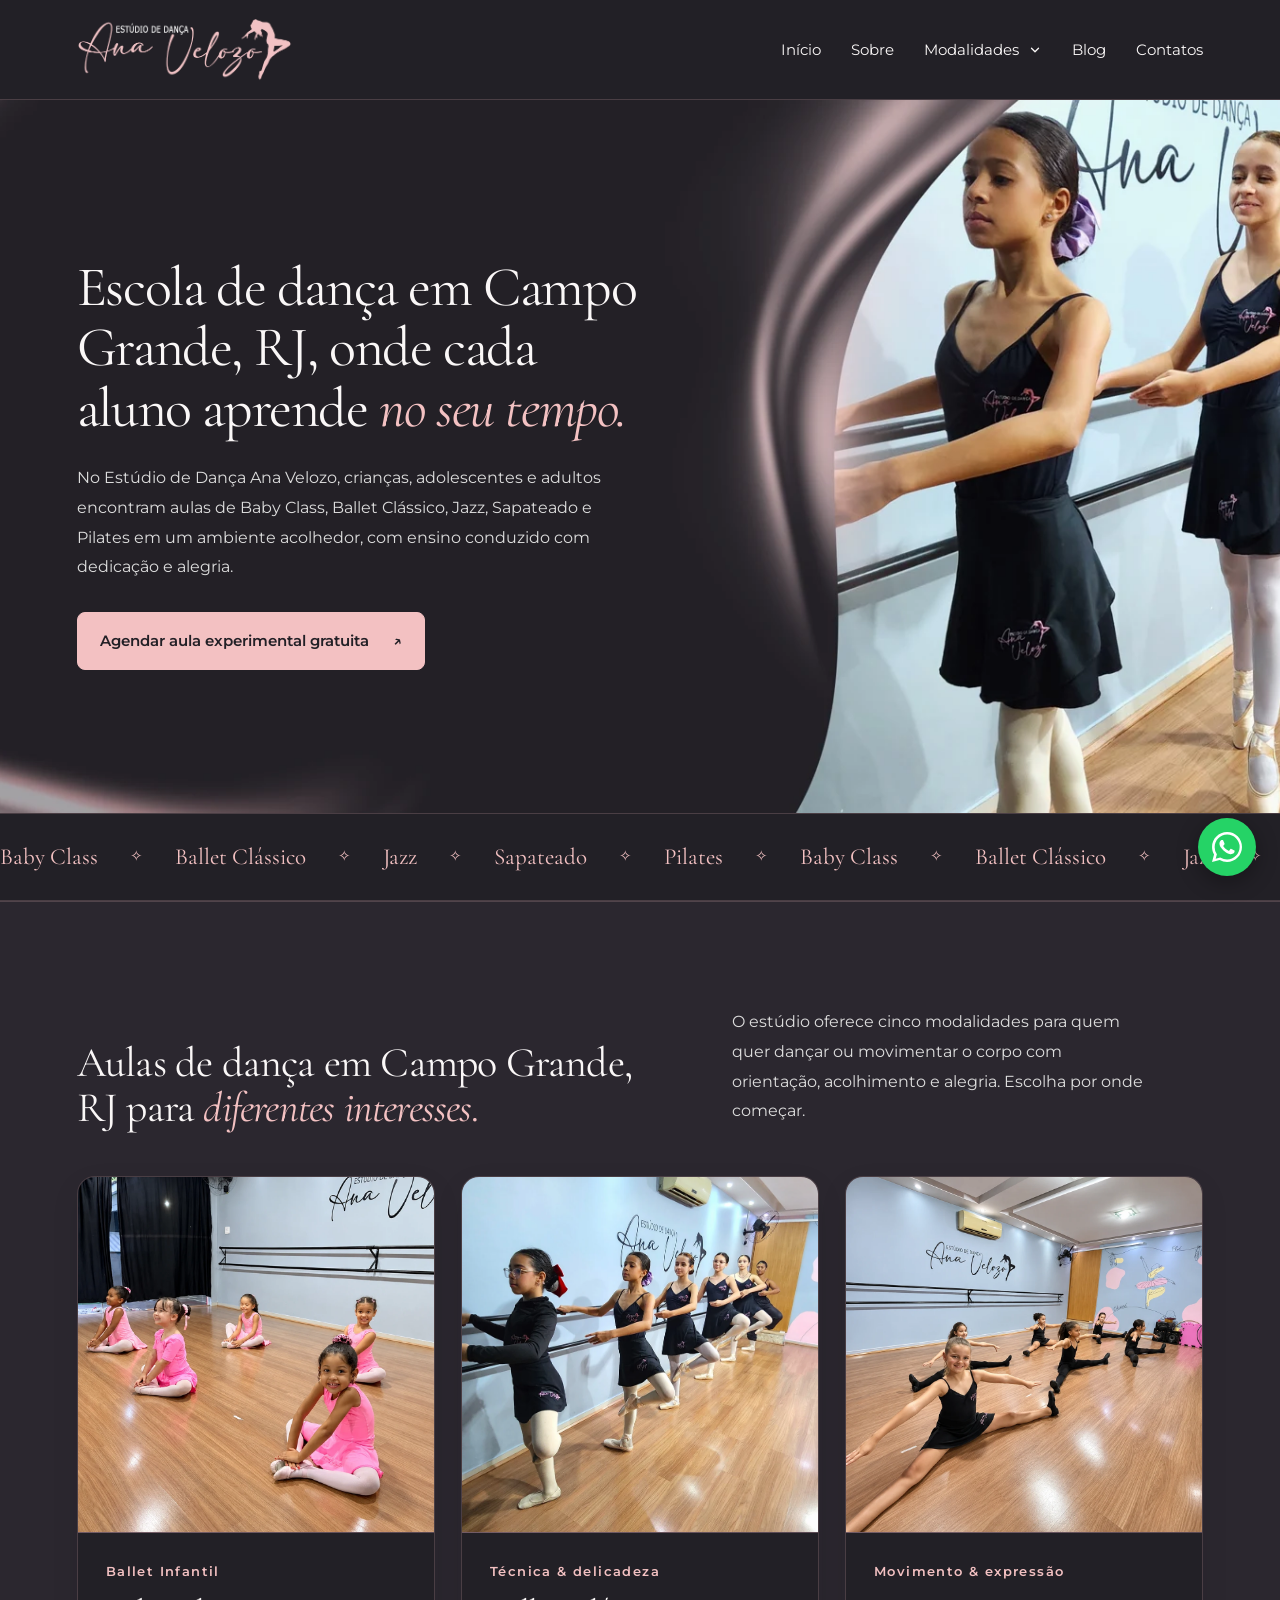
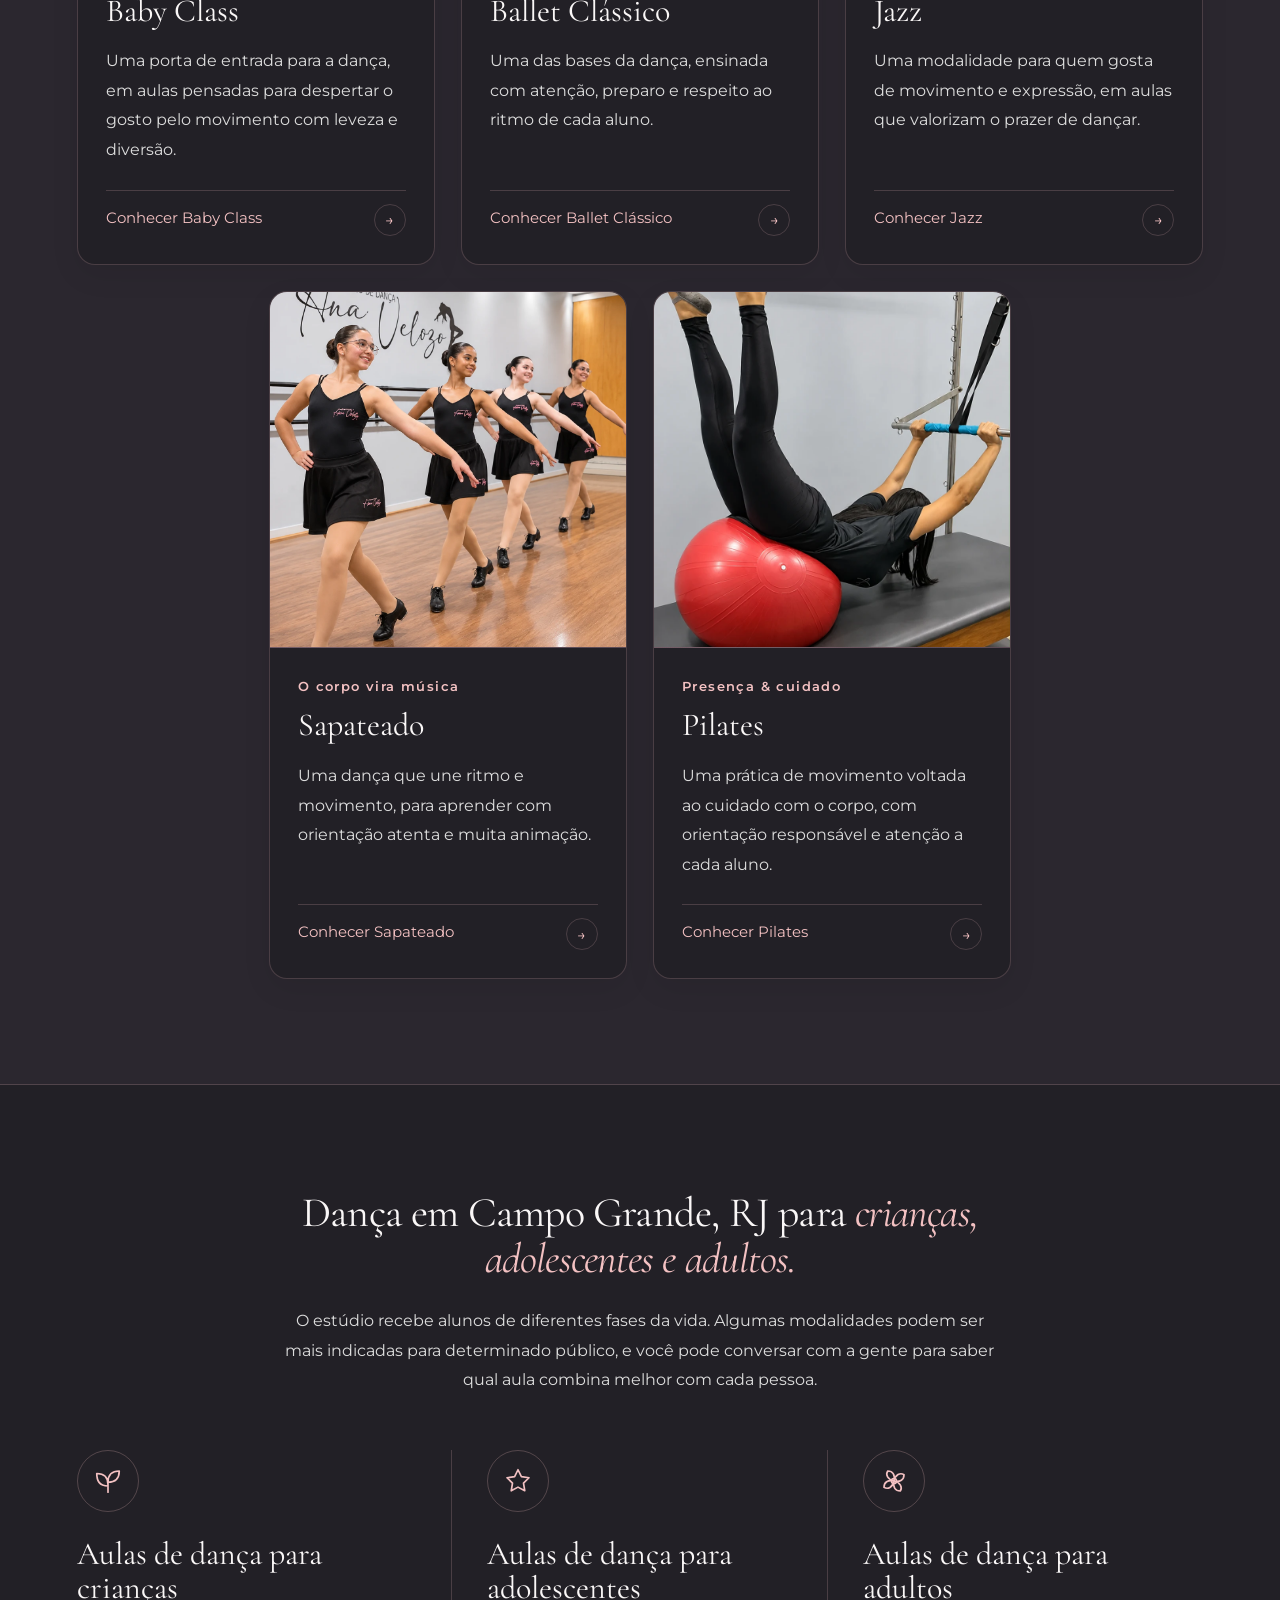
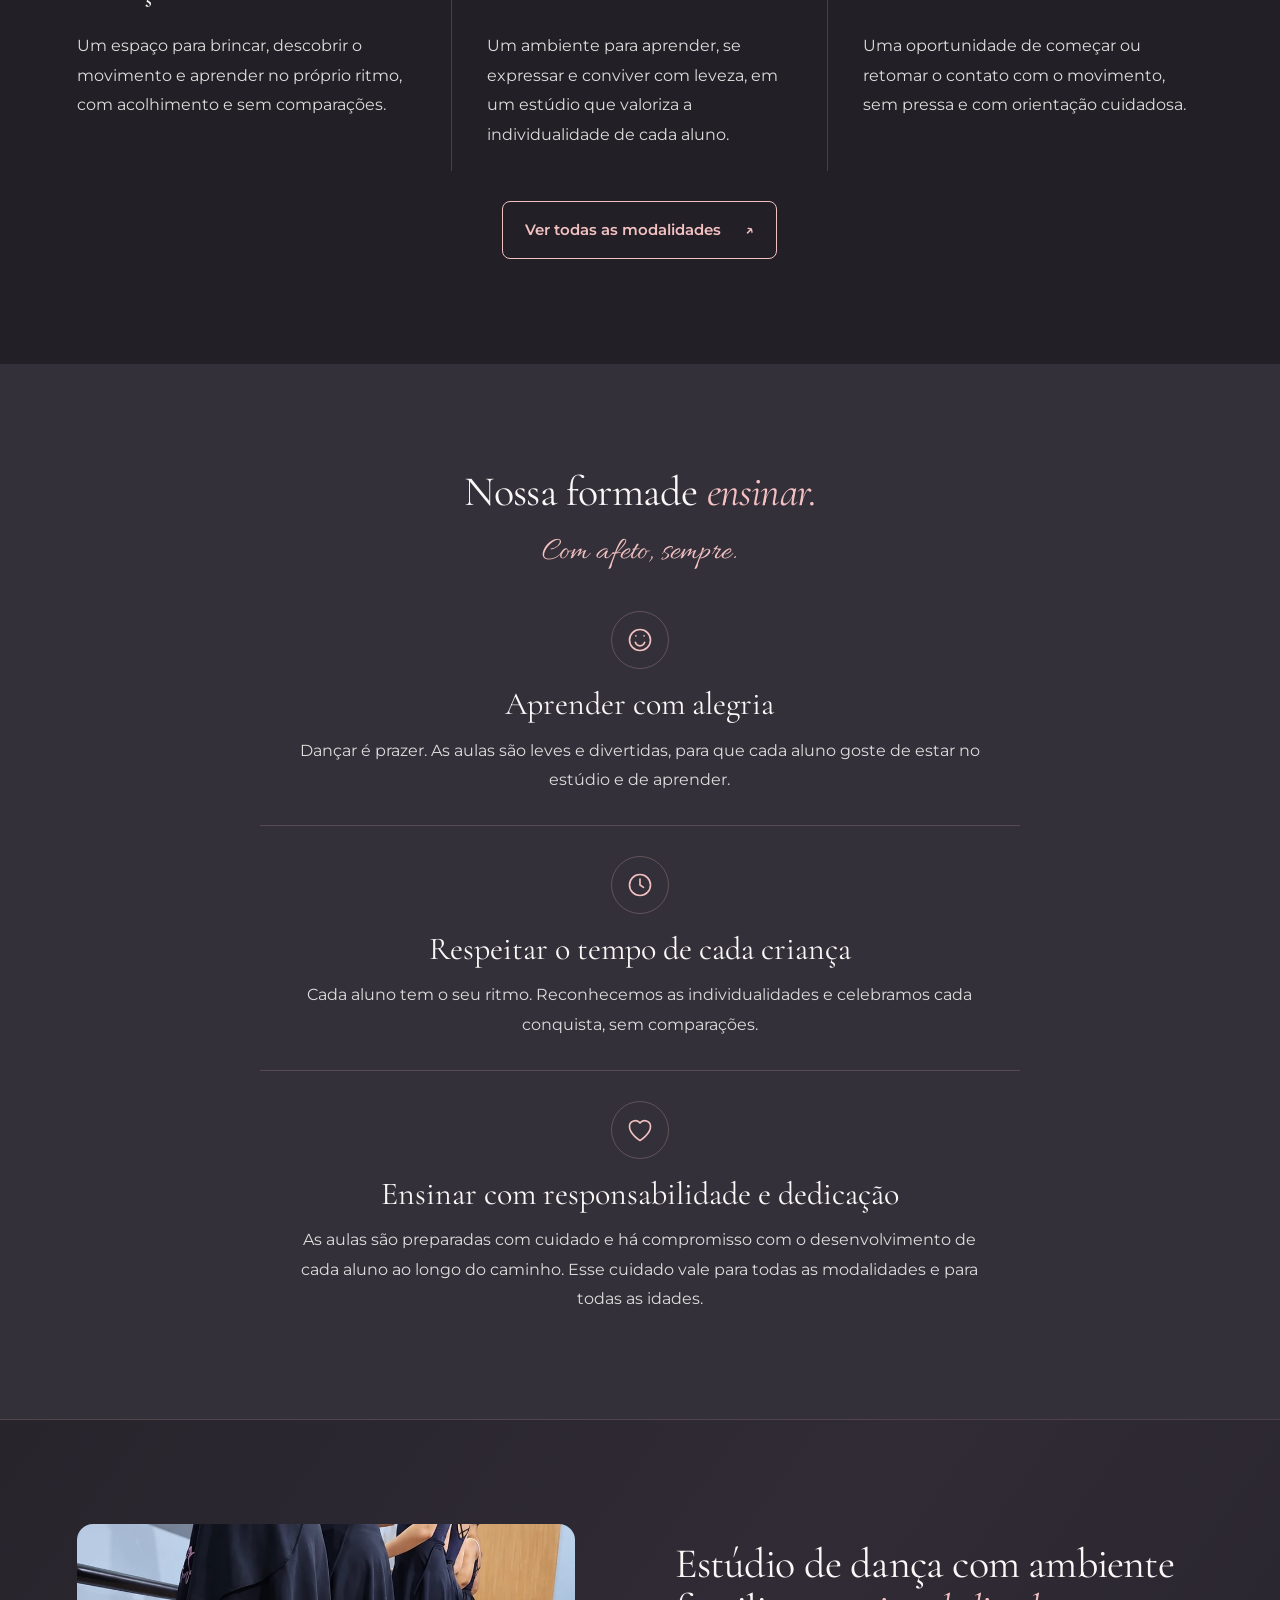
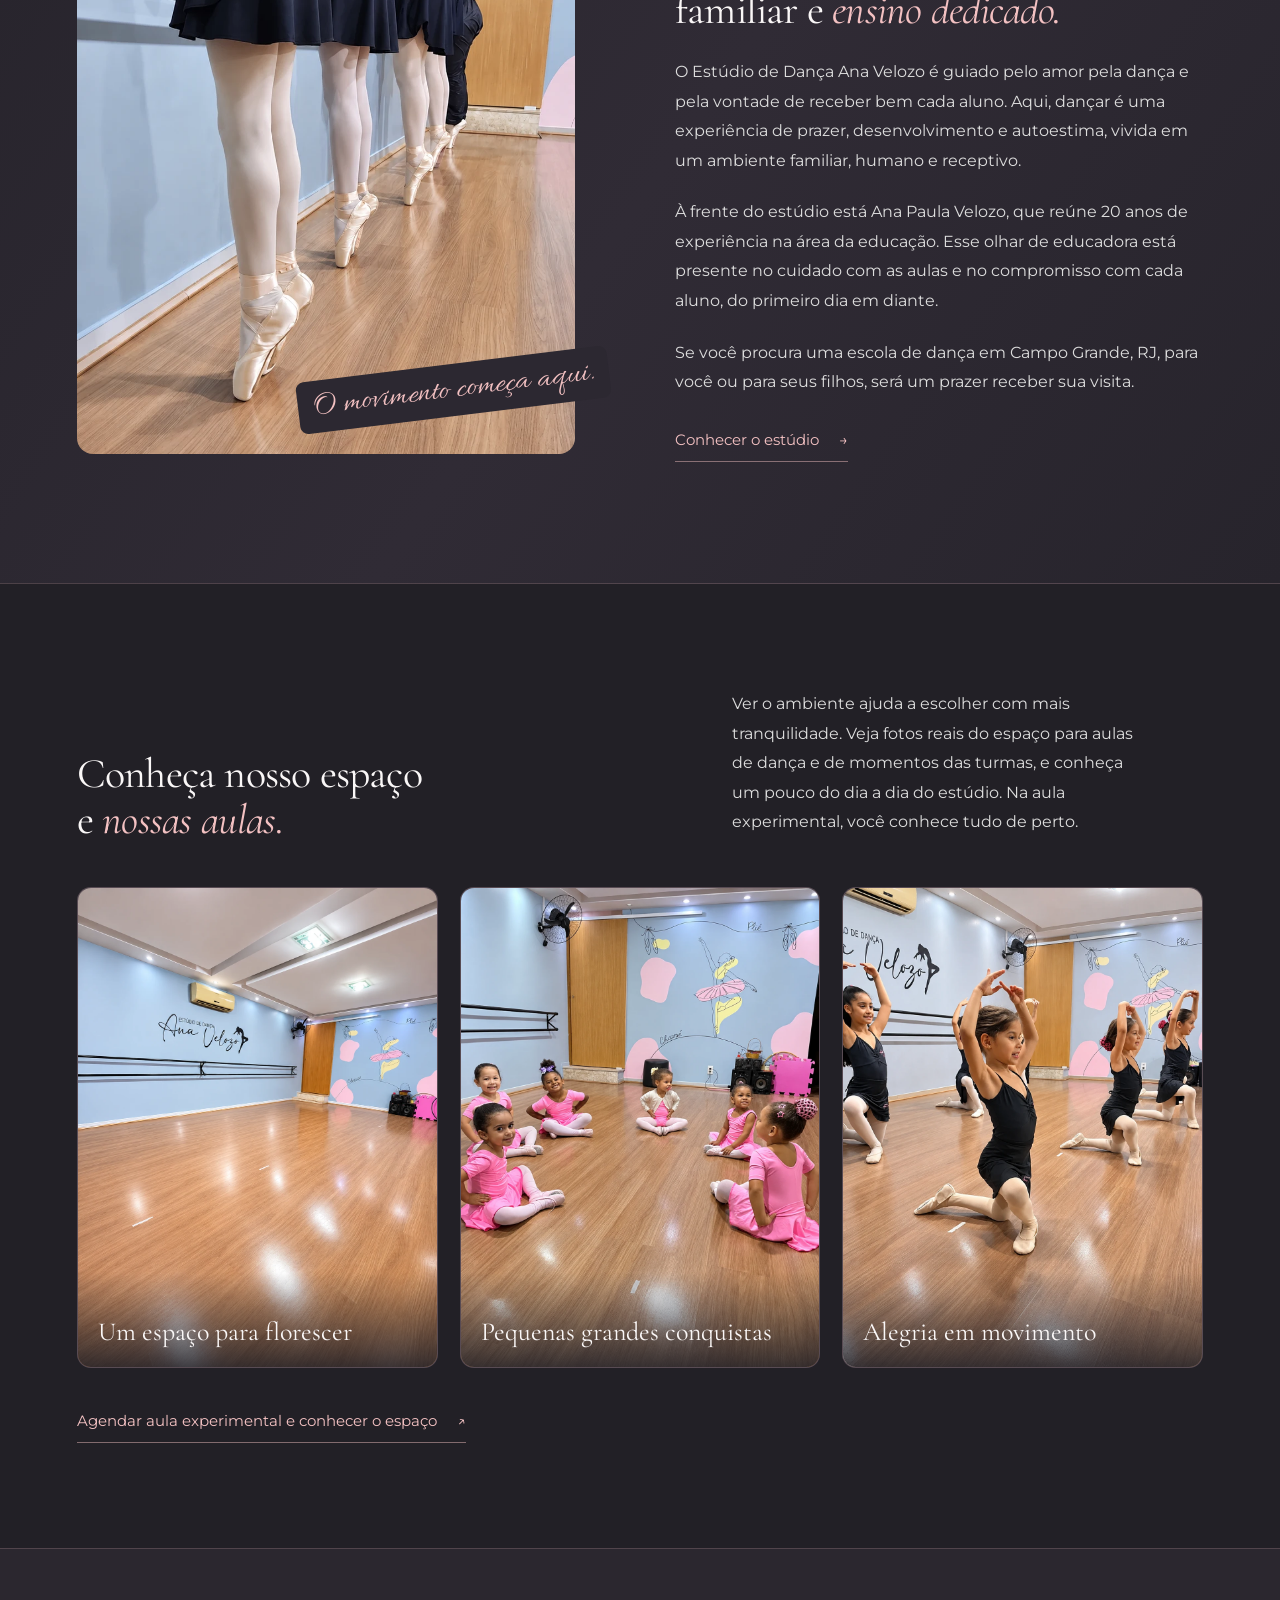
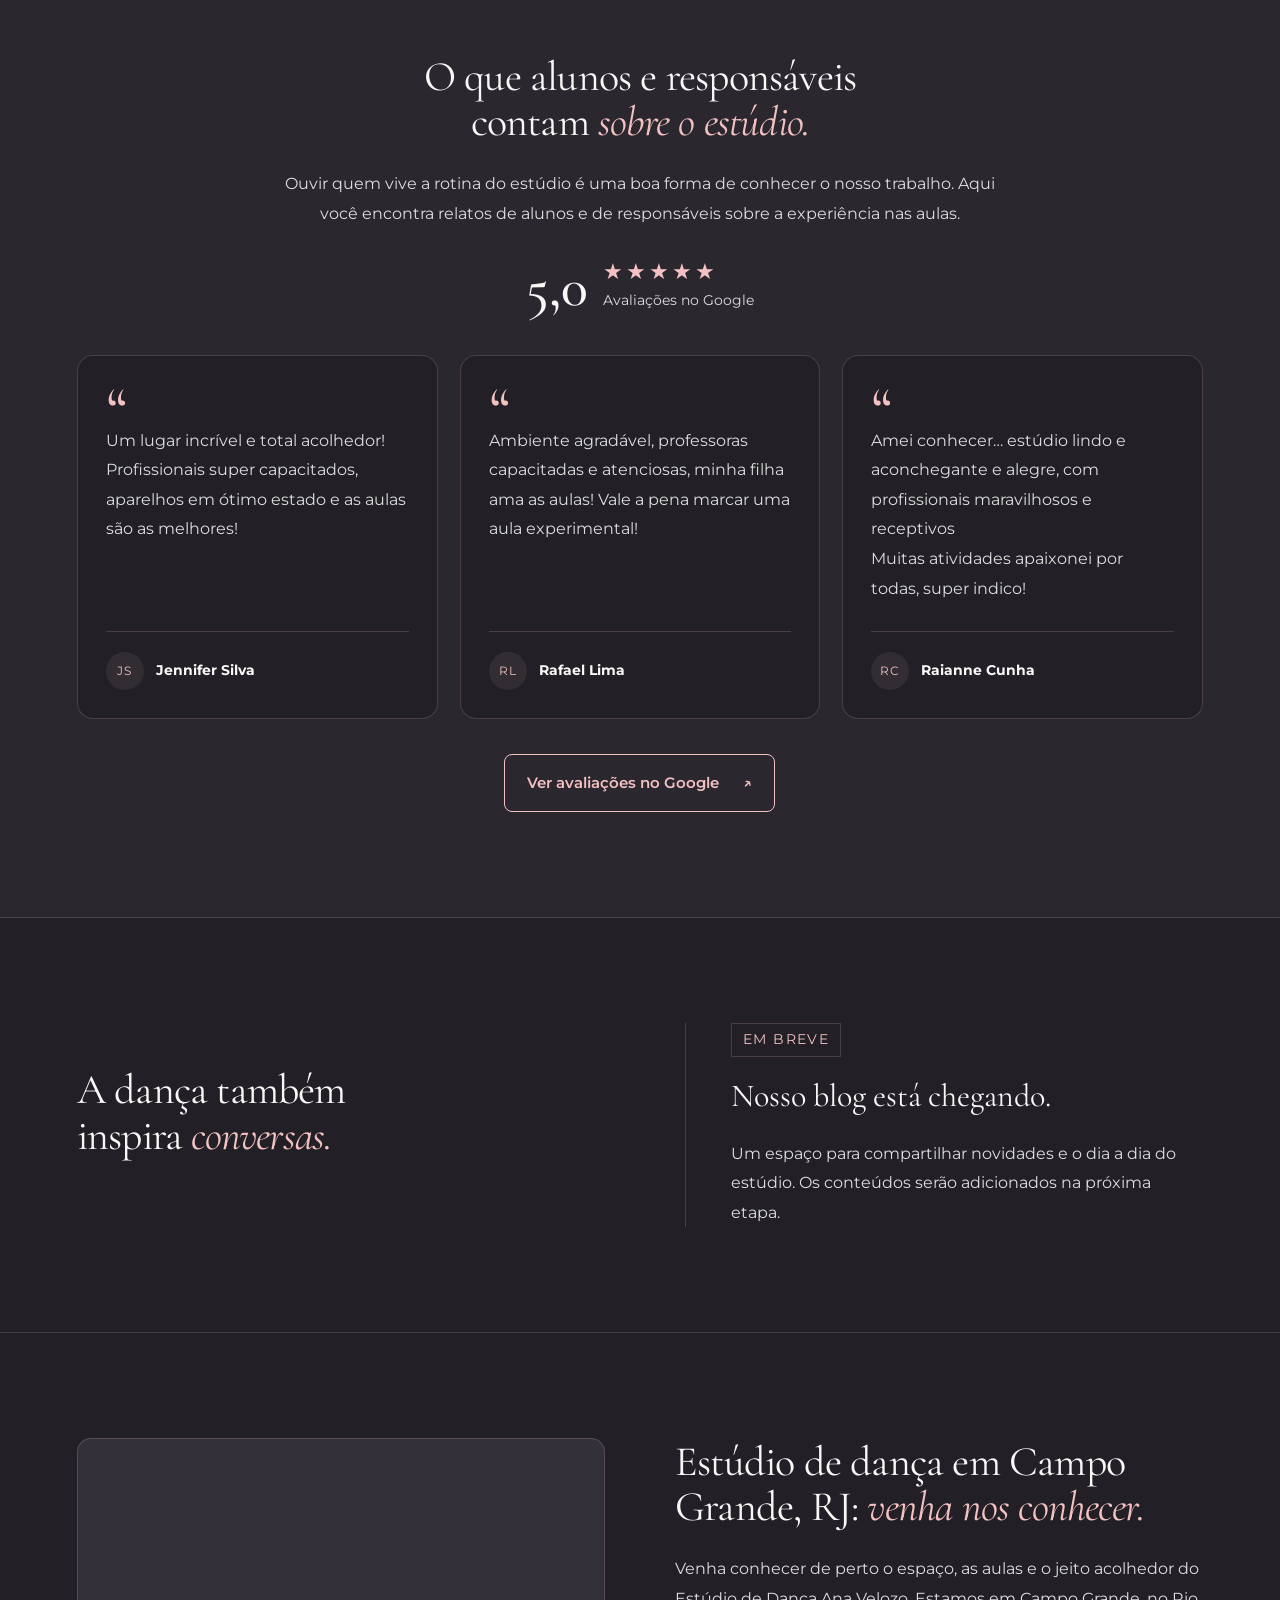
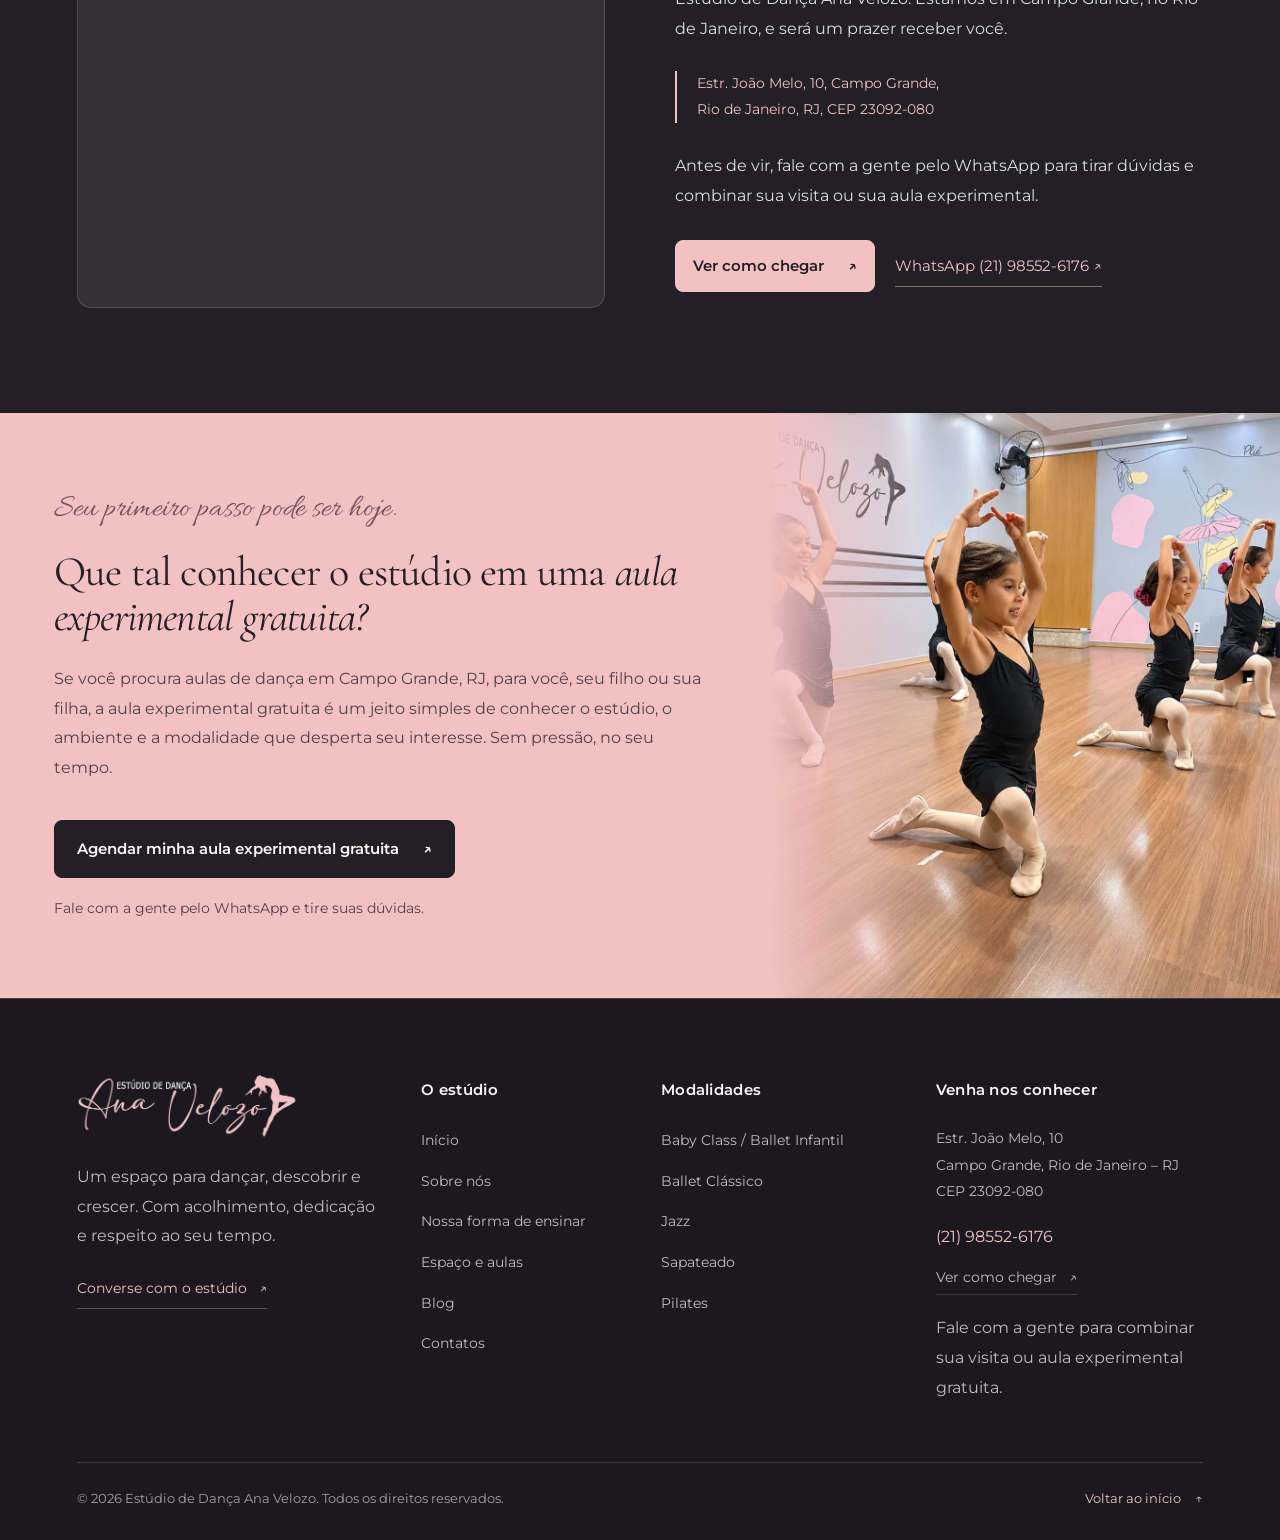
==== index.html @ 4629cf90 "Adiciona site institucional do estúdio" ====
<!doctype html>
<html lang="pt-BR"><head><meta charset="UTF-8"><meta name="viewport" content="width=device-width,initial-scale=1"><meta name="description" content="Estúdio de Dança Ana Velozo em Campo Grande, RJ. Baby Class, Ballet Clássico, Jazz, Sapateado e Pilates. Agende uma aula experimental gratuita."><meta name="theme-color" content="#222026"><title>Estúdio de Dança Ana Velozo | Campo Grande, RJ</title><link rel="preconnect" href="https://fonts.googleapis.com"><link rel="preconnect" href="https://fonts.gstatic.com" crossorigin><link href="https://fonts.googleapis.com/css2?family=Allura&family=Cormorant+Garamond:ital,wght@0,400;0,500;0,600;1,400;1,500&family=Montserrat:wght@400;500;600;700&display=swap" rel="stylesheet"><link rel="stylesheet" href="style.css?v=7f496ccede22"><script src="script.js?v=2ba8a708bf9e" defer></script></head>
<body><a class="skip" href="#conteudo">Pular para o conteúdo</a><header><div class="container header-inner"><a class="brand" href="#inicio" aria-label="Ana Velozo — início"><img src="assets/logo.webp" alt="Estúdio de Dança Ana Velozo" width="920" height="270"></a><button class="menu-toggle" aria-label="Abrir menu" aria-expanded="false" aria-controls="menu">☰</button><nav id="menu" aria-label="Menu principal"><a href="#inicio">Início</a><a href="#sobre">Sobre</a><div class="dropdown"><button class="dropdown-toggle" aria-expanded="false" aria-controls="submenu">Modalidades <span class="menu-chevron" aria-hidden="true"><svg viewBox="0 0 16 16" fill="none" stroke="currentColor" stroke-width="1.5" stroke-linecap="round" stroke-linejoin="round" focusable="false"><path d="m4 6 4 4 4-4"/></svg></span></button><div class="submenu" id="submenu"><a href="#ballet-classico">Ballet</a><a href="#baby-class">Ballet Infantil</a><a href="#jazz">Jazz</a><a href="#sapateado">Sapateado</a><a href="#pilates">Pilates</a></div></div><a href="#blog">Blog</a><a href="#contatos">Contatos</a></nav></div></header>
<main id="conteudo"><section class="hero" id="inicio"><div class="hero-visual"><picture><source media="(max-width: 820px)" srcset="assets/banner-mobile.webp?v=1383b6affd1f"><img src="assets/banner-desktop.webp?v=2" alt="Alunas do Estúdio de Dança Ana Velozo em aula de ballet" width="3200" height="1340" fetchpriority="high"></picture></div><div class="container hero-inner"><div class="hero-copy"><h1>Escola de dança em Campo Grande, RJ, onde cada aluno aprende <em>no seu tempo.</em></h1><p>No Estúdio de Dança Ana Velozo, crianças, adolescentes e adultos encontram aulas de Baby Class, Ballet Clássico, Jazz, Sapateado e Pilates em um ambiente acolhedor, com ensino conduzido com dedicação e alegria.</p><div class="actions"><a class="button" href="https://wa.me/5521985526176?text=Ol%C3%A1%21%20Quero%20agendar%20uma%20aula%20experimental%20gratuita." target="_blank" rel="noopener">Agendar aula experimental gratuita <span aria-hidden="true">↗</span></a></div></div></div></section>
<div class="ribbon" role="region" aria-label="Modalidades: Baby Class, Ballet Clássico, Jazz, Sapateado e Pilates"><div class="ribbon-track" aria-hidden="true"><div class="ribbon-group"><span>Baby Class</span><i aria-hidden="true">✧</i><span>Ballet Clássico</span><i aria-hidden="true">✧</i><span>Jazz</span><i aria-hidden="true">✧</i><span>Sapateado</span><i aria-hidden="true">✧</i><span>Pilates</span><i aria-hidden="true">✧</i></div><div class="ribbon-group"><span>Baby Class</span><i aria-hidden="true">✧</i><span>Ballet Clássico</span><i aria-hidden="true">✧</i><span>Jazz</span><i aria-hidden="true">✧</i><span>Sapateado</span><i aria-hidden="true">✧</i><span>Pilates</span><i aria-hidden="true">✧</i></div><div class="ribbon-group"><span>Baby Class</span><i aria-hidden="true">✧</i><span>Ballet Clássico</span><i aria-hidden="true">✧</i><span>Jazz</span><i aria-hidden="true">✧</i><span>Sapateado</span><i aria-hidden="true">✧</i><span>Pilates</span><i aria-hidden="true">✧</i></div><div class="ribbon-group"><span>Baby Class</span><i aria-hidden="true">✧</i><span>Ballet Clássico</span><i aria-hidden="true">✧</i><span>Jazz</span><i aria-hidden="true">✧</i><span>Sapateado</span><i aria-hidden="true">✧</i><span>Pilates</span><i aria-hidden="true">✧</i></div></div></div>

<section class="section courses-section" id="modalidades"><div class="container"><div class="section-heading"><div><h2>Aulas de dança em Campo Grande, RJ para <em>diferentes interesses.</em></h2></div><p>O estúdio oferece cinco modalidades para quem quer dançar ou movimentar o corpo com orientação, acolhimento e alegria. Escolha por onde começar.</p></div><div class="courses"><article class="course" id="baby-class"><div class="course-media has-photo"><img src="assets/modalidade-baby-class.webp" alt="Crianças em aula de Baby Class no Estúdio Ana Velozo" loading="lazy" width="1086" height="1448"></div><div class="course-body"><p class="eyebrow">Ballet Infantil</p><h3>Baby Class</h3><p>Uma porta de entrada para a dança, em aulas pensadas para despertar o gosto pelo movimento com leveza e diversão.</p><button class="text-link modality-link" data-modality="Baby Class" aria-label="Conhecer a Baby Class">Conhecer Baby Class <span aria-hidden="true">→</span></button></div></article><article class="course" id="ballet-classico"><div class="course-media has-photo"><img src="assets/modalidade-ballet-classico.webp" alt="Alunas em aula de Ballet Clássico no Estúdio Ana Velozo" loading="lazy" width="2252" height="4000"></div><div class="course-body"><p class="eyebrow">Técnica & delicadeza</p><h3>Ballet Clássico</h3><p>Uma das bases da dança, ensinada com atenção, preparo e respeito ao ritmo de cada aluno.</p><button class="text-link modality-link" data-modality="Ballet Clássico" aria-label="Conhecer o Ballet Clássico">Conhecer Ballet Clássico <span aria-hidden="true">→</span></button></div></article><article class="course" id="jazz"><div class="course-media has-photo"><img src="assets/modalidade-jazz.webp" alt="Turma de Jazz em aula no Estúdio Ana Velozo" loading="lazy" width="1086" height="1448"></div><div class="course-body"><p class="eyebrow">Movimento & expressão</p><h3>Jazz</h3><p>Uma modalidade para quem gosta de movimento e expressão, em aulas que valorizam o prazer de dançar.</p><button class="text-link modality-link" data-modality="Jazz" aria-label="Conhecer o Jazz">Conhecer Jazz <span aria-hidden="true">→</span></button></div></article><article class="course" id="sapateado"><div class="course-media has-photo"><img src="assets/modalidade-sapateado.webp" alt="Alunas praticando Sapateado no Estúdio Ana Velozo" loading="lazy" width="1086" height="1448"></div><div class="course-body"><p class="eyebrow">O corpo vira música</p><h3>Sapateado</h3><p>Uma dança que une ritmo e movimento, para aprender com orientação atenta e muita animação.</p><button class="text-link modality-link" data-modality="Sapateado" aria-label="Conhecer o Sapateado">Conhecer Sapateado <span aria-hidden="true">→</span></button></div></article><article class="course" id="pilates"><div class="course-media has-photo"><img src="assets/modalidade-pilates.webp" alt="Exercício de Pilates com aparelhos no Estúdio Ana Velozo" loading="lazy" width="941" height="1672"></div><div class="course-body"><p class="eyebrow">Presença & cuidado</p><h3>Pilates</h3><p>Uma prática de movimento voltada ao cuidado com o corpo, com orientação responsável e atenção a cada aluno.</p><button class="text-link modality-link" data-modality="Pilates" aria-label="Conhecer o Pilates">Conhecer Pilates <span aria-hidden="true">→</span></button></div></article></div></div></section>
<section class="section container ages"><div class="center-heading"><h2>Dança em Campo Grande, RJ para <em>crianças, adolescentes e adultos.</em></h2><p>O estúdio recebe alunos de diferentes fases da vida. Algumas modalidades podem ser mais indicadas para determinado público, e você pode conversar com a gente para saber qual aula combina melhor com cada pessoa.</p></div><div class="age-grid"><article><span class="age-icon" aria-hidden="true"><svg viewBox="0 0 24 24" fill="none" stroke="currentColor" stroke-width="1.35" stroke-linecap="round" stroke-linejoin="round" focusable="false"><path d="M12 21v-8M12 16C5 16 3 12 3 6c6 0 9 3 9 9M12 13c0-6 3-9 9-9 0 6-3 9-9 9"/></svg></span><h3>Aulas de dança para crianças</h3><p>Um espaço para brincar, descobrir o movimento e aprender no próprio ritmo, com acolhimento e sem comparações.</p></article><article><span class="age-icon" aria-hidden="true"><svg viewBox="0 0 24 24" fill="none" stroke="currentColor" stroke-width="1.35" stroke-linecap="round" stroke-linejoin="round" focusable="false"><path d="m12 3 2.7 5.5 6.1.9-4.4 4.3 1 6.1-5.4-2.9-5.4 2.9 1-6.1-4.4-4.3 6.1-.9L12 3Z"/></svg></span><h3>Aulas de dança para adolescentes</h3><p>Um ambiente para aprender, se expressar e conviver com leveza, em um estúdio que valoriza a individualidade de cada aluno.</p></article><article><span class="age-icon" aria-hidden="true"><svg viewBox="0 0 24 24" fill="none" stroke="currentColor" stroke-width="1.35" stroke-linecap="round" stroke-linejoin="round" focusable="false"><path d="M12 12C7 11 5 7 7 4c4 0 6 3 5 8ZM12 12c1-5 5-7 8-5 0 4-3 6-8 5ZM12 12c5 1 7 5 5 8-4 0-6-3-5-8ZM12 12c-1 5-5 7-8 5 0-4 3-6 8-5Z"/><circle cx="12" cy="12" r="2"/></svg></span><h3>Aulas de dança para adultos</h3><p>Uma oportunidade de começar ou retomar o contato com o movimento, sem pressa e com orientação cuidadosa.</p></article></div><a class="button outline" href="#modalidades">Ver todas as modalidades <span aria-hidden="true">↗</span></a></section>

<section class="section teaching" id="ensino"><div class="container teaching-grid"><div><h2>Nossa forma<br>de <em>ensinar.</em></h2><span class="handwritten">Com afeto, sempre.</span></div><div class="principles"><article><span class="principle-icon" aria-hidden="true"><svg viewBox="0 0 24 24" fill="none" stroke="currentColor" stroke-width="1.4" stroke-linecap="round" stroke-linejoin="round" focusable="false"><circle cx="12" cy="12" r="9"/><path d="M8 14s1 3 4 3 4-3 4-3M8.5 8.5h.01M15.5 8.5h.01"/></svg></span><div><h3>Aprender com alegria</h3><p>Dançar é prazer. As aulas são leves e divertidas, para que cada aluno goste de estar no estúdio e de aprender.</p></div></article><article><span class="principle-icon" aria-hidden="true"><svg viewBox="0 0 24 24" fill="none" stroke="currentColor" stroke-width="1.4" stroke-linecap="round" stroke-linejoin="round" focusable="false"><circle cx="12" cy="12" r="9"/><path d="M12 7v5l3 2"/></svg></span><div><h3>Respeitar o tempo de cada criança</h3><p>Cada aluno tem o seu ritmo. Reconhecemos as individualidades e celebramos cada conquista, sem comparações.</p></div></article><article><span class="principle-icon" aria-hidden="true"><svg viewBox="0 0 24 24" fill="none" stroke="currentColor" stroke-width="1.4" stroke-linecap="round" stroke-linejoin="round" focusable="false"><path d="M12 21s-9-5.5-9-12a5 5 0 0 1 9-3 5 5 0 0 1 9 3c0 6.5-9 12-9 12Z"/></svg></span><div><h3>Ensinar com responsabilidade e dedicação</h3><p>As aulas são preparadas com cuidado e há compromisso com o desenvolvimento de cada aluno ao longo do caminho. Esse cuidado vale para todas as modalidades e para todas as idades.</p></div></article></div></div></section>
<section class="section container about" id="sobre"><figure class="about-photo"><img src="assets/sobre-estudio.webp" alt="Estúdio de Dança Ana Velozo" width="941" height="1672" loading="lazy"><span class="handwritten">O movimento começa aqui.</span></figure><div><h2>Estúdio de dança com ambiente familiar e <em>ensino dedicado.</em></h2><p>O Estúdio de Dança Ana Velozo é guiado pelo amor pela dança e pela vontade de receber bem cada aluno. Aqui, dançar é uma experiência de prazer, desenvolvimento e autoestima, vivida em um ambiente familiar, humano e receptivo.</p><p>À frente do estúdio está Ana Paula Velozo, que reúne 20 anos de experiência na área da educação. Esse olhar de educadora está presente no cuidado com as aulas e no compromisso com cada aluno, do primeiro dia em diante.</p><p>Se você procura uma escola de dança em Campo Grande, RJ, para você ou para seus filhos, será um prazer receber sua visita.</p><a class="text-link" href="#ensino">Conhecer o estúdio <span aria-hidden="true">→</span></a></div></section>
<section class="section container space" id="espaco"><div class="section-heading"><div><h2>Conheça nosso espaço<br>e <em>nossas aulas.</em></h2></div><p>Ver o ambiente ajuda a escolher com mais tranquilidade. Veja fotos reais do espaço para aulas de dança e de momentos das turmas, e conheça um pouco do dia a dia do estúdio. Na aula experimental, você conhece tudo de perto.</p></div><div class="gallery" aria-label="Fotos do espaço e das aulas do Estúdio Ana Velozo"><figure class="gallery-photo"><img src="assets/galeria-espaco.webp" alt="Sala do Estúdio de Dança Ana Velozo" width="1087" height="1447" loading="lazy"><figcaption>Um espaço para florescer</figcaption></figure><figure class="gallery-photo"><img src="assets/galeria-aula-1.webp" alt="Crianças em aula de Baby Class no Estúdio Ana Velozo" width="1086" height="1448" loading="lazy"><figcaption>Pequenas grandes conquistas</figcaption></figure><figure class="gallery-photo"><img src="assets/galeria-aula-2.webp" alt="Alunas em aula de ballet no Estúdio Ana Velozo" width="1086" height="1448" loading="lazy"><figcaption>Alegria em movimento</figcaption></figure></div><a class="text-link" href="https://wa.me/5521985526176?text=Ol%C3%A1%21%20Quero%20agendar%20uma%20aula%20experimental%20gratuita." target="_blank" rel="noopener">Agendar aula experimental e conhecer o espaço <span aria-hidden="true">↗</span></a></section>
<section class="section testimonials"><div class="container center-heading"><h2>O que alunos e responsáveis<br>contam <em>sobre o estúdio.</em></h2><p>Ouvir quem vive a rotina do estúdio é uma boa forma de conhecer o nosso trabalho. Aqui você encontra relatos de alunos e de responsáveis sobre a experiência nas aulas.</p><div class="review-rating" aria-label="Nota 5 de 5 nas avaliações do Google"><strong>5,0</strong><span><span class="review-stars" aria-hidden="true">★★★★★</span><small>Avaliações no Google</small></span></div><div class="reviews-grid"><figure class="review-card"><span class="review-quote" aria-hidden="true">“</span><blockquote><p>Um lugar incrível e total acolhedor! Profissionais super capacitados, aparelhos em ótimo estado e as aulas são as melhores!</p></blockquote><figcaption><span class="review-avatar" aria-hidden="true">JS</span><strong>Jennifer Silva</strong></figcaption></figure><figure class="review-card"><span class="review-quote" aria-hidden="true">“</span><blockquote><p>Ambiente agradável, professoras capacitadas e atenciosas, minha filha ama as aulas! Vale a pena marcar uma aula experimental!</p></blockquote><figcaption><span class="review-avatar" aria-hidden="true">RL</span><strong>Rafael Lima</strong></figcaption></figure><figure class="review-card"><span class="review-quote" aria-hidden="true">“</span><blockquote><p>Amei conhecer… estúdio lindo e aconchegante e alegre, com profissionais maravilhosos e receptivos<br>Muitas atividades apaixonei por todas, super indico!</p></blockquote><figcaption><span class="review-avatar" aria-hidden="true">RC</span><strong>Raianne Cunha</strong></figcaption></figure></div><a class="button outline google-reviews-link" href="https://share.google/hdT7XfViESbwsaAQs" target="_blank" rel="noopener">Ver avaliações no Google <span aria-hidden="true">↗</span></a></div></section>
<section class="section container blog" id="blog"><div><h2>A dança também<br>inspira <em>conversas.</em></h2></div><div class="blog-status"><span class="tag">EM BREVE</span><h3>Nosso blog está chegando.</h3><p>Um espaço para compartilhar novidades e o dia a dia do estúdio. Os conteúdos serão adicionados na próxima etapa.</p></div></section>
<section class="section location" id="contatos"><div class="container location-grid"><div class="location-map"><iframe title="Localização do Estúdio de Dança Ana Velozo no Google Maps" src="https://www.google.com/maps/embed?pb=!1m18!1m12!1m3!1d3676.0703983615476!2d-43.5495029!3d-22.8738577!2m3!1f0!2f0!3f0!3m2!1i1024!2i768!4f13.1!3m3!1m2!1s0x9be12bf1a7f3cd%3A0x7181696cbaff1a4d!2sEst%C3%BAdio%20de%20Dan%C3%A7a%20Ana%20Velozo%20-%20Dan%C3%A7a%20e%20Pilates!5e0!3m2!1spt-BR!2sbr!4v1794537131840!5m2!1spt-BR!2sbr" width="400" height="300" style="border:0;" allowfullscreen loading="lazy" referrerpolicy="strict-origin-when-cross-origin"></iframe></div><div><h2>Estúdio de dança em Campo Grande, RJ: <em>venha nos conhecer.</em></h2><p>Venha conhecer de perto o espaço, as aulas e o jeito acolhedor do Estúdio de Dança Ana Velozo. Estamos em Campo Grande, no Rio de Janeiro, e será um prazer receber você.</p><address>Estr. João Melo, 10, Campo Grande,<br>Rio de Janeiro, RJ, CEP 23092-080</address><p>Antes de vir, fale com a gente pelo WhatsApp para tirar dúvidas e combinar sua visita ou sua aula experimental.</p><div class="actions"><a class="button" href="https://www.google.com/maps/search/?api=1&query=Estrada+Joao+Melo+10+Campo+Grande+Rio+de+Janeiro" target="_blank" rel="noopener">Ver como chegar <span aria-hidden="true">↗</span></a><a class="text-link" href="https://wa.me/5521985526176?text=Ol%C3%A1%21%20Quero%20agendar%20uma%20aula%20experimental%20gratuita." target="_blank" rel="noopener">WhatsApp (21) 98552-6176 ↗</a></div></div></div></section>
<section class="final-cta"><div class="container center-heading"><span class="handwritten">Seu primeiro passo pode ser hoje.</span><h2>Que tal conhecer o estúdio em uma <em>aula experimental gratuita?</em></h2><p>Se você procura aulas de dança em Campo Grande, RJ, para você, seu filho ou sua filha, a aula experimental gratuita é um jeito simples de conhecer o estúdio, o ambiente e a modalidade que desperta seu interesse. Sem pressão, no seu tempo.</p><a class="button dark" href="https://wa.me/5521985526176?text=Ol%C3%A1%21%20Quero%20agendar%20uma%20aula%20experimental%20gratuita." target="_blank" rel="noopener">Agendar minha aula experimental gratuita <span aria-hidden="true">↗</span></a><p class="micro">Fale com a gente pelo WhatsApp e tire suas dúvidas.</p></div></section></main>
<footer class="institutional-footer"><div class="container footer-grid"><div class="footer-identity"><a class="brand" href="#inicio" aria-label="Estúdio Ana Velozo — início"><img src="assets/logo.webp" alt="Estúdio de Dança Ana Velozo" width="920" height="270" loading="lazy"></a><p>Um espaço para dançar, descobrir e crescer. Com acolhimento, dedicação e respeito ao seu tempo.</p><a class="footer-contact-link" href="https://wa.me/5521985526176" target="_blank" rel="noopener">Converse com o estúdio <span aria-hidden="true">↗</span></a></div><div class="footer-column"><h3>O estúdio</h3><ul><li><a href="#inicio">Início</a></li><li><a href="#sobre">Sobre nós</a></li><li><a href="#ensino">Nossa forma de ensinar</a></li><li><a href="#espaco">Espaço e aulas</a></li><li><a href="#blog">Blog</a></li><li><a href="#contatos">Contatos</a></li></ul></div><div class="footer-column"><h3>Modalidades</h3><ul><li><a href="#baby-class">Baby Class / Ballet Infantil</a></li><li><a href="#ballet-classico">Ballet Clássico</a></li><li><a href="#jazz">Jazz</a></li><li><a href="#sapateado">Sapateado</a></li><li><a href="#pilates">Pilates</a></li></ul></div><div class="footer-column footer-location"><h3>Venha nos conhecer</h3><address>Estr. João Melo, 10<br>Campo Grande, Rio de Janeiro – RJ<br>CEP 23092-080</address><a href="https://wa.me/5521985526176" target="_blank" rel="noopener" class="footer-phone">(21) 98552-6176</a><a href="https://www.google.com/maps/search/?api=1&amp;query=Estrada+Joao+Melo+10+Campo+Grande+Rio+de+Janeiro" target="_blank" rel="noopener" class="footer-directions">Ver como chegar <span aria-hidden="true">↗</span></a><p>Fale com a gente para combinar sua visita ou aula experimental gratuita.</p></div></div><div class="container footer-bottom"><small>© <span id="year">2026</span> Estúdio de Dança Ana Velozo. Todos os direitos reservados.</small><a href="#inicio" class="footer-back">Voltar ao início <span aria-hidden="true">↑</span></a></div></footer>
<dialog id="modality-dialog" aria-labelledby="dialog-title"><button class="dialog-close" aria-label="Fechar detalhes">×</button><p class="eyebrow">ENCONTRE O SEU MOVIMENTO</p><h2 id="dialog-title"></h2><p id="dialog-description"></p><p>Converse com a gente para conhecer as turmas, os horários e a aula mais indicada para você ou seu filho.</p><a class="button" id="dialog-whatsapp" href="https://wa.me/5521985526176?text=Ol%C3%A1%21%20Quero%20agendar%20uma%20aula%20experimental%20gratuita." target="_blank" rel="noopener">Quero conhecer esta modalidade ↗</a></dialog>
<a class="whatsapp-float" href="https://wa.me/5521985526176?text=Ol%C3%A1%21%20Quero%20saber%20mais%20sobre%20as%20aulas%20do%20est%C3%BAdio." target="_blank" rel="noopener" aria-label="Falar com o Estúdio Ana Velozo pelo WhatsApp (abre em nova aba)"><svg viewBox="0 0 24 24" aria-hidden="true" focusable="false" fill="currentColor"><path d="M20.52 3.48A11.91 11.91 0 0 0 12.04 0C5.43 0 .04 5.38.04 12c0 2.12.55 4.19 1.6 6.02L0 24l6.14-1.61A12.02 12.02 0 0 0 12.04 24H12c6.62 0 12-5.38 12-12 0-3.21-1.24-6.22-3.48-8.52ZM12.04 21.98a9.98 9.98 0 0 1-5.08-1.39l-.37-.22-3.64.96.97-3.55-.24-.38a9.92 9.92 0 0 1-1.53-5.4c0-5.5 4.47-9.98 9.98-9.98 2.66 0 5.17 1.04 7.05 2.93A9.9 9.9 0 0 1 22.1 12c0 5.5-4.48 9.98-10.06 9.98Zm5.48-7.48c-.3-.15-1.77-.87-2.05-.97-.28-.1-.48-.15-.68.15-.2.3-.77.97-.95 1.17-.17.2-.35.22-.65.07-.3-.15-1.26-.46-2.4-1.48-.89-.79-1.49-1.77-1.66-2.07-.18-.3-.02-.46.13-.61.13-.13.3-.35.45-.53.15-.17.2-.3.3-.5.1-.2.05-.37-.03-.52-.07-.15-.67-1.62-.92-2.22-.24-.58-.48-.5-.67-.51h-.58c-.2 0-.52.07-.8.37-.27.3-1.04 1.02-1.04 2.49 0 1.47 1.07 2.89 1.22 3.09.15.2 2.11 3.22 5.11 4.51.71.31 1.27.49 1.7.63.71.23 1.36.2 1.87.12.57-.09 1.77-.72 2.02-1.42.25-.7.25-1.3.17-1.42-.07-.13-.27-.2-.57-.35Z"/></svg></a>
</body></html>
---- style.css ----
:root{--bg:#222026;--surface:#343039;--pink:#F3C1C2;--muted:#DDD;--white:#FAF7F7;--line:rgba(243,193,194,.19)}*{box-sizing:border-box}html{scroll-behavior:smooth;scroll-padding-top:105px}body{margin:0;background:var(--bg);color:var(--white);font:400 14px/1.85 Montserrat,Arial,sans-serif}a{color:inherit;text-decoration:none}button{font:inherit;color:inherit;cursor:pointer}img{max-width:100%;display:block}p{color:var(--muted);margin:0 0 22px}h1,h2,h3{font-family:'Cormorant Garamond',Georgia,serif;font-weight:400;line-height:1.08;margin:0 0 25px}h1{font-size:clamp(42px,4.5vw,69px);letter-spacing:-1.4px}h2{font-size:clamp(37px,3.9vw,56px);letter-spacing:-.8px}h3{font-size:31px}em{font-weight:400;color:var(--pink)}button,a{-webkit-tap-highlight-color:transparent}a:focus-visible,button:focus-visible{outline:2px solid var(--pink);outline-offset:6px}a,button{transition:background .2s,color .2s,transform .2s}.container{width:min(1200px,88%);margin-inline:auto}.section{padding-top:105px;padding-bottom:105px}.eyebrow{font-size:10px;letter-spacing:2.6px;font-weight:600;color:var(--pink);margin-bottom:22px;line-height:1.6}.little-line{display:inline-block;width:30px;height:1px;background:var(--pink);vertical-align:middle;margin-right:12px}.handwritten{font-family:Allura,cursive;color:var(--pink);font-size:40px;line-height:1.2}header{height:100px;position:relative;z-index:20;border-bottom:1px solid var(--line);background:var(--bg)}.header-inner{display:flex;align-items:center;justify-content:space-between;height:100%;gap:35px}.brand{flex-shrink:0;width:200px}.brand img{width:100%;height:auto}nav{display:flex;align-items:center;gap:28px;font-size:11px}nav a:hover,.dropdown-toggle:hover{color:var(--pink)}.nav-cta{border:1px solid var(--pink);padding:10px 16px;color:var(--pink)}.nav-cta span{margin-left:12px}.dropdown{position:relative}.dropdown-toggle{border:0;background:none;padding:14px 0;font-size:11px}.submenu{display:none;position:absolute;left:-20px;top:100%;min-width:190px;background:var(--surface);padding:10px;box-shadow:0 15px 40px #0005;border:1px solid var(--line)}.submenu a{display:block;padding:9px 12px}.dropdown.open .submenu{display:block}.menu-toggle{display:none}.hero{min-height:735px;position:relative;overflow:hidden;isolation:isolate}.hero-inner{position:relative;z-index:2;padding-top:70px;padding-bottom:100px}.hero-copy{width:57%;max-width:690px}.hero-copy>p:not(.eyebrow):not(.micro){max-width:565px;font-size:13px}.hero-visual{position:absolute;inset:0 0 0 47%;z-index:-1}.hero-visual picture,.hero-visual img{width:100%;height:100%;object-fit:cover;object-position:58% center}.hero-visual:after{content:'';position:absolute;inset:0;background:linear-gradient(90deg,var(--bg),#22202666 32%,#22202612 70%),linear-gradient(0deg,var(--bg),transparent 35%)}.image-caption{position:absolute;right:22px;bottom:60px;z-index:1;color:var(--muted);font-size:9px;letter-spacing:1px;background:#222026aa;padding:4px 9px}.hero:after{content:'';position:absolute;right:-160px;bottom:-245px;width:790px;height:450px;border:2px solid #f3c1c250;border-radius:50%;transform:rotate(-20deg);box-shadow:0 -15px 40px #f3c1c224;z-index:-1}.actions{display:flex;align-items:center;gap:25px;flex-wrap:wrap;margin:30px 0 16px}.button{display:inline-flex;justify-content:center;align-items:center;gap:24px;background:var(--pink);color:var(--bg);padding:16px 22px;font-size:11px;font-weight:600;line-height:1.6;border:1px solid var(--pink)}.button:hover{background:#ffddde;transform:translateY(-2px)}.text-link{background:none;border:0;border-bottom:1px solid #f3c1c277;padding:7px 0;color:var(--pink);font-size:11px;display:inline-flex;align-items:center;gap:20px;text-align:left}.text-link:hover{color:var(--white)}.micro{font-size:9px;max-width:420px;line-height:1.8;color:#b8b2ba}.scroll-cue{position:absolute;bottom:26px;left:6%;font-size:9px;letter-spacing:1.5px;text-transform:uppercase;color:#bbb5bf}.scroll-cue span{margin-right:15px;font-size:18px}.ribbon{padding:23px 6%;display:flex;align-items:center;justify-content:space-around;gap:22px;border-block:1px solid var(--line);font-family:'Cormorant Garamond',serif;font-size:23px;color:var(--pink)}.ribbon i{font-size:15px;font-style:normal}.about{display:grid;grid-template-columns:1fr 1.06fr;gap:100px;align-items:center}.about-photo{position:relative;margin:0 0 25px}.about-photo img{width:100%;height:530px;object-fit:cover;border-radius:200px 200px 0 0;filter:saturate(.55)}.about-photo figcaption{font-size:9px;color:#b7b0b9;margin-top:10px}.about-photo .handwritten{position:absolute;right:-35px;bottom:38px;transform:rotate(-7deg);text-shadow:0 2px 12px #000;background:var(--bg);padding:7px 15px}.about p{font-size:12px}.courses-section{background:#2b272f;border-block:1px solid var(--line)}.section-heading{display:grid;grid-template-columns:1.2fr 1fr;gap:90px;align-items:end;margin-bottom:45px}.section-heading h2{margin-bottom:0}.section-heading>p{font-size:12px;max-width:420px;margin-bottom:5px}.courses{display:grid;grid-template-columns:repeat(5,1fr);border-left:1px solid var(--line)}.course{padding:24px 22px 30px;border:1px solid var(--line);border-left:0;scroll-margin-top:125px;display:flex;flex-direction:column;transition:background .2s}.course:hover{background:var(--surface)}.course-top{display:flex;justify-content:space-between;color:var(--pink);font-size:12px;margin-bottom:42px}.course .eyebrow{font-size:8px;letter-spacing:1px;margin-bottom:12px}.course h3{font-size:30px;min-height:64px;margin-bottom:15px}.course>p:not(.eyebrow){font-size:11px;line-height:1.85}.course .text-link{margin-top:auto;font-size:9px;gap:8px;justify-content:space-between}.center-heading{text-align:center;max-width:850px;margin-inline:auto}.center-heading>p:not(.eyebrow):not(.micro){font-size:12px;max-width:720px;margin-inline:auto}.age-grid{display:grid;grid-template-columns:repeat(3,1fr);text-align:left;margin:55px 0 30px}.age-grid article{padding:0 35px;border-right:1px solid var(--line)}.age-grid article:first-child{padding-left:0}.age-grid article:last-child{border:0;padding-right:0}.age-number{font-size:9px;letter-spacing:1.7px;color:var(--pink);display:block;margin-bottom:25px}.age-grid h3{max-width:250px;font-size:32px}.age-grid p{font-size:12px}.ages{text-align:center}.outline{background:transparent;color:var(--pink)}.outline:hover{color:var(--bg)}.teaching{background:var(--surface)}.teaching-grid{display:grid;grid-template-columns:1fr 1.4fr;gap:100px}.teaching h2{font-size:68px}.teaching .handwritten{font-size:37px}.principles article{display:flex;gap:25px;border-bottom:1px solid var(--line);padding:0 0 25px;margin-bottom:25px}.principles article:last-child{border:0;margin-bottom:0;padding-bottom:0}.principles article>span{color:var(--pink);font-size:11px;padding-top:8px}.principles h3{font-size:29px;margin-bottom:12px}.principles p{font-size:12px;margin-bottom:0}.gallery{display:grid;grid-template-columns:1.3fr 1fr 1fr;gap:18px;margin-bottom:32px}.photo-placeholder{height:300px;background:linear-gradient(150deg,#3d3541,#29252e);border:1px solid var(--line);display:flex;flex-direction:column;align-items:center;justify-content:center;text-align:center;padding:22px;position:relative;overflow:hidden}.photo-placeholder:after{content:'';position:absolute;width:280px;height:450px;border:1px solid #f3c1c222;border-radius:50%;transform:rotate(40deg);pointer-events:none}.photo-placeholder>span{font-size:45px;color:var(--pink);margin-bottom:18px}.photo-placeholder h3{font-size:26px;margin-bottom:10px}.photo-placeholder p{font-size:9px;color:#b7afb9}.testimonials{background:#2b272f;border-block:1px solid var(--line)}.testimonial-placeholder{border-top:1px solid var(--line);margin:40px auto 0;padding-top:15px;max-width:650px}.quote{font:85px/1 'Cormorant Garamond',serif;color:var(--pink);display:block;height:60px}.testimonial-placeholder p{font:italic 28px 'Cormorant Garamond',serif;color:var(--white);margin-bottom:15px}.testimonial-placeholder small{font-size:10px;color:#aaa3ae}.blog{display:grid;grid-template-columns:1fr 1fr;gap:90px;align-items:center}.blog-status{border-left:1px solid var(--line);padding-left:45px}.tag{display:inline-block;border:1px solid var(--line);color:var(--pink);font-size:9px;letter-spacing:1.4px;padding:3px 11px;margin-bottom:22px}.blog-status h3{font-size:32px}.blog-status p{font-size:12px;margin:0}.location{border-top:1px solid var(--line)}.location-grid{display:grid;grid-template-columns:1fr 1fr;gap:70px;align-items:center}.location-grid p{font-size:12px}.location-grid h2{font-size:44px}address{font-style:normal;border-left:2px solid var(--pink);padding-left:20px;color:var(--pink);font-size:12px;margin:28px 0}.map-art{position:relative;background:#302c34;height:470px;overflow:hidden;border:1px solid var(--line);background-image:linear-gradient(90deg,#ffffff04 1px,transparent 1px),linear-gradient(#ffffff04 1px,transparent 1px);background-size:45px 45px}.map-road{position:absolute;background:#45404b;width:900px;height:20px;transform:rotate(-35deg);top:200px;left:-200px;border-block:1px solid #5a505e}.road-two{transform:rotate(65deg);top:80px;left:-100px}.road-three{transform:rotate(10deg);top:370px}.map-pin{position:absolute;inset:28% 10%;display:flex;flex-direction:column;align-items:center;justify-content:center;background:#222026e8;border:1px solid var(--pink);box-shadow:0 15px 50px #0005}.map-pin>span{font-size:50px;color:var(--pink);line-height:1.4}.map-pin strong{font:italic 35px 'Cormorant Garamond',serif;color:var(--pink)}.map-pin small{font-size:10px;margin-top:8px}.map-disclaimer{position:absolute;bottom:15px;left:20px;font-size:9px;color:#b8b0be}.location .actions{gap:20px}.location .button{padding:13px 17px}.location .text-link{font-size:10px}.final-cta{padding:90px 0;background:var(--pink);position:relative;overflow:hidden;color:var(--bg)}.final-cta:before,.final-cta:after{content:'';position:absolute;width:400px;height:700px;top:-100px;left:-330px;border:1px solid #22202633;border-radius:50%;transform:rotate(20deg);pointer-events:none}.final-cta:after{left:auto;right:-300px;transform:rotate(-20deg)}.final-cta h2{font-size:58px;margin-top:20px}.final-cta em{color:var(--bg)}.final-cta p{color:#4e4149}.final-cta .handwritten{color:#71515c;font-size:36px}.dark{background:var(--bg);border-color:var(--bg);color:var(--white);margin-top:15px}.dark:hover{color:var(--bg)}.final-cta .micro{margin:18px auto 0}.footer-main{padding:50px 0 35px;display:flex;justify-content:space-between;align-items:center;gap:30px}.footer-main p{font-size:11px;margin:0}.footer-main>a:last-child{font-size:10px;color:var(--pink)}.footer-bottom{display:flex;justify-content:space-between;border-top:1px solid var(--line);padding:18px 0 25px;color:#9e97a3;font-size:10px}.skip{position:fixed;top:-70px;left:10px;background:var(--pink);color:var(--bg);padding:10px;z-index:100}.skip:focus{top:10px}dialog{background:var(--surface);color:var(--white);border:1px solid var(--line);padding:45px;width:min(560px,90vw);max-height:85vh;overflow:auto}dialog::backdrop{background:#151218dd;backdrop-filter:blur(4px)}dialog p{font-size:13px}.dialog-close{position:absolute;top:10px;right:15px;background:none;border:0;font-size:30px}dialog h2{font-size:43px}body.modal-open{overflow:hidden}
@media(min-width:1500px){.hero{min-height:790px}.hero-inner{padding-top:90px}}
@media(max-width:1100px){nav{gap:17px}.brand{width:175px}.about{gap:50px}.courses{grid-template-columns:repeat(3,1fr);gap:15px;border:0}.course{border:1px solid var(--line)}.course h3{min-height:0}.course-top{margin-bottom:25px}.course:last-child{grid-column:span 2}.section-heading{gap:45px}.teaching-grid{gap:60px}.hero-copy{width:65%}.hero-visual{left:40%}.hero h1{font-size:57px}.location-grid{gap:40px}.location-grid h2{font-size:38px}}
@media(max-width:820px){header{height:85px}.menu-toggle{display:block;background:none;border:1px solid var(--line);padding:3px 12px;font-size:24px;color:var(--pink)}nav{display:none;position:absolute;top:85px;left:0;width:100%;background:var(--bg);padding:20px 6%;border-bottom:1px solid var(--line);max-height:calc(100dvh - 85px);overflow:auto}nav.is-open{display:flex;flex-direction:column;align-items:stretch;gap:0}nav>a,.dropdown-toggle{display:block;width:100%;padding:13px 0;text-align:left;font-size:13px}.nav-cta{text-align:center;margin-top:12px!important;padding:12px!important}.submenu{position:static;box-shadow:none;margin-bottom:10px}.hero-copy{width:75%}.hero h1{font-size:52px}.hero-visual{left:30%;opacity:.5}.hero-visual:after{background:linear-gradient(90deg,var(--bg),#22202688),linear-gradient(0deg,var(--bg),transparent)}.hero-inner{padding-top:55px}.hero{min-height:710px}.hero .actions{align-items:flex-start;flex-direction:column;gap:12px}.about,.teaching-grid,.location-grid{grid-template-columns:1fr;gap:45px}.section{padding-block:75px}.about-photo{max-width:480px}.about-photo img{height:440px}.section-heading{grid-template-columns:1fr;gap:22px}.section-heading>p{max-width:650px}.age-grid article{padding-inline:22px}.age-grid h3{font-size:27px}.gallery{grid-template-columns:1fr 1fr}.photo-placeholder:first-child{grid-column:span 2;height:250px}.photo-placeholder{height:250px}.teaching h2{font-size:55px}.blog{gap:40px}.blog-status{padding-left:25px}.map-art{height:350px}.location-grid h2{font-size:46px}.ribbon{font-size:20px;flex-wrap:wrap;gap:12px 20px}.ribbon i{font-size:10px}.footer-main .brand{width:160px}}
@media(max-width:540px){.container{width:88%}body{font-size:13px}.hero{padding-top:225px;min-height:0}.hero-visual{inset:0 0 auto;height:300px;opacity:.8}.hero-visual img{object-position:center 38%}.hero-visual:after{background:linear-gradient(0deg,var(--bg),#22202600 85%)}.hero-inner{padding:0 0 85px}.hero-copy{width:100%}.hero h1{font-size:43px;letter-spacing:-.6px}.hero-copy>p:not(.eyebrow):not(.micro){font-size:12px}.hero .eyebrow{font-size:8px;letter-spacing:1.7px}.hero .button{width:100%;font-size:10px;gap:10px}.image-caption{bottom:auto;top:12px;right:12px;font-size:7px}.scroll-cue{font-size:8px;bottom:25px}.hero:after{display:none}.ribbon{font-size:18px;padding:17px 6%}.ribbon i:nth-of-type(3){display:none}.section{padding-block:60px}h2{font-size:38px}.about-photo img{height:380px}.about-photo .handwritten{right:-8px;font-size:32px}.courses{grid-template-columns:1fr;gap:14px}.course:last-child{grid-column:auto}.course{padding:25px}.course-top{margin-bottom:20px}.course h3{font-size:35px;margin-bottom:13px}.course>p:not(.eyebrow){font-size:12px}.course .text-link{font-size:11px;align-self:flex-start;gap:30px}.age-grid{grid-template-columns:1fr;margin-top:35px}.age-grid article,.age-grid article:first-child,.age-grid article:last-child{border:0;border-bottom:1px solid var(--line);padding:22px 0}.age-grid h3{font-size:31px;max-width:100%;margin-bottom:15px}.age-number{margin-bottom:15px}.gallery{grid-template-columns:1fr}.photo-placeholder:first-child{grid-column:auto}.photo-placeholder{height:235px}.principles article{gap:18px}.principles h3{font-size:27px}.teaching h2{font-size:52px}.blog{grid-template-columns:1fr;gap:20px}.blog-status{border-left:0;border-top:1px solid var(--line);padding:25px 0 0}.map-art{height:320px}.location-grid h2{font-size:38px}.location .actions{align-items:flex-start;flex-direction:column}.final-cta{padding:65px 0}.final-cta h2{font-size:43px}.final-cta .handwritten{font-size:28px}.final-cta .button{font-size:10px;gap:10px}.footer-main{align-items:flex-start;flex-wrap:wrap}.footer-main .brand{width:170px}.footer-main p{font-size:10px}.footer-bottom{flex-direction:column;gap:6px}dialog{padding:35px 25px}dialog .button{font-size:10px;gap:10px}.testimonial-placeholder p{font-size:25px}}
@media(prefers-reduced-motion:reduce){html{scroll-behavior:auto}*,*:before,*:after{transition:none!important;animation:none!important}}

/* Banners e logo originais fornecidos pelo estúdio. */
.brand{width:215px}.brand img{aspect-ratio:920/270;object-fit:contain}
@media(min-width:821px){.hero{min-height:max(598.4px,38.94vw)}}
.hero-visual{inset:0;opacity:1;background:var(--bg)}
.hero-visual picture{display:block;width:100%;height:100%}
.hero-visual img{width:100%;height:100%;object-fit:cover;object-position:right center}
.hero-visual:after,.hero:after{display:none}
.hero-copy{width:54%;max-width:660px}
.hero h1{font-size:clamp(42px,4.15vw,64px)}
.hero-inner{padding-top:65px;padding-bottom:85px}
@media(min-width:1500px){.hero-inner{padding-top:85px}}
@media(max-width:1100px) and (min-width:821px){.hero-copy{width:55%}.hero h1{font-size:46px}.hero-visual img{object-position:70% center}}
@media(max-width:820px){
 .hero{padding-top:0;min-height:0}
 .hero-visual{inset:0;height:100%;opacity:1}
 .hero-visual picture{height:auto}
 .hero-visual img{width:100%;height:auto;object-fit:contain}
 .hero-inner{padding-top:51vw;padding-bottom:85px}
 .hero-copy{width:100%;max-width:none}
 .hero h1{font-size:clamp(43px,6.5vw,56px)}
 .hero-copy>p:not(.eyebrow):not(.micro){max-width:650px}
 .hero .actions{flex-direction:row;align-items:center;gap:22px}
 .brand{width:200px}
}
@media(max-width:540px){
 .hero-inner{padding-top:51vw;padding-bottom:80px}
 .hero h1{font-size:43px}
 .hero .actions{flex-direction:column;align-items:flex-start;gap:12px}
 .hero .button{width:100%}
 .brand{width:185px}
}

/* Ajustes solicitados por marcação: respiro do banner e cantos suaves. */
.button,.nav-cta,.menu-toggle{border-radius:8px}
.course,.photo-placeholder,.map-art,.map-pin,.testimonial-placeholder,dialog,.submenu{border-radius:14px}
.about-photo img{border-radius:16px}
.courses{gap:14px;border:0}
.course{border:1px solid var(--line)}
@media(min-width:821px){
 .hero-visual img{width:100%;height:100%;margin-left:0;object-fit:cover;object-position:45% center}
 .hero-copy{width:50%;max-width:600px}
 .hero-copy>p:not(.eyebrow):not(.micro){max-width:100%}
 .hero-inner{padding-top:80px;padding-bottom:95px}
}
@media(max-width:820px){.hero-visual img{width:100%;margin-left:0}}

/* Échelle typographique demandée et bannière mobile pleine hauteur. */
h1,.hero h1{font-size:56px}
h2,.teaching h2,.location-grid h2,.final-cta h2,dialog h2{font-size:42px}
h3,.course h3,.age-grid h3,.principles h3,.photo-placeholder h3,.blog-status h3{font-size:32px}
h4{font-size:26px}h5{font-size:22px}h6{font-size:18px}
body{font-size:16px}
body p:not(.eyebrow):not(.micro):not(.handwritten){font-size:16px!important}
.highlight,.lead{font-size:20px}
nav,nav a,.dropdown-toggle{font-size:15px}
.button,.text-link,.course .text-link,.location .text-link,.location .button{font-size:15px}
.micro,.eyebrow,.course .eyebrow,.age-number,.scroll-cue,.tag,small,address,.about-photo figcaption,.map-disclaimer,.footer-main>a:last-child{font-size:14px}
.handwritten,.teaching .handwritten,.about-photo .handwritten,.final-cta .handwritten{font-size:32px}
.header-inner{gap:25px}nav{gap:24px}
.course{padding-inline:18px}.course h3{min-height:0}
.course .text-link{gap:8px;align-items:flex-start}
@media(max-width:1100px){
 .courses{grid-template-columns:repeat(2,minmax(0,1fr))}
 .course:last-child{grid-column:span 2}
 .header-inner{gap:20px}nav{gap:17px}
}
@media(max-width:820px){
 h1,.hero h1{font-size:36px}
 h2,.teaching h2,.location-grid h2,.final-cta h2,dialog h2{font-size:30px}
 h3,.course h3,.age-grid h3,.principles h3,.photo-placeholder h3,.blog-status h3{font-size:26px}
 h4{font-size:22px}h5{font-size:20px}h6{font-size:18px}
 .highlight,.lead{font-size:18px}
 nav,nav a,.dropdown-toggle{font-size:15px}
 .button,.text-link,.course .text-link,.location .text-link,.location .button,.hero .button,.final-cta .button,dialog .button{font-size:14px}
 .micro,.eyebrow,.hero .eyebrow,.course .eyebrow,.age-number,.scroll-cue,.tag,small,address,.about-photo figcaption,.map-disclaimer,.footer-main>a:last-child{font-size:13px}
 .handwritten,.teaching .handwritten,.about-photo .handwritten,.final-cta .handwritten{font-size:26px}
 .hero-visual,.hero-visual picture{height:100%}
 .hero-visual picture{position:absolute;inset:0}
 .hero-visual img{width:100%;height:100%;object-fit:cover;object-position:center top}
 .hero-inner{display:block;padding-top:55vw;padding-bottom:105px}
 .hero-inner:before{content:none;display:none}
 .hero-copy{grid-row:2;min-width:0}
 .hero-copy h1{letter-spacing:-.5px}
}
@media(max-width:540px){
 .courses{grid-template-columns:minmax(0,1fr)}.course:last-child{grid-column:auto}
 .hero-inner{padding-top:0;padding-bottom:85px}
 .hero .eyebrow{font-size:13px}
}

/* Mobile: preserva a proporção do banner e mantém o texto abaixo da foto. */
@media(max-width:820px){
 .hero{min-height:0;padding-top:0}
 .hero-visual{inset:0;height:100%;background:var(--bg)}
 .hero-visual picture{position:absolute;inset:0;display:block;width:100%;height:100%}
 .hero-visual img{display:block;width:100%;height:auto;max-width:100%;margin:0;object-fit:contain;object-position:center top}
 .hero-inner{display:block;padding-top:55vw;padding-bottom:105px}
 .hero-inner:before{display:none;content:none}
 .hero-copy{width:100%;max-width:none;min-width:0}
 .hero-copy h1{font-size:36px}
 .hero .actions{margin-top:28px;margin-bottom:0}
 .hero .scroll-cue{bottom:24px}
}

/* Faixa contínua: duas metades idênticas garantem repetição sem salto. */
.ribbon{display:block;position:relative;overflow:hidden;padding:22px 0;isolation:isolate}
.ribbon-track{display:flex;width:max-content;gap:0;animation:ribbon-scroll 40s linear infinite;will-change:transform}
.ribbon-group{display:flex;flex:none;align-items:center;gap:32px;padding-right:32px;white-space:nowrap}
.ribbon .ribbon-group i{display:inline-block;font-size:15px;font-style:normal}

.ribbon:hover .ribbon-track{animation-play-state:paused}
@keyframes ribbon-scroll{to{transform:translateX(-50%)}}
@media(max-width:820px){.ribbon{padding:18px 0}.ribbon-group{gap:24px;padding-right:24px}.ribbon-track{animation-duration:36s}}
@media(prefers-reduced-motion:reduce){.ribbon{overflow-x:auto;padding-right:0}.ribbon-track{animation:none;width:max-content}.ribbon-group:not(:first-child),}

/* Menu: espaçamento e sublinhado animado. */
#menu{gap:30px}
#menu>a,.dropdown-toggle{position:relative;padding:15px 0;color:var(--white);line-height:1.6}
#menu>a:after,.dropdown-toggle:after{content:'';position:absolute;left:0;right:0;bottom:7px;height:1px;background:var(--pink);transform:scaleX(0);transform-origin:left center;transition:transform .28s ease}
#menu>a:hover,#menu>a:focus-visible,.dropdown-toggle:hover,.dropdown-toggle:focus-visible,.dropdown.open .dropdown-toggle{color:var(--pink)}
#menu>a:hover:after,#menu>a:focus-visible:after,.dropdown-toggle:hover:after,.dropdown-toggle:focus-visible:after,.dropdown.open .dropdown-toggle:after{transform:scaleX(1)}
.dropdown-toggle>span{display:inline-block;margin-left:5px;transition:transform .25s ease}
.dropdown.open .dropdown-toggle>span{transform:rotate(180deg)}
.submenu{padding:10px 14px;border-color:var(--line);box-shadow:0 16px 36px #0004}
.submenu a{border-radius:6px;transition:color .2s ease,background .2s ease,padding .2s ease}
.submenu a:hover,.submenu a:focus-visible{background:#f3c1c20c;color:var(--pink);padding-left:17px}
@media(min-width:1100px){.hero-inner{padding-top:125px;padding-bottom:95px}}
@media(max-width:1100px) and (min-width:821px){#menu{gap:22px}}
@media(max-width:820px){#menu{gap:0}#menu>a:after,.dropdown-toggle:after{right:auto;width:32px;bottom:9px}}

/* Cards com espaço para as fotografias originais das modalidades. */
.courses{display:grid;grid-template-columns:repeat(6,minmax(0,1fr));gap:26px;border:0}
.course{grid-column:span 2;padding:0;border:1px solid var(--line);border-radius:18px;overflow:hidden;background:var(--bg);box-shadow:0 10px 30px #00000012;transition:transform .3s ease,border-color .3s ease,box-shadow .3s ease}
.course:nth-last-child(2){grid-column:2/span 2}
.course:last-child{grid-column:4/span 2}
.course:hover,.course:focus-within{transform:translateY(-6px);border-color:#f3c1c277;background:var(--bg);box-shadow:0 18px 40px #0003}
.course-media{aspect-ratio:4/3;position:relative;overflow:hidden;background:radial-gradient(ellipse at 20% 0%,#f3c1c225,transparent 65%),linear-gradient(145deg,#403541,#2c2730);display:grid;place-content:center;text-align:center;border-bottom:1px solid var(--line)}
.course-media:before{content:'✧';font:48px/1 'Cormorant Garamond',serif;color:var(--pink);margin-bottom:18px}
.course-media:after{content:'';position:absolute;inset:-35% 25%;border:1px solid #f3c1c225;border-radius:50%;transform:rotate(35deg);pointer-events:none}
.course-media small{font-size:13px;color:var(--muted);padding:0 20px}
.course-media img{width:100%;height:100%;object-fit:cover;transition:transform .6s ease}
.course:hover .course-media img{transform:scale(1.04)}
.course-body{padding:28px;display:flex;flex:1;flex-direction:column}
.course .eyebrow{font-size:13px;letter-spacing:1.4px;margin-bottom:12px}
.course h3{font-size:32px;margin-bottom:18px;min-height:0}
.course-body>p:not(.eyebrow){margin-bottom:25px}
.course .text-link{align-self:stretch;justify-content:space-between;margin-top:auto;padding:13px 0 0;border-bottom:0;border-top:1px solid var(--line);font-size:15px}
.course .text-link span{display:grid;place-items:center;flex-shrink:0;width:32px;height:32px;border:1px solid var(--line);border-radius:50%;transition:background .2s,color .2s}
.course .text-link:hover span{background:var(--pink);color:var(--bg)}
@media(max-width:1100px){.courses{grid-template-columns:repeat(2,minmax(0,1fr));gap:22px}.course,.course:nth-last-child(2),.course:last-child{grid-column:auto}.course:last-child{grid-column:1/-1;width:calc((100% - 22px)/2);justify-self:center}}
@media(max-width:820px){.course h3{font-size:26px}.course .text-link{font-size:14px}.course-body{padding:24px}}
@media(max-width:540px){.courses{grid-template-columns:minmax(0,1fr);gap:24px}.course,.course:nth-last-child(2),.course:last-child{grid-column:auto;width:100%}.course-media{aspect-ratio:4/3}}

/* Fotografias originais: enquadramento vertical para valorizar as aulas. */
.course-media{aspect-ratio:1/1}
.course-media.has-photo{display:block}
.course-media.has-photo:before,.course-media.has-photo:after{display:none}
.course-media.has-photo img{display:block;width:100%;height:100%;object-fit:cover;object-position:center}


.age-icon{display:flex;align-items:center;justify-content:center;width:60px;height:60px;margin-bottom:25px;border:1px solid var(--line);border-radius:16px;background:#f3c1c208;color:var(--pink)}.age-icon svg{display:block;width:42px;height:42px}@media(max-width:540px){.age-icon{margin-bottom:20px}}

/* Símbolos orgânicos de descoberta, expressão e renovação. */
.age-icon{width:62px;height:62px;border-radius:50%;background:transparent;border-color:#f3c1c23d;margin-bottom:25px}.age-icon svg{width:30px;height:30px}

/* Ensino centralizado, com leitura vertical e símbolos de alegria, tempo e cuidado. */
.teaching-grid{display:flex;flex-direction:column;align-items:center;gap:40px;text-align:center}
.teaching-grid>div:first-child{width:100%;max-width:700px}
.teaching h2{margin-bottom:18px}
.teaching h2 br{display:none}
.teaching .handwritten{display:block}
.principles{width:100%;max-width:760px}
.principles article{display:flex;flex-direction:column;align-items:center;gap:18px;padding:30px 0;margin-bottom:0;border-bottom:1px solid var(--line)}
.principles article:first-child{padding-top:0}
.principles article:last-child{padding-top:30px;padding-bottom:0}
.principles article>span.principle-icon{display:flex;align-items:center;justify-content:center;flex-shrink:0;width:58px;height:58px;padding:0;border:1px solid #f3c1c23d;border-radius:50%;color:var(--pink)}
.principle-icon svg{width:28px;height:28px;display:block}
.principles article>div{max-width:680px}
.principles h3{margin-bottom:14px}
.principles p{margin:0 auto}
@media(max-width:540px){.teaching-grid{gap:32px}.principles article{gap:16px;padding:28px 0}}

.about-photo img{filter:none;object-position:center}


/* Sobre: grafite independente das seções vizinhas. */
#sobre{position:relative;isolation:isolate;color:var(--white);background:#2c2831}
#sobre:before{content:'';position:absolute;inset:0;left:calc((100% - 100vw)/2);right:calc((100% - 100vw)/2);z-index:-1;background:linear-gradient(125deg,#27242c,#302b35 50%,#27242c);border-top:1px solid #f3c1c22e;border-bottom:1px solid #f3c1c22e}
#sobre h2{color:var(--white)}
#sobre h2 em{color:var(--pink)}
#sobre p{color:var(--muted)}
#sobre .text-link{color:var(--pink);border-color:#f3c1c277}
#sobre .text-link:hover{color:var(--white);border-color:var(--pink)}
#sobre .text-link:focus-visible{outline-color:var(--pink)}
#sobre .about-photo .handwritten{background:#2c2831;color:var(--pink);text-shadow:none;border-radius:8px}

/* Galeria com fotografias reais do espaço e das aulas. */
#espaco .gallery{grid-template-columns:repeat(3,minmax(0,1fr));gap:22px}
.gallery-photo{position:relative;margin:0;aspect-ratio:3/4;overflow:hidden;border-radius:14px;border:1px solid var(--line);background:var(--surface)}
.gallery-photo img{display:block;width:100%;height:100%;object-fit:cover;transition:transform .6s ease}
.gallery-photo:hover img{transform:scale(1.035)}
.gallery-photo figcaption{position:absolute;inset:auto 0 0;padding:45px 20px 20px;background:linear-gradient(transparent,#222026dd);color:var(--white);font-family:'Cormorant Garamond',Georgia,serif;font-size:26px;line-height:1.15}
@media(max-width:820px){#espaco .gallery{gap:15px}.gallery-photo figcaption{font-size:22px;padding:35px 14px 16px}}
@media(max-width:540px){#espaco .gallery{grid-template-columns:1fr;gap:22px}.gallery-photo{aspect-ratio:3/4}.gallery-photo figcaption{font-size:26px}}

/* Depoimentos fornecidos pela cliente. */
.testimonials>.container{max-width:1200px;text-align:center}
.testimonials h2{max-width:850px;margin-inline:auto}
.review-rating{display:flex;gap:15px;align-items:center;justify-content:center;margin:30px auto 40px}
.review-rating>strong{font-family:'Cormorant Garamond',Georgia,serif;font-size:56px;font-weight:500;line-height:1;color:var(--white)}
.review-rating>span{display:flex;flex-direction:column;text-align:left;gap:3px}
.review-stars{color:var(--pink);font-size:22px;letter-spacing:3px;line-height:1.2}
.review-rating small{font-size:14px;color:var(--muted)}
.reviews-grid{display:grid;grid-template-columns:repeat(3,minmax(0,1fr));gap:22px;text-align:left}
.review-card{margin:0;border:1px solid var(--line);background:var(--bg);border-radius:16px;padding:28px;display:flex;flex-direction:column}
.review-quote{font:64px/.8 'Cormorant Garamond',Georgia,serif;color:var(--pink);height:42px}
.review-card blockquote{margin:0 0 28px;flex:1}
.review-card blockquote p{margin:0;font-size:16px;line-height:1.85;color:var(--muted)}
.review-card figcaption{display:flex;align-items:center;gap:12px;padding-top:20px;border-top:1px solid var(--line);font-size:14px;color:var(--white)}
.review-avatar{display:grid;place-items:center;flex-shrink:0;width:38px;height:38px;border-radius:50%;background:#f3c1c213;color:var(--pink);font-size:12px;letter-spacing:1px}
.google-reviews-link{margin-top:35px}
@media(max-width:820px){.reviews-grid{grid-template-columns:1fr;max-width:650px;margin-inline:auto}.review-card{padding:26px}.review-rating small,.review-card figcaption{font-size:13px}}

.location-map{width:100%;height:470px;border-radius:14px;overflow:hidden;border:1px solid var(--line);background:var(--surface)}.location-map iframe{display:block;width:100%;height:100%;border:0}@media(max-width:820px){.location-map{height:350px}}@media(max-width:540px){.location-map{height:320px}}

/* Acesso fixo ao WhatsApp do estúdio. */
.whatsapp-float{position:fixed;right:24px;bottom:24px;right:max(24px,env(safe-area-inset-right));bottom:max(24px,env(safe-area-inset-bottom));z-index:50;width:58px;height:58px;display:flex;align-items:center;justify-content:center;border-radius:50%;background:#25d366;color:#fff;box-shadow:0 6px 22px #0005;transition:transform .2s ease,background .2s ease,box-shadow .2s ease}
.whatsapp-float svg{width:30px;height:30px;display:block}
.whatsapp-float:hover{background:#128c48;transform:translateY(-3px);box-shadow:0 9px 26px #0006}
.whatsapp-float:focus-visible{outline:3px solid var(--pink);outline-offset:5px}
@media(max-width:540px){.whatsapp-float{width:54px;height:54px;right:max(16px,env(safe-area-inset-right));bottom:max(16px,env(safe-area-inset-bottom))}.whatsapp-float svg{width:28px;height:28px}}

/* Rodapé institucional. */
.institutional-footer{background:#1b191f;border-top:1px solid var(--line)}
.footer-grid{display:grid;grid-template-columns:1.3fr .85fr 1fr 1.15fr;gap:42px;padding-top:75px;padding-bottom:60px}
.footer-identity .brand{display:block;width:220px;max-width:100%;margin-bottom:24px}
.footer-identity p,.footer-location p{font-size:14px!important;line-height:1.85;color:#c1bac6}
.footer-contact-link{color:var(--pink);font-size:14px;display:inline-flex;gap:12px;border-bottom:1px solid #f3c1c255;padding-bottom:6px}
.footer-column h3{font-family:Montserrat,Arial,sans-serif;font-size:15px;font-weight:600;letter-spacing:.3px;color:var(--white);margin:5px 0 24px;line-height:1.5}
.footer-column ul{margin:0;padding:0;list-style:none;display:flex;flex-direction:column;gap:11px}
.footer-column a{font-size:14px;color:#c1bac6}
.footer-column a:hover,.footer-contact-link:hover,.footer-back:hover{color:var(--pink)}
.footer-location address{font-size:14px;font-style:normal;line-height:1.9;color:#c1bac6;border:0;padding:0;margin:0 0 17px}
.footer-location .footer-phone{display:block;color:var(--pink);font-size:16px;margin-bottom:10px}
.footer-location .footer-directions{display:inline-flex;gap:12px;border-bottom:1px solid var(--line);padding-bottom:4px;margin-bottom:18px}
.footer-location p{margin:0}
.institutional-footer .footer-bottom{align-items:center;gap:24px;padding:23px 0 30px}
.institutional-footer .footer-bottom small{font-size:13px;color:#a59cab}
.footer-back{display:inline-flex;align-items:center;gap:14px;white-space:nowrap;color:var(--pink);font-size:13px}
@media(max-width:1100px){.footer-grid{grid-template-columns:repeat(2,minmax(0,1fr));gap:42px 60px}.footer-identity p{max-width:350px}}
@media(max-width:540px){.footer-grid{grid-template-columns:1fr;gap:34px;padding-top:50px;padding-bottom:40px}.footer-column h3{margin-bottom:16px}.footer-identity .brand{width:215px}.institutional-footer .footer-bottom{align-items:flex-start;padding-bottom:90px;gap:18px}.footer-column a,.footer-identity p,.footer-location p,.footer-location address{font-size:14px}.footer-back{font-size:13px}}

/* Chevron alinhado e entradas discretas ao rolar. */
#menu .dropdown-toggle{display:inline-flex;align-items:center;gap:9px}
.dropdown-toggle .menu-chevron{display:block;width:14px;height:14px;margin-left:0;flex-shrink:0;transition:transform .25s ease}
.dropdown-toggle .menu-chevron svg{display:block;width:100%;height:100%}
.dropdown.open .dropdown-toggle .menu-chevron{transform:rotate(180deg)}
@media(prefers-reduced-motion:no-preference){
 .scroll-reveal{opacity:0;transform:translateY(22px);transition:opacity .65s ease,transform .65s cubic-bezier(.2,.65,.3,1);transition-delay:var(--reveal-delay,0ms)}
 .scroll-reveal.is-visible{opacity:1;transform:none}
}
@media(prefers-reduced-motion:reduce){.scroll-reveal{opacity:1;transform:none;transition:none}}

@media(min-width:821px){.hero-inner{padding-bottom:127px}}
@media(min-width:1100px){.hero-inner{padding-top:157px}}


/* Foto do estúdio na chamada para a aula experimental. */
.final-cta{
 display:grid;
 grid-template-columns:minmax(0, 3fr) minmax(0, 2fr);
 align-items:center;
 padding:0;
}
.final-cta::before,.final-cta::after{display:none}
.final-cta>.container{
 grid-area:1 / 1;
 width:min(86%, 680px);
 text-align:left;
 padding:clamp(48px,6vw,90px) 0;
}
.final-cta::after{
 display:block;
 position:static;
 grid-area:1 / 2;
 align-self:stretch;
 width:auto;
 height:auto;
 border:0;
 border-radius:0;
 transform:none;
 background:linear-gradient(90deg,var(--pink),transparent 34%),url('assets/aula-experimental.webp') center 40% / cover no-repeat;
}
.final-cta>.container p{margin-inline:0}
.final-cta .button{white-space:normal;max-width:100%}
@media(max-width:820px){
 .final-cta{grid-template-columns:minmax(0,1fr)}
 .final-cta::after{grid-area:1 / 1;min-height:clamp(230px,55vw,400px);background:linear-gradient(0deg,var(--pink),transparent 40%),url('assets/aula-experimental.webp') center 40% / cover no-repeat}
 .final-cta>.container{grid-area:2 / 1}
}
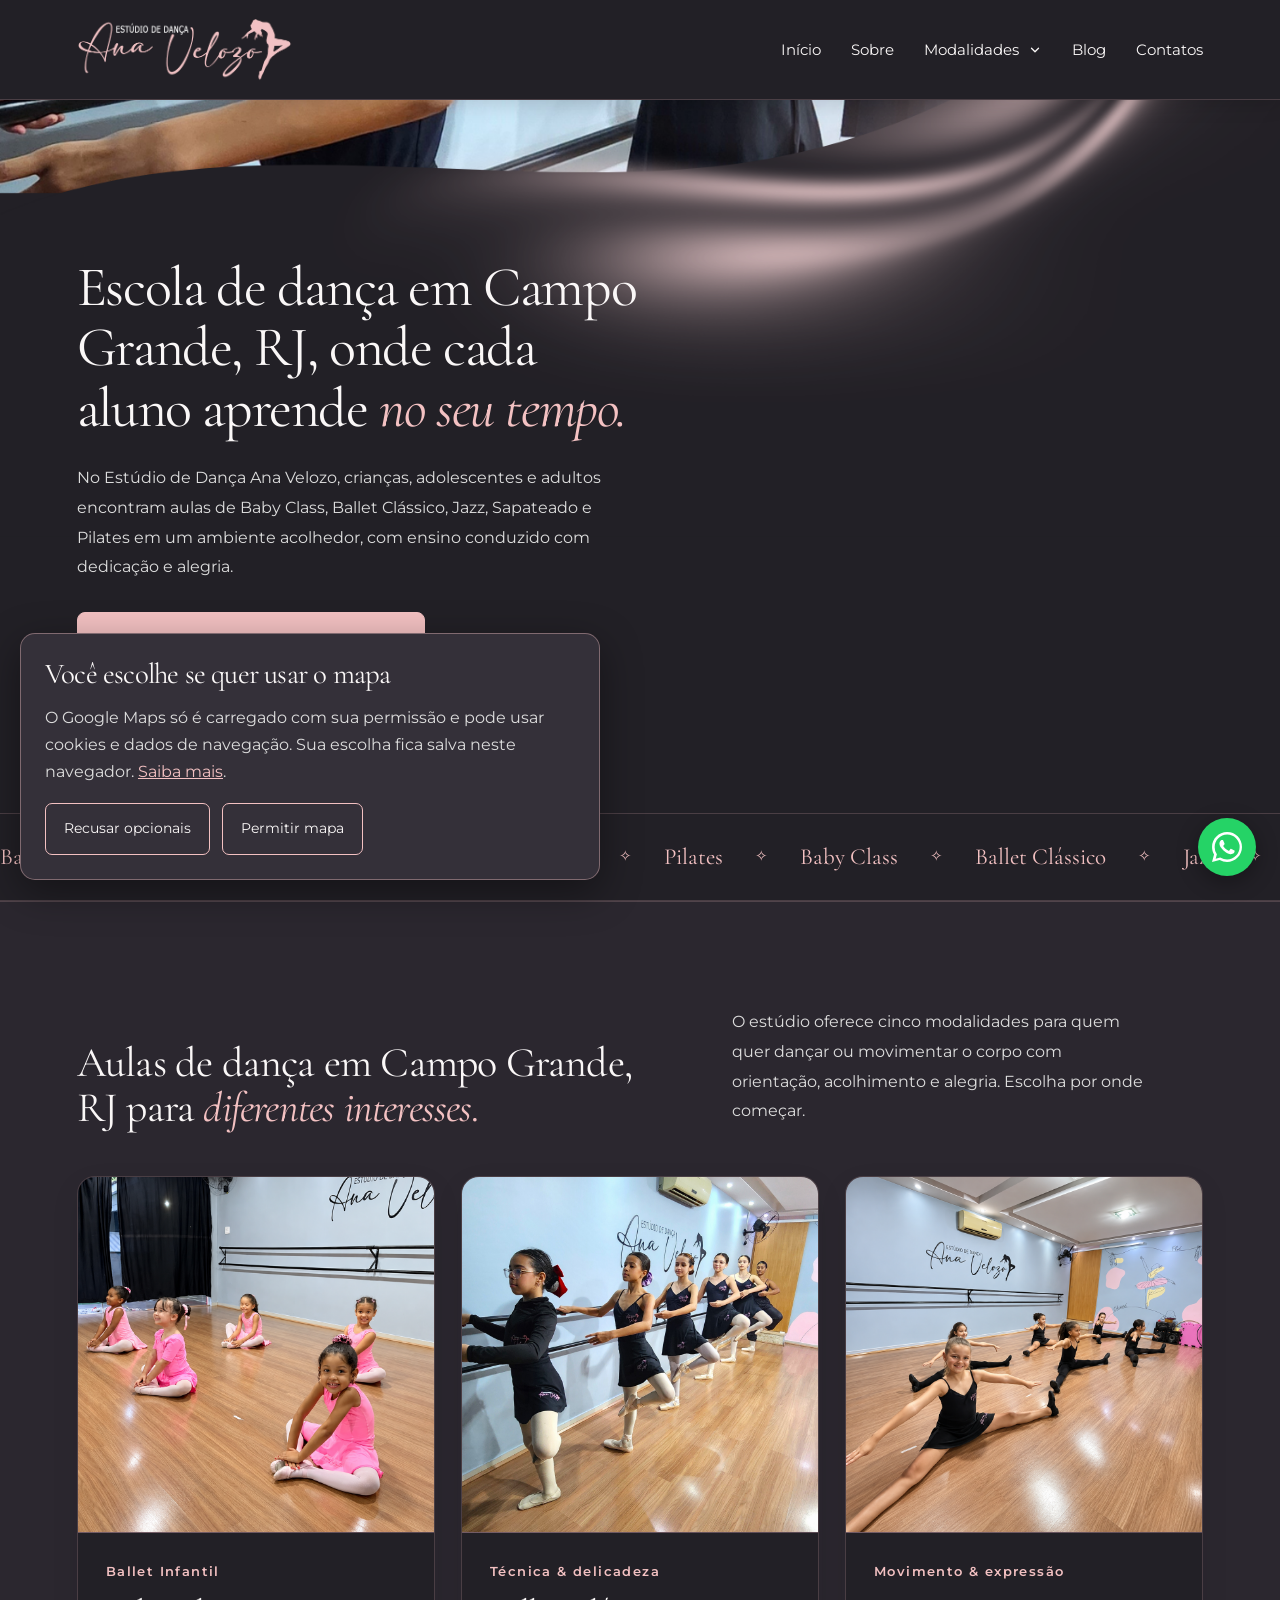
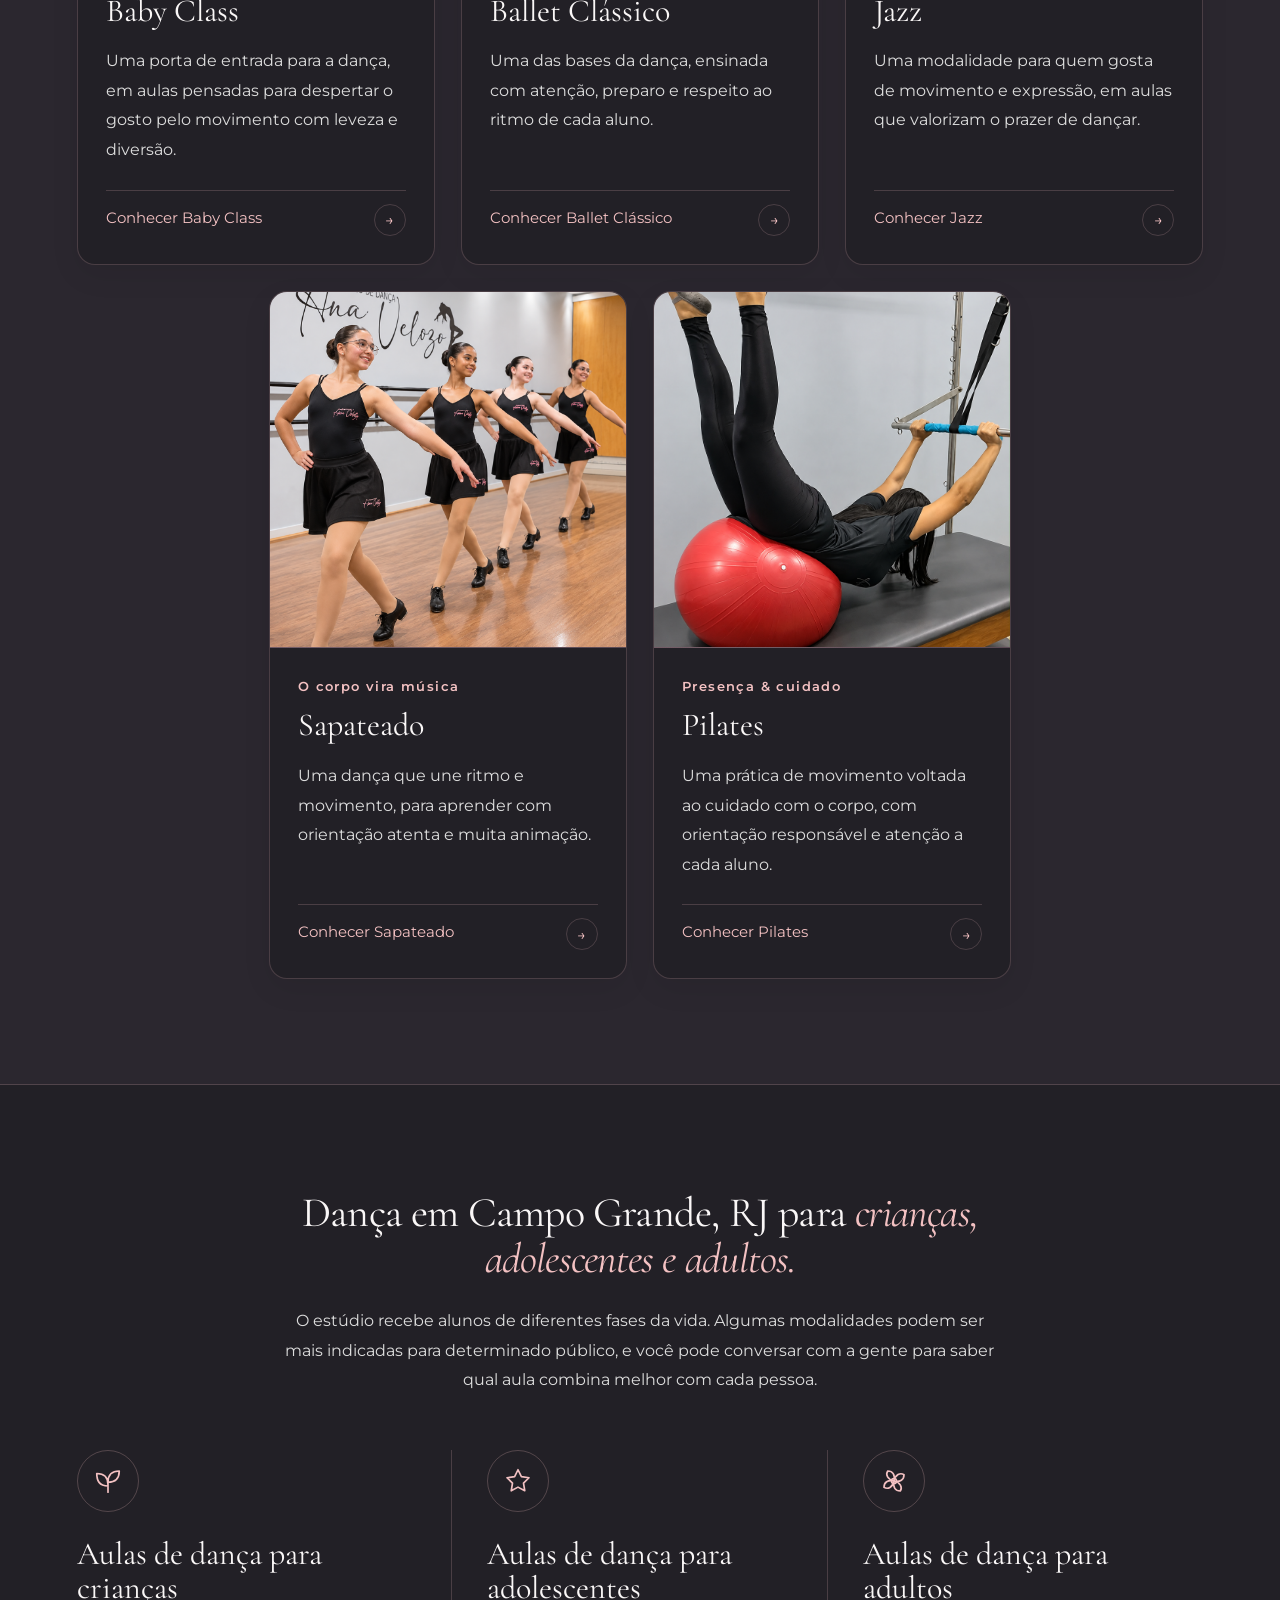
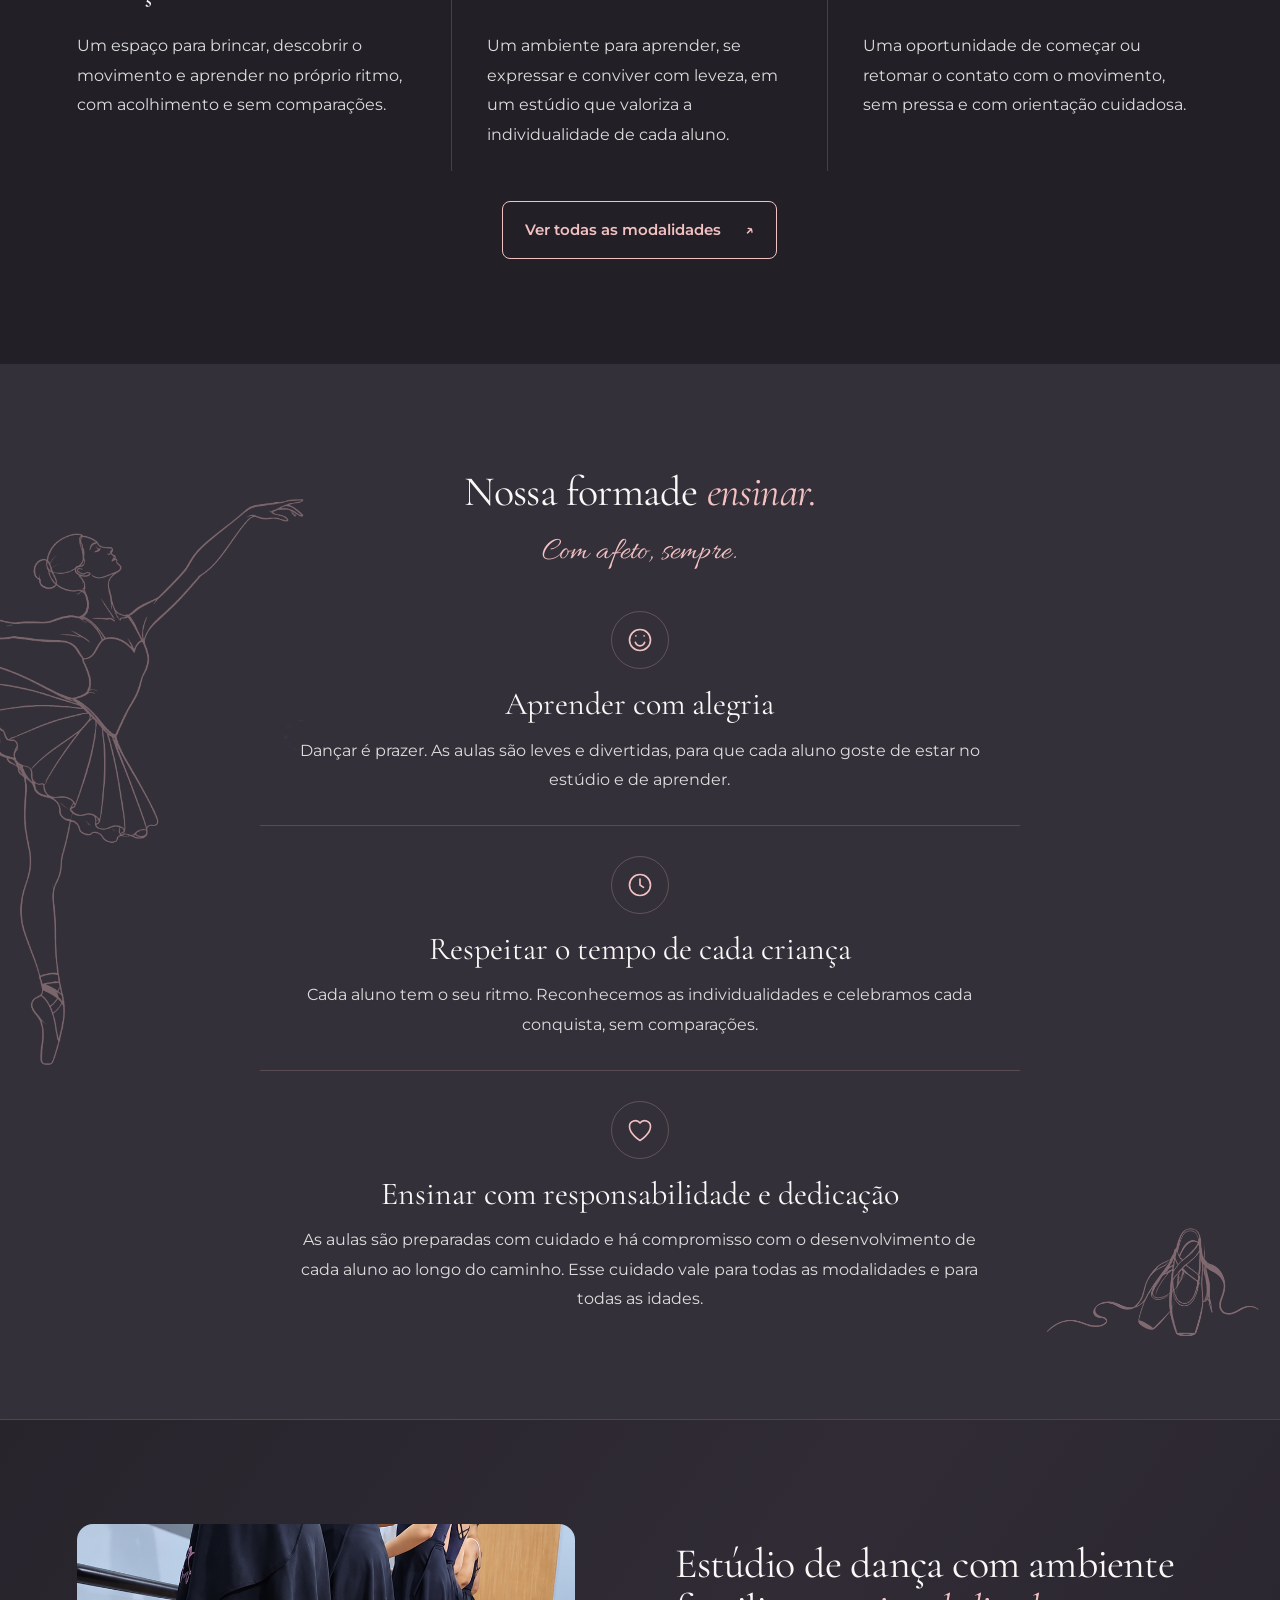
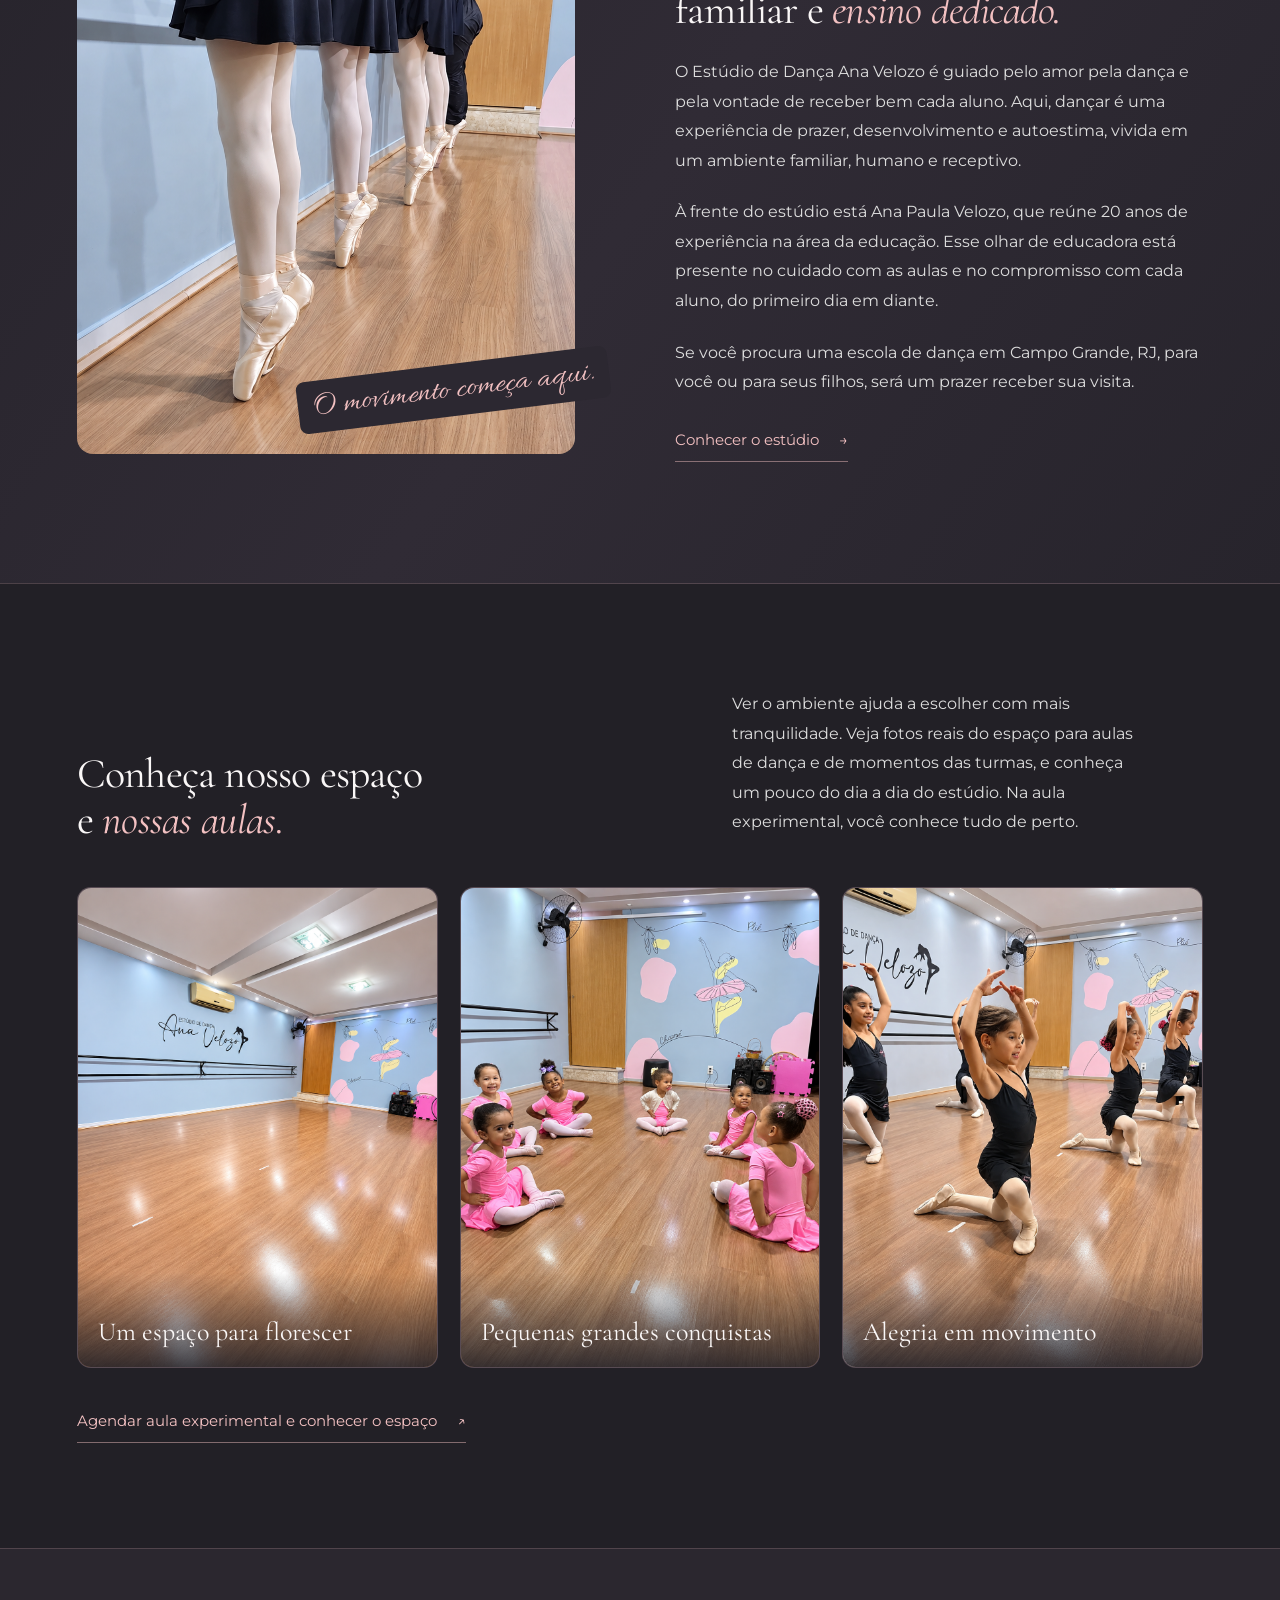
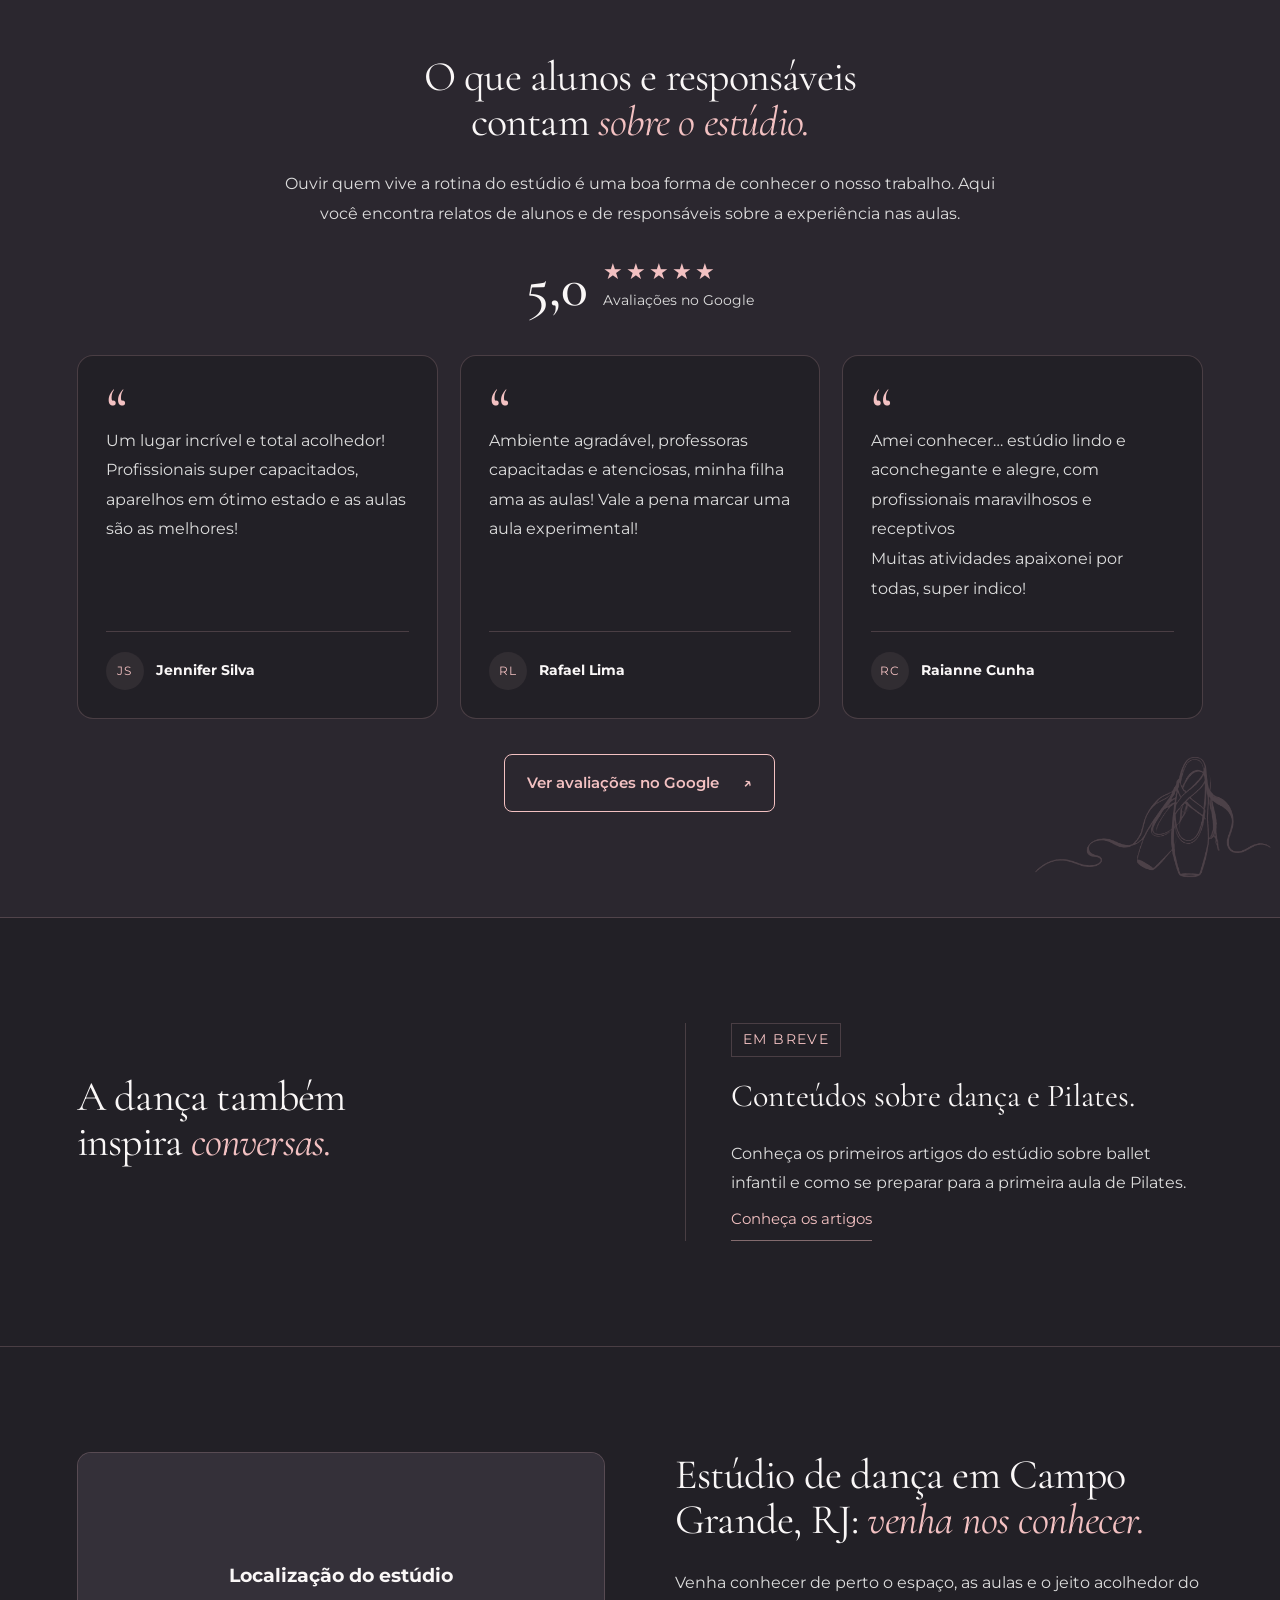
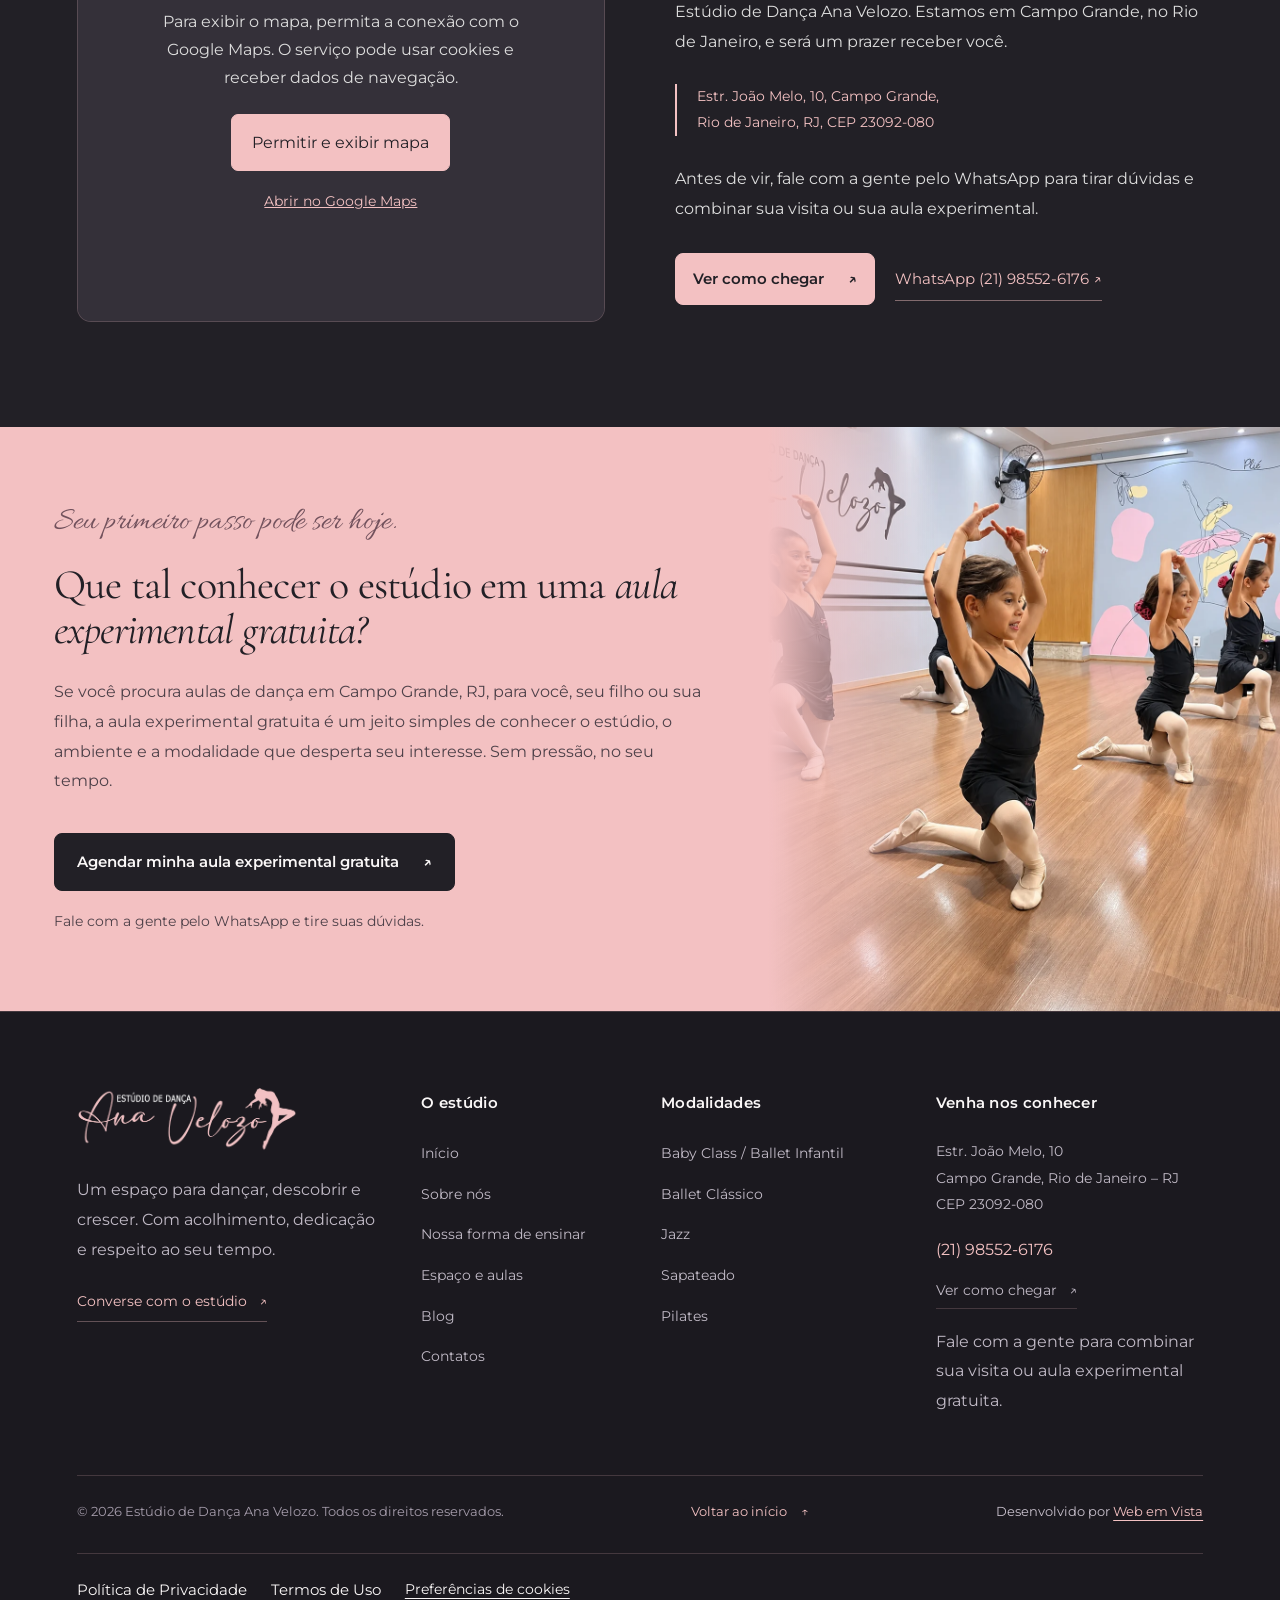
==== commit 1533e0c3: "Atualiza site completo com modalidades, blog, contatos e privacidade" ====
--- a/index.html
+++ b/index.html
@@ -1,20 +1,20 @@
 <!doctype html>
-<html lang="pt-BR"><head><meta charset="UTF-8"><meta name="viewport" content="width=device-width,initial-scale=1"><meta name="description" content="Estúdio de Dança Ana Velozo em Campo Grande, RJ. Baby Class, Ballet Clássico, Jazz, Sapateado e Pilates. Agende uma aula experimental gratuita."><meta name="theme-color" content="#222026"><title>Estúdio de Dança Ana Velozo | Campo Grande, RJ</title><link rel="preconnect" href="https://fonts.googleapis.com"><link rel="preconnect" href="https://fonts.gstatic.com" crossorigin><link href="https://fonts.googleapis.com/css2?family=Allura&family=Cormorant+Garamond:ital,wght@0,400;0,500;0,600;1,400;1,500&family=Montserrat:wght@400;500;600;700&display=swap" rel="stylesheet"><link rel="stylesheet" href="style.css?v=7f496ccede22"><script src="script.js?v=2ba8a708bf9e" defer></script></head>
-<body><a class="skip" href="#conteudo">Pular para o conteúdo</a><header><div class="container header-inner"><a class="brand" href="#inicio" aria-label="Ana Velozo — início"><img src="assets/logo.webp" alt="Estúdio de Dança Ana Velozo" width="920" height="270"></a><button class="menu-toggle" aria-label="Abrir menu" aria-expanded="false" aria-controls="menu">☰</button><nav id="menu" aria-label="Menu principal"><a href="#inicio">Início</a><a href="#sobre">Sobre</a><div class="dropdown"><button class="dropdown-toggle" aria-expanded="false" aria-controls="submenu">Modalidades <span class="menu-chevron" aria-hidden="true"><svg viewBox="0 0 16 16" fill="none" stroke="currentColor" stroke-width="1.5" stroke-linecap="round" stroke-linejoin="round" focusable="false"><path d="m4 6 4 4 4-4"/></svg></span></button><div class="submenu" id="submenu"><a href="#ballet-classico">Ballet</a><a href="#baby-class">Ballet Infantil</a><a href="#jazz">Jazz</a><a href="#sapateado">Sapateado</a><a href="#pilates">Pilates</a></div></div><a href="#blog">Blog</a><a href="#contatos">Contatos</a></nav></div></header>
-<main id="conteudo"><section class="hero" id="inicio"><div class="hero-visual"><picture><source media="(max-width: 820px)" srcset="assets/banner-mobile.webp?v=1383b6affd1f"><img src="assets/banner-desktop.webp?v=2" alt="Alunas do Estúdio de Dança Ana Velozo em aula de ballet" width="3200" height="1340" fetchpriority="high"></picture></div><div class="container hero-inner"><div class="hero-copy"><h1>Escola de dança em Campo Grande, RJ, onde cada aluno aprende <em>no seu tempo.</em></h1><p>No Estúdio de Dança Ana Velozo, crianças, adolescentes e adultos encontram aulas de Baby Class, Ballet Clássico, Jazz, Sapateado e Pilates em um ambiente acolhedor, com ensino conduzido com dedicação e alegria.</p><div class="actions"><a class="button" href="https://wa.me/5521985526176?text=Ol%C3%A1%21%20Quero%20agendar%20uma%20aula%20experimental%20gratuita." target="_blank" rel="noopener">Agendar aula experimental gratuita <span aria-hidden="true">↗</span></a></div></div></div></section>
+<html lang="pt-BR"><head><meta charset="UTF-8"><meta name="viewport" content="width=device-width,initial-scale=1"><meta name="description" content="Estúdio de Dança Ana Velozo em Campo Grande, RJ. Baby Class, Ballet Clássico, Jazz, Sapateado e Pilates. Agende uma aula experimental gratuita."><meta name="theme-color" content="#222026"><title>Estúdio de Dança Ana Velozo | Campo Grande, RJ</title><link rel="preconnect" href="https://fonts.googleapis.com"><link rel="preconnect" href="https://fonts.gstatic.com" crossorigin><link href="https://fonts.googleapis.com/css2?family=Allura&amp;family=Cormorant+Garamond:ital,wght@0,400;0,500;0,600;1,400;1,500&amp;family=Montserrat:wght@400;500;600;700&amp;display=swap" rel="stylesheet"><link rel="stylesheet" href="/style.css?v=780b00d8818f"><script src="script.js?v=2ba8a708bf9e" defer></script><link rel="stylesheet" href="/legal.css?v=40f7b56a0d3e"><script src="/privacy.js?v=a1591efb0e61" defer></script></head>
+<body><a class="skip" href="#conteudo">Pular para o conteúdo</a><header><div class="container header-inner"><a class="brand" href="#inicio" aria-label="Ana Velozo — início"><img src="assets/logo.png" alt="Estúdio de Dança Ana Velozo" width="920" height="270"></a><button class="menu-toggle" aria-label="Abrir menu" aria-expanded="false" aria-controls="menu">☰</button><nav id="menu" aria-label="Menu principal"><a href="#inicio">Início</a><a href="/sobre/">Sobre</a><div class="dropdown"><button class="dropdown-toggle" aria-expanded="false" aria-controls="submenu">Modalidades <span class="menu-chevron" aria-hidden="true"><svg viewBox="0 0 16 16" fill="none" stroke="currentColor" stroke-width="1.5" stroke-linecap="round" stroke-linejoin="round" focusable="false"><path d="m4 6 4 4 4-4"></path></svg></span></button><div class="submenu" id="submenu"><a href="/modalidades/ballet-classico/">Ballet</a><a href="/modalidades/baby-class/">Ballet Infantil</a><a href="/modalidades/jazz/">Jazz</a><a href="/modalidades/sapateado/">Sapateado</a><a href="/modalidades/pilates/">Pilates</a></div></div><a href="/blog/">Blog</a><a href="/contato/">Contatos</a></nav></div></header>
+<main id="conteudo"><section class="hero" id="inicio"><div class="hero-visual"><picture><source media="(max-width: 820px)" srcset="assets/banner-mobile.png?v=1383b6affd1f"><img src="assets/banner-desktop.png?v=2" alt="Alunas do Estúdio de Dança Ana Velozo em aula de ballet" width="3200" height="1340" fetchpriority="high"></source></picture></div><div class="container hero-inner"><div class="hero-copy"><h1>Escola de dança em Campo Grande, RJ, onde cada aluno aprende <em>no seu tempo.</em></h1><p>No Estúdio de Dança Ana Velozo, crianças, adolescentes e adultos encontram aulas de Baby Class, Ballet Clássico, Jazz, Sapateado e Pilates em um ambiente acolhedor, com ensino conduzido com dedicação e alegria.</p><div class="actions"><a class="button" href="https://wa.me/5521985526176?text=Ol%C3%A1%21%20Quero%20agendar%20uma%20aula%20experimental%20gratuita." target="_blank" rel="noopener">Agendar aula experimental gratuita <span aria-hidden="true">↗</span></a></div></div></div></section>
 <div class="ribbon" role="region" aria-label="Modalidades: Baby Class, Ballet Clássico, Jazz, Sapateado e Pilates"><div class="ribbon-track" aria-hidden="true"><div class="ribbon-group"><span>Baby Class</span><i aria-hidden="true">✧</i><span>Ballet Clássico</span><i aria-hidden="true">✧</i><span>Jazz</span><i aria-hidden="true">✧</i><span>Sapateado</span><i aria-hidden="true">✧</i><span>Pilates</span><i aria-hidden="true">✧</i></div><div class="ribbon-group"><span>Baby Class</span><i aria-hidden="true">✧</i><span>Ballet Clássico</span><i aria-hidden="true">✧</i><span>Jazz</span><i aria-hidden="true">✧</i><span>Sapateado</span><i aria-hidden="true">✧</i><span>Pilates</span><i aria-hidden="true">✧</i></div><div class="ribbon-group"><span>Baby Class</span><i aria-hidden="true">✧</i><span>Ballet Clássico</span><i aria-hidden="true">✧</i><span>Jazz</span><i aria-hidden="true">✧</i><span>Sapateado</span><i aria-hidden="true">✧</i><span>Pilates</span><i aria-hidden="true">✧</i></div><div class="ribbon-group"><span>Baby Class</span><i aria-hidden="true">✧</i><span>Ballet Clássico</span><i aria-hidden="true">✧</i><span>Jazz</span><i aria-hidden="true">✧</i><span>Sapateado</span><i aria-hidden="true">✧</i><span>Pilates</span><i aria-hidden="true">✧</i></div></div></div>
 
-<section class="section courses-section" id="modalidades"><div class="container"><div class="section-heading"><div><h2>Aulas de dança em Campo Grande, RJ para <em>diferentes interesses.</em></h2></div><p>O estúdio oferece cinco modalidades para quem quer dançar ou movimentar o corpo com orientação, acolhimento e alegria. Escolha por onde começar.</p></div><div class="courses"><article class="course" id="baby-class"><div class="course-media has-photo"><img src="assets/modalidade-baby-class.webp" alt="Crianças em aula de Baby Class no Estúdio Ana Velozo" loading="lazy" width="1086" height="1448"></div><div class="course-body"><p class="eyebrow">Ballet Infantil</p><h3>Baby Class</h3><p>Uma porta de entrada para a dança, em aulas pensadas para despertar o gosto pelo movimento com leveza e diversão.</p><button class="text-link modality-link" data-modality="Baby Class" aria-label="Conhecer a Baby Class">Conhecer Baby Class <span aria-hidden="true">→</span></button></div></article><article class="course" id="ballet-classico"><div class="course-media has-photo"><img src="assets/modalidade-ballet-classico.webp" alt="Alunas em aula de Ballet Clássico no Estúdio Ana Velozo" loading="lazy" width="2252" height="4000"></div><div class="course-body"><p class="eyebrow">Técnica & delicadeza</p><h3>Ballet Clássico</h3><p>Uma das bases da dança, ensinada com atenção, preparo e respeito ao ritmo de cada aluno.</p><button class="text-link modality-link" data-modality="Ballet Clássico" aria-label="Conhecer o Ballet Clássico">Conhecer Ballet Clássico <span aria-hidden="true">→</span></button></div></article><article class="course" id="jazz"><div class="course-media has-photo"><img src="assets/modalidade-jazz.webp" alt="Turma de Jazz em aula no Estúdio Ana Velozo" loading="lazy" width="1086" height="1448"></div><div class="course-body"><p class="eyebrow">Movimento & expressão</p><h3>Jazz</h3><p>Uma modalidade para quem gosta de movimento e expressão, em aulas que valorizam o prazer de dançar.</p><button class="text-link modality-link" data-modality="Jazz" aria-label="Conhecer o Jazz">Conhecer Jazz <span aria-hidden="true">→</span></button></div></article><article class="course" id="sapateado"><div class="course-media has-photo"><img src="assets/modalidade-sapateado.webp" alt="Alunas praticando Sapateado no Estúdio Ana Velozo" loading="lazy" width="1086" height="1448"></div><div class="course-body"><p class="eyebrow">O corpo vira música</p><h3>Sapateado</h3><p>Uma dança que une ritmo e movimento, para aprender com orientação atenta e muita animação.</p><button class="text-link modality-link" data-modality="Sapateado" aria-label="Conhecer o Sapateado">Conhecer Sapateado <span aria-hidden="true">→</span></button></div></article><article class="course" id="pilates"><div class="course-media has-photo"><img src="assets/modalidade-pilates.webp" alt="Exercício de Pilates com aparelhos no Estúdio Ana Velozo" loading="lazy" width="941" height="1672"></div><div class="course-body"><p class="eyebrow">Presença & cuidado</p><h3>Pilates</h3><p>Uma prática de movimento voltada ao cuidado com o corpo, com orientação responsável e atenção a cada aluno.</p><button class="text-link modality-link" data-modality="Pilates" aria-label="Conhecer o Pilates">Conhecer Pilates <span aria-hidden="true">→</span></button></div></article></div></div></section>
-<section class="section container ages"><div class="center-heading"><h2>Dança em Campo Grande, RJ para <em>crianças, adolescentes e adultos.</em></h2><p>O estúdio recebe alunos de diferentes fases da vida. Algumas modalidades podem ser mais indicadas para determinado público, e você pode conversar com a gente para saber qual aula combina melhor com cada pessoa.</p></div><div class="age-grid"><article><span class="age-icon" aria-hidden="true"><svg viewBox="0 0 24 24" fill="none" stroke="currentColor" stroke-width="1.35" stroke-linecap="round" stroke-linejoin="round" focusable="false"><path d="M12 21v-8M12 16C5 16 3 12 3 6c6 0 9 3 9 9M12 13c0-6 3-9 9-9 0 6-3 9-9 9"/></svg></span><h3>Aulas de dança para crianças</h3><p>Um espaço para brincar, descobrir o movimento e aprender no próprio ritmo, com acolhimento e sem comparações.</p></article><article><span class="age-icon" aria-hidden="true"><svg viewBox="0 0 24 24" fill="none" stroke="currentColor" stroke-width="1.35" stroke-linecap="round" stroke-linejoin="round" focusable="false"><path d="m12 3 2.7 5.5 6.1.9-4.4 4.3 1 6.1-5.4-2.9-5.4 2.9 1-6.1-4.4-4.3 6.1-.9L12 3Z"/></svg></span><h3>Aulas de dança para adolescentes</h3><p>Um ambiente para aprender, se expressar e conviver com leveza, em um estúdio que valoriza a individualidade de cada aluno.</p></article><article><span class="age-icon" aria-hidden="true"><svg viewBox="0 0 24 24" fill="none" stroke="currentColor" stroke-width="1.35" stroke-linecap="round" stroke-linejoin="round" focusable="false"><path d="M12 12C7 11 5 7 7 4c4 0 6 3 5 8ZM12 12c1-5 5-7 8-5 0 4-3 6-8 5ZM12 12c5 1 7 5 5 8-4 0-6-3-5-8ZM12 12c-1 5-5 7-8 5 0-4 3-6 8-5Z"/><circle cx="12" cy="12" r="2"/></svg></span><h3>Aulas de dança para adultos</h3><p>Uma oportunidade de começar ou retomar o contato com o movimento, sem pressa e com orientação cuidadosa.</p></article></div><a class="button outline" href="#modalidades">Ver todas as modalidades <span aria-hidden="true">↗</span></a></section>
+<section class="section courses-section" id="modalidades"><div class="container"><div class="section-heading"><div><h2>Aulas de dança em Campo Grande, RJ para <em>diferentes interesses.</em></h2></div><p>O estúdio oferece cinco modalidades para quem quer dançar ou movimentar o corpo com orientação, acolhimento e alegria. Escolha por onde começar.</p></div><div class="courses"><article class="course" id="baby-class"><div class="course-media has-photo"><img src="assets/modalidade-baby-class.png" alt="Crianças em aula de Baby Class no Estúdio Ana Velozo" loading="lazy" width="1086" height="1448"></div><div class="course-body"><p class="eyebrow">Ballet Infantil</p><h3>Baby Class</h3><p>Uma porta de entrada para a dança, em aulas pensadas para despertar o gosto pelo movimento com leveza e diversão.</p><button class="text-link modality-link" data-modality="Baby Class" aria-label="Conhecer a Baby Class">Conhecer Baby Class <span aria-hidden="true">→</span></button></div></article><article class="course" id="ballet-classico"><div class="course-media has-photo"><img src="assets/modalidade-ballet-classico.jpg" alt="Alunas em aula de Ballet Clássico no Estúdio Ana Velozo" loading="lazy" width="2252" height="4000"></div><div class="course-body"><p class="eyebrow">Técnica &amp; delicadeza</p><h3>Ballet Clássico</h3><p>Uma das bases da dança, ensinada com atenção, preparo e respeito ao ritmo de cada aluno.</p><a class="text-link" href="/modalidades/ballet-classico/">Conhecer Ballet Clássico <span aria-hidden="true">→</span></a></div></article><article class="course" id="jazz"><div class="course-media has-photo"><img src="assets/modalidade-jazz.png" alt="Turma de Jazz em aula no Estúdio Ana Velozo" loading="lazy" width="1086" height="1448"></div><div class="course-body"><p class="eyebrow">Movimento &amp; expressão</p><h3>Jazz</h3><p>Uma modalidade para quem gosta de movimento e expressão, em aulas que valorizam o prazer de dançar.</p><a class="text-link" href="/modalidades/jazz/">Conhecer Jazz <span aria-hidden="true">→</span></a></div></article><article class="course" id="sapateado"><div class="course-media has-photo"><img src="assets/modalidade-sapateado.png" alt="Alunas praticando Sapateado no Estúdio Ana Velozo" loading="lazy" width="1086" height="1448"></div><div class="course-body"><p class="eyebrow">O corpo vira música</p><h3>Sapateado</h3><p>Uma dança que une ritmo e movimento, para aprender com orientação atenta e muita animação.</p><a class="text-link" href="/modalidades/sapateado/">Conhecer Sapateado <span aria-hidden="true">→</span></a></div></article><article class="course" id="pilates"><div class="course-media has-photo"><img src="assets/modalidade-pilates.png" alt="Exercício de Pilates com aparelhos no Estúdio Ana Velozo" loading="lazy" width="941" height="1672"></div><div class="course-body"><p class="eyebrow">Presença &amp; cuidado</p><h3>Pilates</h3><p>Uma prática de movimento voltada ao cuidado com o corpo, com orientação responsável e atenção a cada aluno.</p><a class="text-link" href="/modalidades/pilates/">Conhecer Pilates <span aria-hidden="true">→</span></a></div></article></div></div></section>
+<section class="section container ages"><div class="center-heading"><h2>Dança em Campo Grande, RJ para <em>crianças, adolescentes e adultos.</em></h2><p>O estúdio recebe alunos de diferentes fases da vida. Algumas modalidades podem ser mais indicadas para determinado público, e você pode conversar com a gente para saber qual aula combina melhor com cada pessoa.</p></div><div class="age-grid"><article><span class="age-icon" aria-hidden="true"><svg viewBox="0 0 24 24" fill="none" stroke="currentColor" stroke-width="1.35" stroke-linecap="round" stroke-linejoin="round" focusable="false"><path d="M12 21v-8M12 16C5 16 3 12 3 6c6 0 9 3 9 9M12 13c0-6 3-9 9-9 0 6-3 9-9 9"></path></svg></span><h3>Aulas de dança para crianças</h3><p>Um espaço para brincar, descobrir o movimento e aprender no próprio ritmo, com acolhimento e sem comparações.</p></article><article><span class="age-icon" aria-hidden="true"><svg viewBox="0 0 24 24" fill="none" stroke="currentColor" stroke-width="1.35" stroke-linecap="round" stroke-linejoin="round" focusable="false"><path d="m12 3 2.7 5.5 6.1.9-4.4 4.3 1 6.1-5.4-2.9-5.4 2.9 1-6.1-4.4-4.3 6.1-.9L12 3Z"></path></svg></span><h3>Aulas de dança para adolescentes</h3><p>Um ambiente para aprender, se expressar e conviver com leveza, em um estúdio que valoriza a individualidade de cada aluno.</p></article><article><span class="age-icon" aria-hidden="true"><svg viewBox="0 0 24 24" fill="none" stroke="currentColor" stroke-width="1.35" stroke-linecap="round" stroke-linejoin="round" focusable="false"><path d="M12 12C7 11 5 7 7 4c4 0 6 3 5 8ZM12 12c1-5 5-7 8-5 0 4-3 6-8 5ZM12 12c5 1 7 5 5 8-4 0-6-3-5-8ZM12 12c-1 5-5 7-8 5 0-4 3-6 8-5Z"></path><circle cx="12" cy="12" r="2"></circle></svg></span><h3>Aulas de dança para adultos</h3><p>Uma oportunidade de começar ou retomar o contato com o movimento, sem pressa e com orientação cuidadosa.</p></article></div><a class="button outline" href="#modalidades">Ver todas as modalidades <span aria-hidden="true">↗</span></a></section>
 
-<section class="section teaching" id="ensino"><div class="container teaching-grid"><div><h2>Nossa forma<br>de <em>ensinar.</em></h2><span class="handwritten">Com afeto, sempre.</span></div><div class="principles"><article><span class="principle-icon" aria-hidden="true"><svg viewBox="0 0 24 24" fill="none" stroke="currentColor" stroke-width="1.4" stroke-linecap="round" stroke-linejoin="round" focusable="false"><circle cx="12" cy="12" r="9"/><path d="M8 14s1 3 4 3 4-3 4-3M8.5 8.5h.01M15.5 8.5h.01"/></svg></span><div><h3>Aprender com alegria</h3><p>Dançar é prazer. As aulas são leves e divertidas, para que cada aluno goste de estar no estúdio e de aprender.</p></div></article><article><span class="principle-icon" aria-hidden="true"><svg viewBox="0 0 24 24" fill="none" stroke="currentColor" stroke-width="1.4" stroke-linecap="round" stroke-linejoin="round" focusable="false"><circle cx="12" cy="12" r="9"/><path d="M12 7v5l3 2"/></svg></span><div><h3>Respeitar o tempo de cada criança</h3><p>Cada aluno tem o seu ritmo. Reconhecemos as individualidades e celebramos cada conquista, sem comparações.</p></div></article><article><span class="principle-icon" aria-hidden="true"><svg viewBox="0 0 24 24" fill="none" stroke="currentColor" stroke-width="1.4" stroke-linecap="round" stroke-linejoin="round" focusable="false"><path d="M12 21s-9-5.5-9-12a5 5 0 0 1 9-3 5 5 0 0 1 9 3c0 6.5-9 12-9 12Z"/></svg></span><div><h3>Ensinar com responsabilidade e dedicação</h3><p>As aulas são preparadas com cuidado e há compromisso com o desenvolvimento de cada aluno ao longo do caminho. Esse cuidado vale para todas as modalidades e para todas as idades.</p></div></article></div></div></section>
-<section class="section container about" id="sobre"><figure class="about-photo"><img src="assets/sobre-estudio.webp" alt="Estúdio de Dança Ana Velozo" width="941" height="1672" loading="lazy"><span class="handwritten">O movimento começa aqui.</span></figure><div><h2>Estúdio de dança com ambiente familiar e <em>ensino dedicado.</em></h2><p>O Estúdio de Dança Ana Velozo é guiado pelo amor pela dança e pela vontade de receber bem cada aluno. Aqui, dançar é uma experiência de prazer, desenvolvimento e autoestima, vivida em um ambiente familiar, humano e receptivo.</p><p>À frente do estúdio está Ana Paula Velozo, que reúne 20 anos de experiência na área da educação. Esse olhar de educadora está presente no cuidado com as aulas e no compromisso com cada aluno, do primeiro dia em diante.</p><p>Se você procura uma escola de dança em Campo Grande, RJ, para você ou para seus filhos, será um prazer receber sua visita.</p><a class="text-link" href="#ensino">Conhecer o estúdio <span aria-hidden="true">→</span></a></div></section>
-<section class="section container space" id="espaco"><div class="section-heading"><div><h2>Conheça nosso espaço<br>e <em>nossas aulas.</em></h2></div><p>Ver o ambiente ajuda a escolher com mais tranquilidade. Veja fotos reais do espaço para aulas de dança e de momentos das turmas, e conheça um pouco do dia a dia do estúdio. Na aula experimental, você conhece tudo de perto.</p></div><div class="gallery" aria-label="Fotos do espaço e das aulas do Estúdio Ana Velozo"><figure class="gallery-photo"><img src="assets/galeria-espaco.webp" alt="Sala do Estúdio de Dança Ana Velozo" width="1087" height="1447" loading="lazy"><figcaption>Um espaço para florescer</figcaption></figure><figure class="gallery-photo"><img src="assets/galeria-aula-1.webp" alt="Crianças em aula de Baby Class no Estúdio Ana Velozo" width="1086" height="1448" loading="lazy"><figcaption>Pequenas grandes conquistas</figcaption></figure><figure class="gallery-photo"><img src="assets/galeria-aula-2.webp" alt="Alunas em aula de ballet no Estúdio Ana Velozo" width="1086" height="1448" loading="lazy"><figcaption>Alegria em movimento</figcaption></figure></div><a class="text-link" href="https://wa.me/5521985526176?text=Ol%C3%A1%21%20Quero%20agendar%20uma%20aula%20experimental%20gratuita." target="_blank" rel="noopener">Agendar aula experimental e conhecer o espaço <span aria-hidden="true">↗</span></a></section>
-<section class="section testimonials"><div class="container center-heading"><h2>O que alunos e responsáveis<br>contam <em>sobre o estúdio.</em></h2><p>Ouvir quem vive a rotina do estúdio é uma boa forma de conhecer o nosso trabalho. Aqui você encontra relatos de alunos e de responsáveis sobre a experiência nas aulas.</p><div class="review-rating" aria-label="Nota 5 de 5 nas avaliações do Google"><strong>5,0</strong><span><span class="review-stars" aria-hidden="true">★★★★★</span><small>Avaliações no Google</small></span></div><div class="reviews-grid"><figure class="review-card"><span class="review-quote" aria-hidden="true">“</span><blockquote><p>Um lugar incrível e total acolhedor! Profissionais super capacitados, aparelhos em ótimo estado e as aulas são as melhores!</p></blockquote><figcaption><span class="review-avatar" aria-hidden="true">JS</span><strong>Jennifer Silva</strong></figcaption></figure><figure class="review-card"><span class="review-quote" aria-hidden="true">“</span><blockquote><p>Ambiente agradável, professoras capacitadas e atenciosas, minha filha ama as aulas! Vale a pena marcar uma aula experimental!</p></blockquote><figcaption><span class="review-avatar" aria-hidden="true">RL</span><strong>Rafael Lima</strong></figcaption></figure><figure class="review-card"><span class="review-quote" aria-hidden="true">“</span><blockquote><p>Amei conhecer… estúdio lindo e aconchegante e alegre, com profissionais maravilhosos e receptivos<br>Muitas atividades apaixonei por todas, super indico!</p></blockquote><figcaption><span class="review-avatar" aria-hidden="true">RC</span><strong>Raianne Cunha</strong></figcaption></figure></div><a class="button outline google-reviews-link" href="https://share.google/hdT7XfViESbwsaAQs" target="_blank" rel="noopener">Ver avaliações no Google <span aria-hidden="true">↗</span></a></div></section>
-<section class="section container blog" id="blog"><div><h2>A dança também<br>inspira <em>conversas.</em></h2></div><div class="blog-status"><span class="tag">EM BREVE</span><h3>Nosso blog está chegando.</h3><p>Um espaço para compartilhar novidades e o dia a dia do estúdio. Os conteúdos serão adicionados na próxima etapa.</p></div></section>
-<section class="section location" id="contatos"><div class="container location-grid"><div class="location-map"><iframe title="Localização do Estúdio de Dança Ana Velozo no Google Maps" src="https://www.google.com/maps/embed?pb=!1m18!1m12!1m3!1d3676.0703983615476!2d-43.5495029!3d-22.8738577!2m3!1f0!2f0!3f0!3m2!1i1024!2i768!4f13.1!3m3!1m2!1s0x9be12bf1a7f3cd%3A0x7181696cbaff1a4d!2sEst%C3%BAdio%20de%20Dan%C3%A7a%20Ana%20Velozo%20-%20Dan%C3%A7a%20e%20Pilates!5e0!3m2!1spt-BR!2sbr!4v1794537131840!5m2!1spt-BR!2sbr" width="400" height="300" style="border:0;" allowfullscreen loading="lazy" referrerpolicy="strict-origin-when-cross-origin"></iframe></div><div><h2>Estúdio de dança em Campo Grande, RJ: <em>venha nos conhecer.</em></h2><p>Venha conhecer de perto o espaço, as aulas e o jeito acolhedor do Estúdio de Dança Ana Velozo. Estamos em Campo Grande, no Rio de Janeiro, e será um prazer receber você.</p><address>Estr. João Melo, 10, Campo Grande,<br>Rio de Janeiro, RJ, CEP 23092-080</address><p>Antes de vir, fale com a gente pelo WhatsApp para tirar dúvidas e combinar sua visita ou sua aula experimental.</p><div class="actions"><a class="button" href="https://www.google.com/maps/search/?api=1&query=Estrada+Joao+Melo+10+Campo+Grande+Rio+de+Janeiro" target="_blank" rel="noopener">Ver como chegar <span aria-hidden="true">↗</span></a><a class="text-link" href="https://wa.me/5521985526176?text=Ol%C3%A1%21%20Quero%20agendar%20uma%20aula%20experimental%20gratuita." target="_blank" rel="noopener">WhatsApp (21) 98552-6176 ↗</a></div></div></div></section>
+<section class="section teaching" id="ensino"><div class="container teaching-grid"><div><h2>Nossa forma<br>de <em>ensinar.</em></h2><span class="handwritten">Com afeto, sempre.</span></div><div class="principles"><article><span class="principle-icon" aria-hidden="true"><svg viewBox="0 0 24 24" fill="none" stroke="currentColor" stroke-width="1.4" stroke-linecap="round" stroke-linejoin="round" focusable="false"><circle cx="12" cy="12" r="9"></circle><path d="M8 14s1 3 4 3 4-3 4-3M8.5 8.5h.01M15.5 8.5h.01"></path></svg></span><div><h3>Aprender com alegria</h3><p>Dançar é prazer. As aulas são leves e divertidas, para que cada aluno goste de estar no estúdio e de aprender.</p></div></article><article><span class="principle-icon" aria-hidden="true"><svg viewBox="0 0 24 24" fill="none" stroke="currentColor" stroke-width="1.4" stroke-linecap="round" stroke-linejoin="round" focusable="false"><circle cx="12" cy="12" r="9"></circle><path d="M12 7v5l3 2"></path></svg></span><div><h3>Respeitar o tempo de cada criança</h3><p>Cada aluno tem o seu ritmo. Reconhecemos as individualidades e celebramos cada conquista, sem comparações.</p></div></article><article><span class="principle-icon" aria-hidden="true"><svg viewBox="0 0 24 24" fill="none" stroke="currentColor" stroke-width="1.4" stroke-linecap="round" stroke-linejoin="round" focusable="false"><path d="M12 21s-9-5.5-9-12a5 5 0 0 1 9-3 5 5 0 0 1 9 3c0 6.5-9 12-9 12Z"></path></svg></span><div><h3>Ensinar com responsabilidade e dedicação</h3><p>As aulas são preparadas com cuidado e há compromisso com o desenvolvimento de cada aluno ao longo do caminho. Esse cuidado vale para todas as modalidades e para todas as idades.</p></div></article></div></div></section>
+<section class="section container about" id="sobre"><figure class="about-photo"><img src="assets/sobre-estudio.png" alt="Estúdio de Dança Ana Velozo" width="941" height="1672" loading="lazy"><span class="handwritten">O movimento começa aqui.</span></figure><div><h2>Estúdio de dança com ambiente familiar e <em>ensino dedicado.</em></h2><p>O Estúdio de Dança Ana Velozo é guiado pelo amor pela dança e pela vontade de receber bem cada aluno. Aqui, dançar é uma experiência de prazer, desenvolvimento e autoestima, vivida em um ambiente familiar, humano e receptivo.</p><p>À frente do estúdio está Ana Paula Velozo, que reúne 20 anos de experiência na área da educação. Esse olhar de educadora está presente no cuidado com as aulas e no compromisso com cada aluno, do primeiro dia em diante.</p><p>Se você procura uma escola de dança em Campo Grande, RJ, para você ou para seus filhos, será um prazer receber sua visita.</p><a class="text-link" href="#ensino">Conhecer o estúdio <span aria-hidden="true">→</span></a></div></section>
+<section class="section container space" id="espaco"><div class="section-heading"><div><h2>Conheça nosso espaço<br>e <em>nossas aulas.</em></h2></div><p>Ver o ambiente ajuda a escolher com mais tranquilidade. Veja fotos reais do espaço para aulas de dança e de momentos das turmas, e conheça um pouco do dia a dia do estúdio. Na aula experimental, você conhece tudo de perto.</p></div><div class="gallery" aria-label="Fotos do espaço e das aulas do Estúdio Ana Velozo"><figure class="gallery-photo"><img src="assets/galeria-espaco.png" alt="Sala do Estúdio de Dança Ana Velozo" width="1087" height="1447" loading="lazy"><figcaption>Um espaço para florescer</figcaption></figure><figure class="gallery-photo"><img src="assets/galeria-aula-1.png" alt="Crianças em aula de Baby Class no Estúdio Ana Velozo" width="1086" height="1448" loading="lazy"><figcaption>Pequenas grandes conquistas</figcaption></figure><figure class="gallery-photo"><img src="assets/galeria-aula-2.png" alt="Alunas em aula de ballet no Estúdio Ana Velozo" width="1086" height="1448" loading="lazy"><figcaption>Alegria em movimento</figcaption></figure></div><a class="text-link" href="https://wa.me/5521985526176?text=Ol%C3%A1%21%20Quero%20agendar%20uma%20aula%20experimental%20gratuita." target="_blank" rel="noopener">Agendar aula experimental e conhecer o espaço <span aria-hidden="true">↗</span></a></section>
+<section class="ballet-watermark-section section testimonials"><span class="ballet-watermark ballet-watermark-shoes ballet-watermark-right" aria-hidden="true"></span><div class="container center-heading"><h2>O que alunos e responsáveis<br>contam <em>sobre o estúdio.</em></h2><p>Ouvir quem vive a rotina do estúdio é uma boa forma de conhecer o nosso trabalho. Aqui você encontra relatos de alunos e de responsáveis sobre a experiência nas aulas.</p><div class="review-rating" aria-label="Nota 5 de 5 nas avaliações do Google"><strong>5,0</strong><span><span class="review-stars" aria-hidden="true">★★★★★</span><small>Avaliações no Google</small></span></div><div class="reviews-grid"><figure class="review-card"><span class="review-quote" aria-hidden="true">“</span><blockquote><p>Um lugar incrível e total acolhedor! Profissionais super capacitados, aparelhos em ótimo estado e as aulas são as melhores!</p></blockquote><figcaption><span class="review-avatar" aria-hidden="true">JS</span><strong>Jennifer Silva</strong></figcaption></figure><figure class="review-card"><span class="review-quote" aria-hidden="true">“</span><blockquote><p>Ambiente agradável, professoras capacitadas e atenciosas, minha filha ama as aulas! Vale a pena marcar uma aula experimental!</p></blockquote><figcaption><span class="review-avatar" aria-hidden="true">RL</span><strong>Rafael Lima</strong></figcaption></figure><figure class="review-card"><span class="review-quote" aria-hidden="true">“</span><blockquote><p>Amei conhecer… estúdio lindo e aconchegante e alegre, com profissionais maravilhosos e receptivos<br>Muitas atividades apaixonei por todas, super indico!</p></blockquote><figcaption><span class="review-avatar" aria-hidden="true">RC</span><strong>Raianne Cunha</strong></figcaption></figure></div><a class="button outline google-reviews-link" href="https://share.google/hdT7XfViESbwsaAQs" target="_blank" rel="noopener">Ver avaliações no Google <span aria-hidden="true">↗</span></a></div></section>
+<section class="section container blog" id="blog"><div><h2>A dança também<br>inspira <em>conversas.</em></h2></div><div class="blog-status"><span class="tag">EM BREVE</span><h3>Conteúdos sobre dança e Pilates.</h3><p>Conheça os primeiros artigos do estúdio sobre ballet infantil e como se preparar para a primeira aula de Pilates.</p><a class="text-link" href="/blog/">Conheça os artigos</a></div></section>
+<section class="section location" id="contatos"><div class="container location-grid"><div class="location-map"><iframe title="Localização do Estúdio de Dança Ana Velozo no Google Maps" width="400" height="300" style="border:0;" allowfullscreen loading="lazy" referrerpolicy="strict-origin-when-cross-origin" data-map-src="https://www.google.com/maps/embed?pb=!1m18!1m12!1m3!1d3676.0703983615476!2d-43.5495029!3d-22.8738577!2m3!1f0!2f0!3f0!3m2!1i1024!2i768!4f13.1!3m3!1m2!1s0x9be12bf1a7f3cd%3A0x7181696cbaff1a4d!2sEst%C3%BAdio%20de%20Dan%C3%A7a%20Ana%20Velozo%20-%20Dan%C3%A7a%20e%20Pilates!5e0!3m2!1spt-BR!2sbr!4v1794537131840!5m2!1spt-BR!2sbr" hidden="hidden"></iframe><div class="map-consent-placeholder" data-map-placeholder><strong>Localização do estúdio</strong><p>Para exibir o mapa, permita a conexão com o Google Maps. O serviço pode usar cookies e receber dados de navegação.</p><button type="button" data-map-allow>Permitir e exibir mapa</button><a href="https://www.google.com/maps/search/?api=1&amp;query=Estrada+Joao+Melo+10+Campo+Grande+Rio+de+Janeiro" target="_blank" rel="noopener">Abrir no Google Maps</a></div></div><div><h2>Estúdio de dança em Campo Grande, RJ: <em>venha nos conhecer.</em></h2><p>Venha conhecer de perto o espaço, as aulas e o jeito acolhedor do Estúdio de Dança Ana Velozo. Estamos em Campo Grande, no Rio de Janeiro, e será um prazer receber você.</p><address>Estr. João Melo, 10, Campo Grande,<br>Rio de Janeiro, RJ, CEP 23092-080</address><p>Antes de vir, fale com a gente pelo WhatsApp para tirar dúvidas e combinar sua visita ou sua aula experimental.</p><div class="actions"><a class="button" href="https://www.google.com/maps/search/?api=1&amp;query=Estrada+Joao+Melo+10+Campo+Grande+Rio+de+Janeiro" target="_blank" rel="noopener">Ver como chegar <span aria-hidden="true">↗</span></a><a class="text-link" href="https://wa.me/5521985526176?text=Ol%C3%A1%21%20Quero%20agendar%20uma%20aula%20experimental%20gratuita." target="_blank" rel="noopener">WhatsApp (21) 98552-6176 ↗</a></div></div></div></section>
 <section class="final-cta"><div class="container center-heading"><span class="handwritten">Seu primeiro passo pode ser hoje.</span><h2>Que tal conhecer o estúdio em uma <em>aula experimental gratuita?</em></h2><p>Se você procura aulas de dança em Campo Grande, RJ, para você, seu filho ou sua filha, a aula experimental gratuita é um jeito simples de conhecer o estúdio, o ambiente e a modalidade que desperta seu interesse. Sem pressão, no seu tempo.</p><a class="button dark" href="https://wa.me/5521985526176?text=Ol%C3%A1%21%20Quero%20agendar%20uma%20aula%20experimental%20gratuita." target="_blank" rel="noopener">Agendar minha aula experimental gratuita <span aria-hidden="true">↗</span></a><p class="micro">Fale com a gente pelo WhatsApp e tire suas dúvidas.</p></div></section></main>
-<footer class="institutional-footer"><div class="container footer-grid"><div class="footer-identity"><a class="brand" href="#inicio" aria-label="Estúdio Ana Velozo — início"><img src="assets/logo.webp" alt="Estúdio de Dança Ana Velozo" width="920" height="270" loading="lazy"></a><p>Um espaço para dançar, descobrir e crescer. Com acolhimento, dedicação e respeito ao seu tempo.</p><a class="footer-contact-link" href="https://wa.me/5521985526176" target="_blank" rel="noopener">Converse com o estúdio <span aria-hidden="true">↗</span></a></div><div class="footer-column"><h3>O estúdio</h3><ul><li><a href="#inicio">Início</a></li><li><a href="#sobre">Sobre nós</a></li><li><a href="#ensino">Nossa forma de ensinar</a></li><li><a href="#espaco">Espaço e aulas</a></li><li><a href="#blog">Blog</a></li><li><a href="#contatos">Contatos</a></li></ul></div><div class="footer-column"><h3>Modalidades</h3><ul><li><a href="#baby-class">Baby Class / Ballet Infantil</a></li><li><a href="#ballet-classico">Ballet Clássico</a></li><li><a href="#jazz">Jazz</a></li><li><a href="#sapateado">Sapateado</a></li><li><a href="#pilates">Pilates</a></li></ul></div><div class="footer-column footer-location"><h3>Venha nos conhecer</h3><address>Estr. João Melo, 10<br>Campo Grande, Rio de Janeiro – RJ<br>CEP 23092-080</address><a href="https://wa.me/5521985526176" target="_blank" rel="noopener" class="footer-phone">(21) 98552-6176</a><a href="https://www.google.com/maps/search/?api=1&amp;query=Estrada+Joao+Melo+10+Campo+Grande+Rio+de+Janeiro" target="_blank" rel="noopener" class="footer-directions">Ver como chegar <span aria-hidden="true">↗</span></a><p>Fale com a gente para combinar sua visita ou aula experimental gratuita.</p></div></div><div class="container footer-bottom"><small>© <span id="year">2026</span> Estúdio de Dança Ana Velozo. Todos os direitos reservados.</small><a href="#inicio" class="footer-back">Voltar ao início <span aria-hidden="true">↑</span></a></div></footer>
+<footer class="institutional-footer"><div class="container footer-grid"><div class="footer-identity"><a class="brand" href="#inicio" aria-label="Estúdio Ana Velozo — início"><img src="assets/logo.png" alt="Estúdio de Dança Ana Velozo" width="920" height="270" loading="lazy"></a><p>Um espaço para dançar, descobrir e crescer. Com acolhimento, dedicação e respeito ao seu tempo.</p><a class="footer-contact-link" href="https://wa.me/5521985526176" target="_blank" rel="noopener">Converse com o estúdio <span aria-hidden="true">↗</span></a></div><div class="footer-column"><h3>O estúdio</h3><ul><li><a href="#inicio">Início</a></li><li><a href="/sobre/">Sobre nós</a></li><li><a href="#ensino">Nossa forma de ensinar</a></li><li><a href="#espaco">Espaço e aulas</a></li><li><a href="/blog/">Blog</a></li><li><a href="/contato/">Contatos</a></li></ul></div><div class="footer-column"><h3>Modalidades</h3><ul><li><a href="/modalidades/baby-class/">Baby Class / Ballet Infantil</a></li><li><a href="/modalidades/ballet-classico/">Ballet Clássico</a></li><li><a href="/modalidades/jazz/">Jazz</a></li><li><a href="/modalidades/sapateado/">Sapateado</a></li><li><a href="/modalidades/pilates/">Pilates</a></li></ul></div><div class="footer-column footer-location"><h3>Venha nos conhecer</h3><address>Estr. João Melo, 10<br>Campo Grande, Rio de Janeiro – RJ<br>CEP 23092-080</address><a href="https://wa.me/5521985526176" target="_blank" rel="noopener" class="footer-phone">(21) 98552-6176</a><a href="https://www.google.com/maps/search/?api=1&amp;query=Estrada+Joao+Melo+10+Campo+Grande+Rio+de+Janeiro" target="_blank" rel="noopener" class="footer-directions">Ver como chegar <span aria-hidden="true">↗</span></a><p>Fale com a gente para combinar sua visita ou aula experimental gratuita.</p></div></div><div class="container footer-bottom"><small>© <span id="year">2026</span> Estúdio de Dança Ana Velozo. Todos os direitos reservados.</small><a href="#inicio" class="footer-back">Voltar ao início <span aria-hidden="true">↑</span></a><span class="footer-developer">Desenvolvido por <a href="https://www.webemvista.com.br/" target="_blank" rel="noopener">Web em Vista</a></span></div><nav class="container footer-legal-links" aria-label="Informações legais"><a href="/privacidade/">Política de Privacidade</a><a href="/termos-de-uso/">Termos de Uso</a><button type="button" data-privacy-open>Preferências de cookies</button></nav></footer>
 <dialog id="modality-dialog" aria-labelledby="dialog-title"><button class="dialog-close" aria-label="Fechar detalhes">×</button><p class="eyebrow">ENCONTRE O SEU MOVIMENTO</p><h2 id="dialog-title"></h2><p id="dialog-description"></p><p>Converse com a gente para conhecer as turmas, os horários e a aula mais indicada para você ou seu filho.</p><a class="button" id="dialog-whatsapp" href="https://wa.me/5521985526176?text=Ol%C3%A1%21%20Quero%20agendar%20uma%20aula%20experimental%20gratuita." target="_blank" rel="noopener">Quero conhecer esta modalidade ↗</a></dialog>
-<a class="whatsapp-float" href="https://wa.me/5521985526176?text=Ol%C3%A1%21%20Quero%20saber%20mais%20sobre%20as%20aulas%20do%20est%C3%BAdio." target="_blank" rel="noopener" aria-label="Falar com o Estúdio Ana Velozo pelo WhatsApp (abre em nova aba)"><svg viewBox="0 0 24 24" aria-hidden="true" focusable="false" fill="currentColor"><path d="M20.52 3.48A11.91 11.91 0 0 0 12.04 0C5.43 0 .04 5.38.04 12c0 2.12.55 4.19 1.6 6.02L0 24l6.14-1.61A12.02 12.02 0 0 0 12.04 24H12c6.62 0 12-5.38 12-12 0-3.21-1.24-6.22-3.48-8.52ZM12.04 21.98a9.98 9.98 0 0 1-5.08-1.39l-.37-.22-3.64.96.97-3.55-.24-.38a9.92 9.92 0 0 1-1.53-5.4c0-5.5 4.47-9.98 9.98-9.98 2.66 0 5.17 1.04 7.05 2.93A9.9 9.9 0 0 1 22.1 12c0 5.5-4.48 9.98-10.06 9.98Zm5.48-7.48c-.3-.15-1.77-.87-2.05-.97-.28-.1-.48-.15-.68.15-.2.3-.77.97-.95 1.17-.17.2-.35.22-.65.07-.3-.15-1.26-.46-2.4-1.48-.89-.79-1.49-1.77-1.66-2.07-.18-.3-.02-.46.13-.61.13-.13.3-.35.45-.53.15-.17.2-.3.3-.5.1-.2.05-.37-.03-.52-.07-.15-.67-1.62-.92-2.22-.24-.58-.48-.5-.67-.51h-.58c-.2 0-.52.07-.8.37-.27.3-1.04 1.02-1.04 2.49 0 1.47 1.07 2.89 1.22 3.09.15.2 2.11 3.22 5.11 4.51.71.31 1.27.49 1.7.63.71.23 1.36.2 1.87.12.57-.09 1.77-.72 2.02-1.42.25-.7.25-1.3.17-1.42-.07-.13-.27-.2-.57-.35Z"/></svg></a>
-</body></html>+<a class="whatsapp-float" href="https://wa.me/5521985526176?text=Ol%C3%A1%21%20Quero%20saber%20mais%20sobre%20as%20aulas%20do%20est%C3%BAdio." target="_blank" rel="noopener" aria-label="Falar com o Estúdio Ana Velozo pelo WhatsApp (abre em nova aba)"><svg viewBox="0 0 24 24" aria-hidden="true" focusable="false" fill="currentColor"><path d="M20.52 3.48A11.91 11.91 0 0 0 12.04 0C5.43 0 .04 5.38.04 12c0 2.12.55 4.19 1.6 6.02L0 24l6.14-1.61A12.02 12.02 0 0 0 12.04 24H12c6.62 0 12-5.38 12-12 0-3.21-1.24-6.22-3.48-8.52ZM12.04 21.98a9.98 9.98 0 0 1-5.08-1.39l-.37-.22-3.64.96.97-3.55-.24-.38a9.92 9.92 0 0 1-1.53-5.4c0-5.5 4.47-9.98 9.98-9.98 2.66 0 5.17 1.04 7.05 2.93A9.9 9.9 0 0 1 22.1 12c0 5.5-4.48 9.98-10.06 9.98Zm5.48-7.48c-.3-.15-1.77-.87-2.05-.97-.28-.1-.48-.15-.68.15-.2.3-.77.97-.95 1.17-.17.2-.35.22-.65.07-.3-.15-1.26-.46-2.4-1.48-.89-.79-1.49-1.77-1.66-2.07-.18-.3-.02-.46.13-.61.13-.13.3-.35.45-.53.15-.17.2-.3.3-.5.1-.2.05-.37-.03-.52-.07-.15-.67-1.62-.92-2.22-.24-.58-.48-.5-.67-.51h-.58c-.2 0-.52.07-.8.37-.27.3-1.04 1.02-1.04 2.49 0 1.47 1.07 2.89 1.22 3.09.15.2 2.11 3.22 5.11 4.51.71.31 1.27.49 1.7.63.71.23 1.36.2 1.87.12.57-.09 1.77-.72 2.02-1.42.25-.7.25-1.3.17-1.42-.07-.13-.27-.2-.57-.35Z"></path></svg></a>
+<section id="privacy-banner" class="privacy-banner" aria-label="Sua privacidade" hidden><h2>Você escolhe se quer usar o mapa</h2><p>O Google Maps só é carregado com sua permissão e pode usar cookies e dados de navegação. Sua escolha fica salva neste navegador. <a href="/privacidade/">Saiba mais</a>.</p><div class="privacy-actions"><button type="button" data-privacy-reject>Recusar opcionais</button><button type="button" data-privacy-accept>Permitir mapa</button></div></section><dialog id="privacy-settings" class="privacy-settings" aria-labelledby="privacy-title"><button type="button" class="dialog-close" id="privacy-close" aria-label="Fechar preferências">×</button><h2 id="privacy-title">Preferências de cookies</h2><p>O mapa do Google é opcional. A navegação e o contato com o estúdio continuam disponíveis sem ele.</p><label><input type="checkbox" id="privacy-maps">Permitir Google Maps</label><p>A escolha é salva localmente por até 180 dias. Ao desativar, os mapas incorporados deixam de carregar. Para apagar cookies já criados pelo Google, use as configurações do navegador.</p><div class="privacy-actions"><button type="button" data-privacy-reject>Recusar opcionais</button><button type="button" id="privacy-save">Salvar preferências</button></div></dialog></body></html>
--- a/style.css
+++ b/style.css
@@ -1,7 +1,7 @@
-:root{--bg:#222026;--surface:#343039;--pink:#F3C1C2;--muted:#DDD;--white:#FAF7F7;--line:rgba(243,193,194,.19)}*{box-sizing:border-box}html{scroll-behavior:smooth;scroll-padding-top:105px}body{margin:0;background:var(--bg);color:var(--white);font:400 14px/1.85 Montserrat,Arial,sans-serif}a{color:inherit;text-decoration:none}button{font:inherit;color:inherit;cursor:pointer}img{max-width:100%;display:block}p{color:var(--muted);margin:0 0 22px}h1,h2,h3{font-family:'Cormorant Garamond',Georgia,serif;font-weight:400;line-height:1.08;margin:0 0 25px}h1{font-size:clamp(42px,4.5vw,69px);letter-spacing:-1.4px}h2{font-size:clamp(37px,3.9vw,56px);letter-spacing:-.8px}h3{font-size:31px}em{font-weight:400;color:var(--pink)}button,a{-webkit-tap-highlight-color:transparent}a:focus-visible,button:focus-visible{outline:2px solid var(--pink);outline-offset:6px}a,button{transition:background .2s,color .2s,transform .2s}.container{width:min(1200px,88%);margin-inline:auto}.section{padding-top:105px;padding-bottom:105px}.eyebrow{font-size:10px;letter-spacing:2.6px;font-weight:600;color:var(--pink);margin-bottom:22px;line-height:1.6}.little-line{display:inline-block;width:30px;height:1px;background:var(--pink);vertical-align:middle;margin-right:12px}.handwritten{font-family:Allura,cursive;color:var(--pink);font-size:40px;line-height:1.2}header{height:100px;position:relative;z-index:20;border-bottom:1px solid var(--line);background:var(--bg)}.header-inner{display:flex;align-items:center;justify-content:space-between;height:100%;gap:35px}.brand{flex-shrink:0;width:200px}.brand img{width:100%;height:auto}nav{display:flex;align-items:center;gap:28px;font-size:11px}nav a:hover,.dropdown-toggle:hover{color:var(--pink)}.nav-cta{border:1px solid var(--pink);padding:10px 16px;color:var(--pink)}.nav-cta span{margin-left:12px}.dropdown{position:relative}.dropdown-toggle{border:0;background:none;padding:14px 0;font-size:11px}.submenu{display:none;position:absolute;left:-20px;top:100%;min-width:190px;background:var(--surface);padding:10px;box-shadow:0 15px 40px #0005;border:1px solid var(--line)}.submenu a{display:block;padding:9px 12px}.dropdown.open .submenu{display:block}.menu-toggle{display:none}.hero{min-height:735px;position:relative;overflow:hidden;isolation:isolate}.hero-inner{position:relative;z-index:2;padding-top:70px;padding-bottom:100px}.hero-copy{width:57%;max-width:690px}.hero-copy>p:not(.eyebrow):not(.micro){max-width:565px;font-size:13px}.hero-visual{position:absolute;inset:0 0 0 47%;z-index:-1}.hero-visual picture,.hero-visual img{width:100%;height:100%;object-fit:cover;object-position:58% center}.hero-visual:after{content:'';position:absolute;inset:0;background:linear-gradient(90deg,var(--bg),#22202666 32%,#22202612 70%),linear-gradient(0deg,var(--bg),transparent 35%)}.image-caption{position:absolute;right:22px;bottom:60px;z-index:1;color:var(--muted);font-size:9px;letter-spacing:1px;background:#222026aa;padding:4px 9px}.hero:after{content:'';position:absolute;right:-160px;bottom:-245px;width:790px;height:450px;border:2px solid #f3c1c250;border-radius:50%;transform:rotate(-20deg);box-shadow:0 -15px 40px #f3c1c224;z-index:-1}.actions{display:flex;align-items:center;gap:25px;flex-wrap:wrap;margin:30px 0 16px}.button{display:inline-flex;justify-content:center;align-items:center;gap:24px;background:var(--pink);color:var(--bg);padding:16px 22px;font-size:11px;font-weight:600;line-height:1.6;border:1px solid var(--pink)}.button:hover{background:#ffddde;transform:translateY(-2px)}.text-link{background:none;border:0;border-bottom:1px solid #f3c1c277;padding:7px 0;color:var(--pink);font-size:11px;display:inline-flex;align-items:center;gap:20px;text-align:left}.text-link:hover{color:var(--white)}.micro{font-size:9px;max-width:420px;line-height:1.8;color:#b8b2ba}.scroll-cue{position:absolute;bottom:26px;left:6%;font-size:9px;letter-spacing:1.5px;text-transform:uppercase;color:#bbb5bf}.scroll-cue span{margin-right:15px;font-size:18px}.ribbon{padding:23px 6%;display:flex;align-items:center;justify-content:space-around;gap:22px;border-block:1px solid var(--line);font-family:'Cormorant Garamond',serif;font-size:23px;color:var(--pink)}.ribbon i{font-size:15px;font-style:normal}.about{display:grid;grid-template-columns:1fr 1.06fr;gap:100px;align-items:center}.about-photo{position:relative;margin:0 0 25px}.about-photo img{width:100%;height:530px;object-fit:cover;border-radius:200px 200px 0 0;filter:saturate(.55)}.about-photo figcaption{font-size:9px;color:#b7b0b9;margin-top:10px}.about-photo .handwritten{position:absolute;right:-35px;bottom:38px;transform:rotate(-7deg);text-shadow:0 2px 12px #000;background:var(--bg);padding:7px 15px}.about p{font-size:12px}.courses-section{background:#2b272f;border-block:1px solid var(--line)}.section-heading{display:grid;grid-template-columns:1.2fr 1fr;gap:90px;align-items:end;margin-bottom:45px}.section-heading h2{margin-bottom:0}.section-heading>p{font-size:12px;max-width:420px;margin-bottom:5px}.courses{display:grid;grid-template-columns:repeat(5,1fr);border-left:1px solid var(--line)}.course{padding:24px 22px 30px;border:1px solid var(--line);border-left:0;scroll-margin-top:125px;display:flex;flex-direction:column;transition:background .2s}.course:hover{background:var(--surface)}.course-top{display:flex;justify-content:space-between;color:var(--pink);font-size:12px;margin-bottom:42px}.course .eyebrow{font-size:8px;letter-spacing:1px;margin-bottom:12px}.course h3{font-size:30px;min-height:64px;margin-bottom:15px}.course>p:not(.eyebrow){font-size:11px;line-height:1.85}.course .text-link{margin-top:auto;font-size:9px;gap:8px;justify-content:space-between}.center-heading{text-align:center;max-width:850px;margin-inline:auto}.center-heading>p:not(.eyebrow):not(.micro){font-size:12px;max-width:720px;margin-inline:auto}.age-grid{display:grid;grid-template-columns:repeat(3,1fr);text-align:left;margin:55px 0 30px}.age-grid article{padding:0 35px;border-right:1px solid var(--line)}.age-grid article:first-child{padding-left:0}.age-grid article:last-child{border:0;padding-right:0}.age-number{font-size:9px;letter-spacing:1.7px;color:var(--pink);display:block;margin-bottom:25px}.age-grid h3{max-width:250px;font-size:32px}.age-grid p{font-size:12px}.ages{text-align:center}.outline{background:transparent;color:var(--pink)}.outline:hover{color:var(--bg)}.teaching{background:var(--surface)}.teaching-grid{display:grid;grid-template-columns:1fr 1.4fr;gap:100px}.teaching h2{font-size:68px}.teaching .handwritten{font-size:37px}.principles article{display:flex;gap:25px;border-bottom:1px solid var(--line);padding:0 0 25px;margin-bottom:25px}.principles article:last-child{border:0;margin-bottom:0;padding-bottom:0}.principles article>span{color:var(--pink);font-size:11px;padding-top:8px}.principles h3{font-size:29px;margin-bottom:12px}.principles p{font-size:12px;margin-bottom:0}.gallery{display:grid;grid-template-columns:1.3fr 1fr 1fr;gap:18px;margin-bottom:32px}.photo-placeholder{height:300px;background:linear-gradient(150deg,#3d3541,#29252e);border:1px solid var(--line);display:flex;flex-direction:column;align-items:center;justify-content:center;text-align:center;padding:22px;position:relative;overflow:hidden}.photo-placeholder:after{content:'';position:absolute;width:280px;height:450px;border:1px solid #f3c1c222;border-radius:50%;transform:rotate(40deg);pointer-events:none}.photo-placeholder>span{font-size:45px;color:var(--pink);margin-bottom:18px}.photo-placeholder h3{font-size:26px;margin-bottom:10px}.photo-placeholder p{font-size:9px;color:#b7afb9}.testimonials{background:#2b272f;border-block:1px solid var(--line)}.testimonial-placeholder{border-top:1px solid var(--line);margin:40px auto 0;padding-top:15px;max-width:650px}.quote{font:85px/1 'Cormorant Garamond',serif;color:var(--pink);display:block;height:60px}.testimonial-placeholder p{font:italic 28px 'Cormorant Garamond',serif;color:var(--white);margin-bottom:15px}.testimonial-placeholder small{font-size:10px;color:#aaa3ae}.blog{display:grid;grid-template-columns:1fr 1fr;gap:90px;align-items:center}.blog-status{border-left:1px solid var(--line);padding-left:45px}.tag{display:inline-block;border:1px solid var(--line);color:var(--pink);font-size:9px;letter-spacing:1.4px;padding:3px 11px;margin-bottom:22px}.blog-status h3{font-size:32px}.blog-status p{font-size:12px;margin:0}.location{border-top:1px solid var(--line)}.location-grid{display:grid;grid-template-columns:1fr 1fr;gap:70px;align-items:center}.location-grid p{font-size:12px}.location-grid h2{font-size:44px}address{font-style:normal;border-left:2px solid var(--pink);padding-left:20px;color:var(--pink);font-size:12px;margin:28px 0}.map-art{position:relative;background:#302c34;height:470px;overflow:hidden;border:1px solid var(--line);background-image:linear-gradient(90deg,#ffffff04 1px,transparent 1px),linear-gradient(#ffffff04 1px,transparent 1px);background-size:45px 45px}.map-road{position:absolute;background:#45404b;width:900px;height:20px;transform:rotate(-35deg);top:200px;left:-200px;border-block:1px solid #5a505e}.road-two{transform:rotate(65deg);top:80px;left:-100px}.road-three{transform:rotate(10deg);top:370px}.map-pin{position:absolute;inset:28% 10%;display:flex;flex-direction:column;align-items:center;justify-content:center;background:#222026e8;border:1px solid var(--pink);box-shadow:0 15px 50px #0005}.map-pin>span{font-size:50px;color:var(--pink);line-height:1.4}.map-pin strong{font:italic 35px 'Cormorant Garamond',serif;color:var(--pink)}.map-pin small{font-size:10px;margin-top:8px}.map-disclaimer{position:absolute;bottom:15px;left:20px;font-size:9px;color:#b8b0be}.location .actions{gap:20px}.location .button{padding:13px 17px}.location .text-link{font-size:10px}.final-cta{padding:90px 0;background:var(--pink);position:relative;overflow:hidden;color:var(--bg)}.final-cta:before,.final-cta:after{content:'';position:absolute;width:400px;height:700px;top:-100px;left:-330px;border:1px solid #22202633;border-radius:50%;transform:rotate(20deg);pointer-events:none}.final-cta:after{left:auto;right:-300px;transform:rotate(-20deg)}.final-cta h2{font-size:58px;margin-top:20px}.final-cta em{color:var(--bg)}.final-cta p{color:#4e4149}.final-cta .handwritten{color:#71515c;font-size:36px}.dark{background:var(--bg);border-color:var(--bg);color:var(--white);margin-top:15px}.dark:hover{color:var(--bg)}.final-cta .micro{margin:18px auto 0}.footer-main{padding:50px 0 35px;display:flex;justify-content:space-between;align-items:center;gap:30px}.footer-main p{font-size:11px;margin:0}.footer-main>a:last-child{font-size:10px;color:var(--pink)}.footer-bottom{display:flex;justify-content:space-between;border-top:1px solid var(--line);padding:18px 0 25px;color:#9e97a3;font-size:10px}.skip{position:fixed;top:-70px;left:10px;background:var(--pink);color:var(--bg);padding:10px;z-index:100}.skip:focus{top:10px}dialog{background:var(--surface);color:var(--white);border:1px solid var(--line);padding:45px;width:min(560px,90vw);max-height:85vh;overflow:auto}dialog::backdrop{background:#151218dd;backdrop-filter:blur(4px)}dialog p{font-size:13px}.dialog-close{position:absolute;top:10px;right:15px;background:none;border:0;font-size:30px}dialog h2{font-size:43px}body.modal-open{overflow:hidden}
+:root{--bg:#222026;--surface:#343039;--pink:#F3C1C2;--muted:#DDD;--white:#FAF7F7;--line:rgba(243,193,194,.19)}*{box-sizing:border-box}html{scroll-behavior:smooth;scroll-padding-top:105px}body{margin:0;background:var(--bg);color:var(--white);font:400 14px/1.85 Montserrat,Arial,sans-serif}a{color:inherit;text-decoration:none}button{font:inherit;color:inherit;cursor:pointer}img{max-width:100%;display:block}p{color:var(--muted);margin:0 0 22px}h1,h2,h3{font-family:'Cormorant Garamond',Georgia,serif;font-weight:400;line-height:1.08;margin:0 0 25px}h1{font-size:clamp(42px,4.5vw,69px);letter-spacing:-1.4px}h2{font-size:clamp(37px,3.9vw,56px);letter-spacing:-.8px}h3{font-size:31px}em{font-weight:400;color:var(--pink)}button,a{-webkit-tap-highlight-color:transparent}a:focus-visible,button:focus-visible{outline:2px solid var(--pink);outline-offset:6px}a,button{transition:background .2s,color .2s,transform .2s}.container{width:min(1200px,88%);margin-inline:auto}.section{padding-top:105px;padding-bottom:105px}.eyebrow{font-size:10px;letter-spacing:2.6px;font-weight:600;color:var(--pink);margin-bottom:22px;line-height:1.6}.little-line{display:inline-block;width:30px;height:1px;background:var(--pink);vertical-align:middle;margin-right:12px}.handwritten{font-family:Allura,cursive;color:var(--pink);font-size:40px;line-height:1.2}header{height:100px;position:relative;z-index:20;border-bottom:1px solid var(--line);background:var(--bg)}.header-inner{display:flex;align-items:center;justify-content:space-between;height:100%;gap:35px}.brand{flex-shrink:0;width:200px}.brand img{width:100%;height:auto}body>header nav{display:flex;align-items:center;gap:28px;font-size:11px}nav a:hover,.dropdown-toggle:hover{color:var(--pink)}.nav-cta{border:1px solid var(--pink);padding:10px 16px;color:var(--pink)}.nav-cta span{margin-left:12px}.dropdown{position:relative}.dropdown-toggle{border:0;background:none;padding:14px 0;font-size:11px}.submenu{display:none;position:absolute;left:-20px;top:100%;min-width:190px;background:var(--surface);padding:10px;box-shadow:0 15px 40px #0005;border:1px solid var(--line)}.submenu a{display:block;padding:9px 12px}.dropdown.open .submenu{display:block}.menu-toggle{display:none}.hero{min-height:735px;position:relative;overflow:hidden;isolation:isolate}.hero-inner{position:relative;z-index:2;padding-top:70px;padding-bottom:100px}.hero-copy{width:57%;max-width:690px}.hero-copy>p:not(.eyebrow):not(.micro){max-width:565px;font-size:13px}.hero-visual{position:absolute;inset:0 0 0 47%;z-index:-1}.hero-visual picture,.hero-visual img{width:100%;height:100%;object-fit:cover;object-position:58% center}.hero-visual:after{content:'';position:absolute;inset:0;background:linear-gradient(90deg,var(--bg),#22202666 32%,#22202612 70%),linear-gradient(0deg,var(--bg),transparent 35%)}.image-caption{position:absolute;right:22px;bottom:60px;z-index:1;color:var(--muted);font-size:9px;letter-spacing:1px;background:#222026aa;padding:4px 9px}.hero:after{content:'';position:absolute;right:-160px;bottom:-245px;width:790px;height:450px;border:2px solid #f3c1c250;border-radius:50%;transform:rotate(-20deg);box-shadow:0 -15px 40px #f3c1c224;z-index:-1}.actions{display:flex;align-items:center;gap:25px;flex-wrap:wrap;margin:30px 0 16px}.button{display:inline-flex;justify-content:center;align-items:center;gap:24px;background:var(--pink);color:var(--bg);padding:16px 22px;font-size:11px;font-weight:600;line-height:1.6;border:1px solid var(--pink)}.button:hover{background:#ffddde;transform:translateY(-2px)}.text-link{background:none;border:0;border-bottom:1px solid #f3c1c277;padding:7px 0;color:var(--pink);font-size:11px;display:inline-flex;align-items:center;gap:20px;text-align:left}.text-link:hover{color:var(--white)}.micro{font-size:9px;max-width:420px;line-height:1.8;color:#b8b2ba}.scroll-cue{position:absolute;bottom:26px;left:6%;font-size:9px;letter-spacing:1.5px;text-transform:uppercase;color:#bbb5bf}.scroll-cue span{margin-right:15px;font-size:18px}.ribbon{padding:23px 6%;display:flex;align-items:center;justify-content:space-around;gap:22px;border-block:1px solid var(--line);font-family:'Cormorant Garamond',serif;font-size:23px;color:var(--pink)}.ribbon i{font-size:15px;font-style:normal}.about{display:grid;grid-template-columns:1fr 1.06fr;gap:100px;align-items:center}.about-photo{position:relative;margin:0 0 25px}.about-photo img{width:100%;height:530px;object-fit:cover;border-radius:200px 200px 0 0;filter:saturate(.55)}.about-photo figcaption{font-size:9px;color:#b7b0b9;margin-top:10px}.about-photo .handwritten{position:absolute;right:-35px;bottom:38px;transform:rotate(-7deg);text-shadow:0 2px 12px #000;background:var(--bg);padding:7px 15px}.about p{font-size:12px}.courses-section{background:#2b272f;border-block:1px solid var(--line)}.section-heading{display:grid;grid-template-columns:1.2fr 1fr;gap:90px;align-items:end;margin-bottom:45px}.section-heading h2{margin-bottom:0}.section-heading>p{font-size:12px;max-width:420px;margin-bottom:5px}.courses{display:grid;grid-template-columns:repeat(5,1fr);border-left:1px solid var(--line)}.course{padding:24px 22px 30px;border:1px solid var(--line);border-left:0;scroll-margin-top:125px;display:flex;flex-direction:column;transition:background .2s}.course:hover{background:var(--surface)}.course-top{display:flex;justify-content:space-between;color:var(--pink);font-size:12px;margin-bottom:42px}.course .eyebrow{font-size:8px;letter-spacing:1px;margin-bottom:12px}.course h3{font-size:30px;min-height:64px;margin-bottom:15px}.course>p:not(.eyebrow){font-size:11px;line-height:1.85}.course .text-link{margin-top:auto;font-size:9px;gap:8px;justify-content:space-between}.center-heading{text-align:center;max-width:850px;margin-inline:auto}.center-heading>p:not(.eyebrow):not(.micro){font-size:12px;max-width:720px;margin-inline:auto}.age-grid{display:grid;grid-template-columns:repeat(3,1fr);text-align:left;margin:55px 0 30px}.age-grid article{padding:0 35px;border-right:1px solid var(--line)}.age-grid article:first-child{padding-left:0}.age-grid article:last-child{border:0;padding-right:0}.age-number{font-size:9px;letter-spacing:1.7px;color:var(--pink);display:block;margin-bottom:25px}.age-grid h3{max-width:250px;font-size:32px}.age-grid p{font-size:12px}.ages{text-align:center}.outline{background:transparent;color:var(--pink)}.outline:hover{color:var(--bg)}.teaching{background:var(--surface)}.teaching-grid{display:grid;grid-template-columns:1fr 1.4fr;gap:100px}.teaching h2{font-size:68px}.teaching .handwritten{font-size:37px}.principles article{display:flex;gap:25px;border-bottom:1px solid var(--line);padding:0 0 25px;margin-bottom:25px}.principles article:last-child{border:0;margin-bottom:0;padding-bottom:0}.principles article>span{color:var(--pink);font-size:11px;padding-top:8px}.principles h3{font-size:29px;margin-bottom:12px}.principles p{font-size:12px;margin-bottom:0}.gallery{display:grid;grid-template-columns:1.3fr 1fr 1fr;gap:18px;margin-bottom:32px}.photo-placeholder{height:300px;background:linear-gradient(150deg,#3d3541,#29252e);border:1px solid var(--line);display:flex;flex-direction:column;align-items:center;justify-content:center;text-align:center;padding:22px;position:relative;overflow:hidden}.photo-placeholder:after{content:'';position:absolute;width:280px;height:450px;border:1px solid #f3c1c222;border-radius:50%;transform:rotate(40deg);pointer-events:none}.photo-placeholder>span{font-size:45px;color:var(--pink);margin-bottom:18px}.photo-placeholder h3{font-size:26px;margin-bottom:10px}.photo-placeholder p{font-size:9px;color:#b7afb9}.testimonials{background:#2b272f;border-block:1px solid var(--line)}.testimonial-placeholder{border-top:1px solid var(--line);margin:40px auto 0;padding-top:15px;max-width:650px}.quote{font:85px/1 'Cormorant Garamond',serif;color:var(--pink);display:block;height:60px}.testimonial-placeholder p{font:italic 28px 'Cormorant Garamond',serif;color:var(--white);margin-bottom:15px}.testimonial-placeholder small{font-size:10px;color:#aaa3ae}.blog{display:grid;grid-template-columns:1fr 1fr;gap:90px;align-items:center}.blog-status{border-left:1px solid var(--line);padding-left:45px}.tag{display:inline-block;border:1px solid var(--line);color:var(--pink);font-size:9px;letter-spacing:1.4px;padding:3px 11px;margin-bottom:22px}.blog-status h3{font-size:32px}.blog-status p{font-size:12px;margin:0}.location{border-top:1px solid var(--line)}.location-grid{display:grid;grid-template-columns:1fr 1fr;gap:70px;align-items:center}.location-grid p{font-size:12px}.location-grid h2{font-size:44px}address{font-style:normal;border-left:2px solid var(--pink);padding-left:20px;color:var(--pink);font-size:12px;margin:28px 0}.map-art{position:relative;background:#302c34;height:470px;overflow:hidden;border:1px solid var(--line);background-image:linear-gradient(90deg,#ffffff04 1px,transparent 1px),linear-gradient(#ffffff04 1px,transparent 1px);background-size:45px 45px}.map-road{position:absolute;background:#45404b;width:900px;height:20px;transform:rotate(-35deg);top:200px;left:-200px;border-block:1px solid #5a505e}.road-two{transform:rotate(65deg);top:80px;left:-100px}.road-three{transform:rotate(10deg);top:370px}.map-pin{position:absolute;inset:28% 10%;display:flex;flex-direction:column;align-items:center;justify-content:center;background:#222026e8;border:1px solid var(--pink);box-shadow:0 15px 50px #0005}.map-pin>span{font-size:50px;color:var(--pink);line-height:1.4}.map-pin strong{font:italic 35px 'Cormorant Garamond',serif;color:var(--pink)}.map-pin small{font-size:10px;margin-top:8px}.map-disclaimer{position:absolute;bottom:15px;left:20px;font-size:9px;color:#b8b0be}.location .actions{gap:20px}.location .button{padding:13px 17px}.location .text-link{font-size:10px}.final-cta{padding:90px 0;background:var(--pink);position:relative;overflow:hidden;color:var(--bg)}.final-cta:before,.final-cta:after{content:'';position:absolute;width:400px;height:700px;top:-100px;left:-330px;border:1px solid #22202633;border-radius:50%;transform:rotate(20deg);pointer-events:none}.final-cta:after{left:auto;right:-300px;transform:rotate(-20deg)}.final-cta h2{font-size:58px;margin-top:20px}.final-cta em{color:var(--bg)}.final-cta p{color:#4e4149}.final-cta .handwritten{color:#71515c;font-size:36px}.dark{background:var(--bg);border-color:var(--bg);color:var(--white);margin-top:15px}.dark:hover{color:var(--bg)}.final-cta .micro{margin:18px auto 0}.footer-main{padding:50px 0 35px;display:flex;justify-content:space-between;align-items:center;gap:30px}.footer-main p{font-size:11px;margin:0}.footer-main>a:last-child{font-size:10px;color:var(--pink)}.footer-bottom{display:flex;justify-content:space-between;border-top:1px solid var(--line);padding:18px 0 25px;color:#9e97a3;font-size:10px}.skip{position:fixed;top:-70px;left:10px;background:var(--pink);color:var(--bg);padding:10px;z-index:100}.skip:focus{top:10px}dialog{background:var(--surface);color:var(--white);border:1px solid var(--line);padding:45px;width:min(560px,90vw);max-height:85vh;overflow:auto}dialog::backdrop{background:#151218dd;backdrop-filter:blur(4px)}dialog p{font-size:13px}.dialog-close{position:absolute;top:10px;right:15px;background:none;border:0;font-size:30px}dialog h2{font-size:43px}body.modal-open{overflow:hidden}
 @media(min-width:1500px){.hero{min-height:790px}.hero-inner{padding-top:90px}}
 @media(max-width:1100px){nav{gap:17px}.brand{width:175px}.about{gap:50px}.courses{grid-template-columns:repeat(3,1fr);gap:15px;border:0}.course{border:1px solid var(--line)}.course h3{min-height:0}.course-top{margin-bottom:25px}.course:last-child{grid-column:span 2}.section-heading{gap:45px}.teaching-grid{gap:60px}.hero-copy{width:65%}.hero-visual{left:40%}.hero h1{font-size:57px}.location-grid{gap:40px}.location-grid h2{font-size:38px}}
-@media(max-width:820px){header{height:85px}.menu-toggle{display:block;background:none;border:1px solid var(--line);padding:3px 12px;font-size:24px;color:var(--pink)}nav{display:none;position:absolute;top:85px;left:0;width:100%;background:var(--bg);padding:20px 6%;border-bottom:1px solid var(--line);max-height:calc(100dvh - 85px);overflow:auto}nav.is-open{display:flex;flex-direction:column;align-items:stretch;gap:0}nav>a,.dropdown-toggle{display:block;width:100%;padding:13px 0;text-align:left;font-size:13px}.nav-cta{text-align:center;margin-top:12px!important;padding:12px!important}.submenu{position:static;box-shadow:none;margin-bottom:10px}.hero-copy{width:75%}.hero h1{font-size:52px}.hero-visual{left:30%;opacity:.5}.hero-visual:after{background:linear-gradient(90deg,var(--bg),#22202688),linear-gradient(0deg,var(--bg),transparent)}.hero-inner{padding-top:55px}.hero{min-height:710px}.hero .actions{align-items:flex-start;flex-direction:column;gap:12px}.about,.teaching-grid,.location-grid{grid-template-columns:1fr;gap:45px}.section{padding-block:75px}.about-photo{max-width:480px}.about-photo img{height:440px}.section-heading{grid-template-columns:1fr;gap:22px}.section-heading>p{max-width:650px}.age-grid article{padding-inline:22px}.age-grid h3{font-size:27px}.gallery{grid-template-columns:1fr 1fr}.photo-placeholder:first-child{grid-column:span 2;height:250px}.photo-placeholder{height:250px}.teaching h2{font-size:55px}.blog{gap:40px}.blog-status{padding-left:25px}.map-art{height:350px}.location-grid h2{font-size:46px}.ribbon{font-size:20px;flex-wrap:wrap;gap:12px 20px}.ribbon i{font-size:10px}.footer-main .brand{width:160px}}
+@media(max-width:820px){header{height:85px}.menu-toggle{display:block;background:none;border:1px solid var(--line);padding:3px 12px;font-size:24px;color:var(--pink)}body>header nav{display:none;position:absolute;top:85px;left:0;width:100%;background:var(--bg);padding:20px 6%;border-bottom:1px solid var(--line);max-height:calc(100dvh - 85px);overflow:auto}body>header nav.is-open{display:flex;flex-direction:column;align-items:stretch;gap:0}body>header nav>a,.dropdown-toggle{display:block;width:100%;padding:13px 0;text-align:left;font-size:13px}.nav-cta{text-align:center;margin-top:12px!important;padding:12px!important}.submenu{position:static;box-shadow:none;margin-bottom:10px}.hero-copy{width:75%}.hero h1{font-size:52px}.hero-visual{left:30%;opacity:.5}.hero-visual:after{background:linear-gradient(90deg,var(--bg),#22202688),linear-gradient(0deg,var(--bg),transparent)}.hero-inner{padding-top:55px}.hero{min-height:710px}.hero .actions{align-items:flex-start;flex-direction:column;gap:12px}.about,.teaching-grid,.location-grid{grid-template-columns:1fr;gap:45px}.section{padding-block:75px}.about-photo{max-width:480px}.about-photo img{height:440px}.section-heading{grid-template-columns:1fr;gap:22px}.section-heading>p{max-width:650px}.age-grid article{padding-inline:22px}.age-grid h3{font-size:27px}.gallery{grid-template-columns:1fr 1fr}.photo-placeholder:first-child{grid-column:span 2;height:250px}.photo-placeholder{height:250px}.teaching h2{font-size:55px}.blog{gap:40px}.blog-status{padding-left:25px}.map-art{height:350px}.location-grid h2{font-size:46px}.ribbon{font-size:20px;flex-wrap:wrap;gap:12px 20px}.ribbon i{font-size:10px}.footer-main .brand{width:160px}}
 @media(max-width:540px){.container{width:88%}body{font-size:13px}.hero{padding-top:225px;min-height:0}.hero-visual{inset:0 0 auto;height:300px;opacity:.8}.hero-visual img{object-position:center 38%}.hero-visual:after{background:linear-gradient(0deg,var(--bg),#22202600 85%)}.hero-inner{padding:0 0 85px}.hero-copy{width:100%}.hero h1{font-size:43px;letter-spacing:-.6px}.hero-copy>p:not(.eyebrow):not(.micro){font-size:12px}.hero .eyebrow{font-size:8px;letter-spacing:1.7px}.hero .button{width:100%;font-size:10px;gap:10px}.image-caption{bottom:auto;top:12px;right:12px;font-size:7px}.scroll-cue{font-size:8px;bottom:25px}.hero:after{display:none}.ribbon{font-size:18px;padding:17px 6%}.ribbon i:nth-of-type(3){display:none}.section{padding-block:60px}h2{font-size:38px}.about-photo img{height:380px}.about-photo .handwritten{right:-8px;font-size:32px}.courses{grid-template-columns:1fr;gap:14px}.course:last-child{grid-column:auto}.course{padding:25px}.course-top{margin-bottom:20px}.course h3{font-size:35px;margin-bottom:13px}.course>p:not(.eyebrow){font-size:12px}.course .text-link{font-size:11px;align-self:flex-start;gap:30px}.age-grid{grid-template-columns:1fr;margin-top:35px}.age-grid article,.age-grid article:first-child,.age-grid article:last-child{border:0;border-bottom:1px solid var(--line);padding:22px 0}.age-grid h3{font-size:31px;max-width:100%;margin-bottom:15px}.age-number{margin-bottom:15px}.gallery{grid-template-columns:1fr}.photo-placeholder:first-child{grid-column:auto}.photo-placeholder{height:235px}.principles article{gap:18px}.principles h3{font-size:27px}.teaching h2{font-size:52px}.blog{grid-template-columns:1fr;gap:20px}.blog-status{border-left:0;border-top:1px solid var(--line);padding:25px 0 0}.map-art{height:320px}.location-grid h2{font-size:38px}.location .actions{align-items:flex-start;flex-direction:column}.final-cta{padding:65px 0}.final-cta h2{font-size:43px}.final-cta .handwritten{font-size:28px}.final-cta .button{font-size:10px;gap:10px}.footer-main{align-items:flex-start;flex-wrap:wrap}.footer-main .brand{width:170px}.footer-main p{font-size:10px}.footer-bottom{flex-direction:column;gap:6px}dialog{padding:35px 25px}dialog .button{font-size:10px;gap:10px}.testimonial-placeholder p{font-size:25px}}
 @media(prefers-reduced-motion:reduce){html{scroll-behavior:auto}*,*:before,*:after{transition:none!important;animation:none!important}}
 
@@ -63,13 +63,13 @@
 .button,.text-link,.course .text-link,.location .text-link,.location .button{font-size:15px}
 .micro,.eyebrow,.course .eyebrow,.age-number,.scroll-cue,.tag,small,address,.about-photo figcaption,.map-disclaimer,.footer-main>a:last-child{font-size:14px}
 .handwritten,.teaching .handwritten,.about-photo .handwritten,.final-cta .handwritten{font-size:32px}
-.header-inner{gap:25px}nav{gap:24px}
+.header-inner{gap:25px}body>header nav{gap:24px}
 .course{padding-inline:18px}.course h3{min-height:0}
 .course .text-link{gap:8px;align-items:flex-start}
 @media(max-width:1100px){
  .courses{grid-template-columns:repeat(2,minmax(0,1fr))}
  .course:last-child{grid-column:span 2}
- .header-inner{gap:20px}nav{gap:17px}
+ .header-inner{gap:20px}body>header nav{gap:17px}
 }
 @media(max-width:820px){
  h1,.hero h1{font-size:36px}
@@ -305,3 +305,65 @@
  .final-cta::after{grid-area:1 / 1;min-height:clamp(230px,55vw,400px);background:linear-gradient(0deg,var(--pink),transparent 40%),url('assets/aula-experimental.webp') center 40% / cover no-repeat}
  .final-cta>.container{grid-area:2 / 1}
 }
+
+/* Marcas-d'água da seção Como ensinamos. */
+.teaching{position:relative;isolation:isolate;overflow:hidden}
+.teaching::before,.teaching::after{
+ content:'';
+ position:absolute;
+ z-index:-1;
+ pointer-events:none;
+ background:center / contain no-repeat;
+}
+.teaching::before{
+ top:12%;
+ left:-5%;
+ width:clamp(230px,29vw,515px);
+ aspect-ratio:600/935;
+ background-image:url('assets/bailarina-traco-continuo.webp');
+ opacity:.37;
+}
+.teaching::after{
+ right:1%;
+ bottom:7%;
+ width:clamp(115px,18vw,305px);
+ aspect-ratio:445/250;
+ background-image:url('assets/sapatilhas-traco-continuo.webp');
+ opacity:.40;
+}
+@media(max-width:820px){
+ .teaching::before{left:-95px;top:16%;opacity:.19}
+ .teaching::after{right:-28px;bottom:4%;opacity:.22}
+}
+
+/* Motifs de ballet en arrière-plan. */
+.ballet-watermark-section{position:relative;isolation:isolate}
+.ballet-watermark{
+ position:absolute;z-index:-1;pointer-events:none;user-select:none;
+ display:block;width:clamp(115px,17vw,280px);
+ background:center / contain no-repeat;opacity:.17;
+}
+.ballet-watermark-dancer{
+ aspect-ratio:600/935;
+ background-image:url('/assets/bailarina-traco-continuo.webp');
+}
+.ballet-watermark-shoes{
+ aspect-ratio:445/250;
+ background-image:url('/assets/sapatilhas-traco-continuo.webp');
+ width:clamp(130px,20vw,310px);
+}
+.ballet-watermark-left{left:0;top:28px}
+.ballet-watermark-right{right:0;bottom:30px}
+.baby-experience .ballet-watermark,.classic-skills .ballet-watermark{opacity:.28;filter:brightness(.42) saturate(.6)}
+@media(max-width:820px){
+ .ballet-watermark{width:105px;opacity:.09}
+ .ballet-watermark-shoes{width:130px}
+ .ballet-watermark-left{top:14px}
+ .ballet-watermark-right{bottom:14px}
+ .baby-experience .ballet-watermark,.classic-skills .ballet-watermark{opacity:.16}
+}
+
+/* Keep the navigation visible while preserving the header space in the page. */
+body>header{position:sticky;top:0;z-index:100;background:var(--bg);box-shadow:0 5px 18px #0002}
+
+.footer-developer{font-size:13px;color:#c8c0cc;line-height:1.7}.footer-developer a{color:var(--pink);text-decoration:underline;text-underline-offset:4px}.footer-developer a:hover{color:var(--white)}.institutional-footer .footer-bottom{flex-wrap:wrap;gap:18px 28px}@media(max-width:540px){.footer-developer{display:block;width:100%;font-size:13px}}
--- a/legal.css
+++ b/legal.css
@@ -0,0 +1,4 @@
+
+.legal-page{padding:55px 0 80px;background:#222026}.legal-page article{max-width:840px;margin:28px auto 0}.legal-page h1{font-size:clamp(2.5rem,5vw,4rem)}.legal-page h2{font-size:2rem;margin:38px 0 20px}.legal-page p{font-size:1rem;line-height:1.9}.legal-updated{font-size:.875rem!important;color:#b9adb8}.legal-page a,.legal-back{color:#f3c1c2;text-decoration:underline;text-underline-offset:4px}.legal-page code{overflow-wrap:anywhere;font-size:.9rem}.legal-inline-button{border:0;background:none;padding:0;color:#f3c1c2;text-decoration:underline;font:inherit;cursor:pointer}.footer-legal-links{display:flex;flex-wrap:wrap;gap:16px 24px;padding:22px 0;border-top:1px solid #f3c1c230;font-size:.875rem}.footer-legal-links button{background:none;border:0;padding:0;color:inherit;font:inherit;text-decoration:underline;text-underline-offset:4px}.privacy-banner{position:fixed;bottom:20px;left:20px;z-index:150;width:min(580px,calc(100% - 40px));padding:24px;background:#343039;border:1px solid #f3c1c266;border-radius:15px;box-shadow:0 12px 40px #0006}.privacy-banner[hidden]{display:none}.privacy-banner h2{font-size:1.8rem;margin:0 0 14px}.privacy-banner p{font-size:.875rem;line-height:1.7;margin-bottom:18px}.privacy-banner a{color:#f3c1c2;text-decoration:underline}.privacy-actions{display:flex;flex-wrap:wrap;gap:12px}.privacy-actions button{padding:12px 18px;border-radius:7px;border:1px solid #f3c1c2;background:#343039;color:#faf7f7;font-size:.875rem;cursor:pointer}.privacy-actions button:hover{background:#51424e}.privacy-settings{width:min(540px,calc(100% - 32px));padding:32px;border-radius:16px}.privacy-settings h2{font-size:2rem}.privacy-settings p{font-size:.95rem}.privacy-settings label{display:flex;gap:12px;align-items:center;font-size:1rem;margin:20px 0}.privacy-settings input{width:20px;height:20px;accent-color:#f3c1c2}.map-consent-placeholder{min-height:100%;height:100%;display:flex;flex-direction:column;justify-content:center;align-items:center;text-align:center;padding:30px;background:#343039;color:#faf7f7}.map-consent-placeholder p{max-width:400px;font-size:.95rem;line-height:1.75}.map-consent-placeholder strong{font-size:1.2rem;margin-bottom:14px}.map-consent-placeholder button{border:1px solid #f3c1c2;background:#f3c1c2;color:#222026;padding:13px 20px;border-radius:7px;font:inherit;cursor:pointer}.map-consent-placeholder a{font-size:.875rem;color:#f3c1c2;text-decoration:underline;margin-top:18px}.contact-map>.map-consent-placeholder{min-height:440px}@media(max-width:600px){.privacy-banner{bottom:12px;left:12px;width:calc(100% - 24px);padding:20px}.privacy-actions{gap:10px}.privacy-actions button{flex:1}.legal-page{padding-top:36px}.legal-page h2{font-size:1.8rem}.contact-map>.map-consent-placeholder{min-height:330px}}
+
+.map-consent-placeholder[hidden],iframe[data-map-src][hidden]{display:none!important}
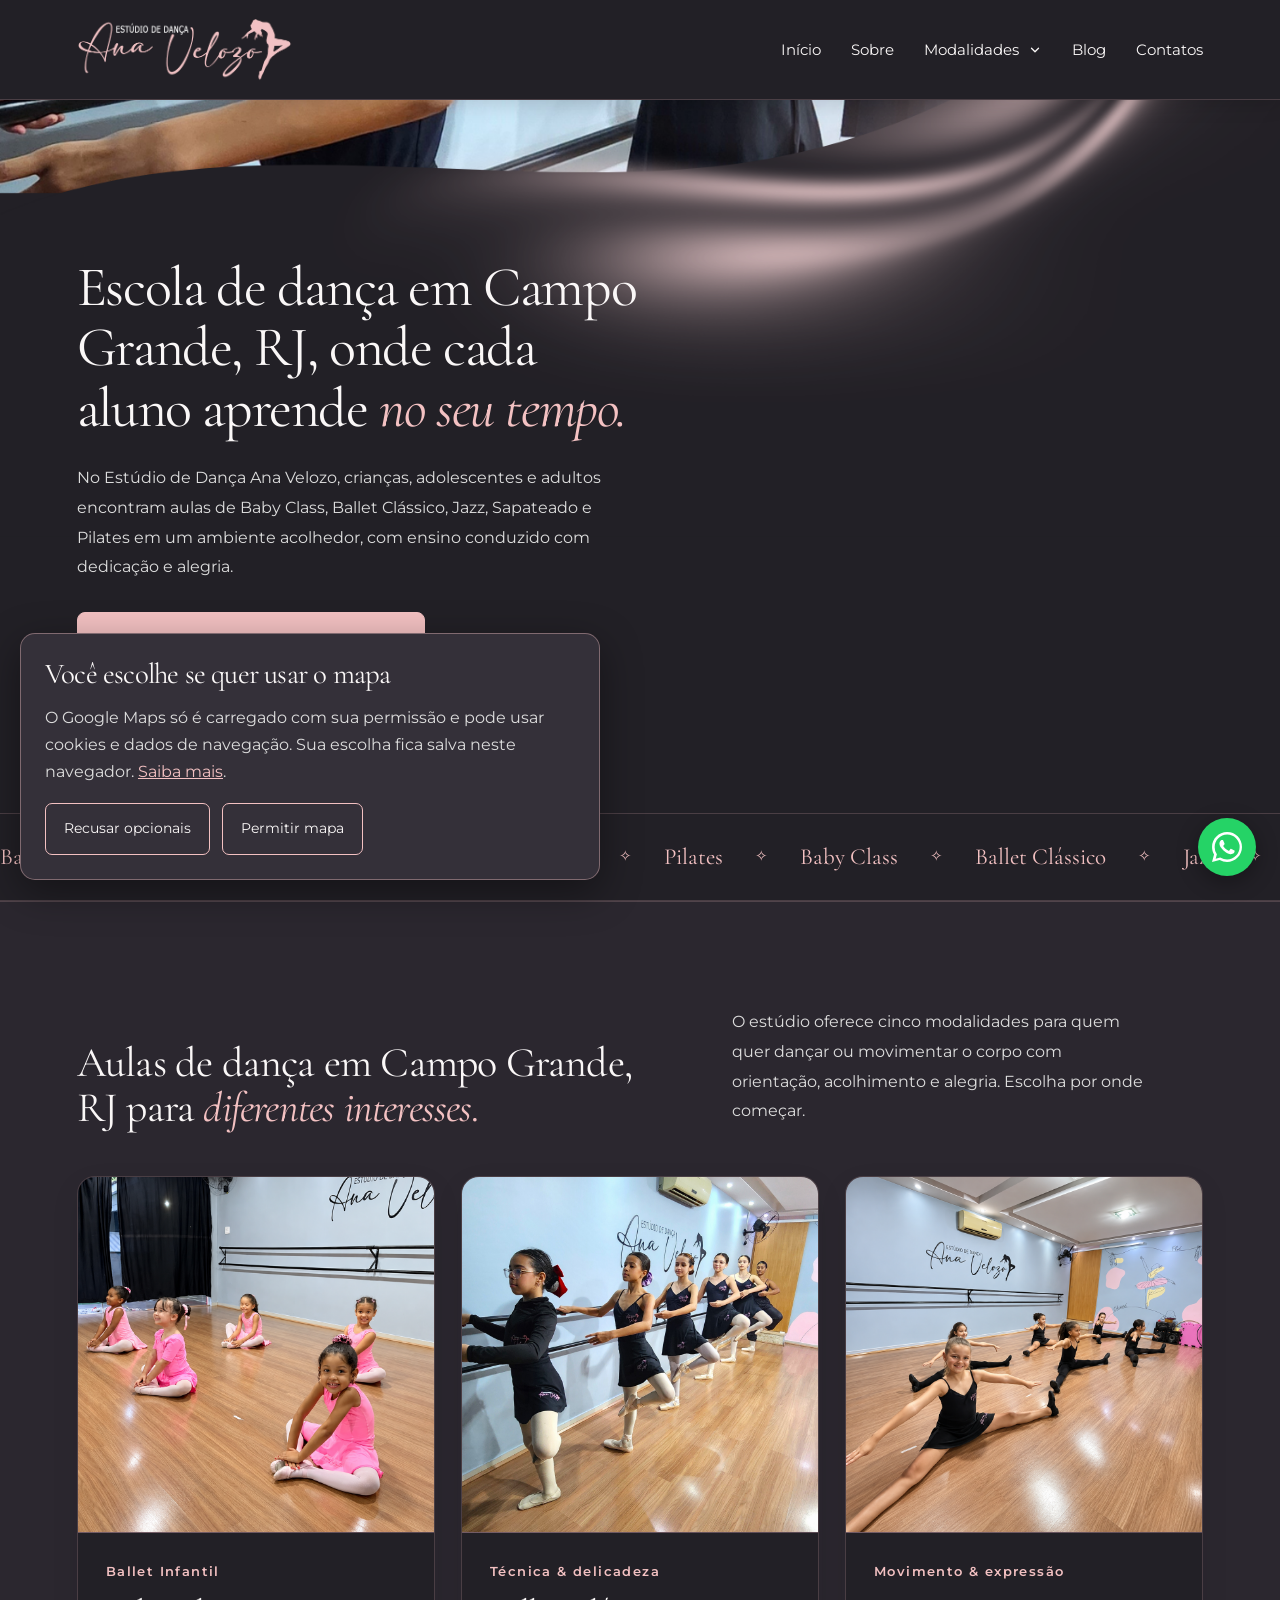
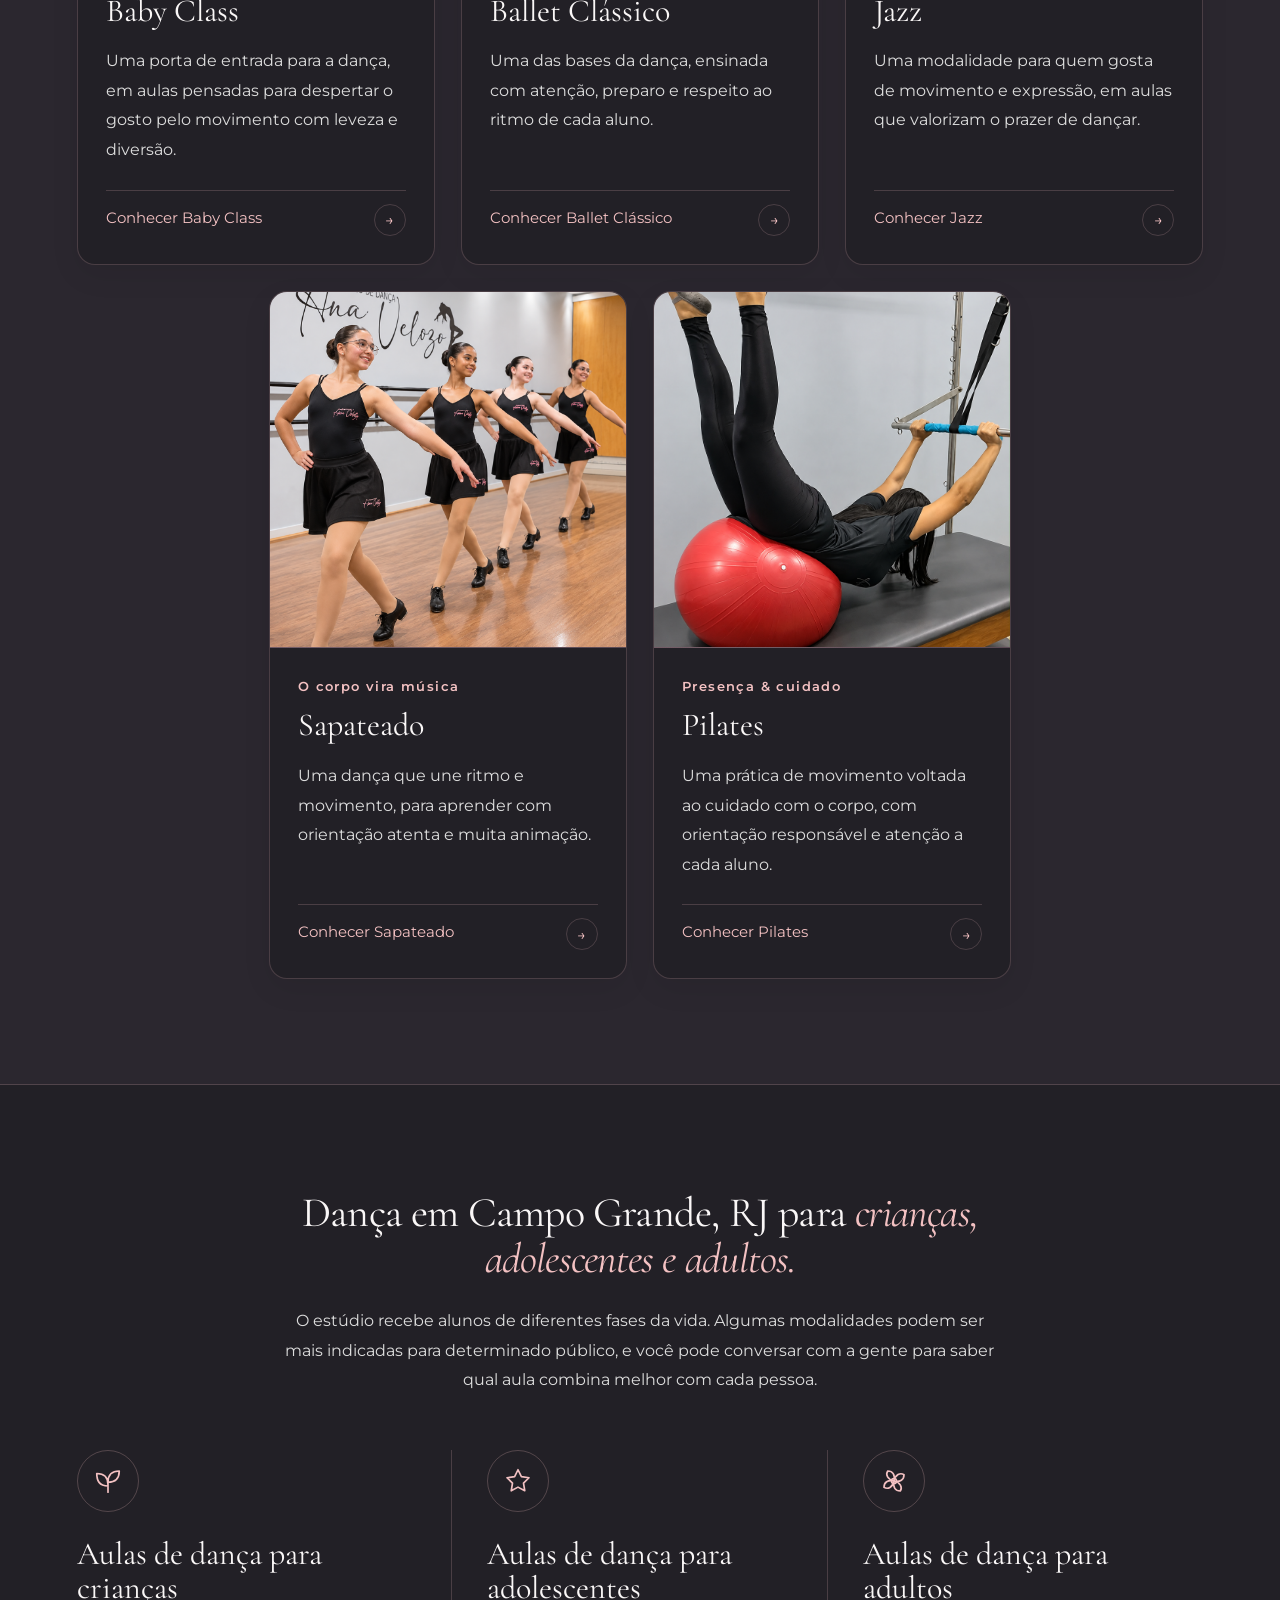
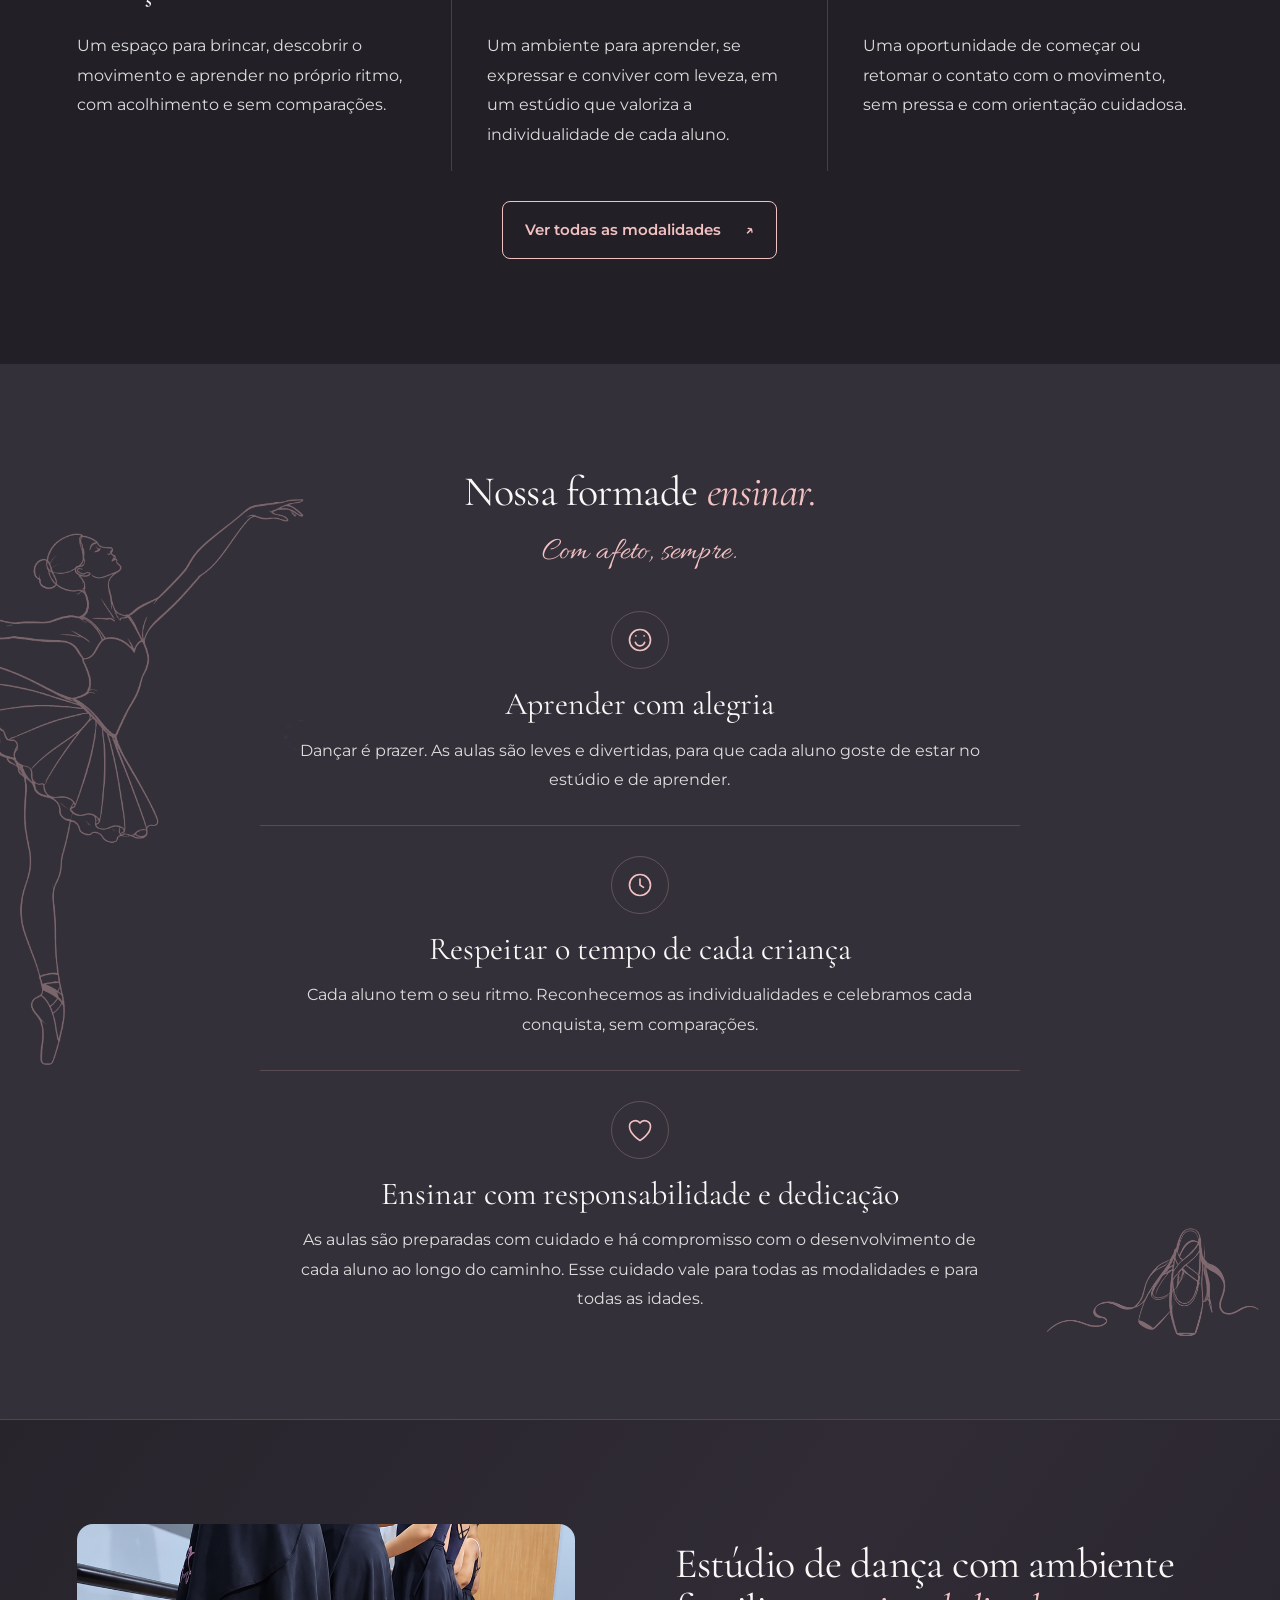
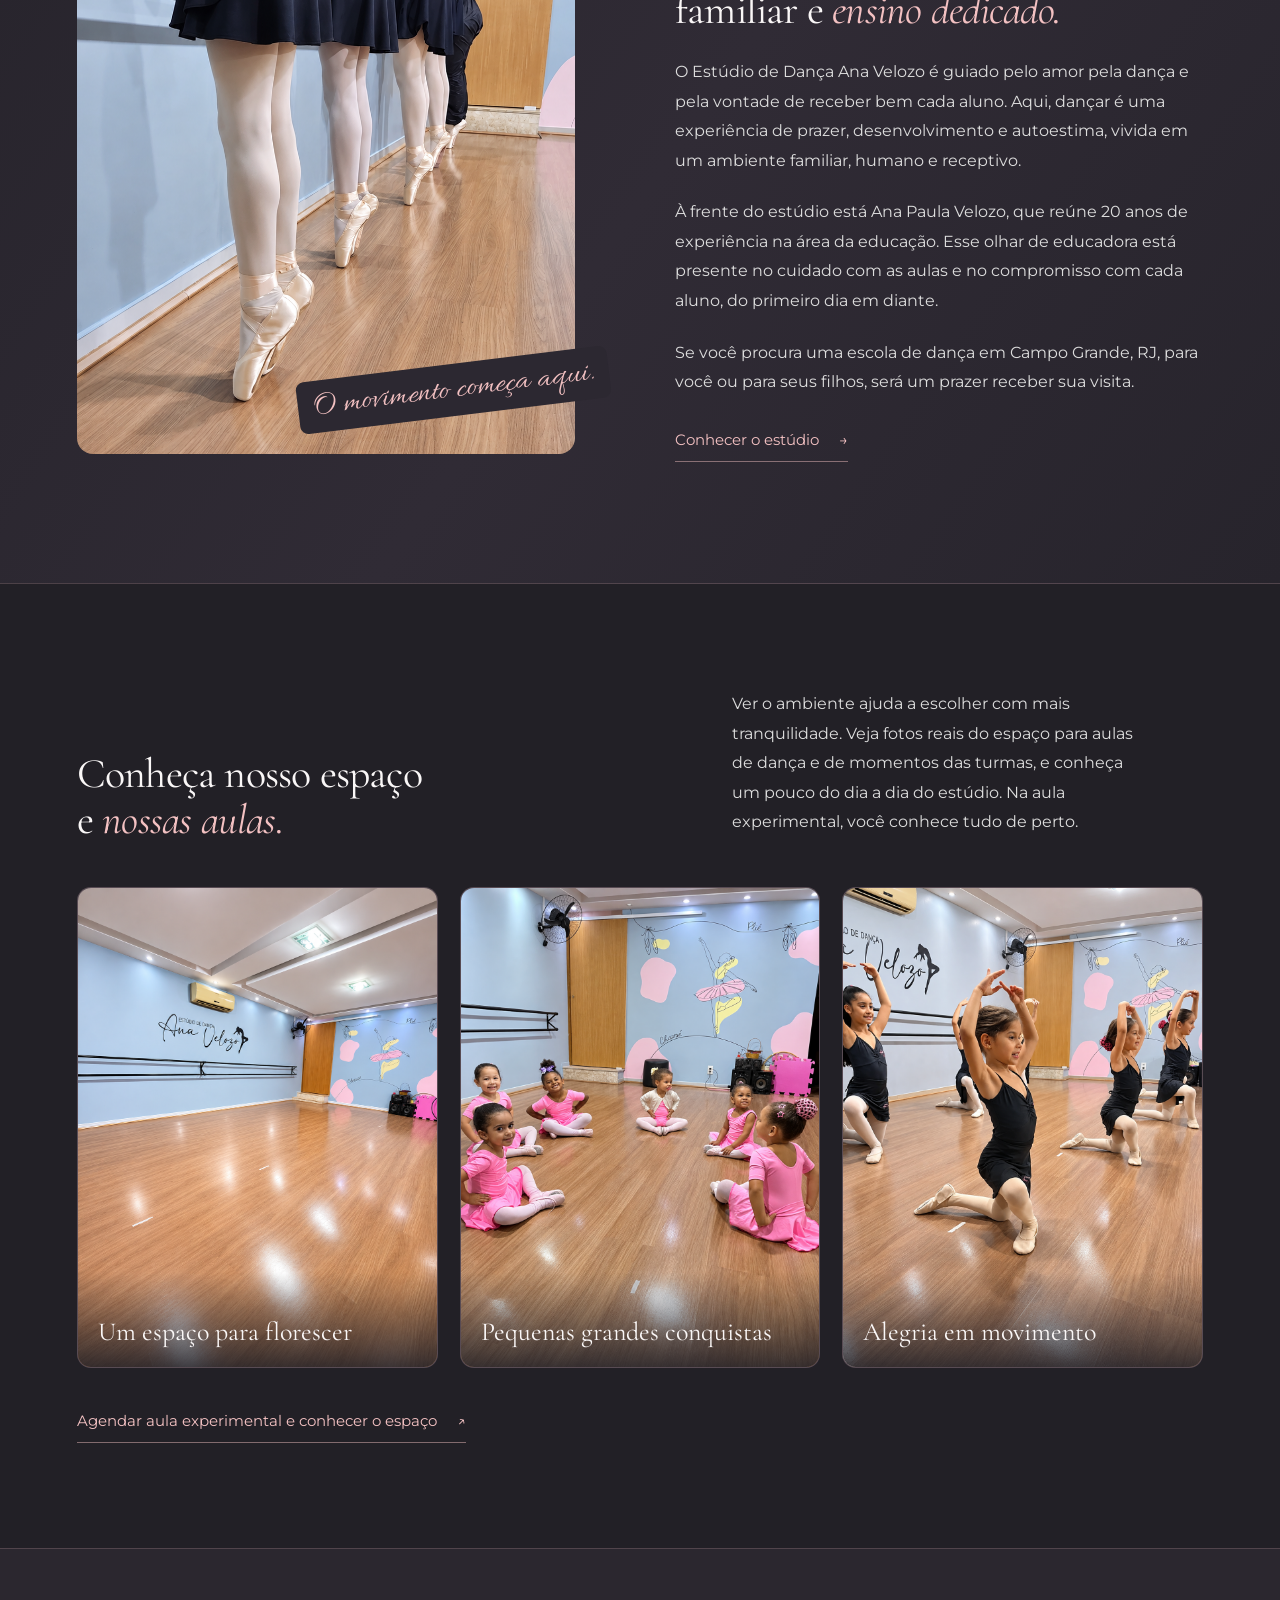
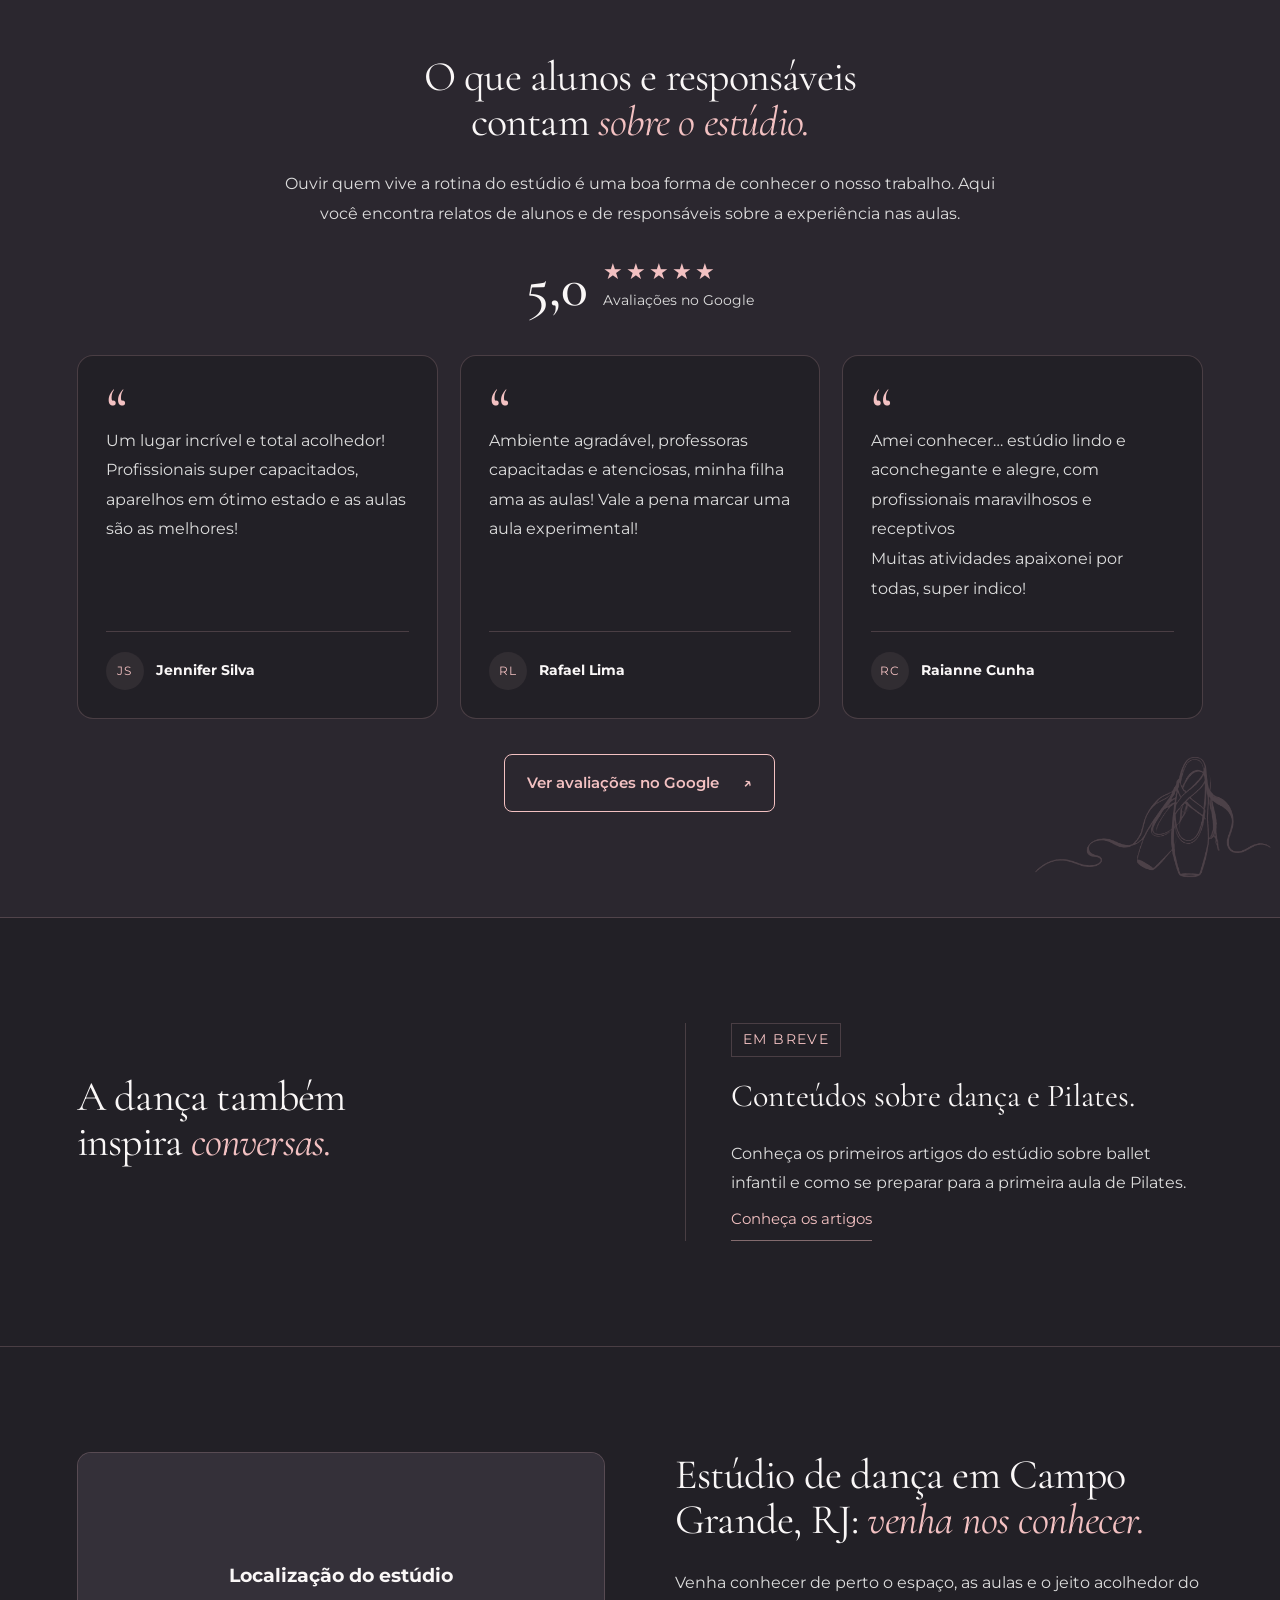
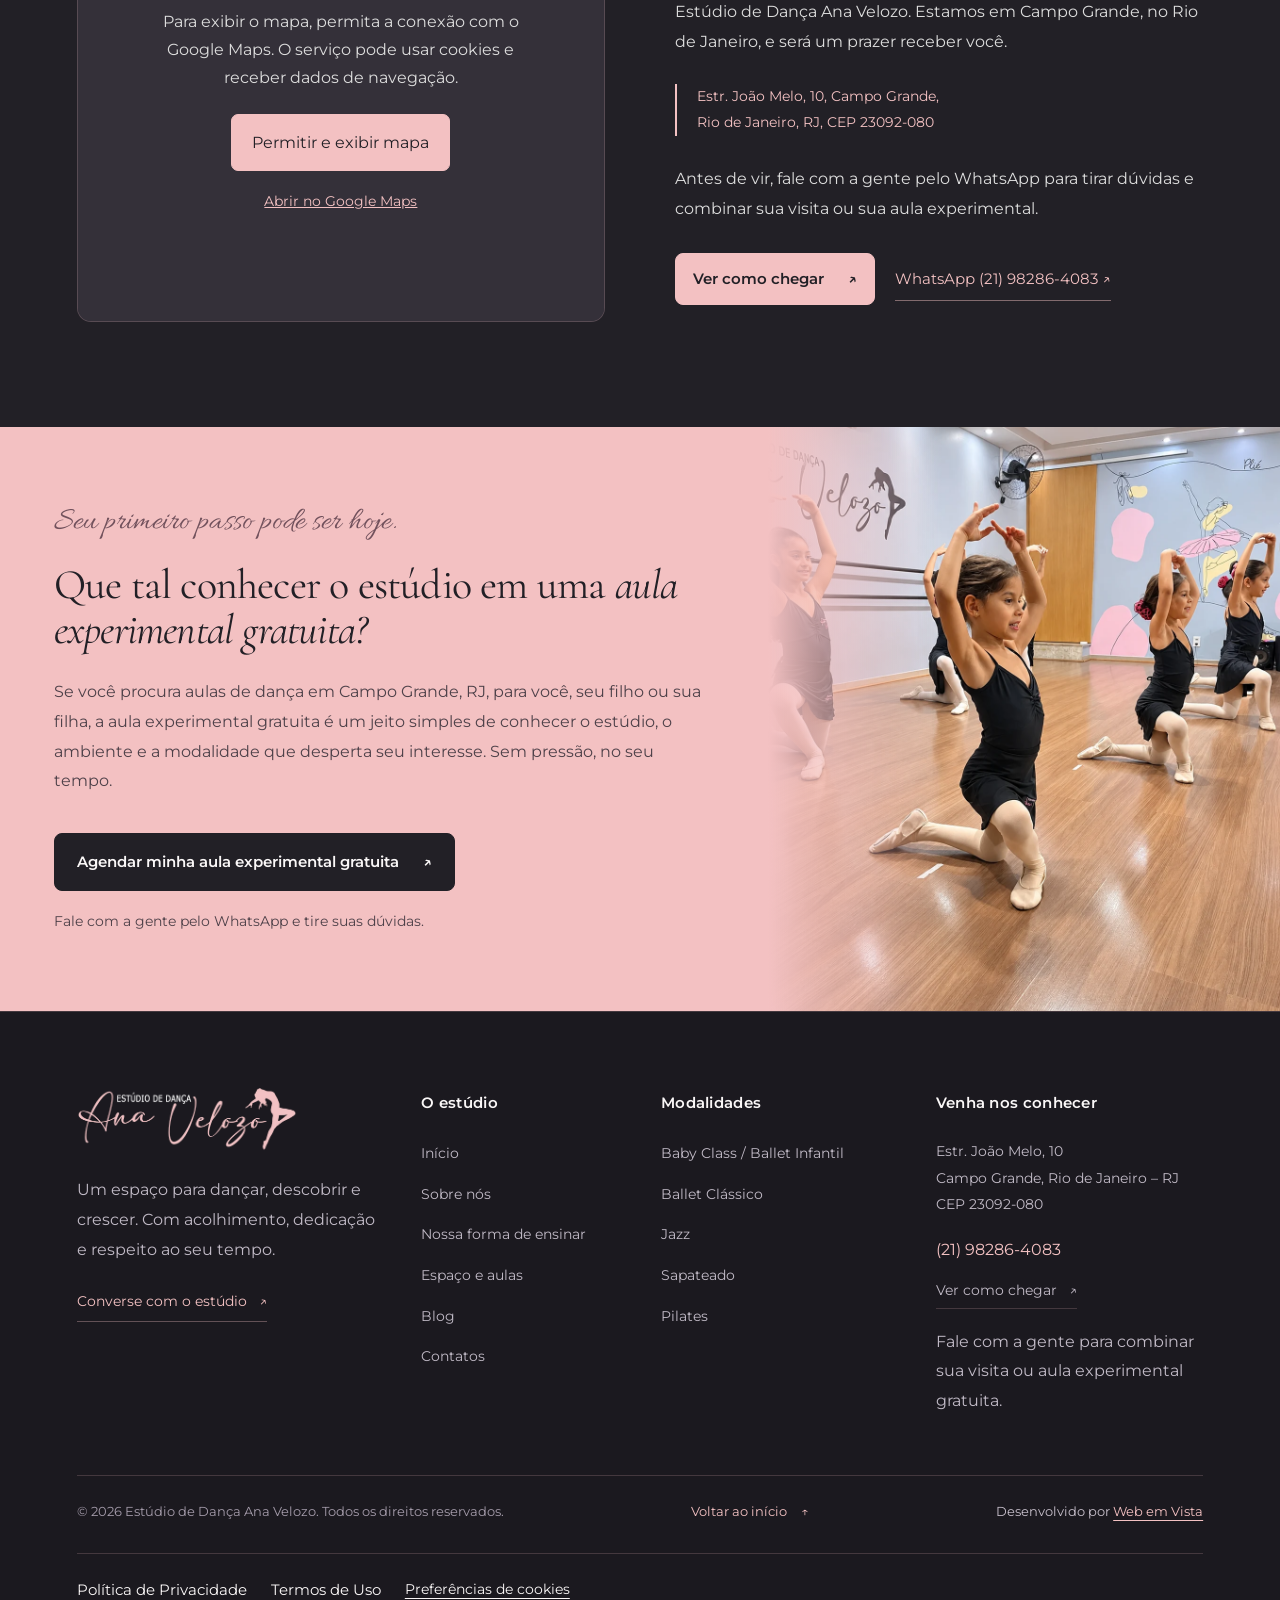
==== commit ff93b324: "Atualiza telefone e links do WhatsApp para (21) 98286-4083" ====
--- a/index.html
+++ b/index.html
@@ -1,20 +1,642 @@
 <!doctype html>
-<html lang="pt-BR"><head><meta charset="UTF-8"><meta name="viewport" content="width=device-width,initial-scale=1"><meta name="description" content="Estúdio de Dança Ana Velozo em Campo Grande, RJ. Baby Class, Ballet Clássico, Jazz, Sapateado e Pilates. Agende uma aula experimental gratuita."><meta name="theme-color" content="#222026"><title>Estúdio de Dança Ana Velozo | Campo Grande, RJ</title><link rel="preconnect" href="https://fonts.googleapis.com"><link rel="preconnect" href="https://fonts.gstatic.com" crossorigin><link href="https://fonts.googleapis.com/css2?family=Allura&amp;family=Cormorant+Garamond:ital,wght@0,400;0,500;0,600;1,400;1,500&amp;family=Montserrat:wght@400;500;600;700&amp;display=swap" rel="stylesheet"><link rel="stylesheet" href="/style.css?v=780b00d8818f"><script src="script.js?v=2ba8a708bf9e" defer></script><link rel="stylesheet" href="/legal.css?v=40f7b56a0d3e"><script src="/privacy.js?v=a1591efb0e61" defer></script></head>
-<body><a class="skip" href="#conteudo">Pular para o conteúdo</a><header><div class="container header-inner"><a class="brand" href="#inicio" aria-label="Ana Velozo — início"><img src="assets/logo.png" alt="Estúdio de Dança Ana Velozo" width="920" height="270"></a><button class="menu-toggle" aria-label="Abrir menu" aria-expanded="false" aria-controls="menu">☰</button><nav id="menu" aria-label="Menu principal"><a href="#inicio">Início</a><a href="/sobre/">Sobre</a><div class="dropdown"><button class="dropdown-toggle" aria-expanded="false" aria-controls="submenu">Modalidades <span class="menu-chevron" aria-hidden="true"><svg viewBox="0 0 16 16" fill="none" stroke="currentColor" stroke-width="1.5" stroke-linecap="round" stroke-linejoin="round" focusable="false"><path d="m4 6 4 4 4-4"></path></svg></span></button><div class="submenu" id="submenu"><a href="/modalidades/ballet-classico/">Ballet</a><a href="/modalidades/baby-class/">Ballet Infantil</a><a href="/modalidades/jazz/">Jazz</a><a href="/modalidades/sapateado/">Sapateado</a><a href="/modalidades/pilates/">Pilates</a></div></div><a href="/blog/">Blog</a><a href="/contato/">Contatos</a></nav></div></header>
-<main id="conteudo"><section class="hero" id="inicio"><div class="hero-visual"><picture><source media="(max-width: 820px)" srcset="assets/banner-mobile.png?v=1383b6affd1f"><img src="assets/banner-desktop.png?v=2" alt="Alunas do Estúdio de Dança Ana Velozo em aula de ballet" width="3200" height="1340" fetchpriority="high"></source></picture></div><div class="container hero-inner"><div class="hero-copy"><h1>Escola de dança em Campo Grande, RJ, onde cada aluno aprende <em>no seu tempo.</em></h1><p>No Estúdio de Dança Ana Velozo, crianças, adolescentes e adultos encontram aulas de Baby Class, Ballet Clássico, Jazz, Sapateado e Pilates em um ambiente acolhedor, com ensino conduzido com dedicação e alegria.</p><div class="actions"><a class="button" href="https://wa.me/5521985526176?text=Ol%C3%A1%21%20Quero%20agendar%20uma%20aula%20experimental%20gratuita." target="_blank" rel="noopener">Agendar aula experimental gratuita <span aria-hidden="true">↗</span></a></div></div></div></section>
-<div class="ribbon" role="region" aria-label="Modalidades: Baby Class, Ballet Clássico, Jazz, Sapateado e Pilates"><div class="ribbon-track" aria-hidden="true"><div class="ribbon-group"><span>Baby Class</span><i aria-hidden="true">✧</i><span>Ballet Clássico</span><i aria-hidden="true">✧</i><span>Jazz</span><i aria-hidden="true">✧</i><span>Sapateado</span><i aria-hidden="true">✧</i><span>Pilates</span><i aria-hidden="true">✧</i></div><div class="ribbon-group"><span>Baby Class</span><i aria-hidden="true">✧</i><span>Ballet Clássico</span><i aria-hidden="true">✧</i><span>Jazz</span><i aria-hidden="true">✧</i><span>Sapateado</span><i aria-hidden="true">✧</i><span>Pilates</span><i aria-hidden="true">✧</i></div><div class="ribbon-group"><span>Baby Class</span><i aria-hidden="true">✧</i><span>Ballet Clássico</span><i aria-hidden="true">✧</i><span>Jazz</span><i aria-hidden="true">✧</i><span>Sapateado</span><i aria-hidden="true">✧</i><span>Pilates</span><i aria-hidden="true">✧</i></div><div class="ribbon-group"><span>Baby Class</span><i aria-hidden="true">✧</i><span>Ballet Clássico</span><i aria-hidden="true">✧</i><span>Jazz</span><i aria-hidden="true">✧</i><span>Sapateado</span><i aria-hidden="true">✧</i><span>Pilates</span><i aria-hidden="true">✧</i></div></div></div>
+<html lang="pt-BR">
 
-<section class="section courses-section" id="modalidades"><div class="container"><div class="section-heading"><div><h2>Aulas de dança em Campo Grande, RJ para <em>diferentes interesses.</em></h2></div><p>O estúdio oferece cinco modalidades para quem quer dançar ou movimentar o corpo com orientação, acolhimento e alegria. Escolha por onde começar.</p></div><div class="courses"><article class="course" id="baby-class"><div class="course-media has-photo"><img src="assets/modalidade-baby-class.png" alt="Crianças em aula de Baby Class no Estúdio Ana Velozo" loading="lazy" width="1086" height="1448"></div><div class="course-body"><p class="eyebrow">Ballet Infantil</p><h3>Baby Class</h3><p>Uma porta de entrada para a dança, em aulas pensadas para despertar o gosto pelo movimento com leveza e diversão.</p><button class="text-link modality-link" data-modality="Baby Class" aria-label="Conhecer a Baby Class">Conhecer Baby Class <span aria-hidden="true">→</span></button></div></article><article class="course" id="ballet-classico"><div class="course-media has-photo"><img src="assets/modalidade-ballet-classico.jpg" alt="Alunas em aula de Ballet Clássico no Estúdio Ana Velozo" loading="lazy" width="2252" height="4000"></div><div class="course-body"><p class="eyebrow">Técnica &amp; delicadeza</p><h3>Ballet Clássico</h3><p>Uma das bases da dança, ensinada com atenção, preparo e respeito ao ritmo de cada aluno.</p><a class="text-link" href="/modalidades/ballet-classico/">Conhecer Ballet Clássico <span aria-hidden="true">→</span></a></div></article><article class="course" id="jazz"><div class="course-media has-photo"><img src="assets/modalidade-jazz.png" alt="Turma de Jazz em aula no Estúdio Ana Velozo" loading="lazy" width="1086" height="1448"></div><div class="course-body"><p class="eyebrow">Movimento &amp; expressão</p><h3>Jazz</h3><p>Uma modalidade para quem gosta de movimento e expressão, em aulas que valorizam o prazer de dançar.</p><a class="text-link" href="/modalidades/jazz/">Conhecer Jazz <span aria-hidden="true">→</span></a></div></article><article class="course" id="sapateado"><div class="course-media has-photo"><img src="assets/modalidade-sapateado.png" alt="Alunas praticando Sapateado no Estúdio Ana Velozo" loading="lazy" width="1086" height="1448"></div><div class="course-body"><p class="eyebrow">O corpo vira música</p><h3>Sapateado</h3><p>Uma dança que une ritmo e movimento, para aprender com orientação atenta e muita animação.</p><a class="text-link" href="/modalidades/sapateado/">Conhecer Sapateado <span aria-hidden="true">→</span></a></div></article><article class="course" id="pilates"><div class="course-media has-photo"><img src="assets/modalidade-pilates.png" alt="Exercício de Pilates com aparelhos no Estúdio Ana Velozo" loading="lazy" width="941" height="1672"></div><div class="course-body"><p class="eyebrow">Presença &amp; cuidado</p><h3>Pilates</h3><p>Uma prática de movimento voltada ao cuidado com o corpo, com orientação responsável e atenção a cada aluno.</p><a class="text-link" href="/modalidades/pilates/">Conhecer Pilates <span aria-hidden="true">→</span></a></div></article></div></div></section>
-<section class="section container ages"><div class="center-heading"><h2>Dança em Campo Grande, RJ para <em>crianças, adolescentes e adultos.</em></h2><p>O estúdio recebe alunos de diferentes fases da vida. Algumas modalidades podem ser mais indicadas para determinado público, e você pode conversar com a gente para saber qual aula combina melhor com cada pessoa.</p></div><div class="age-grid"><article><span class="age-icon" aria-hidden="true"><svg viewBox="0 0 24 24" fill="none" stroke="currentColor" stroke-width="1.35" stroke-linecap="round" stroke-linejoin="round" focusable="false"><path d="M12 21v-8M12 16C5 16 3 12 3 6c6 0 9 3 9 9M12 13c0-6 3-9 9-9 0 6-3 9-9 9"></path></svg></span><h3>Aulas de dança para crianças</h3><p>Um espaço para brincar, descobrir o movimento e aprender no próprio ritmo, com acolhimento e sem comparações.</p></article><article><span class="age-icon" aria-hidden="true"><svg viewBox="0 0 24 24" fill="none" stroke="currentColor" stroke-width="1.35" stroke-linecap="round" stroke-linejoin="round" focusable="false"><path d="m12 3 2.7 5.5 6.1.9-4.4 4.3 1 6.1-5.4-2.9-5.4 2.9 1-6.1-4.4-4.3 6.1-.9L12 3Z"></path></svg></span><h3>Aulas de dança para adolescentes</h3><p>Um ambiente para aprender, se expressar e conviver com leveza, em um estúdio que valoriza a individualidade de cada aluno.</p></article><article><span class="age-icon" aria-hidden="true"><svg viewBox="0 0 24 24" fill="none" stroke="currentColor" stroke-width="1.35" stroke-linecap="round" stroke-linejoin="round" focusable="false"><path d="M12 12C7 11 5 7 7 4c4 0 6 3 5 8ZM12 12c1-5 5-7 8-5 0 4-3 6-8 5ZM12 12c5 1 7 5 5 8-4 0-6-3-5-8ZM12 12c-1 5-5 7-8 5 0-4 3-6 8-5Z"></path><circle cx="12" cy="12" r="2"></circle></svg></span><h3>Aulas de dança para adultos</h3><p>Uma oportunidade de começar ou retomar o contato com o movimento, sem pressa e com orientação cuidadosa.</p></article></div><a class="button outline" href="#modalidades">Ver todas as modalidades <span aria-hidden="true">↗</span></a></section>
+<head>
+  <meta charset="UTF-8" />
+  <meta name="viewport" content="width=device-width,initial-scale=1" />
+  <meta name="description" content="Conheça o Estúdio de Dança Ana Velozo, em Campo Grande, RJ. Aulas de Baby Class, Ballet Clássico, Jazz, Sapateado e Pilates para diferentes idades." />
+  <link rel="canonical" href="https://www.studioanavelozo.com.br/" />
+  <meta property="og:locale" content="pt_BR" />
+  <meta property="og:type" content="website" />
+  <meta property="og:title" content="Escola de Dança em Campo Grande, RJ | Ana Velozo" />
+  <meta property="og:description" content="Conheça o Estúdio de Dança Ana Velozo, em Campo Grande, RJ. Aulas de Baby Class, Ballet Clássico, Jazz, Sapateado e Pilates para diferentes idades." />
+  <meta property="og:url" content="https://www.studioanavelozo.com.br/" />
+  <meta property="og:site_name" content="Estúdio de Dança Ana Velozo" />
+  <meta property="og:image" content="https://www.studioanavelozo.com.br/assets/banner-desktop.png" />
+  <meta name="twitter:card" content="summary_large_image" />
+  <meta name="twitter:title" content="Escola de Dança em Campo Grande, RJ | Ana Velozo" />
+  <meta name="twitter:description" content="Conheça o Estúdio de Dança Ana Velozo, em Campo Grande, RJ. Aulas de Baby Class, Ballet Clássico, Jazz, Sapateado e Pilates para diferentes idades." />
+  <meta name="twitter:image" content="https://www.studioanavelozo.com.br/assets/banner-desktop.png" />
+  <meta name="theme-color" content="#222026" />
+  <title>Escola de Dança em Campo Grande, RJ | Ana Velozo</title>
+  <link rel="preconnect" href="https://fonts.googleapis.com" />
+  <link rel="preconnect" href="https://fonts.gstatic.com" crossorigin />
+  <link href="https://fonts.googleapis.com/css2?family=Allura&amp;family=Cormorant+Garamond:ital,wght@0,400;0,500;0,600;1,400;1,500&amp;family=Montserrat:wght@400;500;600;700&amp;display=swap" rel="stylesheet" />
+  <link rel="stylesheet" href="/style.css?v=780b00d8818f" />
+  <script src="script.js?v=2ba8a708bf9e" defer></script>
+  <link rel="stylesheet" href="/legal.css?v=40f7b56a0d3e" />
+  <script src="/privacy.js?v=a1591efb0e61" defer></script>
 
-<section class="section teaching" id="ensino"><div class="container teaching-grid"><div><h2>Nossa forma<br>de <em>ensinar.</em></h2><span class="handwritten">Com afeto, sempre.</span></div><div class="principles"><article><span class="principle-icon" aria-hidden="true"><svg viewBox="0 0 24 24" fill="none" stroke="currentColor" stroke-width="1.4" stroke-linecap="round" stroke-linejoin="round" focusable="false"><circle cx="12" cy="12" r="9"></circle><path d="M8 14s1 3 4 3 4-3 4-3M8.5 8.5h.01M15.5 8.5h.01"></path></svg></span><div><h3>Aprender com alegria</h3><p>Dançar é prazer. As aulas são leves e divertidas, para que cada aluno goste de estar no estúdio e de aprender.</p></div></article><article><span class="principle-icon" aria-hidden="true"><svg viewBox="0 0 24 24" fill="none" stroke="currentColor" stroke-width="1.4" stroke-linecap="round" stroke-linejoin="round" focusable="false"><circle cx="12" cy="12" r="9"></circle><path d="M12 7v5l3 2"></path></svg></span><div><h3>Respeitar o tempo de cada criança</h3><p>Cada aluno tem o seu ritmo. Reconhecemos as individualidades e celebramos cada conquista, sem comparações.</p></div></article><article><span class="principle-icon" aria-hidden="true"><svg viewBox="0 0 24 24" fill="none" stroke="currentColor" stroke-width="1.4" stroke-linecap="round" stroke-linejoin="round" focusable="false"><path d="M12 21s-9-5.5-9-12a5 5 0 0 1 9-3 5 5 0 0 1 9 3c0 6.5-9 12-9 12Z"></path></svg></span><div><h3>Ensinar com responsabilidade e dedicação</h3><p>As aulas são preparadas com cuidado e há compromisso com o desenvolvimento de cada aluno ao longo do caminho. Esse cuidado vale para todas as modalidades e para todas as idades.</p></div></article></div></div></section>
-<section class="section container about" id="sobre"><figure class="about-photo"><img src="assets/sobre-estudio.png" alt="Estúdio de Dança Ana Velozo" width="941" height="1672" loading="lazy"><span class="handwritten">O movimento começa aqui.</span></figure><div><h2>Estúdio de dança com ambiente familiar e <em>ensino dedicado.</em></h2><p>O Estúdio de Dança Ana Velozo é guiado pelo amor pela dança e pela vontade de receber bem cada aluno. Aqui, dançar é uma experiência de prazer, desenvolvimento e autoestima, vivida em um ambiente familiar, humano e receptivo.</p><p>À frente do estúdio está Ana Paula Velozo, que reúne 20 anos de experiência na área da educação. Esse olhar de educadora está presente no cuidado com as aulas e no compromisso com cada aluno, do primeiro dia em diante.</p><p>Se você procura uma escola de dança em Campo Grande, RJ, para você ou para seus filhos, será um prazer receber sua visita.</p><a class="text-link" href="#ensino">Conhecer o estúdio <span aria-hidden="true">→</span></a></div></section>
-<section class="section container space" id="espaco"><div class="section-heading"><div><h2>Conheça nosso espaço<br>e <em>nossas aulas.</em></h2></div><p>Ver o ambiente ajuda a escolher com mais tranquilidade. Veja fotos reais do espaço para aulas de dança e de momentos das turmas, e conheça um pouco do dia a dia do estúdio. Na aula experimental, você conhece tudo de perto.</p></div><div class="gallery" aria-label="Fotos do espaço e das aulas do Estúdio Ana Velozo"><figure class="gallery-photo"><img src="assets/galeria-espaco.png" alt="Sala do Estúdio de Dança Ana Velozo" width="1087" height="1447" loading="lazy"><figcaption>Um espaço para florescer</figcaption></figure><figure class="gallery-photo"><img src="assets/galeria-aula-1.png" alt="Crianças em aula de Baby Class no Estúdio Ana Velozo" width="1086" height="1448" loading="lazy"><figcaption>Pequenas grandes conquistas</figcaption></figure><figure class="gallery-photo"><img src="assets/galeria-aula-2.png" alt="Alunas em aula de ballet no Estúdio Ana Velozo" width="1086" height="1448" loading="lazy"><figcaption>Alegria em movimento</figcaption></figure></div><a class="text-link" href="https://wa.me/5521985526176?text=Ol%C3%A1%21%20Quero%20agendar%20uma%20aula%20experimental%20gratuita." target="_blank" rel="noopener">Agendar aula experimental e conhecer o espaço <span aria-hidden="true">↗</span></a></section>
-<section class="ballet-watermark-section section testimonials"><span class="ballet-watermark ballet-watermark-shoes ballet-watermark-right" aria-hidden="true"></span><div class="container center-heading"><h2>O que alunos e responsáveis<br>contam <em>sobre o estúdio.</em></h2><p>Ouvir quem vive a rotina do estúdio é uma boa forma de conhecer o nosso trabalho. Aqui você encontra relatos de alunos e de responsáveis sobre a experiência nas aulas.</p><div class="review-rating" aria-label="Nota 5 de 5 nas avaliações do Google"><strong>5,0</strong><span><span class="review-stars" aria-hidden="true">★★★★★</span><small>Avaliações no Google</small></span></div><div class="reviews-grid"><figure class="review-card"><span class="review-quote" aria-hidden="true">“</span><blockquote><p>Um lugar incrível e total acolhedor! Profissionais super capacitados, aparelhos em ótimo estado e as aulas são as melhores!</p></blockquote><figcaption><span class="review-avatar" aria-hidden="true">JS</span><strong>Jennifer Silva</strong></figcaption></figure><figure class="review-card"><span class="review-quote" aria-hidden="true">“</span><blockquote><p>Ambiente agradável, professoras capacitadas e atenciosas, minha filha ama as aulas! Vale a pena marcar uma aula experimental!</p></blockquote><figcaption><span class="review-avatar" aria-hidden="true">RL</span><strong>Rafael Lima</strong></figcaption></figure><figure class="review-card"><span class="review-quote" aria-hidden="true">“</span><blockquote><p>Amei conhecer… estúdio lindo e aconchegante e alegre, com profissionais maravilhosos e receptivos<br>Muitas atividades apaixonei por todas, super indico!</p></blockquote><figcaption><span class="review-avatar" aria-hidden="true">RC</span><strong>Raianne Cunha</strong></figcaption></figure></div><a class="button outline google-reviews-link" href="https://share.google/hdT7XfViESbwsaAQs" target="_blank" rel="noopener">Ver avaliações no Google <span aria-hidden="true">↗</span></a></div></section>
-<section class="section container blog" id="blog"><div><h2>A dança também<br>inspira <em>conversas.</em></h2></div><div class="blog-status"><span class="tag">EM BREVE</span><h3>Conteúdos sobre dança e Pilates.</h3><p>Conheça os primeiros artigos do estúdio sobre ballet infantil e como se preparar para a primeira aula de Pilates.</p><a class="text-link" href="/blog/">Conheça os artigos</a></div></section>
-<section class="section location" id="contatos"><div class="container location-grid"><div class="location-map"><iframe title="Localização do Estúdio de Dança Ana Velozo no Google Maps" width="400" height="300" style="border:0;" allowfullscreen loading="lazy" referrerpolicy="strict-origin-when-cross-origin" data-map-src="https://www.google.com/maps/embed?pb=!1m18!1m12!1m3!1d3676.0703983615476!2d-43.5495029!3d-22.8738577!2m3!1f0!2f0!3f0!3m2!1i1024!2i768!4f13.1!3m3!1m2!1s0x9be12bf1a7f3cd%3A0x7181696cbaff1a4d!2sEst%C3%BAdio%20de%20Dan%C3%A7a%20Ana%20Velozo%20-%20Dan%C3%A7a%20e%20Pilates!5e0!3m2!1spt-BR!2sbr!4v1794537131840!5m2!1spt-BR!2sbr" hidden="hidden"></iframe><div class="map-consent-placeholder" data-map-placeholder><strong>Localização do estúdio</strong><p>Para exibir o mapa, permita a conexão com o Google Maps. O serviço pode usar cookies e receber dados de navegação.</p><button type="button" data-map-allow>Permitir e exibir mapa</button><a href="https://www.google.com/maps/search/?api=1&amp;query=Estrada+Joao+Melo+10+Campo+Grande+Rio+de+Janeiro" target="_blank" rel="noopener">Abrir no Google Maps</a></div></div><div><h2>Estúdio de dança em Campo Grande, RJ: <em>venha nos conhecer.</em></h2><p>Venha conhecer de perto o espaço, as aulas e o jeito acolhedor do Estúdio de Dança Ana Velozo. Estamos em Campo Grande, no Rio de Janeiro, e será um prazer receber você.</p><address>Estr. João Melo, 10, Campo Grande,<br>Rio de Janeiro, RJ, CEP 23092-080</address><p>Antes de vir, fale com a gente pelo WhatsApp para tirar dúvidas e combinar sua visita ou sua aula experimental.</p><div class="actions"><a class="button" href="https://www.google.com/maps/search/?api=1&amp;query=Estrada+Joao+Melo+10+Campo+Grande+Rio+de+Janeiro" target="_blank" rel="noopener">Ver como chegar <span aria-hidden="true">↗</span></a><a class="text-link" href="https://wa.me/5521985526176?text=Ol%C3%A1%21%20Quero%20agendar%20uma%20aula%20experimental%20gratuita." target="_blank" rel="noopener">WhatsApp (21) 98552-6176 ↗</a></div></div></div></section>
-<section class="final-cta"><div class="container center-heading"><span class="handwritten">Seu primeiro passo pode ser hoje.</span><h2>Que tal conhecer o estúdio em uma <em>aula experimental gratuita?</em></h2><p>Se você procura aulas de dança em Campo Grande, RJ, para você, seu filho ou sua filha, a aula experimental gratuita é um jeito simples de conhecer o estúdio, o ambiente e a modalidade que desperta seu interesse. Sem pressão, no seu tempo.</p><a class="button dark" href="https://wa.me/5521985526176?text=Ol%C3%A1%21%20Quero%20agendar%20uma%20aula%20experimental%20gratuita." target="_blank" rel="noopener">Agendar minha aula experimental gratuita <span aria-hidden="true">↗</span></a><p class="micro">Fale com a gente pelo WhatsApp e tire suas dúvidas.</p></div></section></main>
-<footer class="institutional-footer"><div class="container footer-grid"><div class="footer-identity"><a class="brand" href="#inicio" aria-label="Estúdio Ana Velozo — início"><img src="assets/logo.png" alt="Estúdio de Dança Ana Velozo" width="920" height="270" loading="lazy"></a><p>Um espaço para dançar, descobrir e crescer. Com acolhimento, dedicação e respeito ao seu tempo.</p><a class="footer-contact-link" href="https://wa.me/5521985526176" target="_blank" rel="noopener">Converse com o estúdio <span aria-hidden="true">↗</span></a></div><div class="footer-column"><h3>O estúdio</h3><ul><li><a href="#inicio">Início</a></li><li><a href="/sobre/">Sobre nós</a></li><li><a href="#ensino">Nossa forma de ensinar</a></li><li><a href="#espaco">Espaço e aulas</a></li><li><a href="/blog/">Blog</a></li><li><a href="/contato/">Contatos</a></li></ul></div><div class="footer-column"><h3>Modalidades</h3><ul><li><a href="/modalidades/baby-class/">Baby Class / Ballet Infantil</a></li><li><a href="/modalidades/ballet-classico/">Ballet Clássico</a></li><li><a href="/modalidades/jazz/">Jazz</a></li><li><a href="/modalidades/sapateado/">Sapateado</a></li><li><a href="/modalidades/pilates/">Pilates</a></li></ul></div><div class="footer-column footer-location"><h3>Venha nos conhecer</h3><address>Estr. João Melo, 10<br>Campo Grande, Rio de Janeiro – RJ<br>CEP 23092-080</address><a href="https://wa.me/5521985526176" target="_blank" rel="noopener" class="footer-phone">(21) 98552-6176</a><a href="https://www.google.com/maps/search/?api=1&amp;query=Estrada+Joao+Melo+10+Campo+Grande+Rio+de+Janeiro" target="_blank" rel="noopener" class="footer-directions">Ver como chegar <span aria-hidden="true">↗</span></a><p>Fale com a gente para combinar sua visita ou aula experimental gratuita.</p></div></div><div class="container footer-bottom"><small>© <span id="year">2026</span> Estúdio de Dança Ana Velozo. Todos os direitos reservados.</small><a href="#inicio" class="footer-back">Voltar ao início <span aria-hidden="true">↑</span></a><span class="footer-developer">Desenvolvido por <a href="https://www.webemvista.com.br/" target="_blank" rel="noopener">Web em Vista</a></span></div><nav class="container footer-legal-links" aria-label="Informações legais"><a href="/privacidade/">Política de Privacidade</a><a href="/termos-de-uso/">Termos de Uso</a><button type="button" data-privacy-open>Preferências de cookies</button></nav></footer>
-<dialog id="modality-dialog" aria-labelledby="dialog-title"><button class="dialog-close" aria-label="Fechar detalhes">×</button><p class="eyebrow">ENCONTRE O SEU MOVIMENTO</p><h2 id="dialog-title"></h2><p id="dialog-description"></p><p>Converse com a gente para conhecer as turmas, os horários e a aula mais indicada para você ou seu filho.</p><a class="button" id="dialog-whatsapp" href="https://wa.me/5521985526176?text=Ol%C3%A1%21%20Quero%20agendar%20uma%20aula%20experimental%20gratuita." target="_blank" rel="noopener">Quero conhecer esta modalidade ↗</a></dialog>
-<a class="whatsapp-float" href="https://wa.me/5521985526176?text=Ol%C3%A1%21%20Quero%20saber%20mais%20sobre%20as%20aulas%20do%20est%C3%BAdio." target="_blank" rel="noopener" aria-label="Falar com o Estúdio Ana Velozo pelo WhatsApp (abre em nova aba)"><svg viewBox="0 0 24 24" aria-hidden="true" focusable="false" fill="currentColor"><path d="M20.52 3.48A11.91 11.91 0 0 0 12.04 0C5.43 0 .04 5.38.04 12c0 2.12.55 4.19 1.6 6.02L0 24l6.14-1.61A12.02 12.02 0 0 0 12.04 24H12c6.62 0 12-5.38 12-12 0-3.21-1.24-6.22-3.48-8.52ZM12.04 21.98a9.98 9.98 0 0 1-5.08-1.39l-.37-.22-3.64.96.97-3.55-.24-.38a9.92 9.92 0 0 1-1.53-5.4c0-5.5 4.47-9.98 9.98-9.98 2.66 0 5.17 1.04 7.05 2.93A9.9 9.9 0 0 1 22.1 12c0 5.5-4.48 9.98-10.06 9.98Zm5.48-7.48c-.3-.15-1.77-.87-2.05-.97-.28-.1-.48-.15-.68.15-.2.3-.77.97-.95 1.17-.17.2-.35.22-.65.07-.3-.15-1.26-.46-2.4-1.48-.89-.79-1.49-1.77-1.66-2.07-.18-.3-.02-.46.13-.61.13-.13.3-.35.45-.53.15-.17.2-.3.3-.5.1-.2.05-.37-.03-.52-.07-.15-.67-1.62-.92-2.22-.24-.58-.48-.5-.67-.51h-.58c-.2 0-.52.07-.8.37-.27.3-1.04 1.02-1.04 2.49 0 1.47 1.07 2.89 1.22 3.09.15.2 2.11 3.22 5.11 4.51.71.31 1.27.49 1.7.63.71.23 1.36.2 1.87.12.57-.09 1.77-.72 2.02-1.42.25-.7.25-1.3.17-1.42-.07-.13-.27-.2-.57-.35Z"></path></svg></a>
-<section id="privacy-banner" class="privacy-banner" aria-label="Sua privacidade" hidden><h2>Você escolhe se quer usar o mapa</h2><p>O Google Maps só é carregado com sua permissão e pode usar cookies e dados de navegação. Sua escolha fica salva neste navegador. <a href="/privacidade/">Saiba mais</a>.</p><div class="privacy-actions"><button type="button" data-privacy-reject>Recusar opcionais</button><button type="button" data-privacy-accept>Permitir mapa</button></div></section><dialog id="privacy-settings" class="privacy-settings" aria-labelledby="privacy-title"><button type="button" class="dialog-close" id="privacy-close" aria-label="Fechar preferências">×</button><h2 id="privacy-title">Preferências de cookies</h2><p>O mapa do Google é opcional. A navegação e o contato com o estúdio continuam disponíveis sem ele.</p><label><input type="checkbox" id="privacy-maps">Permitir Google Maps</label><p>A escolha é salva localmente por até 180 dias. Ao desativar, os mapas incorporados deixam de carregar. Para apagar cookies já criados pelo Google, use as configurações do navegador.</p><div class="privacy-actions"><button type="button" data-privacy-reject>Recusar opcionais</button><button type="button" id="privacy-save">Salvar preferências</button></div></dialog></body></html>+  <script type="application/ld+json">
+    {
+      "@context": "https://schema.org",
+      "@type": [
+        "DanceStudio",
+        "SportsActivityLocation"
+      ],
+      "name": "Estúdio de Dança Ana Velozo",
+      "image": "https://www.studioanavelozo.com.br/assets/logo.png",
+      "url": "https://www.studioanavelozo.com.br/",
+      "telephone": "+55-21-98286-4083",
+      "priceRange": "$$",
+      "address": {
+        "@type": "PostalAddress",
+        "streetAddress": "Estr. João Melo, 10",
+        "addressLocality": "Campo Grande",
+        "addressRegion": "RJ",
+        "postalCode": "23092-080",
+        "addressCountry": "BR"
+      },
+      "geo": {
+        "@type": "GeoCoordinates",
+        "latitude": -22.8738577,
+        "longitude": -43.5495029
+      },
+      "openingHoursSpecification": [{
+        "@type": "OpeningHoursSpecification",
+        "dayOfWeek": [
+          "Monday",
+          "Tuesday",
+          "Wednesday",
+          "Thursday",
+          "Friday",
+          "Saturday"
+        ],
+        "opens": "08:00",
+        "closes": "21:00"
+      }],
+      "sameAs": [
+        "https://wa.me/5521982864083"
+      ]
+    }
+
+  </script>
+</head>
+
+<body>
+  <a class="skip" href="#conteudo">Pular para o conteúdo</a>
+  <header>
+    <div class="container header-inner">
+      <a class="brand" href="#inicio" aria-label="Ana Velozo — início">
+        <img src="assets/logo.png" alt="Estúdio de Dança Ana Velozo" width="920" height="270" />
+      </a>
+      <button class="menu-toggle" aria-label="Abrir menu" aria-expanded="false" aria-controls="menu">☰</button>
+      <nav id="menu" aria-label="Menu principal">
+        <a href="#inicio">Início</a>
+        <a href="/sobre/">Sobre</a>
+        <div class="dropdown">
+          <button class="dropdown-toggle" aria-expanded="false" aria-controls="submenu">
+            Modalidades
+            <span class="menu-chevron" aria-hidden="true">
+              <svg viewBox="0 0 16 16" fill="none" stroke="currentColor" stroke-width="1.5" stroke-linecap="round" stroke-linejoin="round" focusable="false">
+                <path d="m4 6 4 4 4-4"></path>
+              </svg>
+            </span>
+          </button>
+          <div class="submenu" id="submenu">
+            <a href="/modalidades/ballet-classico/">Ballet</a>
+            <a href="/modalidades/baby-class/">Ballet Infantil</a>
+            <a href="/modalidades/jazz/">Jazz</a>
+            <a href="/modalidades/sapateado/">Sapateado</a>
+            <a href="/modalidades/pilates/">Pilates</a>
+          </div>
+        </div>
+        <a href="/blog/">Blog</a>
+        <a href="/contato/">Contatos</a>
+      </nav>
+    </div>
+  </header>
+  <main id="conteudo">
+    <section class="hero" id="inicio">
+      <div class="hero-visual">
+        <picture>
+          <source media="(max-width: 820px)" srcset="assets/banner-mobile.png?v=1383b6affd1f" />
+          <img src="assets/banner-desktop.png?v=2" alt="Alunas do Estúdio de Dança Ana Velozo em aula de ballet" width="3200" height="1340" fetchpriority="high" />
+        </picture>
+      </div>
+      <div class="container hero-inner">
+        <div class="hero-copy">
+          <h1>Escola de dança em Campo Grande, RJ, onde cada aluno aprende <em>no seu tempo.</em></h1>
+          <p>
+            No Estúdio de Dança Ana Velozo, crianças, adolescentes e adultos encontram aulas de Baby Class, Ballet
+            Clássico, Jazz, Sapateado e Pilates em um ambiente acolhedor, com ensino conduzido com dedicação e
+            alegria.
+          </p>
+          <div class="actions">
+            <a class="button" href="https://wa.me/5521982864083?text=Ol%C3%A1%21%20Quero%20agendar%20uma%20aula%20experimental%20gratuita." target="_blank" rel="noopener">Agendar aula experimental gratuita <span aria-hidden="true">↗</span>
+            </a>
+          </div>
+        </div>
+      </div>
+    </section>
+    <div class="ribbon" role="region" aria-label="Modalidades: Baby Class, Ballet Clássico, Jazz, Sapateado e Pilates">
+      <div class="ribbon-track" aria-hidden="true">
+        <div class="ribbon-group">
+          <span>Baby Class</span><i aria-hidden="true">✧</i>
+          <span>Ballet Clássico</span><i aria-hidden="true">✧</i>
+          <span>Jazz</span><i aria-hidden="true">✧</i>
+          <span>Sapateado</span><i aria-hidden="true">✧</i>
+          <span>Pilates</span><i aria-hidden="true">✧</i>
+        </div>
+        <div class="ribbon-group">
+          <span>Baby Class</span><i aria-hidden="true">✧</i>
+          <span>Ballet Clássico</span><i aria-hidden="true">✧</i>
+          <span>Jazz</span><i aria-hidden="true">✧</i>
+          <span>Sapateado</span><i aria-hidden="true">✧</i>
+          <span>Pilates</span><i aria-hidden="true">✧</i>
+        </div>
+        <div class="ribbon-group">
+          <span>Baby Class</span><i aria-hidden="true">✧</i>
+          <span>Ballet Clássico</span><i aria-hidden="true">✧</i>
+          <span>Jazz</span><i aria-hidden="true">✧</i>
+          <span>Sapateado</span><i aria-hidden="true">✧</i>
+          <span>Pilates</span><i aria-hidden="true">✧</i>
+        </div>
+        <div class="ribbon-group">
+          <span>Baby Class</span><i aria-hidden="true">✧</i>
+          <span>Ballet Clássico</span><i aria-hidden="true">✧</i>
+          <span>Jazz</span><i aria-hidden="true">✧</i>
+          <span>Sapateado</span><i aria-hidden="true">✧</i>
+          <span>Pilates</span><i aria-hidden="true">✧</i>
+        </div>
+      </div>
+    </div>
+
+    <section class="section courses-section" id="modalidades">
+      <div class="container">
+        <div class="section-heading">
+          <div>
+            <h2>Aulas de dança em Campo Grande, RJ para <em>diferentes interesses.</em></h2>
+          </div>
+          <p>
+            O estúdio oferece cinco modalidades para quem quer dançar ou movimentar o corpo com orientação,
+            acolhimento e alegria. Escolha por onde começar.
+          </p>
+        </div>
+        <div class="courses">
+          <article class="course" id="baby-class">
+            <div class="course-media has-photo">
+              <img src="assets/modalidade-baby-class.png" alt="Crianças em aula de Baby Class no Estúdio Ana Velozo" loading="lazy" width="1086" height="1448" />
+            </div>
+            <div class="course-body">
+              <p class="eyebrow">Ballet Infantil</p>
+              <h3>Baby Class</h3>
+              <p>
+                Uma porta de entrada para a dança, em aulas pensadas para despertar o gosto pelo movimento com leveza
+                e diversão.
+              </p>
+              <button class="text-link modality-link" data-modality="Baby Class" aria-label="Conhecer a Baby Class">
+                Conhecer Baby Class <span aria-hidden="true">→</span>
+              </button>
+            </div>
+          </article>
+          <article class="course" id="ballet-classico">
+            <div class="course-media has-photo">
+              <img src="assets/modalidade-ballet-classico.jpg" alt="Alunas em aula de Ballet Clássico no Estúdio Ana Velozo" loading="lazy" width="2252" height="4000" />
+            </div>
+            <div class="course-body">
+              <p class="eyebrow">Técnica &amp; delicadeza</p>
+              <h3>Ballet Clássico</h3>
+              <p>Uma das bases da dança, ensinada com atenção, preparo e respeito ao ritmo de cada aluno.</p>
+              <a class="text-link" href="/modalidades/ballet-classico/">Conhecer Ballet Clássico <span aria-hidden="true">→</span>
+              </a>
+            </div>
+          </article>
+          <article class="course" id="jazz">
+            <div class="course-media has-photo">
+              <img src="assets/modalidade-jazz.png" alt="Turma de Jazz em aula no Estúdio Ana Velozo" loading="lazy" width="1086" height="1448" />
+            </div>
+            <div class="course-body">
+              <p class="eyebrow">Movimento &amp; expressão</p>
+              <h3>Jazz</h3>
+              <p>
+                Uma modalidade para quem gosta de movimento e expressão, em aulas que valorizam o prazer de dançar.
+              </p>
+              <a class="text-link" href="/modalidades/jazz/">Conhecer Jazz <span aria-hidden="true">→</span>
+              </a>
+            </div>
+          </article>
+          <article class="course" id="sapateado">
+            <div class="course-media has-photo">
+              <img src="assets/modalidade-sapateado.png" alt="Alunas praticando Sapateado no Estúdio Ana Velozo" loading="lazy" width="1086" height="1448" />
+            </div>
+            <div class="course-body">
+              <p class="eyebrow">O corpo vira música</p>
+              <h3>Sapateado</h3>
+              <p>Uma dança que une ritmo e movimento, para aprender com orientação atenta e muita animação.</p>
+              <a class="text-link" href="/modalidades/sapateado/">Conhecer Sapateado <span aria-hidden="true">→</span>
+              </a>
+            </div>
+          </article>
+          <article class="course" id="pilates">
+            <div class="course-media has-photo">
+              <img src="assets/modalidade-pilates.png" alt="Exercício de Pilates com aparelhos no Estúdio Ana Velozo" loading="lazy" width="941" height="1672" />
+            </div>
+            <div class="course-body">
+              <p class="eyebrow">Presença &amp; cuidado</p>
+              <h3>Pilates</h3>
+              <p>
+                Uma prática de movimento voltada ao cuidado com o corpo, com orientação responsável e atenção a cada
+                aluno.
+              </p>
+              <a class="text-link" href="/modalidades/pilates/">Conhecer Pilates <span aria-hidden="true">→</span>
+              </a>
+            </div>
+          </article>
+        </div>
+      </div>
+    </section>
+    <section class="section container ages">
+      <div class="center-heading">
+        <h2>Dança em Campo Grande, RJ para <em>crianças, adolescentes e adultos.</em></h2>
+        <p>
+          O estúdio recebe alunos de diferentes fases da vida. Algumas modalidades podem ser mais indicadas para
+          determinado público, e você pode conversar com a gente para saber qual aula combina melhor com cada pessoa.
+        </p>
+      </div>
+      <div class="age-grid">
+        <article>
+          <span class="age-icon" aria-hidden="true">
+            <svg viewBox="0 0 24 24" fill="none" stroke="currentColor" stroke-width="1.35" stroke-linecap="round" stroke-linejoin="round" focusable="false">
+              <path d="M12 21v-8M12 16C5 16 3 12 3 6c6 0 9 3 9 9M12 13c0-6 3-9 9-9 0 6-3 9-9 9"></path>
+            </svg>
+          </span>
+          <h3>Aulas de dança para crianças</h3>
+          <p>
+            Um espaço para brincar, descobrir o movimento e aprender no próprio ritmo, com acolhimento e sem
+            comparações.
+          </p>
+        </article>
+        <article>
+          <span class="age-icon" aria-hidden="true">
+            <svg viewBox="0 0 24 24" fill="none" stroke="currentColor" stroke-width="1.35" stroke-linecap="round" stroke-linejoin="round" focusable="false">
+              <path d="m12 3 2.7 5.5 6.1.9-4.4 4.3 1 6.1-5.4-2.9-5.4 2.9 1-6.1-4.4-4.3 6.1-.9L12 3Z"></path>
+            </svg>
+          </span>
+          <h3>Aulas de dança para adolescentes</h3>
+          <p>
+            Um ambiente para aprender, se expressar e conviver com leveza, em um estúdio que valoriza a
+            individualidade de cada aluno.
+          </p>
+        </article>
+        <article>
+          <span class="age-icon" aria-hidden="true">
+            <svg viewBox="0 0 24 24" fill="none" stroke="currentColor" stroke-width="1.35" stroke-linecap="round" stroke-linejoin="round" focusable="false">
+              <path d="M12 12C7 11 5 7 7 4c4 0 6 3 5 8ZM12 12c1-5 5-7 8-5 0 4-3 6-8 5ZM12 12c5 1 7 5 5 8-4 0-6-3-5-8ZM12 12c-1 5-5 7-8 5 0-4 3-6 8-5Z"></path>
+              <circle cx="12" cy="12" r="2"></circle>
+            </svg>
+          </span>
+          <h3>Aulas de dança para adultos</h3>
+          <p>
+            Uma oportunidade de começar ou retomar o contato com o movimento, sem pressa e com orientação cuidadosa.
+          </p>
+        </article>
+      </div>
+      <a class="button outline" href="#modalidades">Ver todas as modalidades <span aria-hidden="true">↗</span>
+      </a>
+    </section>
+
+    <section class="section teaching" id="ensino">
+      <div class="container teaching-grid">
+        <div>
+          <h2>Nossa forma<br />de <em>ensinar.</em></h2>
+          <span class="handwritten">Com afeto, sempre.</span>
+        </div>
+        <div class="principles">
+          <article>
+            <span class="principle-icon" aria-hidden="true">
+              <svg viewBox="0 0 24 24" fill="none" stroke="currentColor" stroke-width="1.4" stroke-linecap="round" stroke-linejoin="round" focusable="false">
+                <circle cx="12" cy="12" r="9"></circle>
+                <path d="M8 14s1 3 4 3 4-3 4-3M8.5 8.5h.01M15.5 8.5h.01"></path>
+              </svg>
+            </span>
+            <div>
+              <h3>Aprender com alegria</h3>
+              <p>
+                Dançar é prazer. As aulas são leves e divertidas, para que cada aluno goste de estar no estúdio e de
+                aprender.
+              </p>
+            </div>
+          </article>
+          <article>
+            <span class="principle-icon" aria-hidden="true">
+              <svg viewBox="0 0 24 24" fill="none" stroke="currentColor" stroke-width="1.4" stroke-linecap="round" stroke-linejoin="round" focusable="false">
+                <circle cx="12" cy="12" r="9"></circle>
+                <path d="M12 7v5l3 2"></path>
+              </svg>
+            </span>
+            <div>
+              <h3>Respeitar o tempo de cada criança</h3>
+              <p>
+                Cada aluno tem o seu ritmo. Reconhecemos as individualidades e celebramos cada conquista, sem
+                comparações.
+              </p>
+            </div>
+          </article>
+          <article>
+            <span class="principle-icon" aria-hidden="true">
+              <svg viewBox="0 0 24 24" fill="none" stroke="currentColor" stroke-width="1.4" stroke-linecap="round" stroke-linejoin="round" focusable="false">
+                <path d="M12 21s-9-5.5-9-12a5 5 0 0 1 9-3 5 5 0 0 1 9 3c0 6.5-9 12-9 12Z"></path>
+              </svg>
+            </span>
+            <div>
+              <h3>Ensinar com responsabilidade e dedicação</h3>
+              <p>
+                As aulas são preparadas com cuidado e há compromisso com o desenvolvimento de cada aluno ao longo do
+                caminho. Esse cuidado vale para todas as modalidades e para todas as idades.
+              </p>
+            </div>
+          </article>
+        </div>
+      </div>
+    </section>
+    <section class="section container about" id="sobre">
+      <figure class="about-photo">
+        <img src="assets/sobre-estudio.png" alt="Estúdio de Dança Ana Velozo" width="941" height="1672" loading="lazy" />
+        <span class="handwritten">O movimento começa aqui.</span>
+      </figure>
+      <div>
+        <h2>Estúdio de dança com ambiente familiar e <em>ensino dedicado.</em></h2>
+        <p>
+          O Estúdio de Dança Ana Velozo é guiado pelo amor pela dança e pela vontade de receber bem cada aluno. Aqui,
+          dançar é uma experiência de prazer, desenvolvimento e autoestima, vivida em um ambiente familiar, humano e
+          receptivo.
+        </p>
+        <p>
+          À frente do estúdio está Ana Paula Velozo, que reúne 20 anos de experiência na área da educação. Esse olhar
+          de educadora está presente no cuidado com as aulas e no compromisso com cada aluno, do primeiro dia em
+          diante.
+        </p>
+        <p>
+          Se você procura uma escola de dança em Campo Grande, RJ, para você ou para seus filhos, será um prazer
+          receber sua visita.
+        </p>
+        <a class="text-link" href="#ensino">Conhecer o estúdio <span aria-hidden="true">→</span>
+        </a>
+      </div>
+    </section>
+    <section class="section container space" id="espaco">
+      <div class="section-heading">
+        <div>
+          <h2>Conheça nosso espaço<br />e <em>nossas aulas.</em></h2>
+        </div>
+        <p>
+          Ver o ambiente ajuda a escolher com mais tranquilidade. Veja fotos reais do espaço para aulas de dança e de
+          momentos das turmas, e conheça um pouco do dia a dia do estúdio. Na aula experimental, você conhece tudo de
+          perto.
+        </p>
+      </div>
+      <div class="gallery" aria-label="Fotos do espaço e das aulas do Estúdio Ana Velozo">
+        <figure class="gallery-photo">
+          <img src="assets/galeria-espaco.png" alt="Sala do Estúdio de Dança Ana Velozo" width="1087" height="1447" loading="lazy" />
+          <figcaption>Um espaço para florescer</figcaption>
+        </figure>
+        <figure class="gallery-photo">
+          <img src="assets/galeria-aula-1.png" alt="Crianças em aula de Baby Class no Estúdio Ana Velozo" width="1086" height="1448" loading="lazy" />
+          <figcaption>Pequenas grandes conquistas</figcaption>
+        </figure>
+        <figure class="gallery-photo">
+          <img src="assets/galeria-aula-2.png" alt="Alunas em aula de ballet no Estúdio Ana Velozo" width="1086" height="1448" loading="lazy" />
+          <figcaption>Alegria em movimento</figcaption>
+        </figure>
+      </div>
+      <a class="text-link" href="https://wa.me/5521982864083?text=Ol%C3%A1%21%20Quero%20agendar%20uma%20aula%20experimental%20gratuita." target="_blank" rel="noopener">Agendar aula experimental e conhecer o espaço <span aria-hidden="true">↗</span>
+      </a>
+    </section>
+    <section class="ballet-watermark-section section testimonials">
+      <span class="ballet-watermark ballet-watermark-shoes ballet-watermark-right" aria-hidden="true"></span>
+      <div class="container center-heading">
+        <h2>O que alunos e responsáveis<br />contam <em>sobre o estúdio.</em></h2>
+        <p>
+          Ouvir quem vive a rotina do estúdio é uma boa forma de conhecer o nosso trabalho. Aqui você encontra relatos
+          de alunos e de responsáveis sobre a experiência nas aulas.
+        </p>
+        <div class="review-rating" aria-label="Nota 5 de 5 nas avaliações do Google">
+          <strong>5,0</strong>
+          <span>
+            <span class="review-stars" aria-hidden="true">★★★★★</span><small>Avaliações no Google</small>
+          </span>
+        </div>
+        <div class="reviews-grid">
+          <figure class="review-card">
+            <span class="review-quote" aria-hidden="true">“</span>
+            <blockquote>
+              <p>
+                Um lugar incrível e total acolhedor! Profissionais super capacitados, aparelhos em ótimo estado e as
+                aulas são as melhores!
+              </p>
+            </blockquote>
+            <figcaption>
+              <span class="review-avatar" aria-hidden="true">JS</span><strong>Jennifer Silva</strong>
+            </figcaption>
+          </figure>
+          <figure class="review-card">
+            <span class="review-quote" aria-hidden="true">“</span>
+            <blockquote>
+              <p>
+                Ambiente agradável, professoras capacitadas e atenciosas, minha filha ama as aulas! Vale a pena marcar
+                uma aula experimental!
+              </p>
+            </blockquote>
+            <figcaption>
+              <span class="review-avatar" aria-hidden="true">RL</span><strong>Rafael Lima</strong>
+            </figcaption>
+          </figure>
+          <figure class="review-card">
+            <span class="review-quote" aria-hidden="true">“</span>
+            <blockquote>
+              <p>
+                Amei conhecer… estúdio lindo e aconchegante e alegre, com profissionais maravilhosos e receptivos<br />Muitas
+                atividades apaixonei por todas, super indico!
+              </p>
+            </blockquote>
+            <figcaption>
+              <span class="review-avatar" aria-hidden="true">RC</span><strong>Raianne Cunha</strong>
+            </figcaption>
+          </figure>
+        </div>
+        <a class="button outline google-reviews-link" href="https://share.google/hdT7XfViESbwsaAQs" target="_blank" rel="noopener">Ver avaliações no Google <span aria-hidden="true">↗</span>
+        </a>
+      </div>
+    </section>
+    <section class="section container blog" id="blog">
+      <div>
+        <h2>A dança também<br />inspira <em>conversas.</em></h2>
+      </div>
+      <div class="blog-status">
+        <span class="tag">EM BREVE</span>
+        <h3>Conteúdos sobre dança e Pilates.</h3>
+        <p>
+          Conheça os primeiros artigos do estúdio sobre ballet infantil e como se preparar para a primeira aula de
+          Pilates.
+        </p>
+        <a class="text-link" href="/blog/">Conheça os artigos</a>
+      </div>
+    </section>
+    <section class="section location" id="contatos">
+      <div class="container location-grid">
+        <div class="location-map">
+          <iframe title="Localização do Estúdio de Dança Ana Velozo no Google Maps" width="400" height="300" style="border: 0" allowfullscreen loading="lazy" referrerpolicy="strict-origin-when-cross-origin" data-map-src="https://www.google.com/maps/embed?pb=!1m18!1m12!1m3!1d3676.0703983615476!2d-43.5495029!3d-22.8738577!2m3!1f0!2f0!3f0!3m2!1i1024!2i768!4f13.1!3m3!1m2!1s0x9be12bf1a7f3cd%3A0x7181696cbaff1a4d!2sEst%C3%BAdio%20de%20Dan%C3%A7a%20Ana%20Velozo%20-%20Dan%C3%A7a%20e%20Pilates!5e0!3m2!1spt-BR!2sbr!4v1794537131840!5m2!1spt-BR!2sbr" hidden="hidden"></iframe>
+          <div class="map-consent-placeholder" data-map-placeholder>
+            <strong>Localização do estúdio</strong>
+            <p>
+              Para exibir o mapa, permita a conexão com o Google Maps. O serviço pode usar cookies e receber dados de
+              navegação.
+            </p>
+            <button type="button" data-map-allow>Permitir e exibir mapa</button>
+            <a href="https://www.google.com/maps/search/?api=1&amp;query=Estrada+Joao+Melo+10+Campo+Grande+Rio+de+Janeiro" target="_blank" rel="noopener">Abrir no Google Maps</a>
+          </div>
+        </div>
+        <div>
+          <h2>Estúdio de dança em Campo Grande, RJ: <em>venha nos conhecer.</em></h2>
+          <p>
+            Venha conhecer de perto o espaço, as aulas e o jeito acolhedor do Estúdio de Dança Ana Velozo. Estamos em
+            Campo Grande, no Rio de Janeiro, e será um prazer receber você.
+          </p>
+          <address>Estr. João Melo, 10, Campo Grande,<br />Rio de Janeiro, RJ, CEP 23092-080</address>
+          <p>
+            Antes de vir, fale com a gente pelo WhatsApp para tirar dúvidas e combinar sua visita ou sua aula
+            experimental.
+          </p>
+          <div class="actions">
+            <a class="button" href="https://www.google.com/maps/search/?api=1&amp;query=Estrada+Joao+Melo+10+Campo+Grande+Rio+de+Janeiro" target="_blank" rel="noopener">Ver como chegar <span aria-hidden="true">↗</span>
+            </a>
+            <a class="text-link" href="https://wa.me/5521982864083?text=Ol%C3%A1%21%20Quero%20agendar%20uma%20aula%20experimental%20gratuita." target="_blank" rel="noopener">WhatsApp (21) 98286-4083 ↗</a>
+          </div>
+        </div>
+      </div>
+    </section>
+    <section class="final-cta">
+      <div class="container center-heading">
+        <span class="handwritten">Seu primeiro passo pode ser hoje.</span>
+        <h2>Que tal conhecer o estúdio em uma <em>aula experimental gratuita?</em></h2>
+        <p>
+          Se você procura aulas de dança em Campo Grande, RJ, para você, seu filho ou sua filha, a aula experimental
+          gratuita é um jeito simples de conhecer o estúdio, o ambiente e a modalidade que desperta seu interesse. Sem
+          pressão, no seu tempo.
+        </p>
+        <a class="button dark" href="https://wa.me/5521982864083?text=Ol%C3%A1%21%20Quero%20agendar%20uma%20aula%20experimental%20gratuita." target="_blank" rel="noopener">Agendar minha aula experimental gratuita <span aria-hidden="true">↗</span>
+        </a>
+        <p class="micro">Fale com a gente pelo WhatsApp e tire suas dúvidas.</p>
+      </div>
+    </section>
+  </main>
+  <footer class="institutional-footer">
+    <div class="container footer-grid">
+      <div class="footer-identity">
+        <a class="brand" href="#inicio" aria-label="Estúdio Ana Velozo — início">
+          <img src="assets/logo.png" alt="Estúdio de Dança Ana Velozo" width="920" height="270" loading="lazy" />
+        </a>
+        <p>Um espaço para dançar, descobrir e crescer. Com acolhimento, dedicação e respeito ao seu tempo.</p>
+        <a class="footer-contact-link" href="https://wa.me/5521982864083" target="_blank" rel="noopener">Converse com o estúdio <span aria-hidden="true">↗</span>
+        </a>
+      </div>
+      <div class="footer-column">
+        <h3>O estúdio</h3>
+        <ul>
+          <li>
+            <a href="#inicio">Início</a>
+          </li>
+          <li>
+            <a href="/sobre/">Sobre nós</a>
+          </li>
+          <li>
+            <a href="#ensino">Nossa forma de ensinar</a>
+          </li>
+          <li>
+            <a href="#espaco">Espaço e aulas</a>
+          </li>
+          <li>
+            <a href="/blog/">Blog</a>
+          </li>
+          <li>
+            <a href="/contato/">Contatos</a>
+          </li>
+        </ul>
+      </div>
+      <div class="footer-column">
+        <h3>Modalidades</h3>
+        <ul>
+          <li>
+            <a href="/modalidades/baby-class/">Baby Class / Ballet Infantil</a>
+          </li>
+          <li>
+            <a href="/modalidades/ballet-classico/">Ballet Clássico</a>
+          </li>
+          <li>
+            <a href="/modalidades/jazz/">Jazz</a>
+          </li>
+          <li>
+            <a href="/modalidades/sapateado/">Sapateado</a>
+          </li>
+          <li>
+            <a href="/modalidades/pilates/">Pilates</a>
+          </li>
+        </ul>
+      </div>
+      <div class="footer-column footer-location">
+        <h3>Venha nos conhecer</h3>
+        <address>Estr. João Melo, 10<br />Campo Grande, Rio de Janeiro – RJ<br />CEP 23092-080</address>
+        <a href="https://wa.me/5521982864083" target="_blank" rel="noopener" class="footer-phone">(21) 98286-4083</a>
+        <a href="https://www.google.com/maps/search/?api=1&amp;query=Estrada+Joao+Melo+10+Campo+Grande+Rio+de+Janeiro" target="_blank" rel="noopener" class="footer-directions">Ver como chegar <span aria-hidden="true">↗</span>
+        </a>
+        <p>Fale com a gente para combinar sua visita ou aula experimental gratuita.</p>
+      </div>
+    </div>
+    <div class="container footer-bottom">
+      <small>© <span id="year">2026</span> Estúdio de Dança Ana Velozo. Todos os direitos reservados.</small>
+      <a href="#inicio" class="footer-back">Voltar ao início <span aria-hidden="true">↑</span>
+      </a>
+      <span class="footer-developer">Desenvolvido por
+        <a href="https://www.webemvista.com.br/" target="_blank" rel="noopener">Web em Vista</a>
+      </span>
+    </div>
+    <nav class="container footer-legal-links" aria-label="Informações legais">
+      <a href="/privacidade/">Política de Privacidade</a>
+      <a href="/termos-de-uso/">Termos de Uso</a>
+      <button type="button" data-privacy-open>Preferências de cookies</button>
+    </nav>
+  </footer>
+  <dialog id="modality-dialog" aria-labelledby="dialog-title">
+    <button class="dialog-close" aria-label="Fechar detalhes">×</button>
+    <p class="eyebrow">ENCONTRE O SEU MOVIMENTO</p>
+    <h2 id="dialog-title"></h2>
+    <p id="dialog-description"></p>
+    <p>Converse com a gente para conhecer as turmas, os horários e a aula mais indicada para você ou seu filho.</p>
+    <a class="button" id="dialog-whatsapp" href="https://wa.me/5521982864083?text=Ol%C3%A1%21%20Quero%20agendar%20uma%20aula%20experimental%20gratuita." target="_blank" rel="noopener">Quero conhecer esta modalidade ↗</a>
+  </dialog>
+  <a class="whatsapp-float" href="https://wa.me/5521982864083?text=Ol%C3%A1%21%20Quero%20saber%20mais%20sobre%20as%20aulas%20do%20est%C3%BAdio." target="_blank" rel="noopener" aria-label="Falar com o Estúdio Ana Velozo pelo WhatsApp (abre em nova aba)">
+    <svg viewBox="0 0 24 24" aria-hidden="true" focusable="false" fill="currentColor">
+      <path d="M20.52 3.48A11.91 11.91 0 0 0 12.04 0C5.43 0 .04 5.38.04 12c0 2.12.55 4.19 1.6 6.02L0 24l6.14-1.61A12.02 12.02 0 0 0 12.04 24H12c6.62 0 12-5.38 12-12 0-3.21-1.24-6.22-3.48-8.52ZM12.04 21.98a9.98 9.98 0 0 1-5.08-1.39l-.37-.22-3.64.96.97-3.55-.24-.38a9.92 9.92 0 0 1-1.53-5.4c0-5.5 4.47-9.98 9.98-9.98 2.66 0 5.17 1.04 7.05 2.93A9.9 9.9 0 0 1 22.1 12c0 5.5-4.48 9.98-10.06 9.98Zm5.48-7.48c-.3-.15-1.77-.87-2.05-.97-.28-.1-.48-.15-.68.15-.2.3-.77.97-.95 1.17-.17.2-.35.22-.65.07-.3-.15-1.26-.46-2.4-1.48-.89-.79-1.49-1.77-1.66-2.07-.18-.3-.02-.46.13-.61.13-.13.3-.35.45-.53.15-.17.2-.3.3-.5.1-.2.05-.37-.03-.52-.07-.15-.67-1.62-.92-2.22-.24-.58-.48-.5-.67-.51h-.58c-.2 0-.52.07-.8.37-.27.3-1.04 1.02-1.04 2.49 0 1.47 1.07 2.89 1.22 3.09.15.2 2.11 3.22 5.11 4.51.71.31 1.27.49 1.7.63.71.23 1.36.2 1.87.12.57-.09 1.77-.72 2.02-1.42.25-.7.25-1.3.17-1.42-.07-.13-.27-.2-.57-.35Z"></path>
+    </svg>
+  </a>
+  <section id="privacy-banner" class="privacy-banner" aria-label="Sua privacidade" hidden>
+    <h2>Você escolhe se quer usar o mapa</h2>
+    <p>
+      O Google Maps só é carregado com sua permissão e pode usar cookies e dados de navegação. Sua escolha fica salva
+      neste navegador. <a href="/privacidade/">Saiba mais</a>.
+    </p>
+    <div class="privacy-actions">
+      <button type="button" data-privacy-reject>Recusar opcionais</button>
+      <button type="button" data-privacy-accept>Permitir mapa</button>
+    </div>
+  </section>
+  <dialog id="privacy-settings" class="privacy-settings" aria-labelledby="privacy-title">
+    <button type="button" class="dialog-close" id="privacy-close" aria-label="Fechar preferências">×</button>
+    <h2 id="privacy-title">Preferências de cookies</h2>
+    <p>O mapa do Google é opcional. A navegação e o contato com o estúdio continuam disponíveis sem ele.</p>
+    <label>
+      <input type="checkbox" id="privacy-maps" />Permitir Google Maps
+    </label>
+    <p>
+      A escolha é salva localmente por até 180 dias. Ao desativar, os mapas incorporados deixam de carregar. Para
+      apagar cookies já criados pelo Google, use as configurações do navegador.
+    </p>
+    <div class="privacy-actions">
+      <button type="button" data-privacy-reject>Recusar opcionais</button>
+      <button type="button" id="privacy-save">Salvar preferências</button>
+    </div>
+  </dialog>
+</body>
+
+</html>
--- a/style.css
+++ b/style.css
@@ -1,369 +1,2767 @@
-:root{--bg:#222026;--surface:#343039;--pink:#F3C1C2;--muted:#DDD;--white:#FAF7F7;--line:rgba(243,193,194,.19)}*{box-sizing:border-box}html{scroll-behavior:smooth;scroll-padding-top:105px}body{margin:0;background:var(--bg);color:var(--white);font:400 14px/1.85 Montserrat,Arial,sans-serif}a{color:inherit;text-decoration:none}button{font:inherit;color:inherit;cursor:pointer}img{max-width:100%;display:block}p{color:var(--muted);margin:0 0 22px}h1,h2,h3{font-family:'Cormorant Garamond',Georgia,serif;font-weight:400;line-height:1.08;margin:0 0 25px}h1{font-size:clamp(42px,4.5vw,69px);letter-spacing:-1.4px}h2{font-size:clamp(37px,3.9vw,56px);letter-spacing:-.8px}h3{font-size:31px}em{font-weight:400;color:var(--pink)}button,a{-webkit-tap-highlight-color:transparent}a:focus-visible,button:focus-visible{outline:2px solid var(--pink);outline-offset:6px}a,button{transition:background .2s,color .2s,transform .2s}.container{width:min(1200px,88%);margin-inline:auto}.section{padding-top:105px;padding-bottom:105px}.eyebrow{font-size:10px;letter-spacing:2.6px;font-weight:600;color:var(--pink);margin-bottom:22px;line-height:1.6}.little-line{display:inline-block;width:30px;height:1px;background:var(--pink);vertical-align:middle;margin-right:12px}.handwritten{font-family:Allura,cursive;color:var(--pink);font-size:40px;line-height:1.2}header{height:100px;position:relative;z-index:20;border-bottom:1px solid var(--line);background:var(--bg)}.header-inner{display:flex;align-items:center;justify-content:space-between;height:100%;gap:35px}.brand{flex-shrink:0;width:200px}.brand img{width:100%;height:auto}body>header nav{display:flex;align-items:center;gap:28px;font-size:11px}nav a:hover,.dropdown-toggle:hover{color:var(--pink)}.nav-cta{border:1px solid var(--pink);padding:10px 16px;color:var(--pink)}.nav-cta span{margin-left:12px}.dropdown{position:relative}.dropdown-toggle{border:0;background:none;padding:14px 0;font-size:11px}.submenu{display:none;position:absolute;left:-20px;top:100%;min-width:190px;background:var(--surface);padding:10px;box-shadow:0 15px 40px #0005;border:1px solid var(--line)}.submenu a{display:block;padding:9px 12px}.dropdown.open .submenu{display:block}.menu-toggle{display:none}.hero{min-height:735px;position:relative;overflow:hidden;isolation:isolate}.hero-inner{position:relative;z-index:2;padding-top:70px;padding-bottom:100px}.hero-copy{width:57%;max-width:690px}.hero-copy>p:not(.eyebrow):not(.micro){max-width:565px;font-size:13px}.hero-visual{position:absolute;inset:0 0 0 47%;z-index:-1}.hero-visual picture,.hero-visual img{width:100%;height:100%;object-fit:cover;object-position:58% center}.hero-visual:after{content:'';position:absolute;inset:0;background:linear-gradient(90deg,var(--bg),#22202666 32%,#22202612 70%),linear-gradient(0deg,var(--bg),transparent 35%)}.image-caption{position:absolute;right:22px;bottom:60px;z-index:1;color:var(--muted);font-size:9px;letter-spacing:1px;background:#222026aa;padding:4px 9px}.hero:after{content:'';position:absolute;right:-160px;bottom:-245px;width:790px;height:450px;border:2px solid #f3c1c250;border-radius:50%;transform:rotate(-20deg);box-shadow:0 -15px 40px #f3c1c224;z-index:-1}.actions{display:flex;align-items:center;gap:25px;flex-wrap:wrap;margin:30px 0 16px}.button{display:inline-flex;justify-content:center;align-items:center;gap:24px;background:var(--pink);color:var(--bg);padding:16px 22px;font-size:11px;font-weight:600;line-height:1.6;border:1px solid var(--pink)}.button:hover{background:#ffddde;transform:translateY(-2px)}.text-link{background:none;border:0;border-bottom:1px solid #f3c1c277;padding:7px 0;color:var(--pink);font-size:11px;display:inline-flex;align-items:center;gap:20px;text-align:left}.text-link:hover{color:var(--white)}.micro{font-size:9px;max-width:420px;line-height:1.8;color:#b8b2ba}.scroll-cue{position:absolute;bottom:26px;left:6%;font-size:9px;letter-spacing:1.5px;text-transform:uppercase;color:#bbb5bf}.scroll-cue span{margin-right:15px;font-size:18px}.ribbon{padding:23px 6%;display:flex;align-items:center;justify-content:space-around;gap:22px;border-block:1px solid var(--line);font-family:'Cormorant Garamond',serif;font-size:23px;color:var(--pink)}.ribbon i{font-size:15px;font-style:normal}.about{display:grid;grid-template-columns:1fr 1.06fr;gap:100px;align-items:center}.about-photo{position:relative;margin:0 0 25px}.about-photo img{width:100%;height:530px;object-fit:cover;border-radius:200px 200px 0 0;filter:saturate(.55)}.about-photo figcaption{font-size:9px;color:#b7b0b9;margin-top:10px}.about-photo .handwritten{position:absolute;right:-35px;bottom:38px;transform:rotate(-7deg);text-shadow:0 2px 12px #000;background:var(--bg);padding:7px 15px}.about p{font-size:12px}.courses-section{background:#2b272f;border-block:1px solid var(--line)}.section-heading{display:grid;grid-template-columns:1.2fr 1fr;gap:90px;align-items:end;margin-bottom:45px}.section-heading h2{margin-bottom:0}.section-heading>p{font-size:12px;max-width:420px;margin-bottom:5px}.courses{display:grid;grid-template-columns:repeat(5,1fr);border-left:1px solid var(--line)}.course{padding:24px 22px 30px;border:1px solid var(--line);border-left:0;scroll-margin-top:125px;display:flex;flex-direction:column;transition:background .2s}.course:hover{background:var(--surface)}.course-top{display:flex;justify-content:space-between;color:var(--pink);font-size:12px;margin-bottom:42px}.course .eyebrow{font-size:8px;letter-spacing:1px;margin-bottom:12px}.course h3{font-size:30px;min-height:64px;margin-bottom:15px}.course>p:not(.eyebrow){font-size:11px;line-height:1.85}.course .text-link{margin-top:auto;font-size:9px;gap:8px;justify-content:space-between}.center-heading{text-align:center;max-width:850px;margin-inline:auto}.center-heading>p:not(.eyebrow):not(.micro){font-size:12px;max-width:720px;margin-inline:auto}.age-grid{display:grid;grid-template-columns:repeat(3,1fr);text-align:left;margin:55px 0 30px}.age-grid article{padding:0 35px;border-right:1px solid var(--line)}.age-grid article:first-child{padding-left:0}.age-grid article:last-child{border:0;padding-right:0}.age-number{font-size:9px;letter-spacing:1.7px;color:var(--pink);display:block;margin-bottom:25px}.age-grid h3{max-width:250px;font-size:32px}.age-grid p{font-size:12px}.ages{text-align:center}.outline{background:transparent;color:var(--pink)}.outline:hover{color:var(--bg)}.teaching{background:var(--surface)}.teaching-grid{display:grid;grid-template-columns:1fr 1.4fr;gap:100px}.teaching h2{font-size:68px}.teaching .handwritten{font-size:37px}.principles article{display:flex;gap:25px;border-bottom:1px solid var(--line);padding:0 0 25px;margin-bottom:25px}.principles article:last-child{border:0;margin-bottom:0;padding-bottom:0}.principles article>span{color:var(--pink);font-size:11px;padding-top:8px}.principles h3{font-size:29px;margin-bottom:12px}.principles p{font-size:12px;margin-bottom:0}.gallery{display:grid;grid-template-columns:1.3fr 1fr 1fr;gap:18px;margin-bottom:32px}.photo-placeholder{height:300px;background:linear-gradient(150deg,#3d3541,#29252e);border:1px solid var(--line);display:flex;flex-direction:column;align-items:center;justify-content:center;text-align:center;padding:22px;position:relative;overflow:hidden}.photo-placeholder:after{content:'';position:absolute;width:280px;height:450px;border:1px solid #f3c1c222;border-radius:50%;transform:rotate(40deg);pointer-events:none}.photo-placeholder>span{font-size:45px;color:var(--pink);margin-bottom:18px}.photo-placeholder h3{font-size:26px;margin-bottom:10px}.photo-placeholder p{font-size:9px;color:#b7afb9}.testimonials{background:#2b272f;border-block:1px solid var(--line)}.testimonial-placeholder{border-top:1px solid var(--line);margin:40px auto 0;padding-top:15px;max-width:650px}.quote{font:85px/1 'Cormorant Garamond',serif;color:var(--pink);display:block;height:60px}.testimonial-placeholder p{font:italic 28px 'Cormorant Garamond',serif;color:var(--white);margin-bottom:15px}.testimonial-placeholder small{font-size:10px;color:#aaa3ae}.blog{display:grid;grid-template-columns:1fr 1fr;gap:90px;align-items:center}.blog-status{border-left:1px solid var(--line);padding-left:45px}.tag{display:inline-block;border:1px solid var(--line);color:var(--pink);font-size:9px;letter-spacing:1.4px;padding:3px 11px;margin-bottom:22px}.blog-status h3{font-size:32px}.blog-status p{font-size:12px;margin:0}.location{border-top:1px solid var(--line)}.location-grid{display:grid;grid-template-columns:1fr 1fr;gap:70px;align-items:center}.location-grid p{font-size:12px}.location-grid h2{font-size:44px}address{font-style:normal;border-left:2px solid var(--pink);padding-left:20px;color:var(--pink);font-size:12px;margin:28px 0}.map-art{position:relative;background:#302c34;height:470px;overflow:hidden;border:1px solid var(--line);background-image:linear-gradient(90deg,#ffffff04 1px,transparent 1px),linear-gradient(#ffffff04 1px,transparent 1px);background-size:45px 45px}.map-road{position:absolute;background:#45404b;width:900px;height:20px;transform:rotate(-35deg);top:200px;left:-200px;border-block:1px solid #5a505e}.road-two{transform:rotate(65deg);top:80px;left:-100px}.road-three{transform:rotate(10deg);top:370px}.map-pin{position:absolute;inset:28% 10%;display:flex;flex-direction:column;align-items:center;justify-content:center;background:#222026e8;border:1px solid var(--pink);box-shadow:0 15px 50px #0005}.map-pin>span{font-size:50px;color:var(--pink);line-height:1.4}.map-pin strong{font:italic 35px 'Cormorant Garamond',serif;color:var(--pink)}.map-pin small{font-size:10px;margin-top:8px}.map-disclaimer{position:absolute;bottom:15px;left:20px;font-size:9px;color:#b8b0be}.location .actions{gap:20px}.location .button{padding:13px 17px}.location .text-link{font-size:10px}.final-cta{padding:90px 0;background:var(--pink);position:relative;overflow:hidden;color:var(--bg)}.final-cta:before,.final-cta:after{content:'';position:absolute;width:400px;height:700px;top:-100px;left:-330px;border:1px solid #22202633;border-radius:50%;transform:rotate(20deg);pointer-events:none}.final-cta:after{left:auto;right:-300px;transform:rotate(-20deg)}.final-cta h2{font-size:58px;margin-top:20px}.final-cta em{color:var(--bg)}.final-cta p{color:#4e4149}.final-cta .handwritten{color:#71515c;font-size:36px}.dark{background:var(--bg);border-color:var(--bg);color:var(--white);margin-top:15px}.dark:hover{color:var(--bg)}.final-cta .micro{margin:18px auto 0}.footer-main{padding:50px 0 35px;display:flex;justify-content:space-between;align-items:center;gap:30px}.footer-main p{font-size:11px;margin:0}.footer-main>a:last-child{font-size:10px;color:var(--pink)}.footer-bottom{display:flex;justify-content:space-between;border-top:1px solid var(--line);padding:18px 0 25px;color:#9e97a3;font-size:10px}.skip{position:fixed;top:-70px;left:10px;background:var(--pink);color:var(--bg);padding:10px;z-index:100}.skip:focus{top:10px}dialog{background:var(--surface);color:var(--white);border:1px solid var(--line);padding:45px;width:min(560px,90vw);max-height:85vh;overflow:auto}dialog::backdrop{background:#151218dd;backdrop-filter:blur(4px)}dialog p{font-size:13px}.dialog-close{position:absolute;top:10px;right:15px;background:none;border:0;font-size:30px}dialog h2{font-size:43px}body.modal-open{overflow:hidden}
-@media(min-width:1500px){.hero{min-height:790px}.hero-inner{padding-top:90px}}
-@media(max-width:1100px){nav{gap:17px}.brand{width:175px}.about{gap:50px}.courses{grid-template-columns:repeat(3,1fr);gap:15px;border:0}.course{border:1px solid var(--line)}.course h3{min-height:0}.course-top{margin-bottom:25px}.course:last-child{grid-column:span 2}.section-heading{gap:45px}.teaching-grid{gap:60px}.hero-copy{width:65%}.hero-visual{left:40%}.hero h1{font-size:57px}.location-grid{gap:40px}.location-grid h2{font-size:38px}}
-@media(max-width:820px){header{height:85px}.menu-toggle{display:block;background:none;border:1px solid var(--line);padding:3px 12px;font-size:24px;color:var(--pink)}body>header nav{display:none;position:absolute;top:85px;left:0;width:100%;background:var(--bg);padding:20px 6%;border-bottom:1px solid var(--line);max-height:calc(100dvh - 85px);overflow:auto}body>header nav.is-open{display:flex;flex-direction:column;align-items:stretch;gap:0}body>header nav>a,.dropdown-toggle{display:block;width:100%;padding:13px 0;text-align:left;font-size:13px}.nav-cta{text-align:center;margin-top:12px!important;padding:12px!important}.submenu{position:static;box-shadow:none;margin-bottom:10px}.hero-copy{width:75%}.hero h1{font-size:52px}.hero-visual{left:30%;opacity:.5}.hero-visual:after{background:linear-gradient(90deg,var(--bg),#22202688),linear-gradient(0deg,var(--bg),transparent)}.hero-inner{padding-top:55px}.hero{min-height:710px}.hero .actions{align-items:flex-start;flex-direction:column;gap:12px}.about,.teaching-grid,.location-grid{grid-template-columns:1fr;gap:45px}.section{padding-block:75px}.about-photo{max-width:480px}.about-photo img{height:440px}.section-heading{grid-template-columns:1fr;gap:22px}.section-heading>p{max-width:650px}.age-grid article{padding-inline:22px}.age-grid h3{font-size:27px}.gallery{grid-template-columns:1fr 1fr}.photo-placeholder:first-child{grid-column:span 2;height:250px}.photo-placeholder{height:250px}.teaching h2{font-size:55px}.blog{gap:40px}.blog-status{padding-left:25px}.map-art{height:350px}.location-grid h2{font-size:46px}.ribbon{font-size:20px;flex-wrap:wrap;gap:12px 20px}.ribbon i{font-size:10px}.footer-main .brand{width:160px}}
-@media(max-width:540px){.container{width:88%}body{font-size:13px}.hero{padding-top:225px;min-height:0}.hero-visual{inset:0 0 auto;height:300px;opacity:.8}.hero-visual img{object-position:center 38%}.hero-visual:after{background:linear-gradient(0deg,var(--bg),#22202600 85%)}.hero-inner{padding:0 0 85px}.hero-copy{width:100%}.hero h1{font-size:43px;letter-spacing:-.6px}.hero-copy>p:not(.eyebrow):not(.micro){font-size:12px}.hero .eyebrow{font-size:8px;letter-spacing:1.7px}.hero .button{width:100%;font-size:10px;gap:10px}.image-caption{bottom:auto;top:12px;right:12px;font-size:7px}.scroll-cue{font-size:8px;bottom:25px}.hero:after{display:none}.ribbon{font-size:18px;padding:17px 6%}.ribbon i:nth-of-type(3){display:none}.section{padding-block:60px}h2{font-size:38px}.about-photo img{height:380px}.about-photo .handwritten{right:-8px;font-size:32px}.courses{grid-template-columns:1fr;gap:14px}.course:last-child{grid-column:auto}.course{padding:25px}.course-top{margin-bottom:20px}.course h3{font-size:35px;margin-bottom:13px}.course>p:not(.eyebrow){font-size:12px}.course .text-link{font-size:11px;align-self:flex-start;gap:30px}.age-grid{grid-template-columns:1fr;margin-top:35px}.age-grid article,.age-grid article:first-child,.age-grid article:last-child{border:0;border-bottom:1px solid var(--line);padding:22px 0}.age-grid h3{font-size:31px;max-width:100%;margin-bottom:15px}.age-number{margin-bottom:15px}.gallery{grid-template-columns:1fr}.photo-placeholder:first-child{grid-column:auto}.photo-placeholder{height:235px}.principles article{gap:18px}.principles h3{font-size:27px}.teaching h2{font-size:52px}.blog{grid-template-columns:1fr;gap:20px}.blog-status{border-left:0;border-top:1px solid var(--line);padding:25px 0 0}.map-art{height:320px}.location-grid h2{font-size:38px}.location .actions{align-items:flex-start;flex-direction:column}.final-cta{padding:65px 0}.final-cta h2{font-size:43px}.final-cta .handwritten{font-size:28px}.final-cta .button{font-size:10px;gap:10px}.footer-main{align-items:flex-start;flex-wrap:wrap}.footer-main .brand{width:170px}.footer-main p{font-size:10px}.footer-bottom{flex-direction:column;gap:6px}dialog{padding:35px 25px}dialog .button{font-size:10px;gap:10px}.testimonial-placeholder p{font-size:25px}}
-@media(prefers-reduced-motion:reduce){html{scroll-behavior:auto}*,*:before,*:after{transition:none!important;animation:none!important}}
+:root {
+  --bg: #222026;
+  --surface: #343039;
+  --pink: #f3c1c2;
+  --muted: #ddd;
+  --white: #faf7f7;
+  --line: rgba(243, 193, 194, 0.19);
+}
+* {
+  box-sizing: border-box;
+}
+html {
+  scroll-behavior: smooth;
+  scroll-padding-top: 105px;
+}
+body {
+  margin: 0;
+  background: var(--bg);
+  color: var(--white);
+  font:
+    400 14px/1.85 Montserrat,
+    Arial,
+    sans-serif;
+}
+a {
+  color: inherit;
+  text-decoration: none;
+}
+button {
+  font: inherit;
+  color: inherit;
+  cursor: pointer;
+}
+img {
+  max-width: 100%;
+  display: block;
+}
+p {
+  color: var(--muted);
+  margin: 0 0 22px;
+}
+h1,
+h2,
+h3 {
+  font-family: "Cormorant Garamond", Georgia, serif;
+  font-weight: 400;
+  line-height: 1.08;
+  margin: 0 0 25px;
+}
+h1 {
+  font-size: clamp(42px, 4.5vw, 69px);
+  letter-spacing: -1.4px;
+}
+h2 {
+  font-size: clamp(37px, 3.9vw, 56px);
+  letter-spacing: -0.8px;
+}
+h3 {
+  font-size: 31px;
+}
+em {
+  font-weight: 400;
+  color: var(--pink);
+}
+button,
+a {
+  -webkit-tap-highlight-color: transparent;
+}
+a:focus-visible,
+button:focus-visible {
+  outline: 2px solid var(--pink);
+  outline-offset: 6px;
+}
+a,
+button {
+  transition:
+    background 0.2s,
+    color 0.2s,
+    transform 0.2s;
+}
+.container {
+  width: min(1200px, 88%);
+  margin-inline: auto;
+}
+.section {
+  padding-top: 105px;
+  padding-bottom: 105px;
+}
+.eyebrow {
+  font-size: 10px;
+  letter-spacing: 2.6px;
+  font-weight: 600;
+  color: var(--pink);
+  margin-bottom: 22px;
+  line-height: 1.6;
+}
+.little-line {
+  display: inline-block;
+  width: 30px;
+  height: 1px;
+  background: var(--pink);
+  vertical-align: middle;
+  margin-right: 12px;
+}
+.handwritten {
+  font-family: Allura, cursive;
+  color: var(--pink);
+  font-size: 40px;
+  line-height: 1.2;
+}
+header {
+  height: 100px;
+  position: relative;
+  z-index: 20;
+  border-bottom: 1px solid var(--line);
+  background: var(--bg);
+}
+.header-inner {
+  display: flex;
+  align-items: center;
+  justify-content: space-between;
+  height: 100%;
+  gap: 35px;
+}
+.brand {
+  flex-shrink: 0;
+  width: 200px;
+}
+.brand img {
+  width: 100%;
+  height: auto;
+}
+body > header nav {
+  display: flex;
+  align-items: center;
+  gap: 28px;
+  font-size: 11px;
+}
+nav a:hover,
+.dropdown-toggle:hover {
+  color: var(--pink);
+}
+.nav-cta {
+  border: 1px solid var(--pink);
+  padding: 10px 16px;
+  color: var(--pink);
+}
+.nav-cta span {
+  margin-left: 12px;
+}
+.dropdown {
+  position: relative;
+}
+.dropdown-toggle {
+  border: 0;
+  background: none;
+  padding: 14px 0;
+  font-size: 11px;
+}
+.submenu {
+  display: none;
+  position: absolute;
+  left: -20px;
+  top: 100%;
+  min-width: 190px;
+  background: var(--surface);
+  padding: 10px;
+  box-shadow: 0 15px 40px #0005;
+  border: 1px solid var(--line);
+}
+.submenu a {
+  display: block;
+  padding: 9px 12px;
+}
+.dropdown.open .submenu {
+  display: block;
+}
+.menu-toggle {
+  display: none;
+}
+.hero {
+  min-height: 735px;
+  position: relative;
+  overflow: hidden;
+  isolation: isolate;
+}
+.hero-inner {
+  position: relative;
+  z-index: 2;
+  padding-top: 70px;
+  padding-bottom: 100px;
+}
+.hero-copy {
+  width: 57%;
+  max-width: 690px;
+}
+.hero-copy > p:not(.eyebrow):not(.micro) {
+  max-width: 565px;
+  font-size: 13px;
+}
+.hero-visual {
+  position: absolute;
+  inset: 0 0 0 47%;
+  z-index: -1;
+}
+.hero-visual picture,
+.hero-visual img {
+  width: 100%;
+  height: 100%;
+  object-fit: cover;
+  object-position: 58% center;
+}
+.hero-visual:after {
+  content: "";
+  position: absolute;
+  inset: 0;
+  background:
+    linear-gradient(90deg, var(--bg), #22202666 32%, #22202612 70%), linear-gradient(0deg, var(--bg), transparent 35%);
+}
+.image-caption {
+  position: absolute;
+  right: 22px;
+  bottom: 60px;
+  z-index: 1;
+  color: var(--muted);
+  font-size: 9px;
+  letter-spacing: 1px;
+  background: #222026aa;
+  padding: 4px 9px;
+}
+.hero:after {
+  content: "";
+  position: absolute;
+  right: -160px;
+  bottom: -245px;
+  width: 790px;
+  height: 450px;
+  border: 2px solid #f3c1c250;
+  border-radius: 50%;
+  transform: rotate(-20deg);
+  box-shadow: 0 -15px 40px #f3c1c224;
+  z-index: -1;
+}
+.actions {
+  display: flex;
+  align-items: center;
+  gap: 25px;
+  flex-wrap: wrap;
+  margin: 30px 0 16px;
+}
+.button {
+  display: inline-flex;
+  justify-content: center;
+  align-items: center;
+  gap: 24px;
+  background: var(--pink);
+  color: var(--bg);
+  padding: 16px 22px;
+  font-size: 11px;
+  font-weight: 600;
+  line-height: 1.6;
+  border: 1px solid var(--pink);
+}
+.button:hover {
+  background: #ffddde;
+  transform: translateY(-2px);
+}
+.text-link {
+  background: none;
+  border: 0;
+  border-bottom: 1px solid #f3c1c277;
+  padding: 7px 0;
+  color: var(--pink);
+  font-size: 11px;
+  display: inline-flex;
+  align-items: center;
+  gap: 20px;
+  text-align: left;
+}
+.text-link:hover {
+  color: var(--white);
+}
+.micro {
+  font-size: 9px;
+  max-width: 420px;
+  line-height: 1.8;
+  color: #b8b2ba;
+}
+.scroll-cue {
+  position: absolute;
+  bottom: 26px;
+  left: 6%;
+  font-size: 9px;
+  letter-spacing: 1.5px;
+  text-transform: uppercase;
+  color: #bbb5bf;
+}
+.scroll-cue span {
+  margin-right: 15px;
+  font-size: 18px;
+}
+.ribbon {
+  padding: 23px 6%;
+  display: flex;
+  align-items: center;
+  justify-content: space-around;
+  gap: 22px;
+  border-block: 1px solid var(--line);
+  font-family: "Cormorant Garamond", serif;
+  font-size: 23px;
+  color: var(--pink);
+}
+.ribbon i {
+  font-size: 15px;
+  font-style: normal;
+}
+.about {
+  display: grid;
+  grid-template-columns: 1fr 1.06fr;
+  gap: 100px;
+  align-items: center;
+}
+.about-photo {
+  position: relative;
+  margin: 0 0 25px;
+}
+.about-photo img {
+  width: 100%;
+  height: 530px;
+  object-fit: cover;
+  border-radius: 200px 200px 0 0;
+  filter: saturate(0.55);
+}
+.about-photo figcaption {
+  font-size: 9px;
+  color: #b7b0b9;
+  margin-top: 10px;
+}
+.about-photo .handwritten {
+  position: absolute;
+  right: -35px;
+  bottom: 38px;
+  transform: rotate(-7deg);
+  text-shadow: 0 2px 12px #000;
+  background: var(--bg);
+  padding: 7px 15px;
+}
+.about p {
+  font-size: 12px;
+}
+.courses-section {
+  background: #2b272f;
+  border-block: 1px solid var(--line);
+}
+.section-heading {
+  display: grid;
+  grid-template-columns: 1.2fr 1fr;
+  gap: 90px;
+  align-items: end;
+  margin-bottom: 45px;
+}
+.section-heading h2 {
+  margin-bottom: 0;
+}
+.section-heading > p {
+  font-size: 12px;
+  max-width: 420px;
+  margin-bottom: 5px;
+}
+.courses {
+  display: grid;
+  grid-template-columns: repeat(5, 1fr);
+  border-left: 1px solid var(--line);
+}
+.course {
+  padding: 24px 22px 30px;
+  border: 1px solid var(--line);
+  border-left: 0;
+  scroll-margin-top: 125px;
+  display: flex;
+  flex-direction: column;
+  transition: background 0.2s;
+}
+.course:hover {
+  background: var(--surface);
+}
+.course-top {
+  display: flex;
+  justify-content: space-between;
+  color: var(--pink);
+  font-size: 12px;
+  margin-bottom: 42px;
+}
+.course .eyebrow {
+  font-size: 8px;
+  letter-spacing: 1px;
+  margin-bottom: 12px;
+}
+.course h3 {
+  font-size: 30px;
+  min-height: 64px;
+  margin-bottom: 15px;
+}
+.course > p:not(.eyebrow) {
+  font-size: 11px;
+  line-height: 1.85;
+}
+.course .text-link {
+  margin-top: auto;
+  font-size: 9px;
+  gap: 8px;
+  justify-content: space-between;
+}
+.center-heading {
+  text-align: center;
+  max-width: 850px;
+  margin-inline: auto;
+}
+.center-heading > p:not(.eyebrow):not(.micro) {
+  font-size: 12px;
+  max-width: 720px;
+  margin-inline: auto;
+}
+.age-grid {
+  display: grid;
+  grid-template-columns: repeat(3, 1fr);
+  text-align: left;
+  margin: 55px 0 30px;
+}
+.age-grid article {
+  padding: 0 35px;
+  border-right: 1px solid var(--line);
+}
+.age-grid article:first-child {
+  padding-left: 0;
+}
+.age-grid article:last-child {
+  border: 0;
+  padding-right: 0;
+}
+.age-number {
+  font-size: 9px;
+  letter-spacing: 1.7px;
+  color: var(--pink);
+  display: block;
+  margin-bottom: 25px;
+}
+.age-grid h3 {
+  max-width: 250px;
+  font-size: 32px;
+}
+.age-grid p {
+  font-size: 12px;
+}
+.ages {
+  text-align: center;
+}
+.outline {
+  background: transparent;
+  color: var(--pink);
+}
+.outline:hover {
+  color: var(--bg);
+}
+.teaching {
+  background: var(--surface);
+}
+.teaching-grid {
+  display: grid;
+  grid-template-columns: 1fr 1.4fr;
+  gap: 100px;
+}
+.teaching h2 {
+  font-size: 68px;
+}
+.teaching .handwritten {
+  font-size: 37px;
+}
+.principles article {
+  display: flex;
+  gap: 25px;
+  border-bottom: 1px solid var(--line);
+  padding: 0 0 25px;
+  margin-bottom: 25px;
+}
+.principles article:last-child {
+  border: 0;
+  margin-bottom: 0;
+  padding-bottom: 0;
+}
+.principles article > span {
+  color: var(--pink);
+  font-size: 11px;
+  padding-top: 8px;
+}
+.principles h3 {
+  font-size: 29px;
+  margin-bottom: 12px;
+}
+.principles p {
+  font-size: 12px;
+  margin-bottom: 0;
+}
+.gallery {
+  display: grid;
+  grid-template-columns: 1.3fr 1fr 1fr;
+  gap: 18px;
+  margin-bottom: 32px;
+}
+.photo-placeholder {
+  height: 300px;
+  background: linear-gradient(150deg, #3d3541, #29252e);
+  border: 1px solid var(--line);
+  display: flex;
+  flex-direction: column;
+  align-items: center;
+  justify-content: center;
+  text-align: center;
+  padding: 22px;
+  position: relative;
+  overflow: hidden;
+}
+.photo-placeholder:after {
+  content: "";
+  position: absolute;
+  width: 280px;
+  height: 450px;
+  border: 1px solid #f3c1c222;
+  border-radius: 50%;
+  transform: rotate(40deg);
+  pointer-events: none;
+}
+.photo-placeholder > span {
+  font-size: 45px;
+  color: var(--pink);
+  margin-bottom: 18px;
+}
+.photo-placeholder h3 {
+  font-size: 26px;
+  margin-bottom: 10px;
+}
+.photo-placeholder p {
+  font-size: 9px;
+  color: #b7afb9;
+}
+.testimonials {
+  background: #2b272f;
+  border-block: 1px solid var(--line);
+}
+.testimonial-placeholder {
+  border-top: 1px solid var(--line);
+  margin: 40px auto 0;
+  padding-top: 15px;
+  max-width: 650px;
+}
+.quote {
+  font:
+    85px/1 "Cormorant Garamond",
+    serif;
+  color: var(--pink);
+  display: block;
+  height: 60px;
+}
+.testimonial-placeholder p {
+  font:
+    italic 28px "Cormorant Garamond",
+    serif;
+  color: var(--white);
+  margin-bottom: 15px;
+}
+.testimonial-placeholder small {
+  font-size: 10px;
+  color: #aaa3ae;
+}
+.blog {
+  display: grid;
+  grid-template-columns: 1fr 1fr;
+  gap: 90px;
+  align-items: center;
+}
+.blog-status {
+  border-left: 1px solid var(--line);
+  padding-left: 45px;
+}
+.tag {
+  display: inline-block;
+  border: 1px solid var(--line);
+  color: var(--pink);
+  font-size: 9px;
+  letter-spacing: 1.4px;
+  padding: 3px 11px;
+  margin-bottom: 22px;
+}
+.blog-status h3 {
+  font-size: 32px;
+}
+.blog-status p {
+  font-size: 12px;
+  margin: 0;
+}
+.location {
+  border-top: 1px solid var(--line);
+}
+.location-grid {
+  display: grid;
+  grid-template-columns: 1fr 1fr;
+  gap: 70px;
+  align-items: center;
+}
+.location-grid p {
+  font-size: 12px;
+}
+.location-grid h2 {
+  font-size: 44px;
+}
+address {
+  font-style: normal;
+  border-left: 2px solid var(--pink);
+  padding-left: 20px;
+  color: var(--pink);
+  font-size: 12px;
+  margin: 28px 0;
+}
+.map-art {
+  position: relative;
+  background: #302c34;
+  height: 470px;
+  overflow: hidden;
+  border: 1px solid var(--line);
+  background-image:
+    linear-gradient(90deg, #ffffff04 1px, transparent 1px), linear-gradient(#ffffff04 1px, transparent 1px);
+  background-size: 45px 45px;
+}
+.map-road {
+  position: absolute;
+  background: #45404b;
+  width: 900px;
+  height: 20px;
+  transform: rotate(-35deg);
+  top: 200px;
+  left: -200px;
+  border-block: 1px solid #5a505e;
+}
+.road-two {
+  transform: rotate(65deg);
+  top: 80px;
+  left: -100px;
+}
+.road-three {
+  transform: rotate(10deg);
+  top: 370px;
+}
+.map-pin {
+  position: absolute;
+  inset: 28% 10%;
+  display: flex;
+  flex-direction: column;
+  align-items: center;
+  justify-content: center;
+  background: #222026e8;
+  border: 1px solid var(--pink);
+  box-shadow: 0 15px 50px #0005;
+}
+.map-pin > span {
+  font-size: 50px;
+  color: var(--pink);
+  line-height: 1.4;
+}
+.map-pin strong {
+  font:
+    italic 35px "Cormorant Garamond",
+    serif;
+  color: var(--pink);
+}
+.map-pin small {
+  font-size: 10px;
+  margin-top: 8px;
+}
+.map-disclaimer {
+  position: absolute;
+  bottom: 15px;
+  left: 20px;
+  font-size: 9px;
+  color: #b8b0be;
+}
+.location .actions {
+  gap: 20px;
+}
+.location .button {
+  padding: 13px 17px;
+}
+.location .text-link {
+  font-size: 10px;
+}
+.final-cta {
+  padding: 90px 0;
+  background: var(--pink);
+  position: relative;
+  overflow: hidden;
+  color: var(--bg);
+}
+.final-cta:before,
+.final-cta:after {
+  content: "";
+  position: absolute;
+  width: 400px;
+  height: 700px;
+  top: -100px;
+  left: -330px;
+  border: 1px solid #22202633;
+  border-radius: 50%;
+  transform: rotate(20deg);
+  pointer-events: none;
+}
+.final-cta:after {
+  left: auto;
+  right: -300px;
+  transform: rotate(-20deg);
+}
+.final-cta h2 {
+  font-size: 58px;
+  margin-top: 20px;
+}
+.final-cta em {
+  color: var(--bg);
+}
+.final-cta p {
+  color: #4e4149;
+}
+.final-cta .handwritten {
+  color: #71515c;
+  font-size: 36px;
+}
+.dark {
+  background: var(--bg);
+  border-color: var(--bg);
+  color: var(--white);
+  margin-top: 15px;
+}
+.dark:hover {
+  color: var(--bg);
+}
+.final-cta .micro {
+  margin: 18px auto 0;
+}
+.footer-main {
+  padding: 50px 0 35px;
+  display: flex;
+  justify-content: space-between;
+  align-items: center;
+  gap: 30px;
+}
+.footer-main p {
+  font-size: 11px;
+  margin: 0;
+}
+.footer-main > a:last-child {
+  font-size: 10px;
+  color: var(--pink);
+}
+.footer-bottom {
+  display: flex;
+  justify-content: space-between;
+  border-top: 1px solid var(--line);
+  padding: 18px 0 25px;
+  color: #9e97a3;
+  font-size: 10px;
+}
+.skip {
+  position: fixed;
+  top: -70px;
+  left: 10px;
+  background: var(--pink);
+  color: var(--bg);
+  padding: 10px;
+  z-index: 100;
+}
+.skip:focus {
+  top: 10px;
+}
+dialog {
+  background: var(--surface);
+  color: var(--white);
+  border: 1px solid var(--line);
+  padding: 45px;
+  width: min(560px, 90vw);
+  max-height: 85vh;
+  overflow: auto;
+}
+dialog::backdrop {
+  background: #151218dd;
+  backdrop-filter: blur(4px);
+}
+dialog p {
+  font-size: 13px;
+}
+.dialog-close {
+  position: absolute;
+  top: 10px;
+  right: 15px;
+  background: none;
+  border: 0;
+  font-size: 30px;
+}
+dialog h2 {
+  font-size: 43px;
+}
+body.modal-open {
+  overflow: hidden;
+}
+@media (min-width: 1500px) {
+  .hero {
+    min-height: 790px;
+  }
+  .hero-inner {
+    padding-top: 90px;
+  }
+}
+@media (max-width: 1100px) {
+  nav {
+    gap: 17px;
+  }
+  .brand {
+    width: 175px;
+  }
+  .about {
+    gap: 50px;
+  }
+  .courses {
+    grid-template-columns: repeat(3, 1fr);
+    gap: 15px;
+    border: 0;
+  }
+  .course {
+    border: 1px solid var(--line);
+  }
+  .course h3 {
+    min-height: 0;
+  }
+  .course-top {
+    margin-bottom: 25px;
+  }
+  .course:last-child {
+    grid-column: span 2;
+  }
+  .section-heading {
+    gap: 45px;
+  }
+  .teaching-grid {
+    gap: 60px;
+  }
+  .hero-copy {
+    width: 65%;
+  }
+  .hero-visual {
+    left: 40%;
+  }
+  .hero h1 {
+    font-size: 57px;
+  }
+  .location-grid {
+    gap: 40px;
+  }
+  .location-grid h2 {
+    font-size: 38px;
+  }
+}
+@media (max-width: 820px) {
+  header {
+    height: 85px;
+  }
+  .menu-toggle {
+    display: block;
+    background: none;
+    border: 1px solid var(--line);
+    padding: 3px 12px;
+    font-size: 24px;
+    color: var(--pink);
+  }
+  body > header nav {
+    display: none;
+    position: absolute;
+    top: 85px;
+    left: 0;
+    width: 100%;
+    background: var(--bg);
+    padding: 20px 6%;
+    border-bottom: 1px solid var(--line);
+    max-height: calc(100dvh - 85px);
+    overflow: auto;
+  }
+  body > header nav.is-open {
+    display: flex;
+    flex-direction: column;
+    align-items: stretch;
+    gap: 0;
+  }
+  body > header nav > a,
+  .dropdown-toggle {
+    display: block;
+    width: 100%;
+    padding: 13px 0;
+    text-align: left;
+    font-size: 13px;
+  }
+  .nav-cta {
+    text-align: center;
+    margin-top: 12px !important;
+    padding: 12px !important;
+  }
+  .submenu {
+    position: static;
+    box-shadow: none;
+    margin-bottom: 10px;
+  }
+  .hero-copy {
+    width: 75%;
+  }
+  .hero h1 {
+    font-size: 52px;
+  }
+  .hero-visual {
+    left: 30%;
+    opacity: 0.5;
+  }
+  .hero-visual:after {
+    background: linear-gradient(90deg, var(--bg), #22202688), linear-gradient(0deg, var(--bg), transparent);
+  }
+  .hero-inner {
+    padding-top: 55px;
+  }
+  .hero {
+    min-height: 710px;
+  }
+  .hero .actions {
+    align-items: flex-start;
+    flex-direction: column;
+    gap: 12px;
+  }
+  .about,
+  .teaching-grid,
+  .location-grid {
+    grid-template-columns: 1fr;
+    gap: 45px;
+  }
+  .section {
+    padding-block: 75px;
+  }
+  .about-photo {
+    max-width: 480px;
+  }
+  .about-photo img {
+    height: 440px;
+  }
+  .section-heading {
+    grid-template-columns: 1fr;
+    gap: 22px;
+  }
+  .section-heading > p {
+    max-width: 650px;
+  }
+  .age-grid article {
+    padding-inline: 22px;
+  }
+  .age-grid h3 {
+    font-size: 27px;
+  }
+  .gallery {
+    grid-template-columns: 1fr 1fr;
+  }
+  .photo-placeholder:first-child {
+    grid-column: span 2;
+    height: 250px;
+  }
+  .photo-placeholder {
+    height: 250px;
+  }
+  .teaching h2 {
+    font-size: 55px;
+  }
+  .blog {
+    gap: 40px;
+  }
+  .blog-status {
+    padding-left: 25px;
+  }
+  .map-art {
+    height: 350px;
+  }
+  .location-grid h2 {
+    font-size: 46px;
+  }
+  .ribbon {
+    font-size: 20px;
+    flex-wrap: wrap;
+    gap: 12px 20px;
+  }
+  .ribbon i {
+    font-size: 10px;
+  }
+  .footer-main .brand {
+    width: 160px;
+  }
+}
+@media (max-width: 540px) {
+  .container {
+    width: 88%;
+  }
+  body {
+    font-size: 13px;
+  }
+  .hero {
+    padding-top: 225px;
+    min-height: 0;
+  }
+  .hero-visual {
+    inset: 0 0 auto;
+    height: 300px;
+    opacity: 0.8;
+  }
+  .hero-visual img {
+    object-position: center 38%;
+  }
+  .hero-visual:after {
+    background: linear-gradient(0deg, var(--bg), #22202600 85%);
+  }
+  .hero-inner {
+    padding: 0 0 85px;
+  }
+  .hero-copy {
+    width: 100%;
+  }
+  .hero h1 {
+    font-size: 43px;
+    letter-spacing: -0.6px;
+  }
+  .hero-copy > p:not(.eyebrow):not(.micro) {
+    font-size: 12px;
+  }
+  .hero .eyebrow {
+    font-size: 8px;
+    letter-spacing: 1.7px;
+  }
+  .hero .button {
+    width: 100%;
+    font-size: 10px;
+    gap: 10px;
+  }
+  .image-caption {
+    bottom: auto;
+    top: 12px;
+    right: 12px;
+    font-size: 7px;
+  }
+  .scroll-cue {
+    font-size: 8px;
+    bottom: 25px;
+  }
+  .hero:after {
+    display: none;
+  }
+  .ribbon {
+    font-size: 18px;
+    padding: 17px 6%;
+  }
+  .ribbon i:nth-of-type(3) {
+    display: none;
+  }
+  .section {
+    padding-block: 60px;
+  }
+  h2 {
+    font-size: 38px;
+  }
+  .about-photo img {
+    height: 380px;
+  }
+  .about-photo .handwritten {
+    right: -8px;
+    font-size: 32px;
+  }
+  .courses {
+    grid-template-columns: 1fr;
+    gap: 14px;
+  }
+  .course:last-child {
+    grid-column: auto;
+  }
+  .course {
+    padding: 25px;
+  }
+  .course-top {
+    margin-bottom: 20px;
+  }
+  .course h3 {
+    font-size: 35px;
+    margin-bottom: 13px;
+  }
+  .course > p:not(.eyebrow) {
+    font-size: 12px;
+  }
+  .course .text-link {
+    font-size: 11px;
+    align-self: flex-start;
+    gap: 30px;
+  }
+  .age-grid {
+    grid-template-columns: 1fr;
+    margin-top: 35px;
+  }
+  .age-grid article,
+  .age-grid article:first-child,
+  .age-grid article:last-child {
+    border: 0;
+    border-bottom: 1px solid var(--line);
+    padding: 22px 0;
+  }
+  .age-grid h3 {
+    font-size: 31px;
+    max-width: 100%;
+    margin-bottom: 15px;
+  }
+  .age-number {
+    margin-bottom: 15px;
+  }
+  .gallery {
+    grid-template-columns: 1fr;
+  }
+  .photo-placeholder:first-child {
+    grid-column: auto;
+  }
+  .photo-placeholder {
+    height: 235px;
+  }
+  .principles article {
+    gap: 18px;
+  }
+  .principles h3 {
+    font-size: 27px;
+  }
+  .teaching h2 {
+    font-size: 52px;
+  }
+  .blog {
+    grid-template-columns: 1fr;
+    gap: 20px;
+  }
+  .blog-status {
+    border-left: 0;
+    border-top: 1px solid var(--line);
+    padding: 25px 0 0;
+  }
+  .map-art {
+    height: 320px;
+  }
+  .location-grid h2 {
+    font-size: 38px;
+  }
+  .location .actions {
+    align-items: flex-start;
+    flex-direction: column;
+  }
+  .final-cta {
+    padding: 65px 0;
+  }
+  .final-cta h2 {
+    font-size: 43px;
+  }
+  .final-cta .handwritten {
+    font-size: 28px;
+  }
+  .final-cta .button {
+    font-size: 10px;
+    gap: 10px;
+  }
+  .footer-main {
+    align-items: flex-start;
+    flex-wrap: wrap;
+  }
+  .footer-main .brand {
+    width: 170px;
+  }
+  .footer-main p {
+    font-size: 10px;
+  }
+  .footer-bottom {
+    flex-direction: column;
+    gap: 6px;
+  }
+  dialog {
+    padding: 35px 25px;
+  }
+  dialog .button {
+    font-size: 10px;
+    gap: 10px;
+  }
+  .testimonial-placeholder p {
+    font-size: 25px;
+  }
+}
+@media (prefers-reduced-motion: reduce) {
+  html {
+    scroll-behavior: auto;
+  }
+  *,
+  *:before,
+  *:after {
+    transition: none !important;
+    animation: none !important;
+  }
+}
 
 /* Banners e logo originais fornecidos pelo estúdio. */
-.brand{width:215px}.brand img{aspect-ratio:920/270;object-fit:contain}
-@media(min-width:821px){.hero{min-height:max(598.4px,38.94vw)}}
-.hero-visual{inset:0;opacity:1;background:var(--bg)}
-.hero-visual picture{display:block;width:100%;height:100%}
-.hero-visual img{width:100%;height:100%;object-fit:cover;object-position:right center}
-.hero-visual:after,.hero:after{display:none}
-.hero-copy{width:54%;max-width:660px}
-.hero h1{font-size:clamp(42px,4.15vw,64px)}
-.hero-inner{padding-top:65px;padding-bottom:85px}
-@media(min-width:1500px){.hero-inner{padding-top:85px}}
-@media(max-width:1100px) and (min-width:821px){.hero-copy{width:55%}.hero h1{font-size:46px}.hero-visual img{object-position:70% center}}
-@media(max-width:820px){
- .hero{padding-top:0;min-height:0}
- .hero-visual{inset:0;height:100%;opacity:1}
- .hero-visual picture{height:auto}
- .hero-visual img{width:100%;height:auto;object-fit:contain}
- .hero-inner{padding-top:51vw;padding-bottom:85px}
- .hero-copy{width:100%;max-width:none}
- .hero h1{font-size:clamp(43px,6.5vw,56px)}
- .hero-copy>p:not(.eyebrow):not(.micro){max-width:650px}
- .hero .actions{flex-direction:row;align-items:center;gap:22px}
- .brand{width:200px}
-}
-@media(max-width:540px){
- .hero-inner{padding-top:51vw;padding-bottom:80px}
- .hero h1{font-size:43px}
- .hero .actions{flex-direction:column;align-items:flex-start;gap:12px}
- .hero .button{width:100%}
- .brand{width:185px}
+.brand {
+  width: 215px;
+}
+.brand img {
+  aspect-ratio: 920/270;
+  object-fit: contain;
+}
+@media (min-width: 821px) {
+  .hero {
+    min-height: max(598.4px, 38.94vw);
+  }
+}
+.hero-visual {
+  inset: 0;
+  opacity: 1;
+  background: var(--bg);
+}
+.hero-visual picture {
+  display: block;
+  width: 100%;
+  height: 100%;
+}
+.hero-visual img {
+  width: 100%;
+  height: 100%;
+  object-fit: cover;
+  object-position: right center;
+}
+.hero-visual:after,
+.hero:after {
+  display: none;
+}
+.hero-copy {
+  width: 54%;
+  max-width: 660px;
+}
+.hero h1 {
+  font-size: clamp(42px, 4.15vw, 64px);
+}
+.hero-inner {
+  padding-top: 65px;
+  padding-bottom: 85px;
+}
+@media (min-width: 1500px) {
+  .hero-inner {
+    padding-top: 85px;
+  }
+}
+@media (max-width: 1100px) and (min-width: 821px) {
+  .hero-copy {
+    width: 55%;
+  }
+  .hero h1 {
+    font-size: 46px;
+  }
+  .hero-visual img {
+    object-position: 70% center;
+  }
+}
+@media (max-width: 820px) {
+  .hero {
+    padding-top: 0;
+    min-height: 0;
+  }
+  .hero-visual {
+    inset: 0;
+    height: 100%;
+    opacity: 1;
+  }
+  .hero-visual picture {
+    height: auto;
+  }
+  .hero-visual img {
+    width: 100%;
+    height: auto;
+    object-fit: contain;
+  }
+  .hero-inner {
+    padding-top: 51vw;
+    padding-bottom: 85px;
+  }
+  .hero-copy {
+    width: 100%;
+    max-width: none;
+  }
+  .hero h1 {
+    font-size: clamp(43px, 6.5vw, 56px);
+  }
+  .hero-copy > p:not(.eyebrow):not(.micro) {
+    max-width: 650px;
+  }
+  .hero .actions {
+    flex-direction: row;
+    align-items: center;
+    gap: 22px;
+  }
+  .brand {
+    width: 200px;
+  }
+}
+@media (max-width: 540px) {
+  .hero-inner {
+    padding-top: 51vw;
+    padding-bottom: 80px;
+  }
+  .hero h1 {
+    font-size: 43px;
+  }
+  .hero .actions {
+    flex-direction: column;
+    align-items: flex-start;
+    gap: 12px;
+  }
+  .hero .button {
+    width: 100%;
+  }
+  .brand {
+    width: 185px;
+  }
 }
 
 /* Ajustes solicitados por marcação: respiro do banner e cantos suaves. */
-.button,.nav-cta,.menu-toggle{border-radius:8px}
-.course,.photo-placeholder,.map-art,.map-pin,.testimonial-placeholder,dialog,.submenu{border-radius:14px}
-.about-photo img{border-radius:16px}
-.courses{gap:14px;border:0}
-.course{border:1px solid var(--line)}
-@media(min-width:821px){
- .hero-visual img{width:100%;height:100%;margin-left:0;object-fit:cover;object-position:45% center}
- .hero-copy{width:50%;max-width:600px}
- .hero-copy>p:not(.eyebrow):not(.micro){max-width:100%}
- .hero-inner{padding-top:80px;padding-bottom:95px}
-}
-@media(max-width:820px){.hero-visual img{width:100%;margin-left:0}}
+.button,
+.nav-cta,
+.menu-toggle {
+  border-radius: 8px;
+}
+.course,
+.photo-placeholder,
+.map-art,
+.map-pin,
+.testimonial-placeholder,
+dialog,
+.submenu {
+  border-radius: 14px;
+}
+.about-photo img {
+  border-radius: 16px;
+}
+.courses {
+  gap: 14px;
+  border: 0;
+}
+.course {
+  border: 1px solid var(--line);
+}
+@media (min-width: 821px) {
+  .hero-visual img {
+    width: 100%;
+    height: 100%;
+    margin-left: 0;
+    object-fit: cover;
+    object-position: 45% center;
+  }
+  .hero-copy {
+    width: 50%;
+    max-width: 600px;
+  }
+  .hero-copy > p:not(.eyebrow):not(.micro) {
+    max-width: 100%;
+  }
+  .hero-inner {
+    padding-top: 80px;
+    padding-bottom: 95px;
+  }
+}
+@media (max-width: 820px) {
+  .hero-visual img {
+    width: 100%;
+    margin-left: 0;
+  }
+}
 
 /* Échelle typographique demandée et bannière mobile pleine hauteur. */
-h1,.hero h1{font-size:56px}
-h2,.teaching h2,.location-grid h2,.final-cta h2,dialog h2{font-size:42px}
-h3,.course h3,.age-grid h3,.principles h3,.photo-placeholder h3,.blog-status h3{font-size:32px}
-h4{font-size:26px}h5{font-size:22px}h6{font-size:18px}
-body{font-size:16px}
-body p:not(.eyebrow):not(.micro):not(.handwritten){font-size:16px!important}
-.highlight,.lead{font-size:20px}
-nav,nav a,.dropdown-toggle{font-size:15px}
-.button,.text-link,.course .text-link,.location .text-link,.location .button{font-size:15px}
-.micro,.eyebrow,.course .eyebrow,.age-number,.scroll-cue,.tag,small,address,.about-photo figcaption,.map-disclaimer,.footer-main>a:last-child{font-size:14px}
-.handwritten,.teaching .handwritten,.about-photo .handwritten,.final-cta .handwritten{font-size:32px}
-.header-inner{gap:25px}body>header nav{gap:24px}
-.course{padding-inline:18px}.course h3{min-height:0}
-.course .text-link{gap:8px;align-items:flex-start}
-@media(max-width:1100px){
- .courses{grid-template-columns:repeat(2,minmax(0,1fr))}
- .course:last-child{grid-column:span 2}
- .header-inner{gap:20px}body>header nav{gap:17px}
-}
-@media(max-width:820px){
- h1,.hero h1{font-size:36px}
- h2,.teaching h2,.location-grid h2,.final-cta h2,dialog h2{font-size:30px}
- h3,.course h3,.age-grid h3,.principles h3,.photo-placeholder h3,.blog-status h3{font-size:26px}
- h4{font-size:22px}h5{font-size:20px}h6{font-size:18px}
- .highlight,.lead{font-size:18px}
- nav,nav a,.dropdown-toggle{font-size:15px}
- .button,.text-link,.course .text-link,.location .text-link,.location .button,.hero .button,.final-cta .button,dialog .button{font-size:14px}
- .micro,.eyebrow,.hero .eyebrow,.course .eyebrow,.age-number,.scroll-cue,.tag,small,address,.about-photo figcaption,.map-disclaimer,.footer-main>a:last-child{font-size:13px}
- .handwritten,.teaching .handwritten,.about-photo .handwritten,.final-cta .handwritten{font-size:26px}
- .hero-visual,.hero-visual picture{height:100%}
- .hero-visual picture{position:absolute;inset:0}
- .hero-visual img{width:100%;height:100%;object-fit:cover;object-position:center top}
- .hero-inner{display:block;padding-top:55vw;padding-bottom:105px}
- .hero-inner:before{content:none;display:none}
- .hero-copy{grid-row:2;min-width:0}
- .hero-copy h1{letter-spacing:-.5px}
-}
-@media(max-width:540px){
- .courses{grid-template-columns:minmax(0,1fr)}.course:last-child{grid-column:auto}
- .hero-inner{padding-top:0;padding-bottom:85px}
- .hero .eyebrow{font-size:13px}
+h1,
+.hero h1 {
+  font-size: 56px;
+}
+h2,
+.teaching h2,
+.location-grid h2,
+.final-cta h2,
+dialog h2 {
+  font-size: 42px;
+}
+h3,
+.course h3,
+.age-grid h3,
+.principles h3,
+.photo-placeholder h3,
+.blog-status h3 {
+  font-size: 32px;
+}
+h4 {
+  font-size: 26px;
+}
+h5 {
+  font-size: 22px;
+}
+h6 {
+  font-size: 18px;
+}
+body {
+  font-size: 16px;
+}
+body p:not(.eyebrow):not(.micro):not(.handwritten) {
+  font-size: 16px !important;
+}
+.highlight,
+.lead {
+  font-size: 20px;
+}
+nav,
+nav a,
+.dropdown-toggle {
+  font-size: 15px;
+}
+.button,
+.text-link,
+.course .text-link,
+.location .text-link,
+.location .button {
+  font-size: 15px;
+}
+.micro,
+.eyebrow,
+.course .eyebrow,
+.age-number,
+.scroll-cue,
+.tag,
+small,
+address,
+.about-photo figcaption,
+.map-disclaimer,
+.footer-main > a:last-child {
+  font-size: 14px;
+}
+.handwritten,
+.teaching .handwritten,
+.about-photo .handwritten,
+.final-cta .handwritten {
+  font-size: 32px;
+}
+.header-inner {
+  gap: 25px;
+}
+body > header nav {
+  gap: 24px;
+}
+.course {
+  padding-inline: 18px;
+}
+.course h3 {
+  min-height: 0;
+}
+.course .text-link {
+  gap: 8px;
+  align-items: flex-start;
+}
+@media (max-width: 1100px) {
+  .courses {
+    grid-template-columns: repeat(2, minmax(0, 1fr));
+  }
+  .course:last-child {
+    grid-column: span 2;
+  }
+  .header-inner {
+    gap: 20px;
+  }
+  body > header nav {
+    gap: 17px;
+  }
+}
+@media (max-width: 820px) {
+  h1,
+  .hero h1 {
+    font-size: 36px;
+  }
+  h2,
+  .teaching h2,
+  .location-grid h2,
+  .final-cta h2,
+  dialog h2 {
+    font-size: 30px;
+  }
+  h3,
+  .course h3,
+  .age-grid h3,
+  .principles h3,
+  .photo-placeholder h3,
+  .blog-status h3 {
+    font-size: 26px;
+  }
+  h4 {
+    font-size: 22px;
+  }
+  h5 {
+    font-size: 20px;
+  }
+  h6 {
+    font-size: 18px;
+  }
+  .highlight,
+  .lead {
+    font-size: 18px;
+  }
+  nav,
+  nav a,
+  .dropdown-toggle {
+    font-size: 15px;
+  }
+  .button,
+  .text-link,
+  .course .text-link,
+  .location .text-link,
+  .location .button,
+  .hero .button,
+  .final-cta .button,
+  dialog .button {
+    font-size: 14px;
+  }
+  .micro,
+  .eyebrow,
+  .hero .eyebrow,
+  .course .eyebrow,
+  .age-number,
+  .scroll-cue,
+  .tag,
+  small,
+  address,
+  .about-photo figcaption,
+  .map-disclaimer,
+  .footer-main > a:last-child {
+    font-size: 13px;
+  }
+  .handwritten,
+  .teaching .handwritten,
+  .about-photo .handwritten,
+  .final-cta .handwritten {
+    font-size: 26px;
+  }
+  .hero-visual,
+  .hero-visual picture {
+    height: 100%;
+  }
+  .hero-visual picture {
+    position: absolute;
+    inset: 0;
+  }
+  .hero-visual img {
+    width: 100%;
+    height: 100%;
+    object-fit: cover;
+    object-position: center top;
+  }
+  .hero-inner {
+    display: block;
+    padding-top: 55vw;
+    padding-bottom: 105px;
+  }
+  .hero-inner:before {
+    content: none;
+    display: none;
+  }
+  .hero-copy {
+    grid-row: 2;
+    min-width: 0;
+  }
+  .hero-copy h1 {
+    letter-spacing: -0.5px;
+  }
+}
+@media (max-width: 540px) {
+  .courses {
+    grid-template-columns: minmax(0, 1fr);
+  }
+  .course:last-child {
+    grid-column: auto;
+  }
+  .hero-inner {
+    padding-top: 0;
+    padding-bottom: 85px;
+  }
+  .hero .eyebrow {
+    font-size: 13px;
+  }
 }
 
 /* Mobile: preserva a proporção do banner e mantém o texto abaixo da foto. */
-@media(max-width:820px){
- .hero{min-height:0;padding-top:0}
- .hero-visual{inset:0;height:100%;background:var(--bg)}
- .hero-visual picture{position:absolute;inset:0;display:block;width:100%;height:100%}
- .hero-visual img{display:block;width:100%;height:auto;max-width:100%;margin:0;object-fit:contain;object-position:center top}
- .hero-inner{display:block;padding-top:55vw;padding-bottom:105px}
- .hero-inner:before{display:none;content:none}
- .hero-copy{width:100%;max-width:none;min-width:0}
- .hero-copy h1{font-size:36px}
- .hero .actions{margin-top:28px;margin-bottom:0}
- .hero .scroll-cue{bottom:24px}
+@media (max-width: 820px) {
+  .hero {
+    min-height: 0;
+    padding-top: 0;
+  }
+  .hero-visual {
+    inset: 0;
+    height: 100%;
+    background: var(--bg);
+  }
+  .hero-visual picture {
+    position: absolute;
+    inset: 0;
+    display: block;
+    width: 100%;
+    height: 100%;
+  }
+  .hero-visual img {
+    display: block;
+    width: 100%;
+    height: auto;
+    max-width: 100%;
+    margin: 0;
+    object-fit: contain;
+    object-position: center top;
+  }
+  .hero-inner {
+    display: block;
+    padding-top: 55vw;
+    padding-bottom: 105px;
+  }
+  .hero-inner:before {
+    display: none;
+    content: none;
+  }
+  .hero-copy {
+    width: 100%;
+    max-width: none;
+    min-width: 0;
+  }
+  .hero-copy h1 {
+    font-size: 36px;
+  }
+  .hero .actions {
+    margin-top: 28px;
+    margin-bottom: 0;
+  }
+  .hero .scroll-cue {
+    bottom: 24px;
+  }
 }
 
 /* Faixa contínua: duas metades idênticas garantem repetição sem salto. */
-.ribbon{display:block;position:relative;overflow:hidden;padding:22px 0;isolation:isolate}
-.ribbon-track{display:flex;width:max-content;gap:0;animation:ribbon-scroll 40s linear infinite;will-change:transform}
-.ribbon-group{display:flex;flex:none;align-items:center;gap:32px;padding-right:32px;white-space:nowrap}
-.ribbon .ribbon-group i{display:inline-block;font-size:15px;font-style:normal}
+.ribbon {
+  display: block;
+  position: relative;
+  overflow: hidden;
+  padding: 22px 0;
+  isolation: isolate;
+}
+.ribbon-track {
+  display: flex;
+  width: max-content;
+  gap: 0;
+  animation: ribbon-scroll 40s linear infinite;
+  will-change: transform;
+}
+.ribbon-group {
+  display: flex;
+  flex: none;
+  align-items: center;
+  gap: 32px;
+  padding-right: 32px;
+  white-space: nowrap;
+}
+.ribbon .ribbon-group i {
+  display: inline-block;
+  font-size: 15px;
+  font-style: normal;
+}
 
-.ribbon:hover .ribbon-track{animation-play-state:paused}
-@keyframes ribbon-scroll{to{transform:translateX(-50%)}}
-@media(max-width:820px){.ribbon{padding:18px 0}.ribbon-group{gap:24px;padding-right:24px}.ribbon-track{animation-duration:36s}}
-@media(prefers-reduced-motion:reduce){.ribbon{overflow-x:auto;padding-right:0}.ribbon-track{animation:none;width:max-content}.ribbon-group:not(:first-child),}
+.ribbon:hover .ribbon-track {
+  animation-play-state: paused;
+}
+@keyframes ribbon-scroll {
+  to {
+    transform: translateX(-50%);
+  }
+}
+@media (max-width: 820px) {
+  .ribbon {
+    padding: 18px 0;
+  }
+  .ribbon-group {
+    gap: 24px;
+    padding-right: 24px;
+  }
+  .ribbon-track {
+    animation-duration: 36s;
+  }
+}
+@media (prefers-reduced-motion: reduce) {
+  .ribbon {
+    overflow-x: auto;
+    padding-right: 0;
+  }
+  .ribbon-track {
+    animation: none;
+    width: max-content;
+  }
+  .ribbon-group: not(: first-child);
+}
 
 /* Menu: espaçamento e sublinhado animado. */
-#menu{gap:30px}
-#menu>a,.dropdown-toggle{position:relative;padding:15px 0;color:var(--white);line-height:1.6}
-#menu>a:after,.dropdown-toggle:after{content:'';position:absolute;left:0;right:0;bottom:7px;height:1px;background:var(--pink);transform:scaleX(0);transform-origin:left center;transition:transform .28s ease}
-#menu>a:hover,#menu>a:focus-visible,.dropdown-toggle:hover,.dropdown-toggle:focus-visible,.dropdown.open .dropdown-toggle{color:var(--pink)}
-#menu>a:hover:after,#menu>a:focus-visible:after,.dropdown-toggle:hover:after,.dropdown-toggle:focus-visible:after,.dropdown.open .dropdown-toggle:after{transform:scaleX(1)}
-.dropdown-toggle>span{display:inline-block;margin-left:5px;transition:transform .25s ease}
-.dropdown.open .dropdown-toggle>span{transform:rotate(180deg)}
-.submenu{padding:10px 14px;border-color:var(--line);box-shadow:0 16px 36px #0004}
-.submenu a{border-radius:6px;transition:color .2s ease,background .2s ease,padding .2s ease}
-.submenu a:hover,.submenu a:focus-visible{background:#f3c1c20c;color:var(--pink);padding-left:17px}
-@media(min-width:1100px){.hero-inner{padding-top:125px;padding-bottom:95px}}
-@media(max-width:1100px) and (min-width:821px){#menu{gap:22px}}
-@media(max-width:820px){#menu{gap:0}#menu>a:after,.dropdown-toggle:after{right:auto;width:32px;bottom:9px}}
+#menu {
+  gap: 30px;
+}
+#menu > a,
+.dropdown-toggle {
+  position: relative;
+  padding: 15px 0;
+  color: var(--white);
+  line-height: 1.6;
+}
+#menu > a:after,
+.dropdown-toggle:after {
+  content: "";
+  position: absolute;
+  left: 0;
+  right: 0;
+  bottom: 7px;
+  height: 1px;
+  background: var(--pink);
+  transform: scaleX(0);
+  transform-origin: left center;
+  transition: transform 0.28s ease;
+}
+#menu > a:hover,
+#menu > a:focus-visible,
+.dropdown-toggle:hover,
+.dropdown-toggle:focus-visible,
+.dropdown.open .dropdown-toggle {
+  color: var(--pink);
+}
+#menu > a:hover:after,
+#menu > a:focus-visible:after,
+.dropdown-toggle:hover:after,
+.dropdown-toggle:focus-visible:after,
+.dropdown.open .dropdown-toggle:after {
+  transform: scaleX(1);
+}
+.dropdown-toggle > span {
+  display: inline-block;
+  margin-left: 5px;
+  transition: transform 0.25s ease;
+}
+.dropdown.open .dropdown-toggle > span {
+  transform: rotate(180deg);
+}
+.submenu {
+  padding: 10px 14px;
+  border-color: var(--line);
+  box-shadow: 0 16px 36px #0004;
+}
+.submenu a {
+  border-radius: 6px;
+  transition:
+    color 0.2s ease,
+    background 0.2s ease,
+    padding 0.2s ease;
+}
+.submenu a:hover,
+.submenu a:focus-visible {
+  background: #f3c1c20c;
+  color: var(--pink);
+  padding-left: 17px;
+}
+@media (min-width: 1100px) {
+  .hero-inner {
+    padding-top: 125px;
+    padding-bottom: 95px;
+  }
+}
+@media (max-width: 1100px) and (min-width: 821px) {
+  #menu {
+    gap: 22px;
+  }
+}
+@media (max-width: 820px) {
+  #menu {
+    gap: 0;
+  }
+  #menu > a:after,
+  .dropdown-toggle:after {
+    right: auto;
+    width: 32px;
+    bottom: 9px;
+  }
+}
 
 /* Cards com espaço para as fotografias originais das modalidades. */
-.courses{display:grid;grid-template-columns:repeat(6,minmax(0,1fr));gap:26px;border:0}
-.course{grid-column:span 2;padding:0;border:1px solid var(--line);border-radius:18px;overflow:hidden;background:var(--bg);box-shadow:0 10px 30px #00000012;transition:transform .3s ease,border-color .3s ease,box-shadow .3s ease}
-.course:nth-last-child(2){grid-column:2/span 2}
-.course:last-child{grid-column:4/span 2}
-.course:hover,.course:focus-within{transform:translateY(-6px);border-color:#f3c1c277;background:var(--bg);box-shadow:0 18px 40px #0003}
-.course-media{aspect-ratio:4/3;position:relative;overflow:hidden;background:radial-gradient(ellipse at 20% 0%,#f3c1c225,transparent 65%),linear-gradient(145deg,#403541,#2c2730);display:grid;place-content:center;text-align:center;border-bottom:1px solid var(--line)}
-.course-media:before{content:'✧';font:48px/1 'Cormorant Garamond',serif;color:var(--pink);margin-bottom:18px}
-.course-media:after{content:'';position:absolute;inset:-35% 25%;border:1px solid #f3c1c225;border-radius:50%;transform:rotate(35deg);pointer-events:none}
-.course-media small{font-size:13px;color:var(--muted);padding:0 20px}
-.course-media img{width:100%;height:100%;object-fit:cover;transition:transform .6s ease}
-.course:hover .course-media img{transform:scale(1.04)}
-.course-body{padding:28px;display:flex;flex:1;flex-direction:column}
-.course .eyebrow{font-size:13px;letter-spacing:1.4px;margin-bottom:12px}
-.course h3{font-size:32px;margin-bottom:18px;min-height:0}
-.course-body>p:not(.eyebrow){margin-bottom:25px}
-.course .text-link{align-self:stretch;justify-content:space-between;margin-top:auto;padding:13px 0 0;border-bottom:0;border-top:1px solid var(--line);font-size:15px}
-.course .text-link span{display:grid;place-items:center;flex-shrink:0;width:32px;height:32px;border:1px solid var(--line);border-radius:50%;transition:background .2s,color .2s}
-.course .text-link:hover span{background:var(--pink);color:var(--bg)}
-@media(max-width:1100px){.courses{grid-template-columns:repeat(2,minmax(0,1fr));gap:22px}.course,.course:nth-last-child(2),.course:last-child{grid-column:auto}.course:last-child{grid-column:1/-1;width:calc((100% - 22px)/2);justify-self:center}}
-@media(max-width:820px){.course h3{font-size:26px}.course .text-link{font-size:14px}.course-body{padding:24px}}
-@media(max-width:540px){.courses{grid-template-columns:minmax(0,1fr);gap:24px}.course,.course:nth-last-child(2),.course:last-child{grid-column:auto;width:100%}.course-media{aspect-ratio:4/3}}
+.courses {
+  display: grid;
+  grid-template-columns: repeat(6, minmax(0, 1fr));
+  gap: 26px;
+  border: 0;
+}
+.course {
+  grid-column: span 2;
+  padding: 0;
+  border: 1px solid var(--line);
+  border-radius: 18px;
+  overflow: hidden;
+  background: var(--bg);
+  box-shadow: 0 10px 30px #00000012;
+  transition:
+    transform 0.3s ease,
+    border-color 0.3s ease,
+    box-shadow 0.3s ease;
+}
+.course:nth-last-child(2) {
+  grid-column: 2 / span 2;
+}
+.course:last-child {
+  grid-column: 4 / span 2;
+}
+.course:hover,
+.course:focus-within {
+  transform: translateY(-6px);
+  border-color: #f3c1c277;
+  background: var(--bg);
+  box-shadow: 0 18px 40px #0003;
+}
+.course-media {
+  aspect-ratio: 4/3;
+  position: relative;
+  overflow: hidden;
+  background: radial-gradient(ellipse at 20% 0%, #f3c1c225, transparent 65%), linear-gradient(145deg, #403541, #2c2730);
+  display: grid;
+  place-content: center;
+  text-align: center;
+  border-bottom: 1px solid var(--line);
+}
+.course-media:before {
+  content: "✧";
+  font:
+    48px/1 "Cormorant Garamond",
+    serif;
+  color: var(--pink);
+  margin-bottom: 18px;
+}
+.course-media:after {
+  content: "";
+  position: absolute;
+  inset: -35% 25%;
+  border: 1px solid #f3c1c225;
+  border-radius: 50%;
+  transform: rotate(35deg);
+  pointer-events: none;
+}
+.course-media small {
+  font-size: 13px;
+  color: var(--muted);
+  padding: 0 20px;
+}
+.course-media img {
+  width: 100%;
+  height: 100%;
+  object-fit: cover;
+  transition: transform 0.6s ease;
+}
+.course:hover .course-media img {
+  transform: scale(1.04);
+}
+.course-body {
+  padding: 28px;
+  display: flex;
+  flex: 1;
+  flex-direction: column;
+}
+.course .eyebrow {
+  font-size: 13px;
+  letter-spacing: 1.4px;
+  margin-bottom: 12px;
+}
+.course h3 {
+  font-size: 32px;
+  margin-bottom: 18px;
+  min-height: 0;
+}
+.course-body > p:not(.eyebrow) {
+  margin-bottom: 25px;
+}
+.course .text-link {
+  align-self: stretch;
+  justify-content: space-between;
+  margin-top: auto;
+  padding: 13px 0 0;
+  border-bottom: 0;
+  border-top: 1px solid var(--line);
+  font-size: 15px;
+}
+.course .text-link span {
+  display: grid;
+  place-items: center;
+  flex-shrink: 0;
+  width: 32px;
+  height: 32px;
+  border: 1px solid var(--line);
+  border-radius: 50%;
+  transition:
+    background 0.2s,
+    color 0.2s;
+}
+.course .text-link:hover span {
+  background: var(--pink);
+  color: var(--bg);
+}
+@media (max-width: 1100px) {
+  .courses {
+    grid-template-columns: repeat(2, minmax(0, 1fr));
+    gap: 22px;
+  }
+  .course,
+  .course:nth-last-child(2),
+  .course:last-child {
+    grid-column: auto;
+  }
+  .course:last-child {
+    grid-column: 1/-1;
+    width: calc((100% - 22px) / 2);
+    justify-self: center;
+  }
+}
+@media (max-width: 820px) {
+  .course h3 {
+    font-size: 26px;
+  }
+  .course .text-link {
+    font-size: 14px;
+  }
+  .course-body {
+    padding: 24px;
+  }
+}
+@media (max-width: 540px) {
+  .courses {
+    grid-template-columns: minmax(0, 1fr);
+    gap: 24px;
+  }
+  .course,
+  .course:nth-last-child(2),
+  .course:last-child {
+    grid-column: auto;
+    width: 100%;
+  }
+  .course-media {
+    aspect-ratio: 4/3;
+  }
+}
 
 /* Fotografias originais: enquadramento vertical para valorizar as aulas. */
-.course-media{aspect-ratio:1/1}
-.course-media.has-photo{display:block}
-.course-media.has-photo:before,.course-media.has-photo:after{display:none}
-.course-media.has-photo img{display:block;width:100%;height:100%;object-fit:cover;object-position:center}
+.course-media {
+  aspect-ratio: 1/1;
+}
+.course-media.has-photo {
+  display: block;
+}
+.course-media.has-photo:before,
+.course-media.has-photo:after {
+  display: none;
+}
+.course-media.has-photo img {
+  display: block;
+  width: 100%;
+  height: 100%;
+  object-fit: cover;
+  object-position: center;
+}
 
-
-.age-icon{display:flex;align-items:center;justify-content:center;width:60px;height:60px;margin-bottom:25px;border:1px solid var(--line);border-radius:16px;background:#f3c1c208;color:var(--pink)}.age-icon svg{display:block;width:42px;height:42px}@media(max-width:540px){.age-icon{margin-bottom:20px}}
+.age-icon {
+  display: flex;
+  align-items: center;
+  justify-content: center;
+  width: 60px;
+  height: 60px;
+  margin-bottom: 25px;
+  border: 1px solid var(--line);
+  border-radius: 16px;
+  background: #f3c1c208;
+  color: var(--pink);
+}
+.age-icon svg {
+  display: block;
+  width: 42px;
+  height: 42px;
+}
+@media (max-width: 540px) {
+  .age-icon {
+    margin-bottom: 20px;
+  }
+}
 
 /* Símbolos orgânicos de descoberta, expressão e renovação. */
-.age-icon{width:62px;height:62px;border-radius:50%;background:transparent;border-color:#f3c1c23d;margin-bottom:25px}.age-icon svg{width:30px;height:30px}
+.age-icon {
+  width: 62px;
+  height: 62px;
+  border-radius: 50%;
+  background: transparent;
+  border-color: #f3c1c23d;
+  margin-bottom: 25px;
+}
+.age-icon svg {
+  width: 30px;
+  height: 30px;
+}
 
 /* Ensino centralizado, com leitura vertical e símbolos de alegria, tempo e cuidado. */
-.teaching-grid{display:flex;flex-direction:column;align-items:center;gap:40px;text-align:center}
-.teaching-grid>div:first-child{width:100%;max-width:700px}
-.teaching h2{margin-bottom:18px}
-.teaching h2 br{display:none}
-.teaching .handwritten{display:block}
-.principles{width:100%;max-width:760px}
-.principles article{display:flex;flex-direction:column;align-items:center;gap:18px;padding:30px 0;margin-bottom:0;border-bottom:1px solid var(--line)}
-.principles article:first-child{padding-top:0}
-.principles article:last-child{padding-top:30px;padding-bottom:0}
-.principles article>span.principle-icon{display:flex;align-items:center;justify-content:center;flex-shrink:0;width:58px;height:58px;padding:0;border:1px solid #f3c1c23d;border-radius:50%;color:var(--pink)}
-.principle-icon svg{width:28px;height:28px;display:block}
-.principles article>div{max-width:680px}
-.principles h3{margin-bottom:14px}
-.principles p{margin:0 auto}
-@media(max-width:540px){.teaching-grid{gap:32px}.principles article{gap:16px;padding:28px 0}}
+.teaching-grid {
+  display: flex;
+  flex-direction: column;
+  align-items: center;
+  gap: 40px;
+  text-align: center;
+}
+.teaching-grid > div:first-child {
+  width: 100%;
+  max-width: 700px;
+}
+.teaching h2 {
+  margin-bottom: 18px;
+}
+.teaching h2 br {
+  display: none;
+}
+.teaching .handwritten {
+  display: block;
+}
+.principles {
+  width: 100%;
+  max-width: 760px;
+}
+.principles article {
+  display: flex;
+  flex-direction: column;
+  align-items: center;
+  gap: 18px;
+  padding: 30px 0;
+  margin-bottom: 0;
+  border-bottom: 1px solid var(--line);
+}
+.principles article:first-child {
+  padding-top: 0;
+}
+.principles article:last-child {
+  padding-top: 30px;
+  padding-bottom: 0;
+}
+.principles article > span.principle-icon {
+  display: flex;
+  align-items: center;
+  justify-content: center;
+  flex-shrink: 0;
+  width: 58px;
+  height: 58px;
+  padding: 0;
+  border: 1px solid #f3c1c23d;
+  border-radius: 50%;
+  color: var(--pink);
+}
+.principle-icon svg {
+  width: 28px;
+  height: 28px;
+  display: block;
+}
+.principles article > div {
+  max-width: 680px;
+}
+.principles h3 {
+  margin-bottom: 14px;
+}
+.principles p {
+  margin: 0 auto;
+}
+@media (max-width: 540px) {
+  .teaching-grid {
+    gap: 32px;
+  }
+  .principles article {
+    gap: 16px;
+    padding: 28px 0;
+  }
+}
 
-.about-photo img{filter:none;object-position:center}
-
+.about-photo img {
+  filter: none;
+  object-position: center;
+}
 
 /* Sobre: grafite independente das seções vizinhas. */
-#sobre{position:relative;isolation:isolate;color:var(--white);background:#2c2831}
-#sobre:before{content:'';position:absolute;inset:0;left:calc((100% - 100vw)/2);right:calc((100% - 100vw)/2);z-index:-1;background:linear-gradient(125deg,#27242c,#302b35 50%,#27242c);border-top:1px solid #f3c1c22e;border-bottom:1px solid #f3c1c22e}
-#sobre h2{color:var(--white)}
-#sobre h2 em{color:var(--pink)}
-#sobre p{color:var(--muted)}
-#sobre .text-link{color:var(--pink);border-color:#f3c1c277}
-#sobre .text-link:hover{color:var(--white);border-color:var(--pink)}
-#sobre .text-link:focus-visible{outline-color:var(--pink)}
-#sobre .about-photo .handwritten{background:#2c2831;color:var(--pink);text-shadow:none;border-radius:8px}
+#sobre {
+  position: relative;
+  isolation: isolate;
+  color: var(--white);
+  background: #2c2831;
+}
+#sobre:before {
+  content: "";
+  position: absolute;
+  inset: 0;
+  left: calc((100% - 100vw) / 2);
+  right: calc((100% - 100vw) / 2);
+  z-index: -1;
+  background: linear-gradient(125deg, #27242c, #302b35 50%, #27242c);
+  border-top: 1px solid #f3c1c22e;
+  border-bottom: 1px solid #f3c1c22e;
+}
+#sobre h2 {
+  color: var(--white);
+}
+#sobre h2 em {
+  color: var(--pink);
+}
+#sobre p {
+  color: var(--muted);
+}
+#sobre .text-link {
+  color: var(--pink);
+  border-color: #f3c1c277;
+}
+#sobre .text-link:hover {
+  color: var(--white);
+  border-color: var(--pink);
+}
+#sobre .text-link:focus-visible {
+  outline-color: var(--pink);
+}
+#sobre .about-photo .handwritten {
+  background: #2c2831;
+  color: var(--pink);
+  text-shadow: none;
+  border-radius: 8px;
+}
 
 /* Galeria com fotografias reais do espaço e das aulas. */
-#espaco .gallery{grid-template-columns:repeat(3,minmax(0,1fr));gap:22px}
-.gallery-photo{position:relative;margin:0;aspect-ratio:3/4;overflow:hidden;border-radius:14px;border:1px solid var(--line);background:var(--surface)}
-.gallery-photo img{display:block;width:100%;height:100%;object-fit:cover;transition:transform .6s ease}
-.gallery-photo:hover img{transform:scale(1.035)}
-.gallery-photo figcaption{position:absolute;inset:auto 0 0;padding:45px 20px 20px;background:linear-gradient(transparent,#222026dd);color:var(--white);font-family:'Cormorant Garamond',Georgia,serif;font-size:26px;line-height:1.15}
-@media(max-width:820px){#espaco .gallery{gap:15px}.gallery-photo figcaption{font-size:22px;padding:35px 14px 16px}}
-@media(max-width:540px){#espaco .gallery{grid-template-columns:1fr;gap:22px}.gallery-photo{aspect-ratio:3/4}.gallery-photo figcaption{font-size:26px}}
+#espaco .gallery {
+  grid-template-columns: repeat(3, minmax(0, 1fr));
+  gap: 22px;
+}
+.gallery-photo {
+  position: relative;
+  margin: 0;
+  aspect-ratio: 3/4;
+  overflow: hidden;
+  border-radius: 14px;
+  border: 1px solid var(--line);
+  background: var(--surface);
+}
+.gallery-photo img {
+  display: block;
+  width: 100%;
+  height: 100%;
+  object-fit: cover;
+  transition: transform 0.6s ease;
+}
+.gallery-photo:hover img {
+  transform: scale(1.035);
+}
+.gallery-photo figcaption {
+  position: absolute;
+  inset: auto 0 0;
+  padding: 45px 20px 20px;
+  background: linear-gradient(transparent, #222026dd);
+  color: var(--white);
+  font-family: "Cormorant Garamond", Georgia, serif;
+  font-size: 26px;
+  line-height: 1.15;
+}
+@media (max-width: 820px) {
+  #espaco .gallery {
+    gap: 15px;
+  }
+  .gallery-photo figcaption {
+    font-size: 22px;
+    padding: 35px 14px 16px;
+  }
+}
+@media (max-width: 540px) {
+  #espaco .gallery {
+    grid-template-columns: 1fr;
+    gap: 22px;
+  }
+  .gallery-photo {
+    aspect-ratio: 3/4;
+  }
+  .gallery-photo figcaption {
+    font-size: 26px;
+  }
+}
 
 /* Depoimentos fornecidos pela cliente. */
-.testimonials>.container{max-width:1200px;text-align:center}
-.testimonials h2{max-width:850px;margin-inline:auto}
-.review-rating{display:flex;gap:15px;align-items:center;justify-content:center;margin:30px auto 40px}
-.review-rating>strong{font-family:'Cormorant Garamond',Georgia,serif;font-size:56px;font-weight:500;line-height:1;color:var(--white)}
-.review-rating>span{display:flex;flex-direction:column;text-align:left;gap:3px}
-.review-stars{color:var(--pink);font-size:22px;letter-spacing:3px;line-height:1.2}
-.review-rating small{font-size:14px;color:var(--muted)}
-.reviews-grid{display:grid;grid-template-columns:repeat(3,minmax(0,1fr));gap:22px;text-align:left}
-.review-card{margin:0;border:1px solid var(--line);background:var(--bg);border-radius:16px;padding:28px;display:flex;flex-direction:column}
-.review-quote{font:64px/.8 'Cormorant Garamond',Georgia,serif;color:var(--pink);height:42px}
-.review-card blockquote{margin:0 0 28px;flex:1}
-.review-card blockquote p{margin:0;font-size:16px;line-height:1.85;color:var(--muted)}
-.review-card figcaption{display:flex;align-items:center;gap:12px;padding-top:20px;border-top:1px solid var(--line);font-size:14px;color:var(--white)}
-.review-avatar{display:grid;place-items:center;flex-shrink:0;width:38px;height:38px;border-radius:50%;background:#f3c1c213;color:var(--pink);font-size:12px;letter-spacing:1px}
-.google-reviews-link{margin-top:35px}
-@media(max-width:820px){.reviews-grid{grid-template-columns:1fr;max-width:650px;margin-inline:auto}.review-card{padding:26px}.review-rating small,.review-card figcaption{font-size:13px}}
+.testimonials > .container {
+  max-width: 1200px;
+  text-align: center;
+}
+.testimonials h2 {
+  max-width: 850px;
+  margin-inline: auto;
+}
+.review-rating {
+  display: flex;
+  gap: 15px;
+  align-items: center;
+  justify-content: center;
+  margin: 30px auto 40px;
+}
+.review-rating > strong {
+  font-family: "Cormorant Garamond", Georgia, serif;
+  font-size: 56px;
+  font-weight: 500;
+  line-height: 1;
+  color: var(--white);
+}
+.review-rating > span {
+  display: flex;
+  flex-direction: column;
+  text-align: left;
+  gap: 3px;
+}
+.review-stars {
+  color: var(--pink);
+  font-size: 22px;
+  letter-spacing: 3px;
+  line-height: 1.2;
+}
+.review-rating small {
+  font-size: 14px;
+  color: var(--muted);
+}
+.reviews-grid {
+  display: grid;
+  grid-template-columns: repeat(3, minmax(0, 1fr));
+  gap: 22px;
+  text-align: left;
+}
+.review-card {
+  margin: 0;
+  border: 1px solid var(--line);
+  background: var(--bg);
+  border-radius: 16px;
+  padding: 28px;
+  display: flex;
+  flex-direction: column;
+}
+.review-quote {
+  font:
+    64px/0.8 "Cormorant Garamond",
+    Georgia,
+    serif;
+  color: var(--pink);
+  height: 42px;
+}
+.review-card blockquote {
+  margin: 0 0 28px;
+  flex: 1;
+}
+.review-card blockquote p {
+  margin: 0;
+  font-size: 16px;
+  line-height: 1.85;
+  color: var(--muted);
+}
+.review-card figcaption {
+  display: flex;
+  align-items: center;
+  gap: 12px;
+  padding-top: 20px;
+  border-top: 1px solid var(--line);
+  font-size: 14px;
+  color: var(--white);
+}
+.review-avatar {
+  display: grid;
+  place-items: center;
+  flex-shrink: 0;
+  width: 38px;
+  height: 38px;
+  border-radius: 50%;
+  background: #f3c1c213;
+  color: var(--pink);
+  font-size: 12px;
+  letter-spacing: 1px;
+}
+.google-reviews-link {
+  margin-top: 35px;
+}
+@media (max-width: 820px) {
+  .reviews-grid {
+    grid-template-columns: 1fr;
+    max-width: 650px;
+    margin-inline: auto;
+  }
+  .review-card {
+    padding: 26px;
+  }
+  .review-rating small,
+  .review-card figcaption {
+    font-size: 13px;
+  }
+}
 
-.location-map{width:100%;height:470px;border-radius:14px;overflow:hidden;border:1px solid var(--line);background:var(--surface)}.location-map iframe{display:block;width:100%;height:100%;border:0}@media(max-width:820px){.location-map{height:350px}}@media(max-width:540px){.location-map{height:320px}}
+.location-map {
+  width: 100%;
+  height: 470px;
+  border-radius: 14px;
+  overflow: hidden;
+  border: 1px solid var(--line);
+  background: var(--surface);
+}
+.location-map iframe {
+  display: block;
+  width: 100%;
+  height: 100%;
+  border: 0;
+}
+@media (max-width: 820px) {
+  .location-map {
+    height: 350px;
+  }
+}
+@media (max-width: 540px) {
+  .location-map {
+    height: 320px;
+  }
+}
 
 /* Acesso fixo ao WhatsApp do estúdio. */
-.whatsapp-float{position:fixed;right:24px;bottom:24px;right:max(24px,env(safe-area-inset-right));bottom:max(24px,env(safe-area-inset-bottom));z-index:50;width:58px;height:58px;display:flex;align-items:center;justify-content:center;border-radius:50%;background:#25d366;color:#fff;box-shadow:0 6px 22px #0005;transition:transform .2s ease,background .2s ease,box-shadow .2s ease}
-.whatsapp-float svg{width:30px;height:30px;display:block}
-.whatsapp-float:hover{background:#128c48;transform:translateY(-3px);box-shadow:0 9px 26px #0006}
-.whatsapp-float:focus-visible{outline:3px solid var(--pink);outline-offset:5px}
-@media(max-width:540px){.whatsapp-float{width:54px;height:54px;right:max(16px,env(safe-area-inset-right));bottom:max(16px,env(safe-area-inset-bottom))}.whatsapp-float svg{width:28px;height:28px}}
+.whatsapp-float {
+  position: fixed;
+  right: 24px;
+  bottom: 24px;
+  right: max(24px, env(safe-area-inset-right));
+  bottom: max(24px, env(safe-area-inset-bottom));
+  z-index: 50;
+  width: 58px;
+  height: 58px;
+  display: flex;
+  align-items: center;
+  justify-content: center;
+  border-radius: 50%;
+  background: #25d366;
+  color: #fff;
+  box-shadow: 0 6px 22px #0005;
+  transition:
+    transform 0.2s ease,
+    background 0.2s ease,
+    box-shadow 0.2s ease;
+}
+.whatsapp-float svg {
+  width: 30px;
+  height: 30px;
+  display: block;
+}
+.whatsapp-float:hover {
+  background: #128c48;
+  transform: translateY(-3px);
+  box-shadow: 0 9px 26px #0006;
+}
+.whatsapp-float:focus-visible {
+  outline: 3px solid var(--pink);
+  outline-offset: 5px;
+}
+@media (max-width: 540px) {
+  .whatsapp-float {
+    width: 54px;
+    height: 54px;
+    right: max(16px, env(safe-area-inset-right));
+    bottom: max(16px, env(safe-area-inset-bottom));
+  }
+  .whatsapp-float svg {
+    width: 28px;
+    height: 28px;
+  }
+}
 
 /* Rodapé institucional. */
-.institutional-footer{background:#1b191f;border-top:1px solid var(--line)}
-.footer-grid{display:grid;grid-template-columns:1.3fr .85fr 1fr 1.15fr;gap:42px;padding-top:75px;padding-bottom:60px}
-.footer-identity .brand{display:block;width:220px;max-width:100%;margin-bottom:24px}
-.footer-identity p,.footer-location p{font-size:14px!important;line-height:1.85;color:#c1bac6}
-.footer-contact-link{color:var(--pink);font-size:14px;display:inline-flex;gap:12px;border-bottom:1px solid #f3c1c255;padding-bottom:6px}
-.footer-column h3{font-family:Montserrat,Arial,sans-serif;font-size:15px;font-weight:600;letter-spacing:.3px;color:var(--white);margin:5px 0 24px;line-height:1.5}
-.footer-column ul{margin:0;padding:0;list-style:none;display:flex;flex-direction:column;gap:11px}
-.footer-column a{font-size:14px;color:#c1bac6}
-.footer-column a:hover,.footer-contact-link:hover,.footer-back:hover{color:var(--pink)}
-.footer-location address{font-size:14px;font-style:normal;line-height:1.9;color:#c1bac6;border:0;padding:0;margin:0 0 17px}
-.footer-location .footer-phone{display:block;color:var(--pink);font-size:16px;margin-bottom:10px}
-.footer-location .footer-directions{display:inline-flex;gap:12px;border-bottom:1px solid var(--line);padding-bottom:4px;margin-bottom:18px}
-.footer-location p{margin:0}
-.institutional-footer .footer-bottom{align-items:center;gap:24px;padding:23px 0 30px}
-.institutional-footer .footer-bottom small{font-size:13px;color:#a59cab}
-.footer-back{display:inline-flex;align-items:center;gap:14px;white-space:nowrap;color:var(--pink);font-size:13px}
-@media(max-width:1100px){.footer-grid{grid-template-columns:repeat(2,minmax(0,1fr));gap:42px 60px}.footer-identity p{max-width:350px}}
-@media(max-width:540px){.footer-grid{grid-template-columns:1fr;gap:34px;padding-top:50px;padding-bottom:40px}.footer-column h3{margin-bottom:16px}.footer-identity .brand{width:215px}.institutional-footer .footer-bottom{align-items:flex-start;padding-bottom:90px;gap:18px}.footer-column a,.footer-identity p,.footer-location p,.footer-location address{font-size:14px}.footer-back{font-size:13px}}
+.institutional-footer {
+  background: #1b191f;
+  border-top: 1px solid var(--line);
+}
+.footer-grid {
+  display: grid;
+  grid-template-columns: 1.3fr 0.85fr 1fr 1.15fr;
+  gap: 42px;
+  padding-top: 75px;
+  padding-bottom: 60px;
+}
+.footer-identity .brand {
+  display: block;
+  width: 220px;
+  max-width: 100%;
+  margin-bottom: 24px;
+}
+.footer-identity p,
+.footer-location p {
+  font-size: 14px !important;
+  line-height: 1.85;
+  color: #c1bac6;
+}
+.footer-contact-link {
+  color: var(--pink);
+  font-size: 14px;
+  display: inline-flex;
+  gap: 12px;
+  border-bottom: 1px solid #f3c1c255;
+  padding-bottom: 6px;
+}
+.footer-column h3 {
+  font-family: Montserrat, Arial, sans-serif;
+  font-size: 15px;
+  font-weight: 600;
+  letter-spacing: 0.3px;
+  color: var(--white);
+  margin: 5px 0 24px;
+  line-height: 1.5;
+}
+.footer-column ul {
+  margin: 0;
+  padding: 0;
+  list-style: none;
+  display: flex;
+  flex-direction: column;
+  gap: 11px;
+}
+.footer-column a {
+  font-size: 14px;
+  color: #c1bac6;
+}
+.footer-column a:hover,
+.footer-contact-link:hover,
+.footer-back:hover {
+  color: var(--pink);
+}
+.footer-location address {
+  font-size: 14px;
+  font-style: normal;
+  line-height: 1.9;
+  color: #c1bac6;
+  border: 0;
+  padding: 0;
+  margin: 0 0 17px;
+}
+.footer-location .footer-phone {
+  display: block;
+  color: var(--pink);
+  font-size: 16px;
+  margin-bottom: 10px;
+}
+.footer-location .footer-directions {
+  display: inline-flex;
+  gap: 12px;
+  border-bottom: 1px solid var(--line);
+  padding-bottom: 4px;
+  margin-bottom: 18px;
+}
+.footer-location p {
+  margin: 0;
+}
+.institutional-footer .footer-bottom {
+  align-items: center;
+  gap: 24px;
+  padding: 23px 0 30px;
+}
+.institutional-footer .footer-bottom small {
+  font-size: 13px;
+  color: #a59cab;
+}
+.footer-back {
+  display: inline-flex;
+  align-items: center;
+  gap: 14px;
+  white-space: nowrap;
+  color: var(--pink);
+  font-size: 13px;
+}
+@media (max-width: 1100px) {
+  .footer-grid {
+    grid-template-columns: repeat(2, minmax(0, 1fr));
+    gap: 42px 60px;
+  }
+  .footer-identity p {
+    max-width: 350px;
+  }
+}
+@media (max-width: 540px) {
+  .footer-grid {
+    grid-template-columns: 1fr;
+    gap: 34px;
+    padding-top: 50px;
+    padding-bottom: 40px;
+  }
+  .footer-column h3 {
+    margin-bottom: 16px;
+  }
+  .footer-identity .brand {
+    width: 215px;
+  }
+  .institutional-footer .footer-bottom {
+    align-items: flex-start;
+    padding-bottom: 90px;
+    gap: 18px;
+  }
+  .footer-column a,
+  .footer-identity p,
+  .footer-location p,
+  .footer-location address {
+    font-size: 14px;
+  }
+  .footer-back {
+    font-size: 13px;
+  }
+}
 
 /* Chevron alinhado e entradas discretas ao rolar. */
-#menu .dropdown-toggle{display:inline-flex;align-items:center;gap:9px}
-.dropdown-toggle .menu-chevron{display:block;width:14px;height:14px;margin-left:0;flex-shrink:0;transition:transform .25s ease}
-.dropdown-toggle .menu-chevron svg{display:block;width:100%;height:100%}
-.dropdown.open .dropdown-toggle .menu-chevron{transform:rotate(180deg)}
-@media(prefers-reduced-motion:no-preference){
- .scroll-reveal{opacity:0;transform:translateY(22px);transition:opacity .65s ease,transform .65s cubic-bezier(.2,.65,.3,1);transition-delay:var(--reveal-delay,0ms)}
- .scroll-reveal.is-visible{opacity:1;transform:none}
-}
-@media(prefers-reduced-motion:reduce){.scroll-reveal{opacity:1;transform:none;transition:none}}
+#menu .dropdown-toggle {
+  display: inline-flex;
+  align-items: center;
+  gap: 9px;
+}
+.dropdown-toggle .menu-chevron {
+  display: block;
+  width: 14px;
+  height: 14px;
+  margin-left: 0;
+  flex-shrink: 0;
+  transition: transform 0.25s ease;
+}
+.dropdown-toggle .menu-chevron svg {
+  display: block;
+  width: 100%;
+  height: 100%;
+}
+.dropdown.open .dropdown-toggle .menu-chevron {
+  transform: rotate(180deg);
+}
+@media (prefers-reduced-motion: no-preference) {
+  .scroll-reveal {
+    opacity: 0;
+    transform: translateY(22px);
+    transition:
+      opacity 0.65s ease,
+      transform 0.65s cubic-bezier(0.2, 0.65, 0.3, 1);
+    transition-delay: var(--reveal-delay, 0ms);
+  }
+  .scroll-reveal.is-visible {
+    opacity: 1;
+    transform: none;
+  }
+}
+@media (prefers-reduced-motion: reduce) {
+  .scroll-reveal {
+    opacity: 1;
+    transform: none;
+    transition: none;
+  }
+}
 
-@media(min-width:821px){.hero-inner{padding-bottom:127px}}
-@media(min-width:1100px){.hero-inner{padding-top:157px}}
-
+@media (min-width: 821px) {
+  .hero-inner {
+    padding-bottom: 127px;
+  }
+}
+@media (min-width: 1100px) {
+  .hero-inner {
+    padding-top: 157px;
+  }
+}
 
 /* Foto do estúdio na chamada para a aula experimental. */
-.final-cta{
- display:grid;
- grid-template-columns:minmax(0, 3fr) minmax(0, 2fr);
- align-items:center;
- padding:0;
-}
-.final-cta::before,.final-cta::after{display:none}
-.final-cta>.container{
- grid-area:1 / 1;
- width:min(86%, 680px);
- text-align:left;
- padding:clamp(48px,6vw,90px) 0;
-}
-.final-cta::after{
- display:block;
- position:static;
- grid-area:1 / 2;
- align-self:stretch;
- width:auto;
- height:auto;
- border:0;
- border-radius:0;
- transform:none;
- background:linear-gradient(90deg,var(--pink),transparent 34%),url('assets/aula-experimental.webp') center 40% / cover no-repeat;
-}
-.final-cta>.container p{margin-inline:0}
-.final-cta .button{white-space:normal;max-width:100%}
-@media(max-width:820px){
- .final-cta{grid-template-columns:minmax(0,1fr)}
- .final-cta::after{grid-area:1 / 1;min-height:clamp(230px,55vw,400px);background:linear-gradient(0deg,var(--pink),transparent 40%),url('assets/aula-experimental.webp') center 40% / cover no-repeat}
- .final-cta>.container{grid-area:2 / 1}
+.final-cta {
+  display: grid;
+  grid-template-columns: minmax(0, 3fr) minmax(0, 2fr);
+  align-items: center;
+  padding: 0;
+}
+.final-cta::before,
+.final-cta::after {
+  display: none;
+}
+.final-cta > .container {
+  grid-area: 1 / 1;
+  width: min(86%, 680px);
+  text-align: left;
+  padding: clamp(48px, 6vw, 90px) 0;
+}
+.final-cta::after {
+  display: block;
+  position: static;
+  grid-area: 1 / 2;
+  align-self: stretch;
+  width: auto;
+  height: auto;
+  border: 0;
+  border-radius: 0;
+  transform: none;
+  background:
+    linear-gradient(90deg, var(--pink), transparent 34%),
+    url("assets/aula-experimental.webp") center 40% / cover no-repeat;
+}
+.final-cta > .container p {
+  margin-inline: 0;
+}
+.final-cta .button {
+  white-space: normal;
+  max-width: 100%;
+}
+@media (max-width: 820px) {
+  .final-cta {
+    grid-template-columns: minmax(0, 1fr);
+  }
+  .final-cta::after {
+    grid-area: 1 / 1;
+    min-height: clamp(230px, 55vw, 400px);
+    background:
+      linear-gradient(0deg, var(--pink), transparent 40%),
+      url("assets/aula-experimental.webp") center 40% / cover no-repeat;
+  }
+  .final-cta > .container {
+    grid-area: 2 / 1;
+  }
 }
 
 /* Marcas-d'água da seção Como ensinamos. */
-.teaching{position:relative;isolation:isolate;overflow:hidden}
-.teaching::before,.teaching::after{
- content:'';
- position:absolute;
- z-index:-1;
- pointer-events:none;
- background:center / contain no-repeat;
-}
-.teaching::before{
- top:12%;
- left:-5%;
- width:clamp(230px,29vw,515px);
- aspect-ratio:600/935;
- background-image:url('assets/bailarina-traco-continuo.webp');
- opacity:.37;
-}
-.teaching::after{
- right:1%;
- bottom:7%;
- width:clamp(115px,18vw,305px);
- aspect-ratio:445/250;
- background-image:url('assets/sapatilhas-traco-continuo.webp');
- opacity:.40;
-}
-@media(max-width:820px){
- .teaching::before{left:-95px;top:16%;opacity:.19}
- .teaching::after{right:-28px;bottom:4%;opacity:.22}
+.teaching {
+  position: relative;
+  isolation: isolate;
+  overflow: hidden;
+}
+.teaching::before,
+.teaching::after {
+  content: "";
+  position: absolute;
+  z-index: -1;
+  pointer-events: none;
+  background: center / contain no-repeat;
+}
+.teaching::before {
+  top: 12%;
+  left: -5%;
+  width: clamp(230px, 29vw, 515px);
+  aspect-ratio: 600/935;
+  background-image: url("assets/bailarina-traco-continuo.webp");
+  opacity: 0.37;
+}
+.teaching::after {
+  right: 1%;
+  bottom: 7%;
+  width: clamp(115px, 18vw, 305px);
+  aspect-ratio: 445/250;
+  background-image: url("assets/sapatilhas-traco-continuo.webp");
+  opacity: 0.4;
+}
+@media (max-width: 820px) {
+  .teaching::before {
+    left: -95px;
+    top: 16%;
+    opacity: 0.19;
+  }
+  .teaching::after {
+    right: -28px;
+    bottom: 4%;
+    opacity: 0.22;
+  }
 }
 
 /* Motifs de ballet en arrière-plan. */
-.ballet-watermark-section{position:relative;isolation:isolate}
-.ballet-watermark{
- position:absolute;z-index:-1;pointer-events:none;user-select:none;
- display:block;width:clamp(115px,17vw,280px);
- background:center / contain no-repeat;opacity:.17;
-}
-.ballet-watermark-dancer{
- aspect-ratio:600/935;
- background-image:url('/assets/bailarina-traco-continuo.webp');
-}
-.ballet-watermark-shoes{
- aspect-ratio:445/250;
- background-image:url('/assets/sapatilhas-traco-continuo.webp');
- width:clamp(130px,20vw,310px);
-}
-.ballet-watermark-left{left:0;top:28px}
-.ballet-watermark-right{right:0;bottom:30px}
-.baby-experience .ballet-watermark,.classic-skills .ballet-watermark{opacity:.28;filter:brightness(.42) saturate(.6)}
-@media(max-width:820px){
- .ballet-watermark{width:105px;opacity:.09}
- .ballet-watermark-shoes{width:130px}
- .ballet-watermark-left{top:14px}
- .ballet-watermark-right{bottom:14px}
- .baby-experience .ballet-watermark,.classic-skills .ballet-watermark{opacity:.16}
+.ballet-watermark-section {
+  position: relative;
+  isolation: isolate;
+}
+.ballet-watermark {
+  position: absolute;
+  z-index: -1;
+  pointer-events: none;
+  user-select: none;
+  display: block;
+  width: clamp(115px, 17vw, 280px);
+  background: center / contain no-repeat;
+  opacity: 0.17;
+}
+.ballet-watermark-dancer {
+  aspect-ratio: 600/935;
+  background-image: url("/assets/bailarina-traco-continuo.webp");
+}
+.ballet-watermark-shoes {
+  aspect-ratio: 445/250;
+  background-image: url("/assets/sapatilhas-traco-continuo.webp");
+  width: clamp(130px, 20vw, 310px);
+}
+.ballet-watermark-left {
+  left: 0;
+  top: 28px;
+}
+.ballet-watermark-right {
+  right: 0;
+  bottom: 30px;
+}
+.baby-experience .ballet-watermark,
+.classic-skills .ballet-watermark {
+  opacity: 0.28;
+  filter: brightness(0.42) saturate(0.6);
+}
+@media (max-width: 820px) {
+  .ballet-watermark {
+    width: 105px;
+    opacity: 0.09;
+  }
+  .ballet-watermark-shoes {
+    width: 130px;
+  }
+  .ballet-watermark-left {
+    top: 14px;
+  }
+  .ballet-watermark-right {
+    bottom: 14px;
+  }
+  .baby-experience .ballet-watermark,
+  .classic-skills .ballet-watermark {
+    opacity: 0.16;
+  }
 }
 
 /* Keep the navigation visible while preserving the header space in the page. */
-body>header{position:sticky;top:0;z-index:100;background:var(--bg);box-shadow:0 5px 18px #0002}
+body > header {
+  position: sticky;
+  top: 0;
+  z-index: 100;
+  background: var(--bg);
+  box-shadow: 0 5px 18px #0002;
+}
 
-.footer-developer{font-size:13px;color:#c8c0cc;line-height:1.7}.footer-developer a{color:var(--pink);text-decoration:underline;text-underline-offset:4px}.footer-developer a:hover{color:var(--white)}.institutional-footer .footer-bottom{flex-wrap:wrap;gap:18px 28px}@media(max-width:540px){.footer-developer{display:block;width:100%;font-size:13px}}
+.footer-developer {
+  font-size: 13px;
+  color: #c8c0cc;
+  line-height: 1.7;
+}
+.footer-developer a {
+  color: var(--pink);
+  text-decoration: underline;
+  text-underline-offset: 4px;
+}
+.footer-developer a:hover {
+  color: var(--white);
+}
+.institutional-footer .footer-bottom {
+  flex-wrap: wrap;
+  gap: 18px 28px;
+}
+@media (max-width: 540px) {
+  .footer-developer {
+    display: block;
+    width: 100%;
+    font-size: 13px;
+  }
+}
--- a/legal.css
+++ b/legal.css
@@ -1,4 +1,194 @@
+.legal-page {
+  padding: 55px 0 80px;
+  background: #222026;
+}
+.legal-page article {
+  max-width: 840px;
+  margin: 28px auto 0;
+}
+.legal-page h1 {
+  font-size: clamp(2.5rem, 5vw, 4rem);
+}
+.legal-page h2 {
+  font-size: 2rem;
+  margin: 38px 0 20px;
+}
+.legal-page p {
+  font-size: 1rem;
+  line-height: 1.9;
+}
+.legal-updated {
+  font-size: 0.875rem !important;
+  color: #b9adb8;
+}
+.legal-page a,
+.legal-back {
+  color: #f3c1c2;
+  text-decoration: underline;
+  text-underline-offset: 4px;
+}
+.legal-page code {
+  overflow-wrap: anywhere;
+  font-size: 0.9rem;
+}
+.legal-inline-button {
+  border: 0;
+  background: none;
+  padding: 0;
+  color: #f3c1c2;
+  text-decoration: underline;
+  font: inherit;
+  cursor: pointer;
+}
+.footer-legal-links {
+  display: flex;
+  flex-wrap: wrap;
+  gap: 16px 24px;
+  padding: 22px 0;
+  border-top: 1px solid #f3c1c230;
+  font-size: 0.875rem;
+}
+.footer-legal-links button {
+  background: none;
+  border: 0;
+  padding: 0;
+  color: inherit;
+  font: inherit;
+  text-decoration: underline;
+  text-underline-offset: 4px;
+}
+.privacy-banner {
+  position: fixed;
+  bottom: 20px;
+  left: 20px;
+  z-index: 150;
+  width: min(580px, calc(100% - 40px));
+  padding: 24px;
+  background: #343039;
+  border: 1px solid #f3c1c266;
+  border-radius: 15px;
+  box-shadow: 0 12px 40px #0006;
+}
+.privacy-banner[hidden] {
+  display: none;
+}
+.privacy-banner h2 {
+  font-size: 1.8rem;
+  margin: 0 0 14px;
+}
+.privacy-banner p {
+  font-size: 0.875rem;
+  line-height: 1.7;
+  margin-bottom: 18px;
+}
+.privacy-banner a {
+  color: #f3c1c2;
+  text-decoration: underline;
+}
+.privacy-actions {
+  display: flex;
+  flex-wrap: wrap;
+  gap: 12px;
+}
+.privacy-actions button {
+  padding: 12px 18px;
+  border-radius: 7px;
+  border: 1px solid #f3c1c2;
+  background: #343039;
+  color: #faf7f7;
+  font-size: 0.875rem;
+  cursor: pointer;
+}
+.privacy-actions button:hover {
+  background: #51424e;
+}
+.privacy-settings {
+  width: min(540px, calc(100% - 32px));
+  padding: 32px;
+  border-radius: 16px;
+}
+.privacy-settings h2 {
+  font-size: 2rem;
+}
+.privacy-settings p {
+  font-size: 0.95rem;
+}
+.privacy-settings label {
+  display: flex;
+  gap: 12px;
+  align-items: center;
+  font-size: 1rem;
+  margin: 20px 0;
+}
+.privacy-settings input {
+  width: 20px;
+  height: 20px;
+  accent-color: #f3c1c2;
+}
+.map-consent-placeholder {
+  min-height: 100%;
+  height: 100%;
+  display: flex;
+  flex-direction: column;
+  justify-content: center;
+  align-items: center;
+  text-align: center;
+  padding: 30px;
+  background: #343039;
+  color: #faf7f7;
+}
+.map-consent-placeholder p {
+  max-width: 400px;
+  font-size: 0.95rem;
+  line-height: 1.75;
+}
+.map-consent-placeholder strong {
+  font-size: 1.2rem;
+  margin-bottom: 14px;
+}
+.map-consent-placeholder button {
+  border: 1px solid #f3c1c2;
+  background: #f3c1c2;
+  color: #222026;
+  padding: 13px 20px;
+  border-radius: 7px;
+  font: inherit;
+  cursor: pointer;
+}
+.map-consent-placeholder a {
+  font-size: 0.875rem;
+  color: #f3c1c2;
+  text-decoration: underline;
+  margin-top: 18px;
+}
+.contact-map > .map-consent-placeholder {
+  min-height: 440px;
+}
+@media (max-width: 600px) {
+  .privacy-banner {
+    bottom: 12px;
+    left: 12px;
+    width: calc(100% - 24px);
+    padding: 20px;
+  }
+  .privacy-actions {
+    gap: 10px;
+  }
+  .privacy-actions button {
+    flex: 1;
+  }
+  .legal-page {
+    padding-top: 36px;
+  }
+  .legal-page h2 {
+    font-size: 1.8rem;
+  }
+  .contact-map > .map-consent-placeholder {
+    min-height: 330px;
+  }
+}
 
-.legal-page{padding:55px 0 80px;background:#222026}.legal-page article{max-width:840px;margin:28px auto 0}.legal-page h1{font-size:clamp(2.5rem,5vw,4rem)}.legal-page h2{font-size:2rem;margin:38px 0 20px}.legal-page p{font-size:1rem;line-height:1.9}.legal-updated{font-size:.875rem!important;color:#b9adb8}.legal-page a,.legal-back{color:#f3c1c2;text-decoration:underline;text-underline-offset:4px}.legal-page code{overflow-wrap:anywhere;font-size:.9rem}.legal-inline-button{border:0;background:none;padding:0;color:#f3c1c2;text-decoration:underline;font:inherit;cursor:pointer}.footer-legal-links{display:flex;flex-wrap:wrap;gap:16px 24px;padding:22px 0;border-top:1px solid #f3c1c230;font-size:.875rem}.footer-legal-links button{background:none;border:0;padding:0;color:inherit;font:inherit;text-decoration:underline;text-underline-offset:4px}.privacy-banner{position:fixed;bottom:20px;left:20px;z-index:150;width:min(580px,calc(100% - 40px));padding:24px;background:#343039;border:1px solid #f3c1c266;border-radius:15px;box-shadow:0 12px 40px #0006}.privacy-banner[hidden]{display:none}.privacy-banner h2{font-size:1.8rem;margin:0 0 14px}.privacy-banner p{font-size:.875rem;line-height:1.7;margin-bottom:18px}.privacy-banner a{color:#f3c1c2;text-decoration:underline}.privacy-actions{display:flex;flex-wrap:wrap;gap:12px}.privacy-actions button{padding:12px 18px;border-radius:7px;border:1px solid #f3c1c2;background:#343039;color:#faf7f7;font-size:.875rem;cursor:pointer}.privacy-actions button:hover{background:#51424e}.privacy-settings{width:min(540px,calc(100% - 32px));padding:32px;border-radius:16px}.privacy-settings h2{font-size:2rem}.privacy-settings p{font-size:.95rem}.privacy-settings label{display:flex;gap:12px;align-items:center;font-size:1rem;margin:20px 0}.privacy-settings input{width:20px;height:20px;accent-color:#f3c1c2}.map-consent-placeholder{min-height:100%;height:100%;display:flex;flex-direction:column;justify-content:center;align-items:center;text-align:center;padding:30px;background:#343039;color:#faf7f7}.map-consent-placeholder p{max-width:400px;font-size:.95rem;line-height:1.75}.map-consent-placeholder strong{font-size:1.2rem;margin-bottom:14px}.map-consent-placeholder button{border:1px solid #f3c1c2;background:#f3c1c2;color:#222026;padding:13px 20px;border-radius:7px;font:inherit;cursor:pointer}.map-consent-placeholder a{font-size:.875rem;color:#f3c1c2;text-decoration:underline;margin-top:18px}.contact-map>.map-consent-placeholder{min-height:440px}@media(max-width:600px){.privacy-banner{bottom:12px;left:12px;width:calc(100% - 24px);padding:20px}.privacy-actions{gap:10px}.privacy-actions button{flex:1}.legal-page{padding-top:36px}.legal-page h2{font-size:1.8rem}.contact-map>.map-consent-placeholder{min-height:330px}}
-
-.map-consent-placeholder[hidden],iframe[data-map-src][hidden]{display:none!important}
+.map-consent-placeholder[hidden],
+iframe[data-map-src][hidden] {
+  display: none !important;
+}
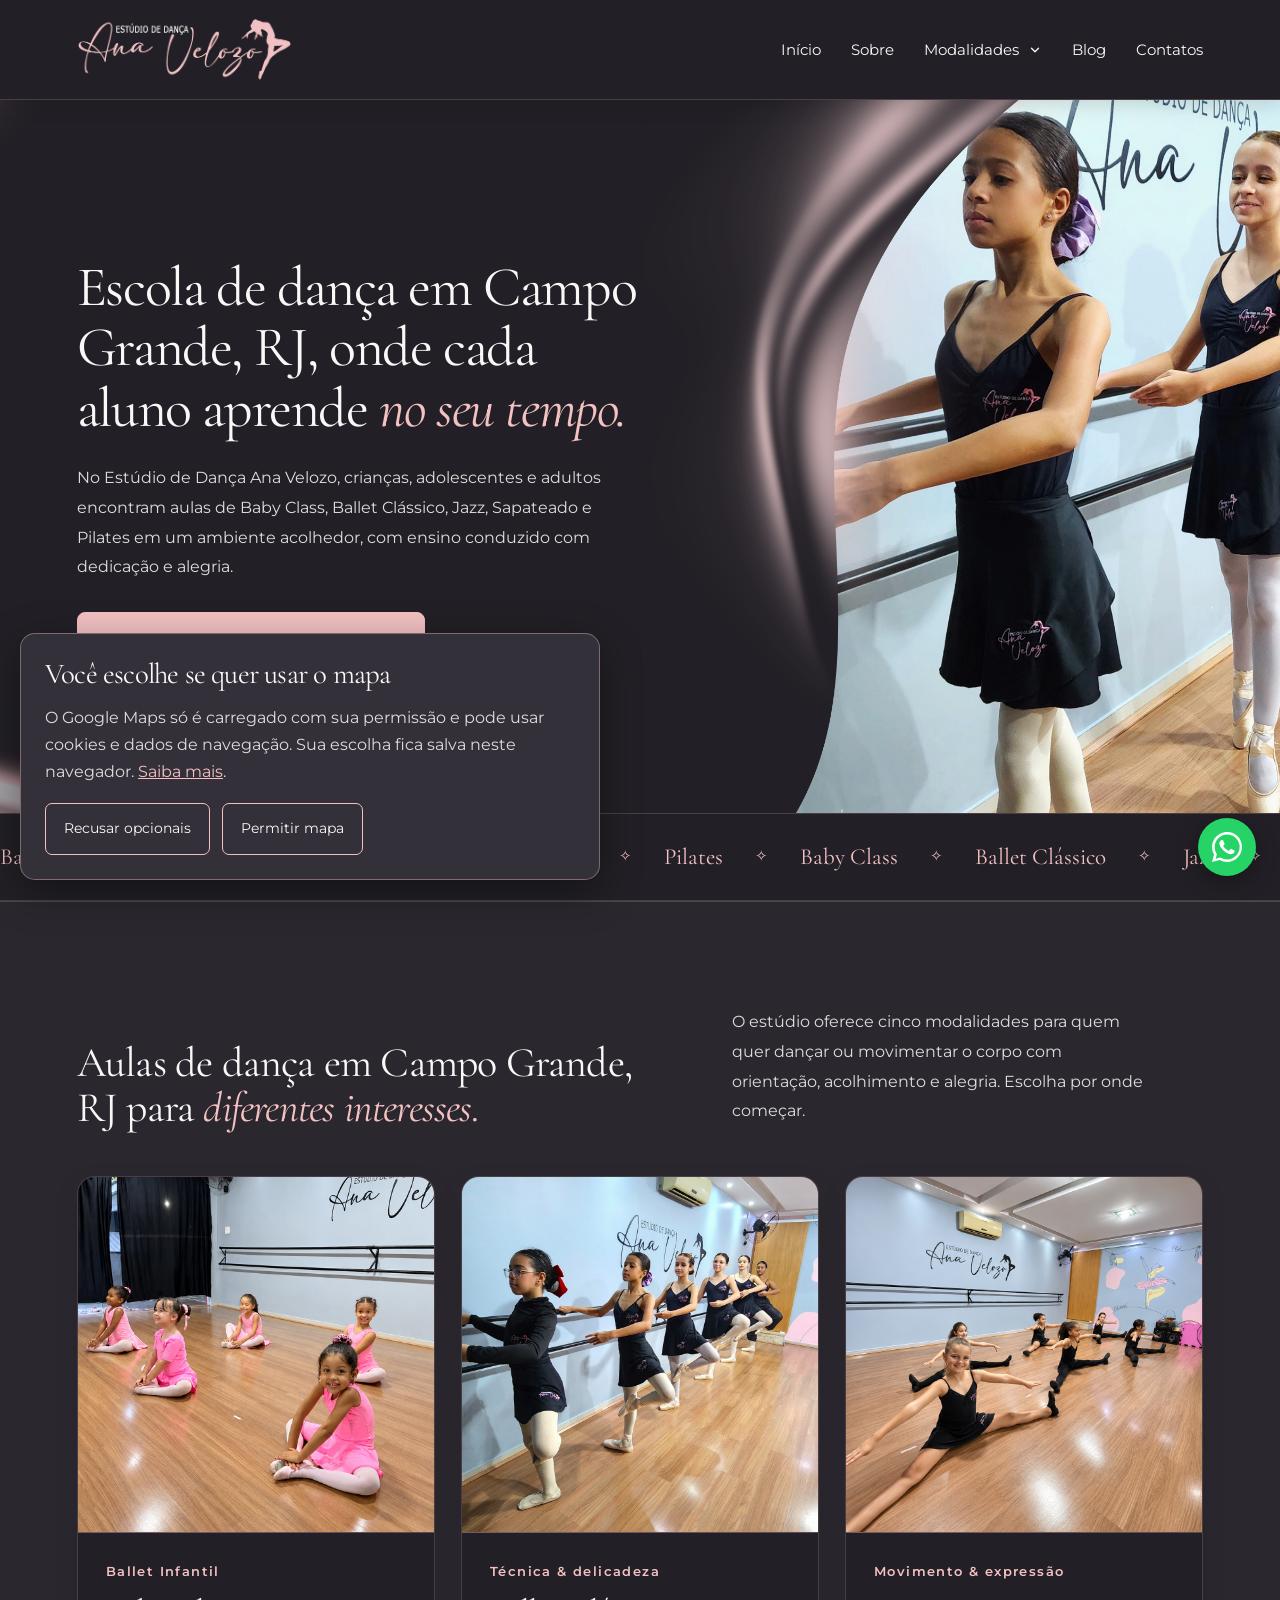
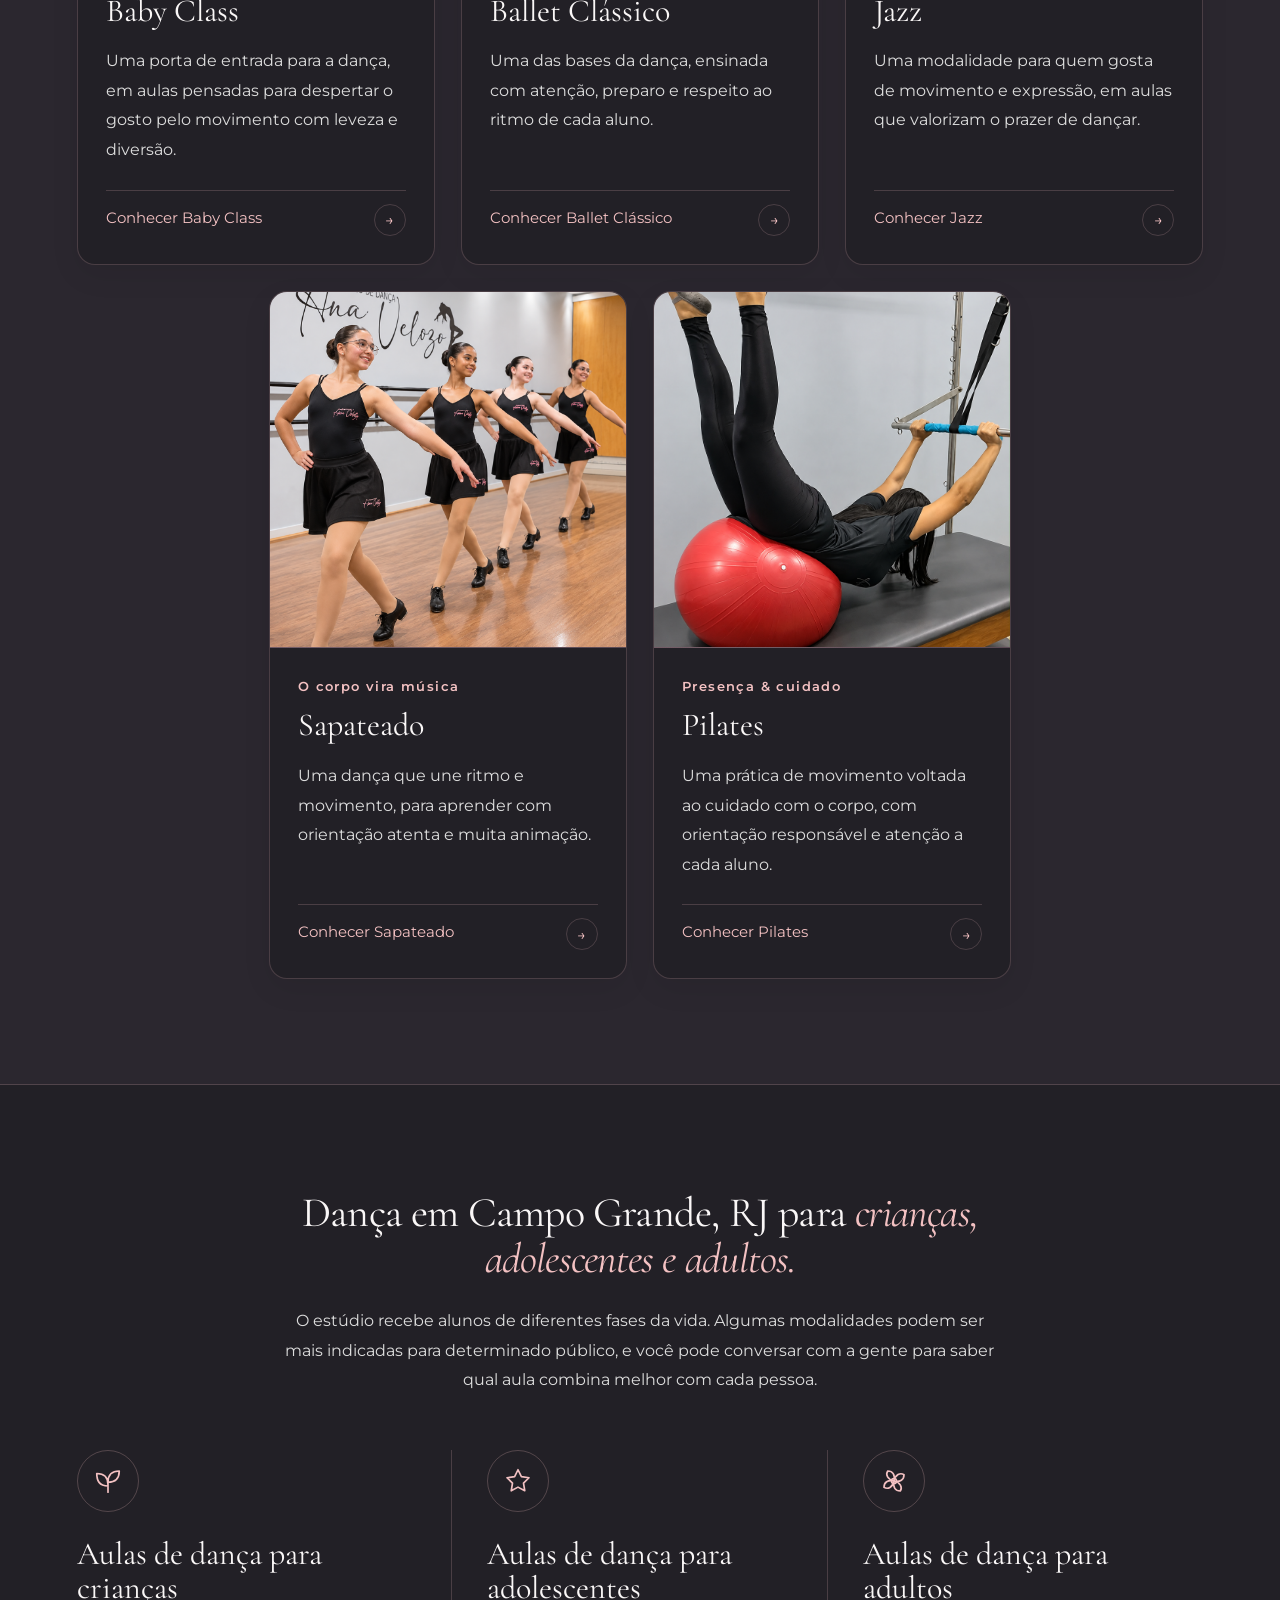
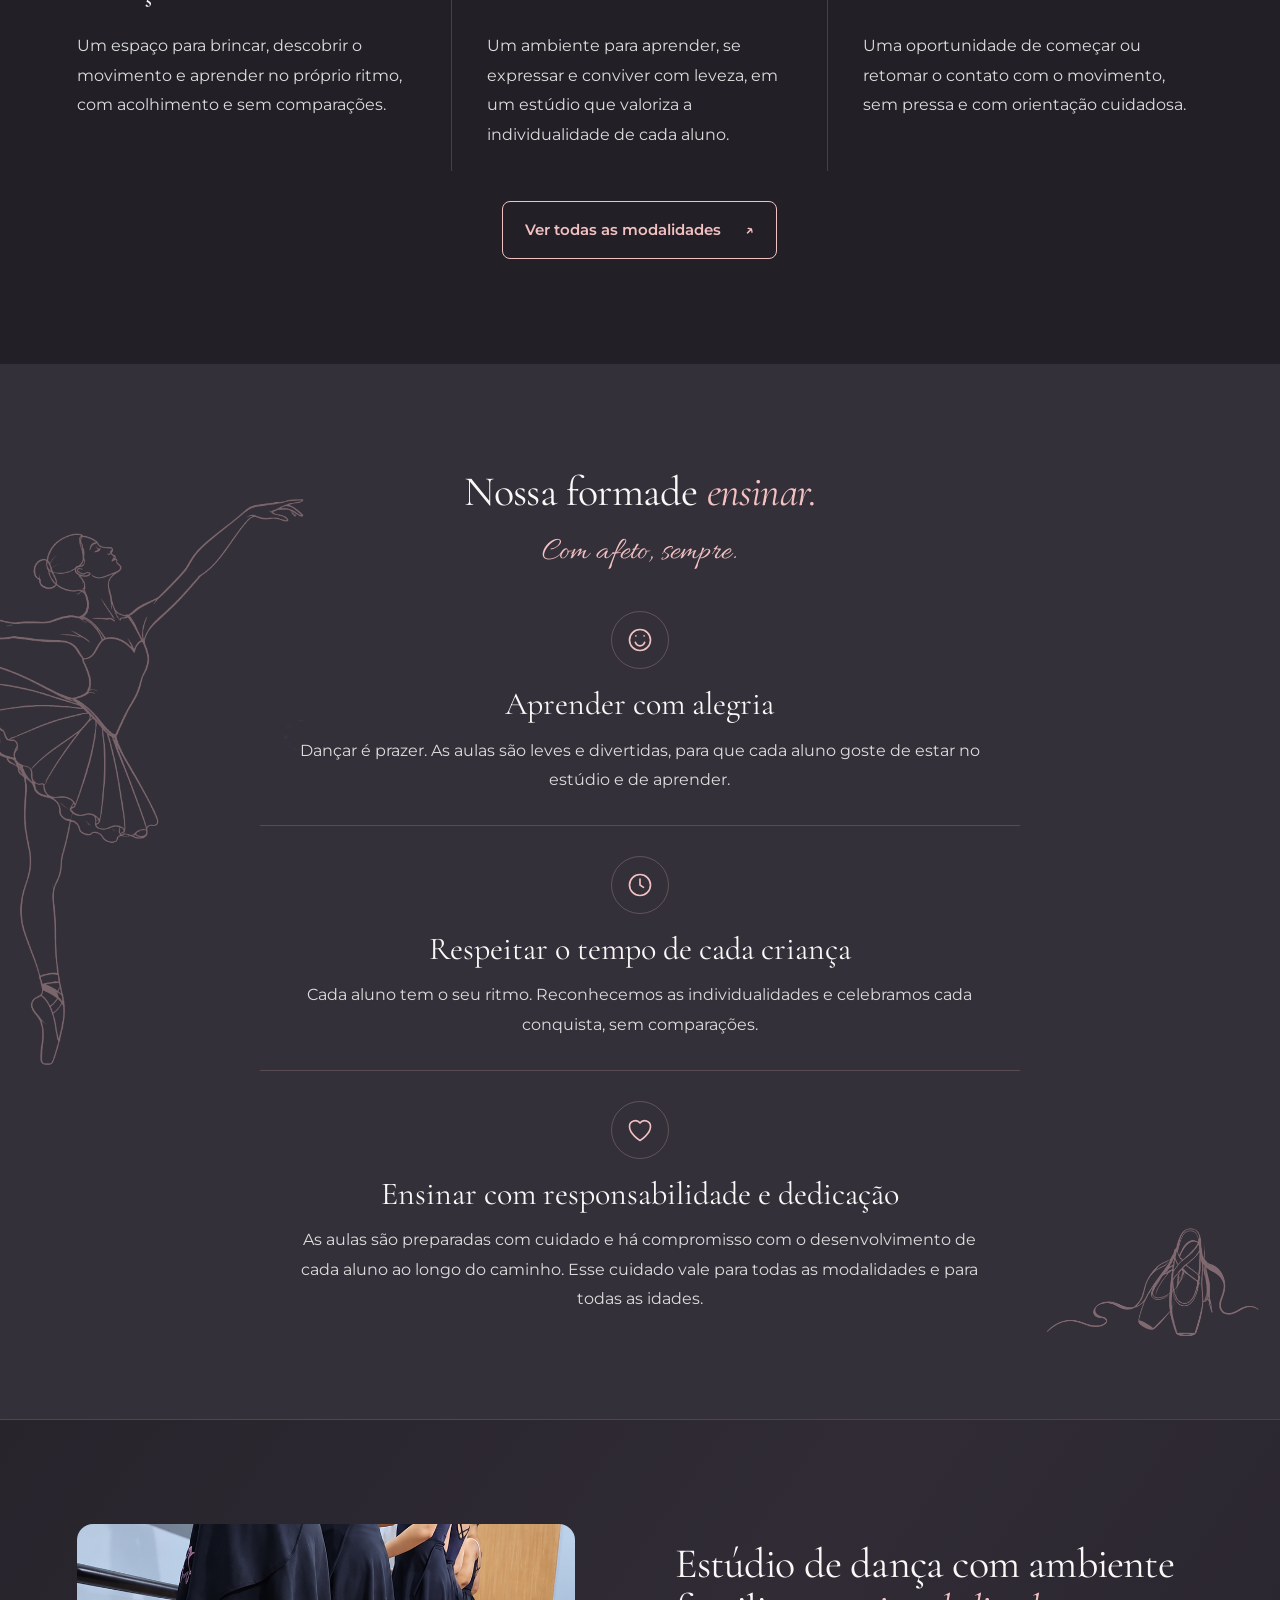
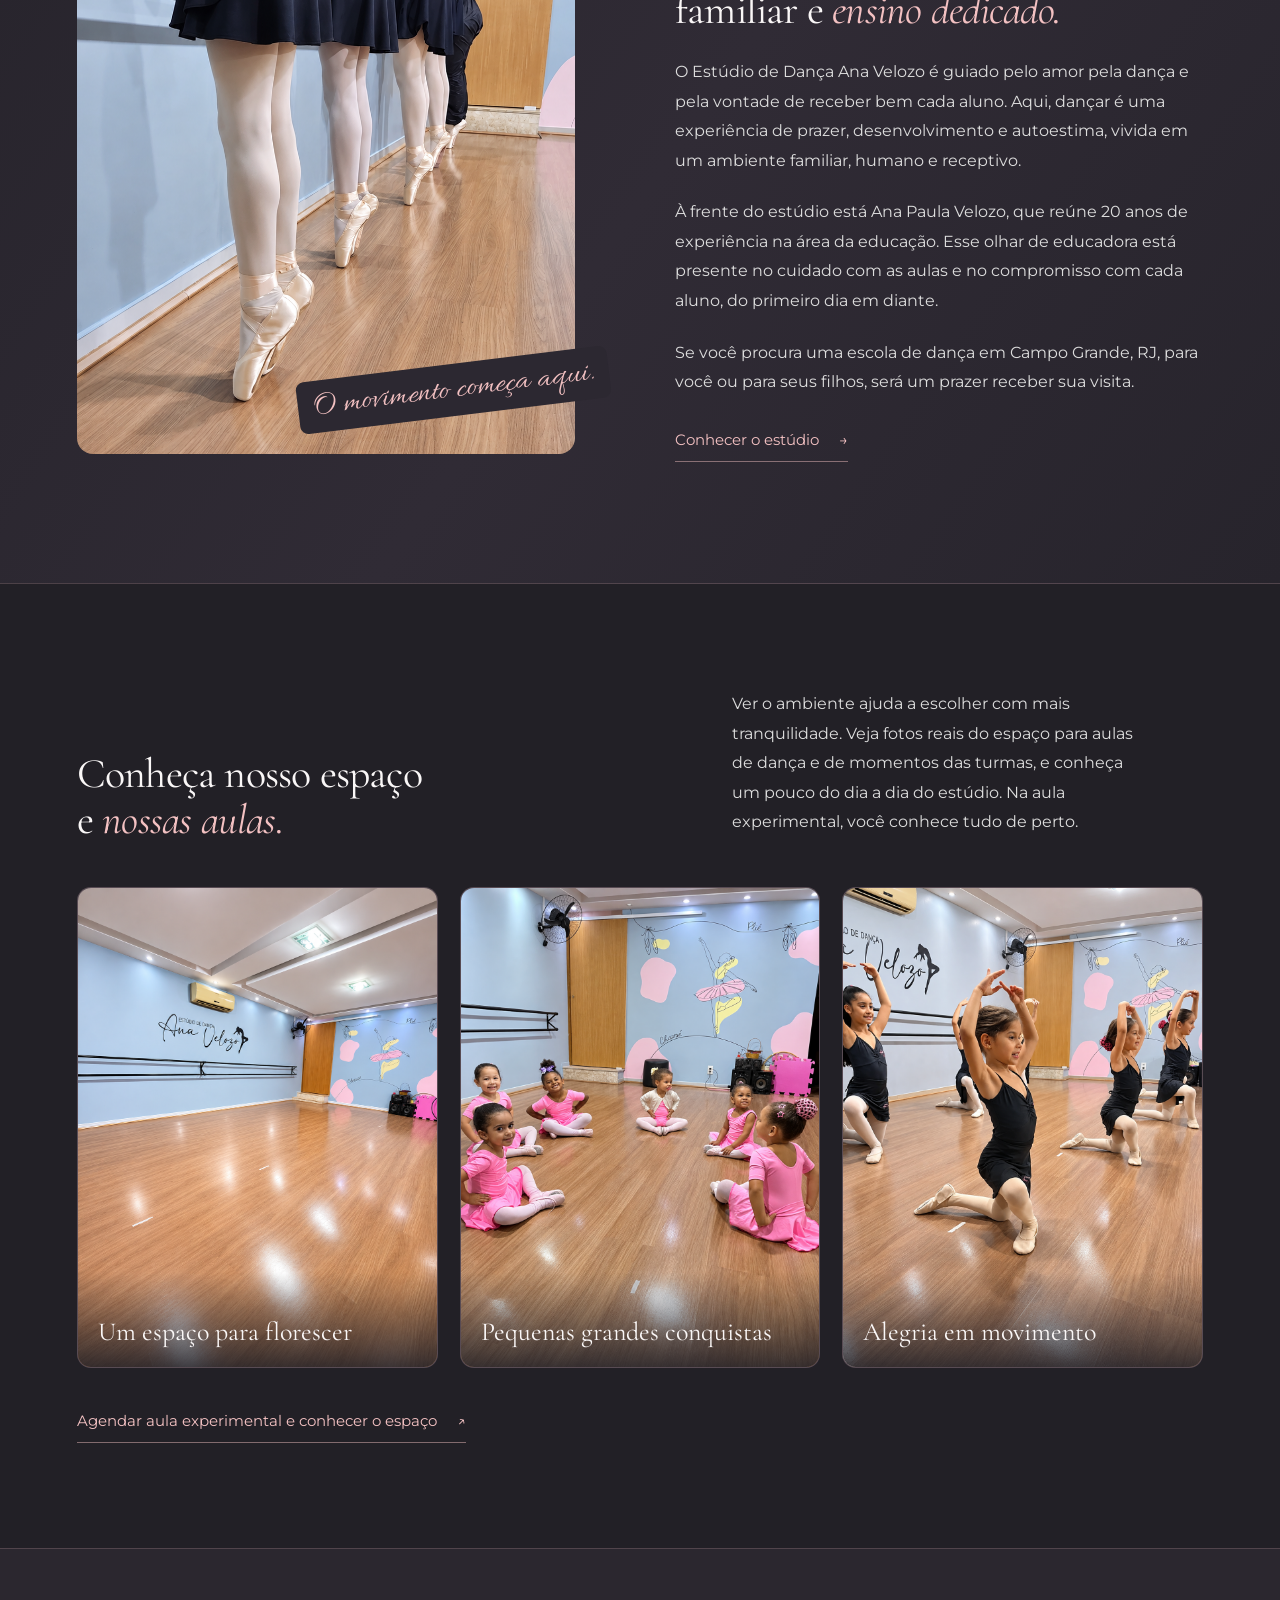
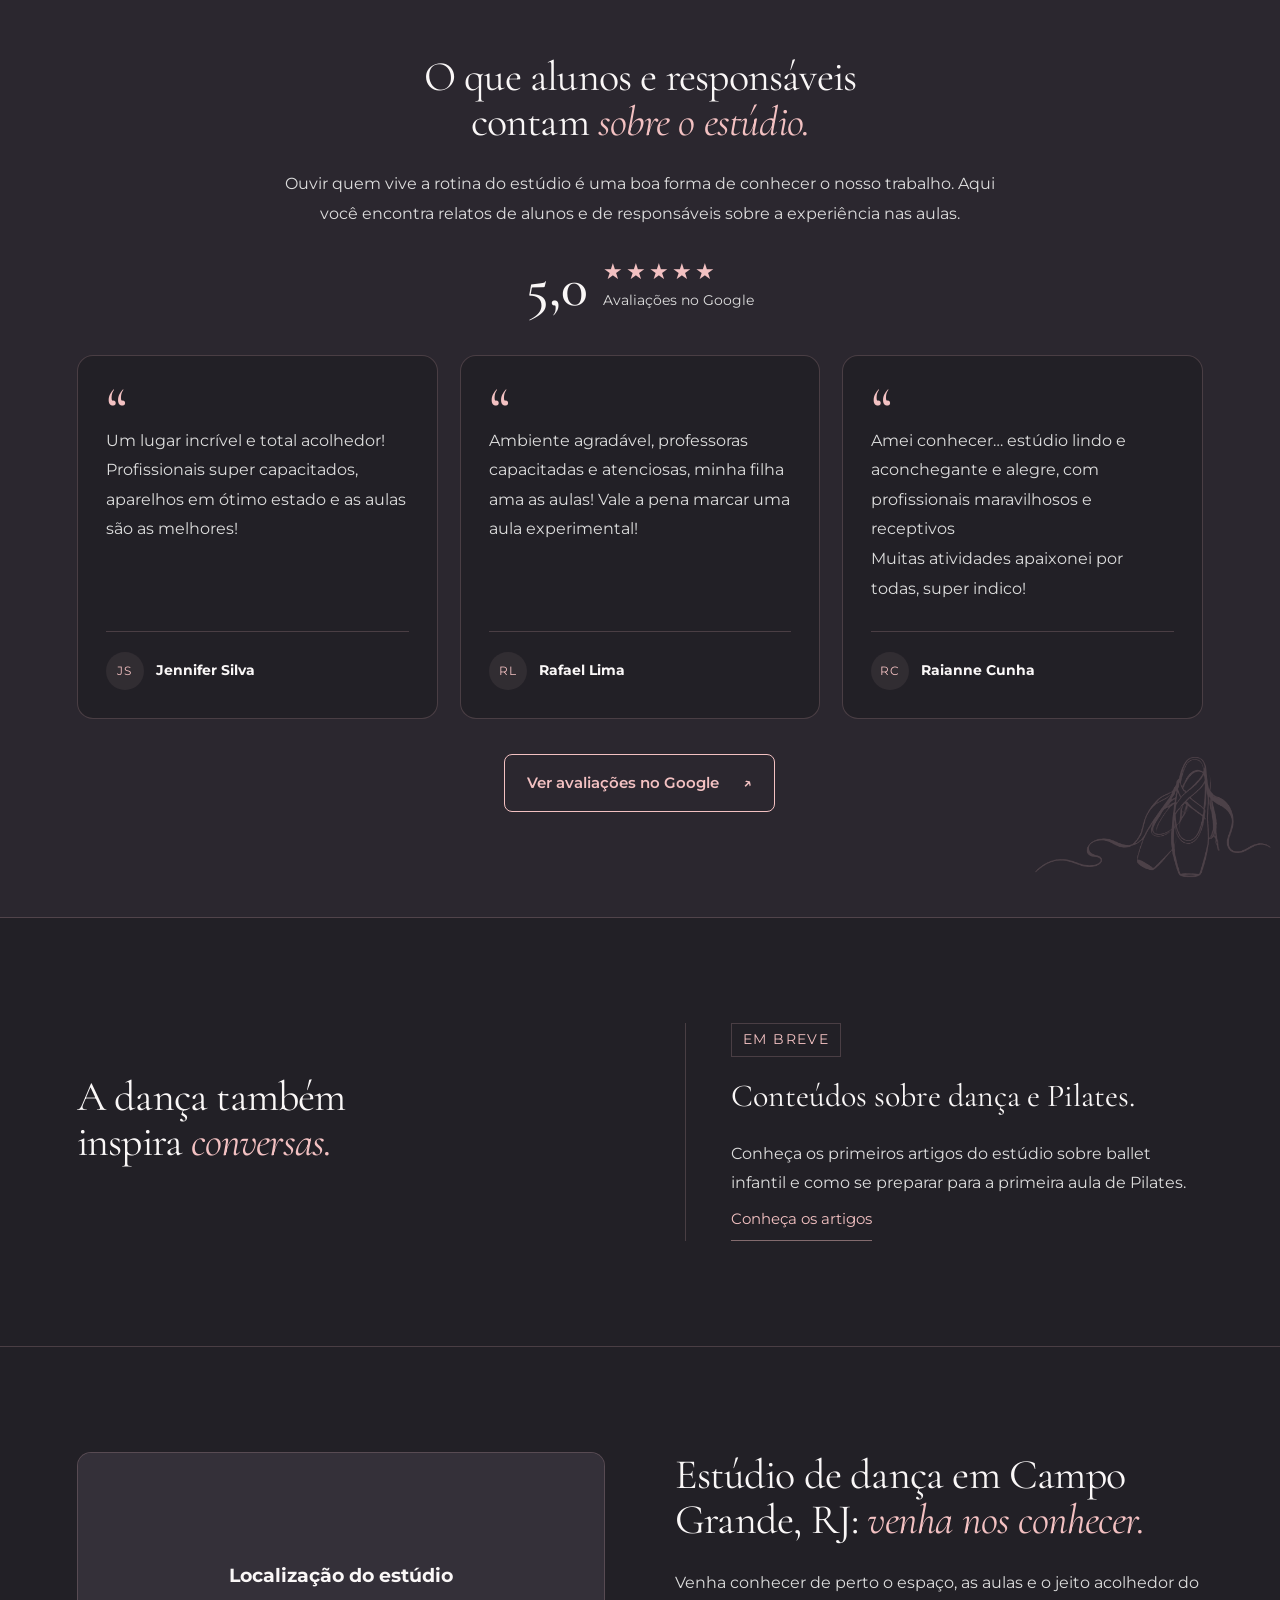
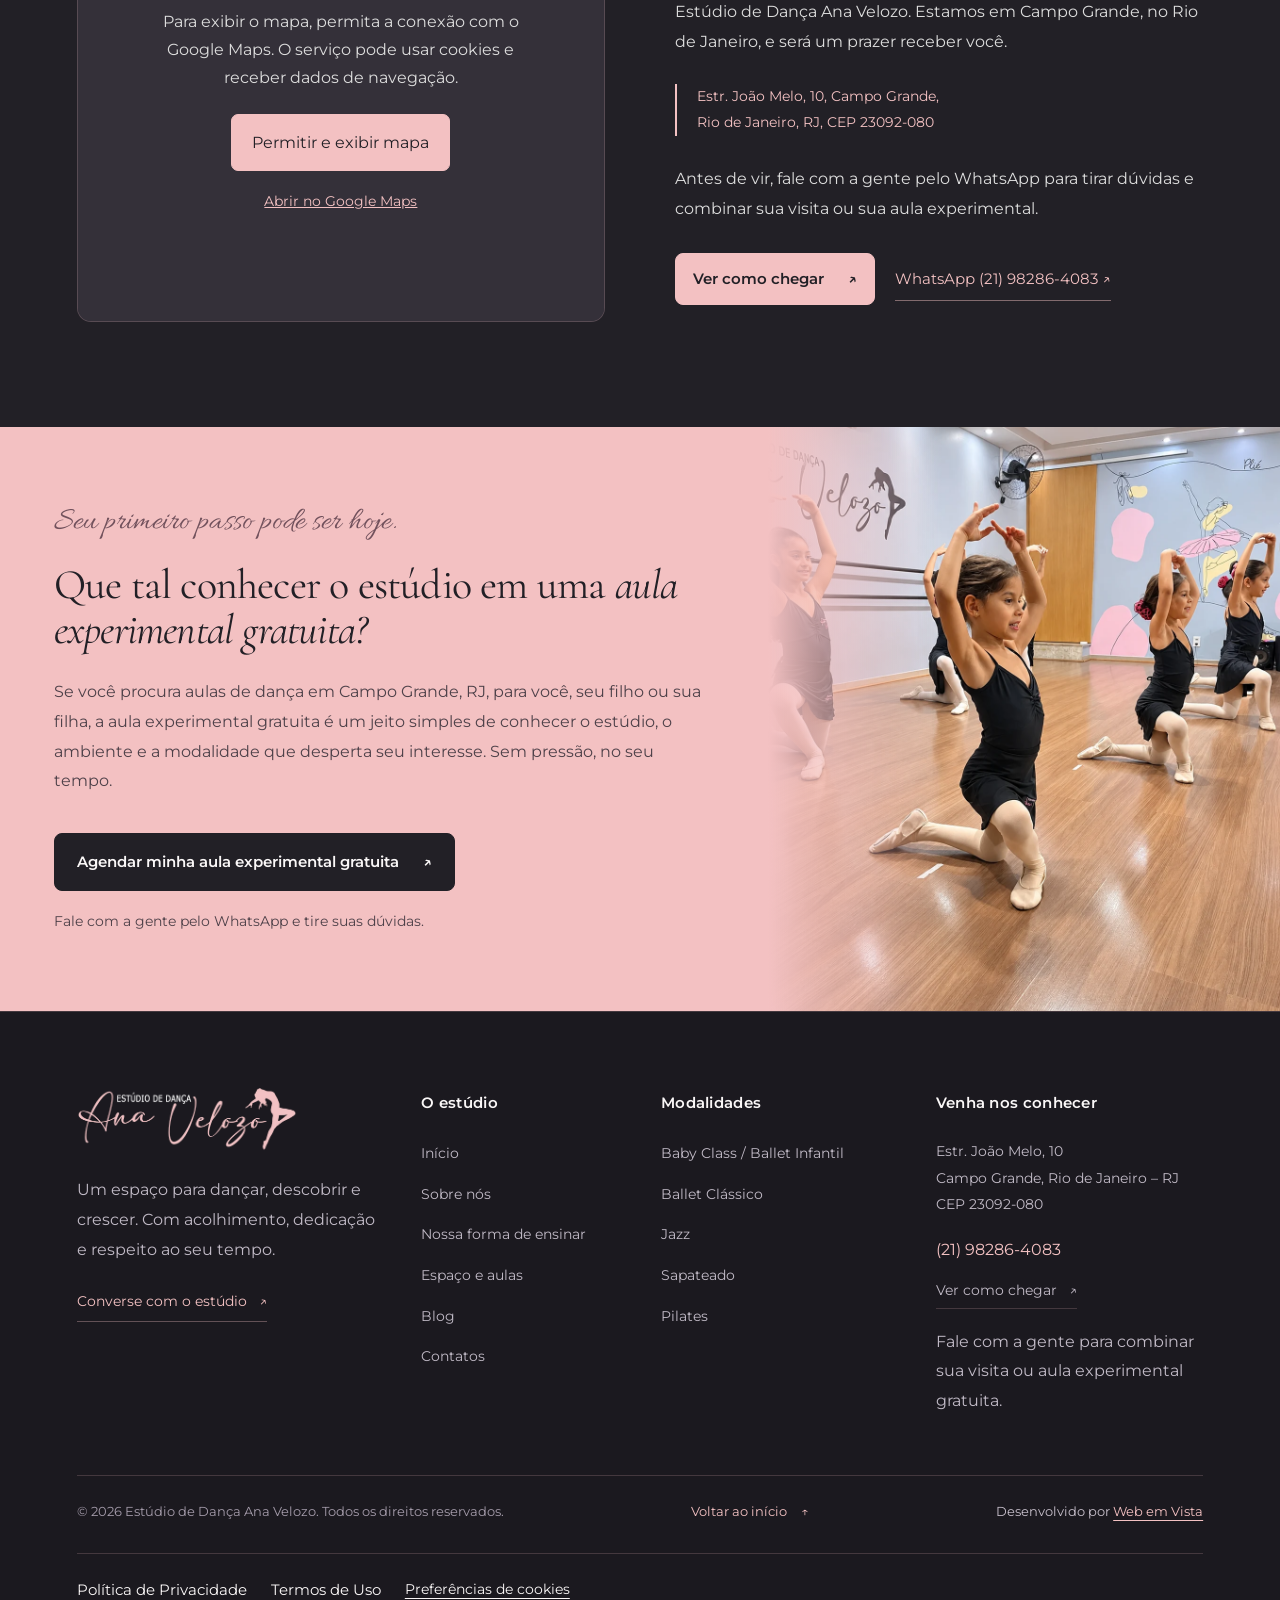
==== commit cfc55a17: "Corrige @type do JSON-LD removendo DanceStudio inválido no Schema.org" ====
--- a/index.html
+++ b/index.html
@@ -18,6 +18,10 @@
   <meta name="twitter:description" content="Conheça o Estúdio de Dança Ana Velozo, em Campo Grande, RJ. Aulas de Baby Class, Ballet Clássico, Jazz, Sapateado e Pilates para diferentes idades." />
   <meta name="twitter:image" content="https://www.studioanavelozo.com.br/assets/banner-desktop.png" />
   <meta name="theme-color" content="#222026" />
+  <link rel="icon" href="/favicon.ico" sizes="any" />
+  <link rel="icon" type="image/png" sizes="32x32" href="/assets/favicon-32x32.png" />
+  <link rel="icon" type="image/png" sizes="192x192" href="/assets/favicon-192x192.png" />
+  <link rel="apple-touch-icon" sizes="180x180" href="/assets/apple-touch-icon.png" />
   <title>Escola de Dança em Campo Grande, RJ | Ana Velozo</title>
   <link rel="preconnect" href="https://fonts.googleapis.com" />
   <link rel="preconnect" href="https://fonts.gstatic.com" crossorigin />
@@ -30,10 +34,7 @@
   <script type="application/ld+json">
     {
       "@context": "https://schema.org",
-      "@type": [
-        "DanceStudio",
-        "SportsActivityLocation"
-      ],
+      "@type": "SportsActivityLocation",
       "name": "Estúdio de Dança Ana Velozo",
       "image": "https://www.studioanavelozo.com.br/assets/logo.png",
       "url": "https://www.studioanavelozo.com.br/",
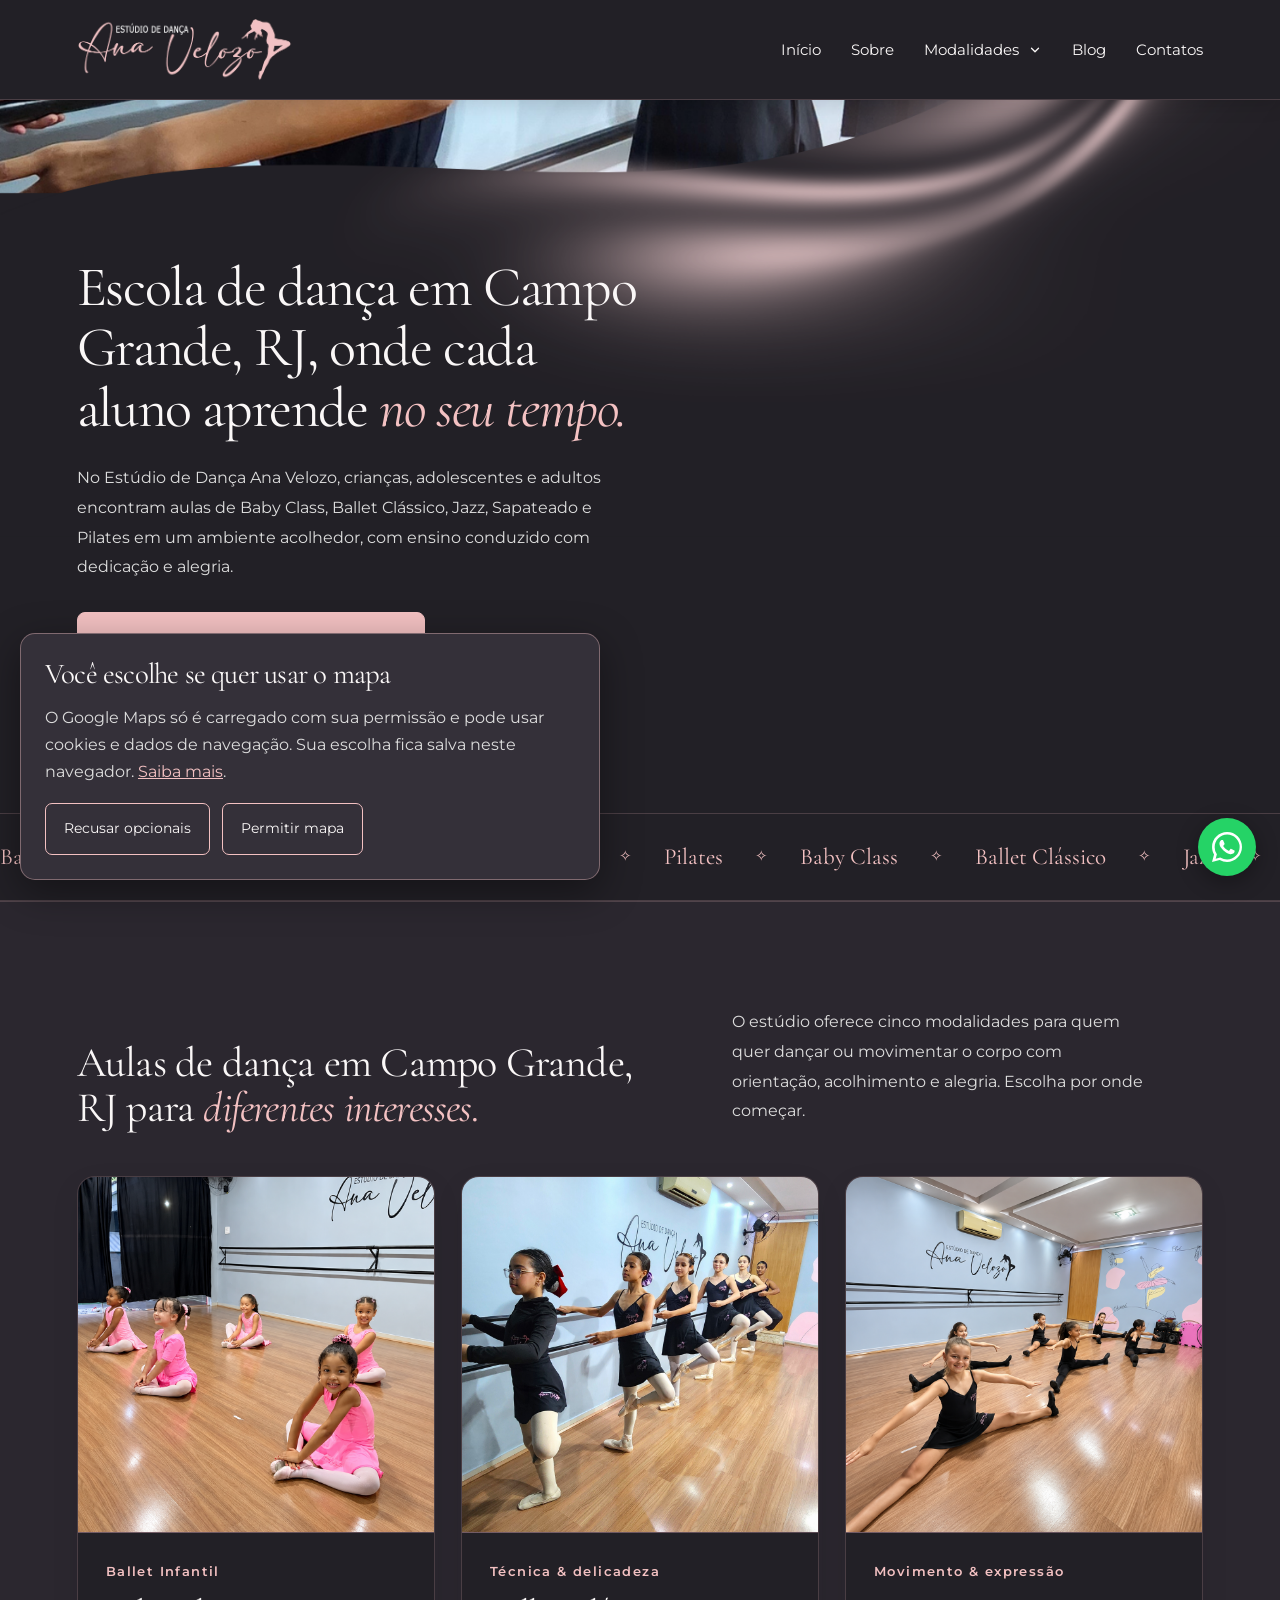
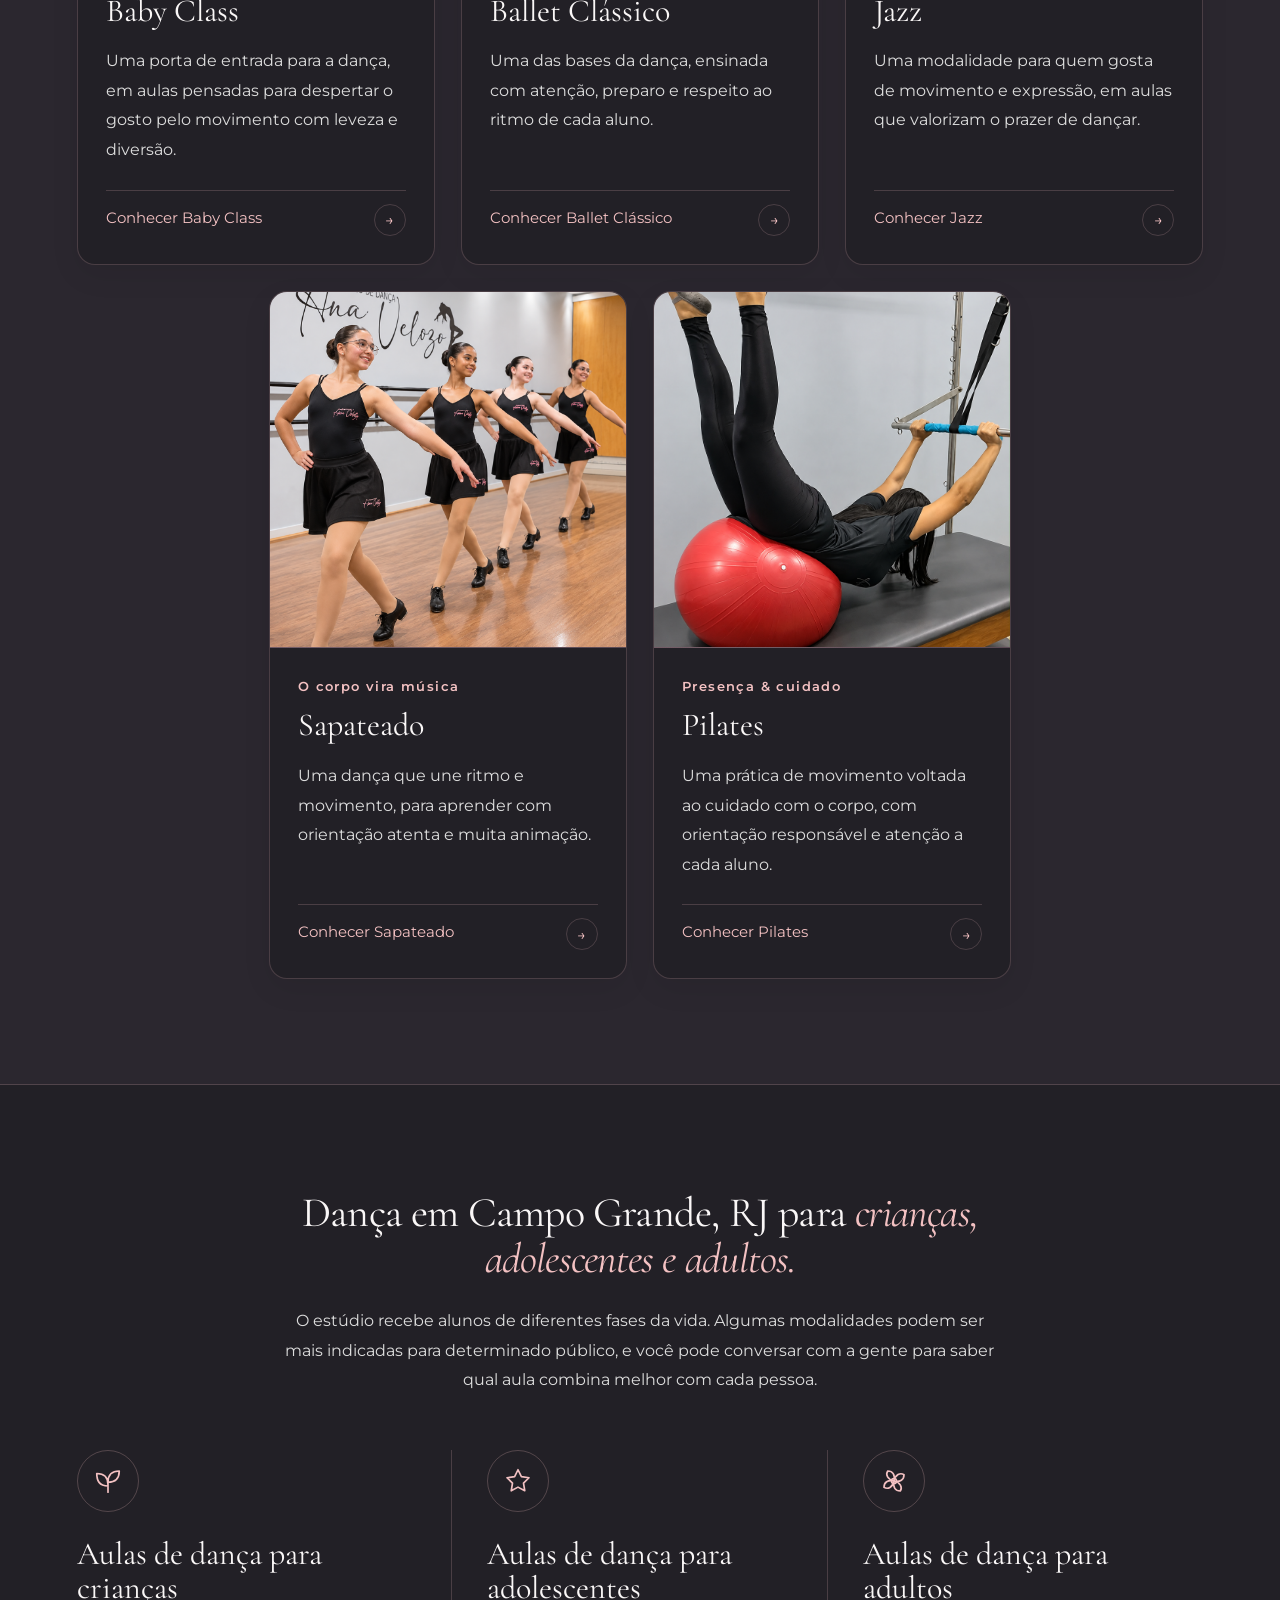
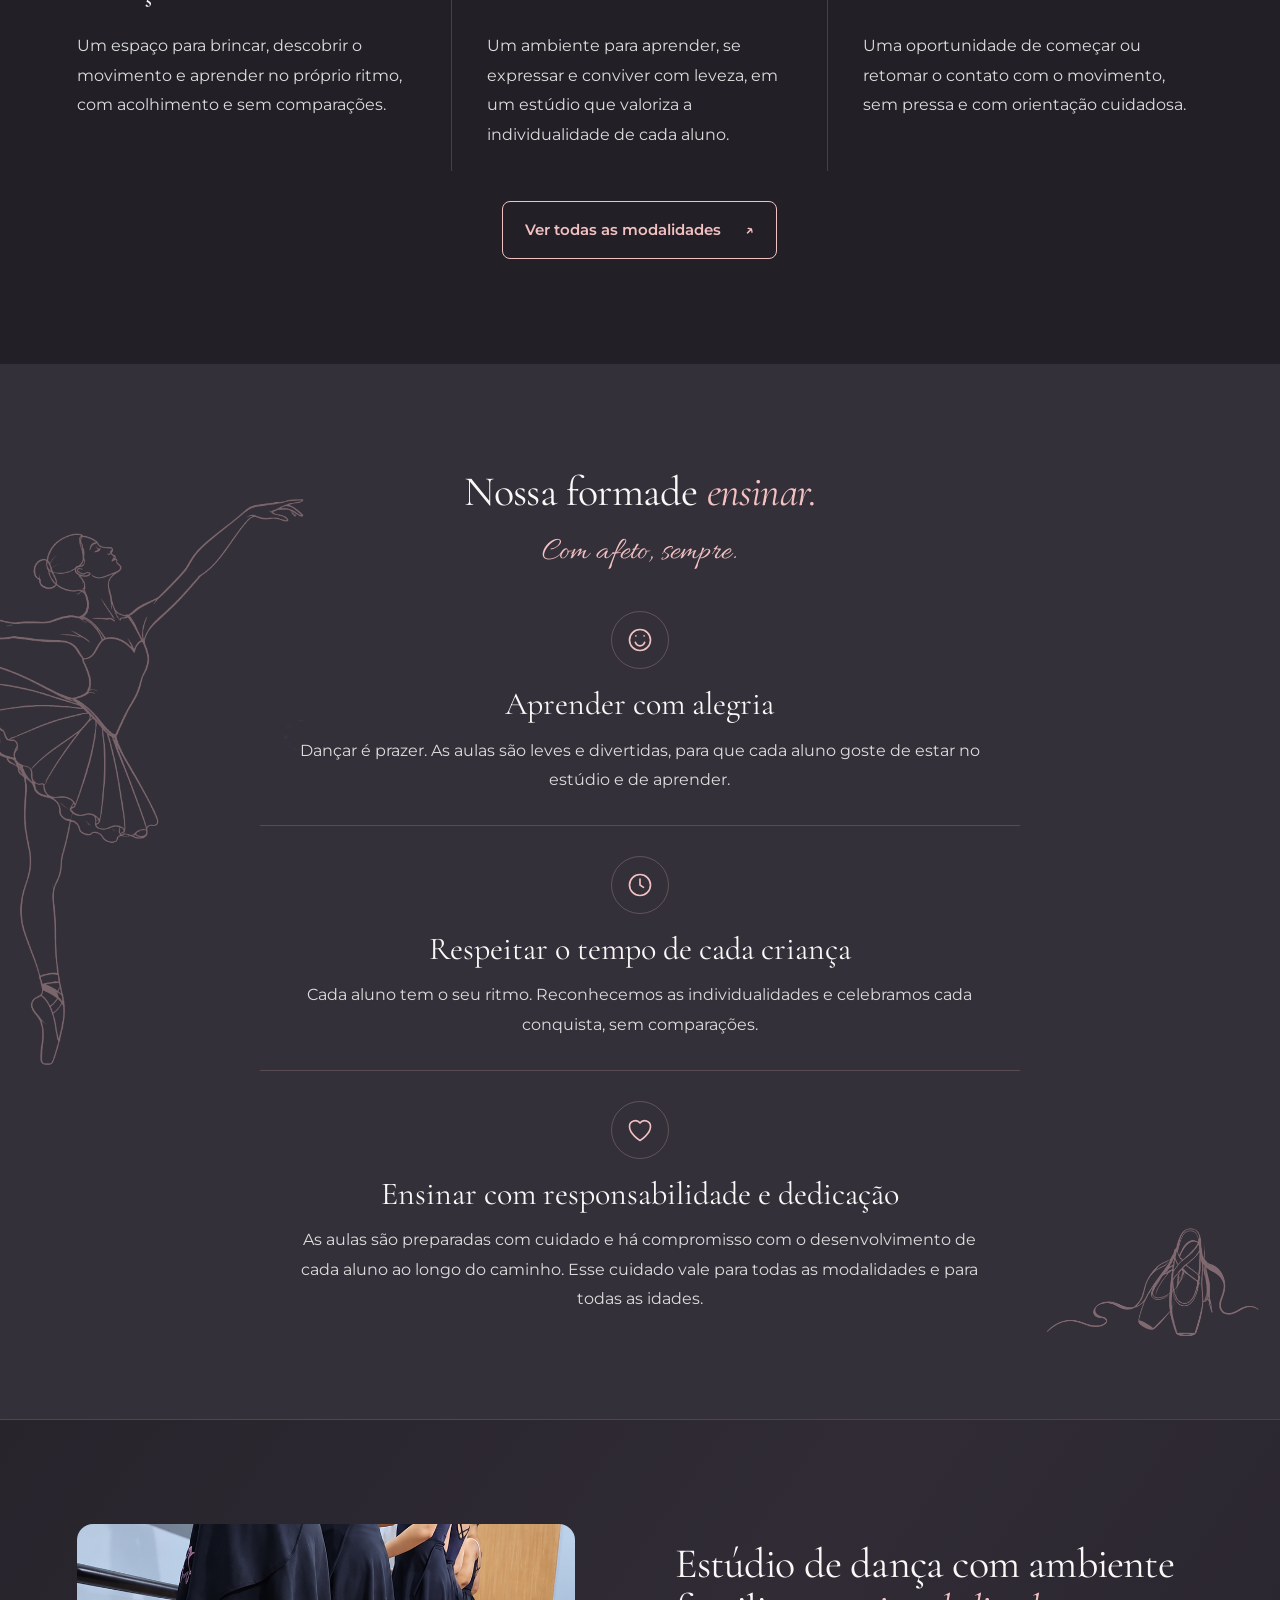
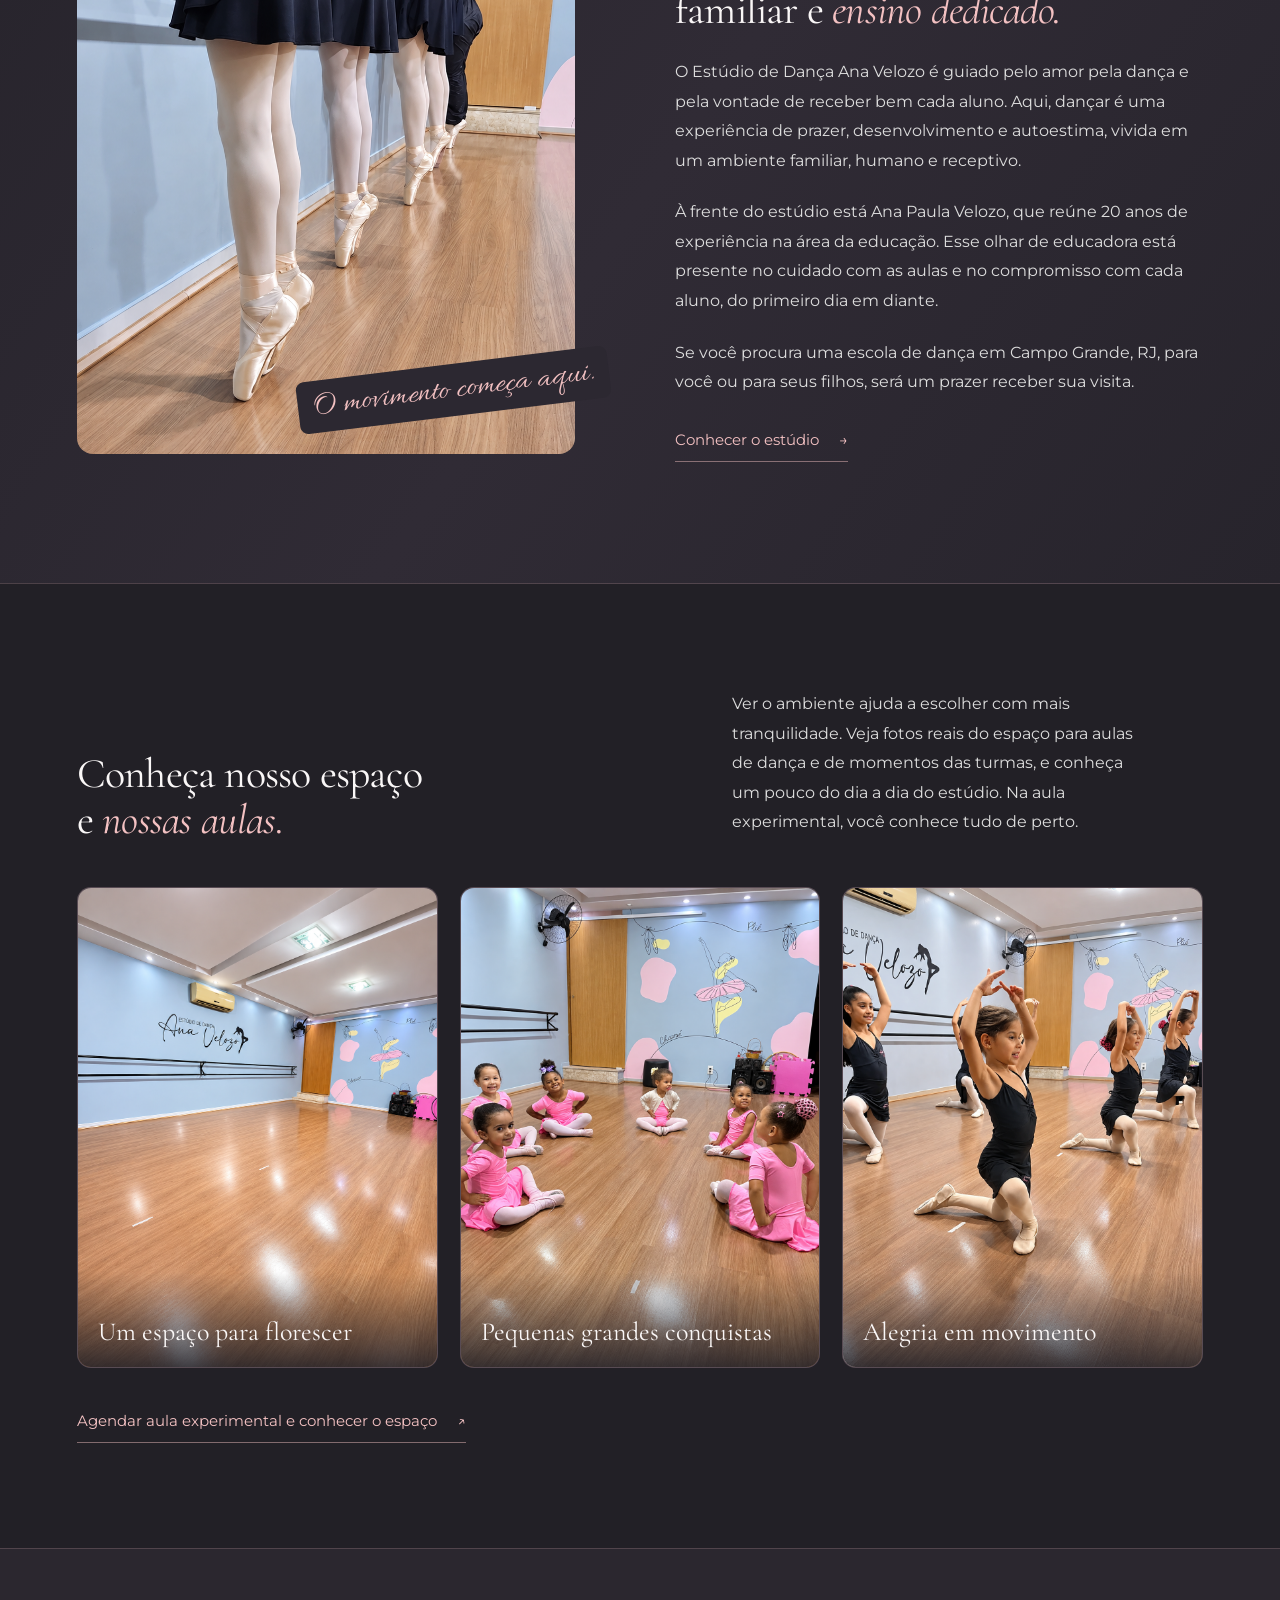
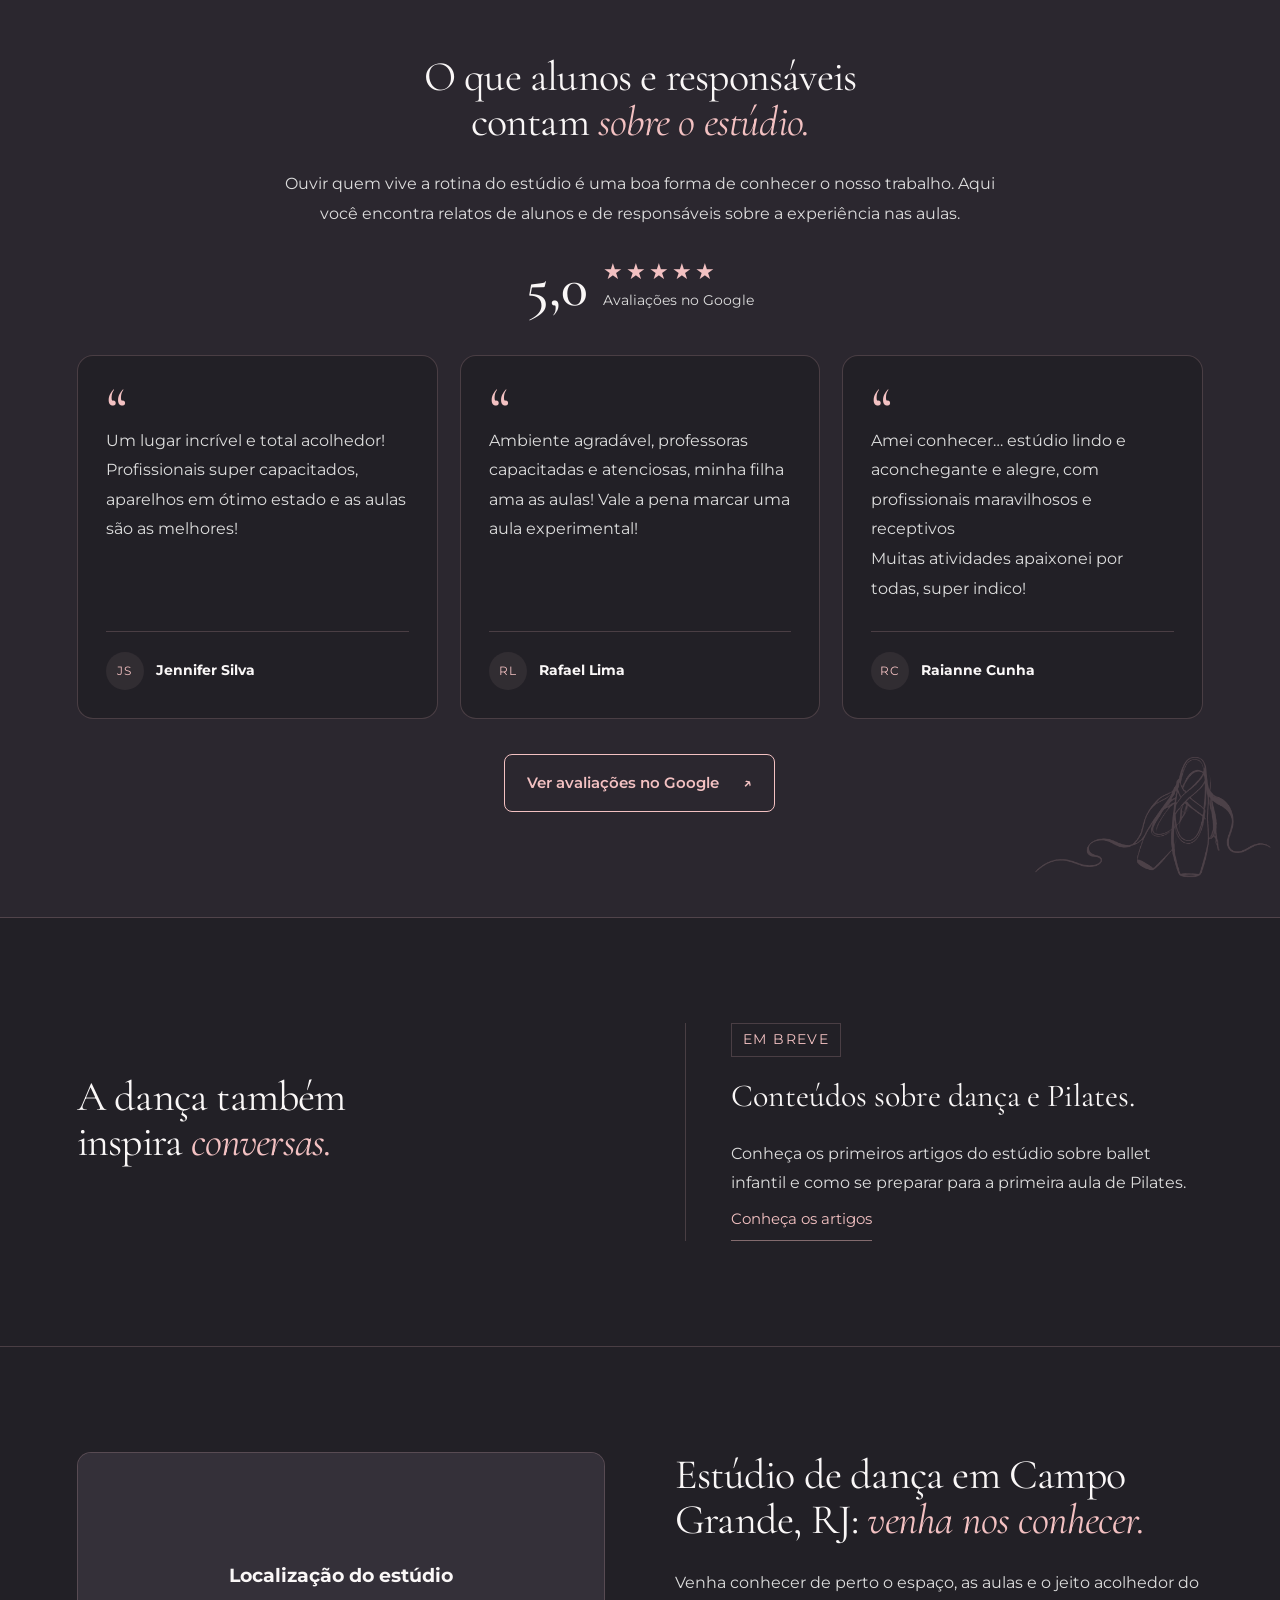
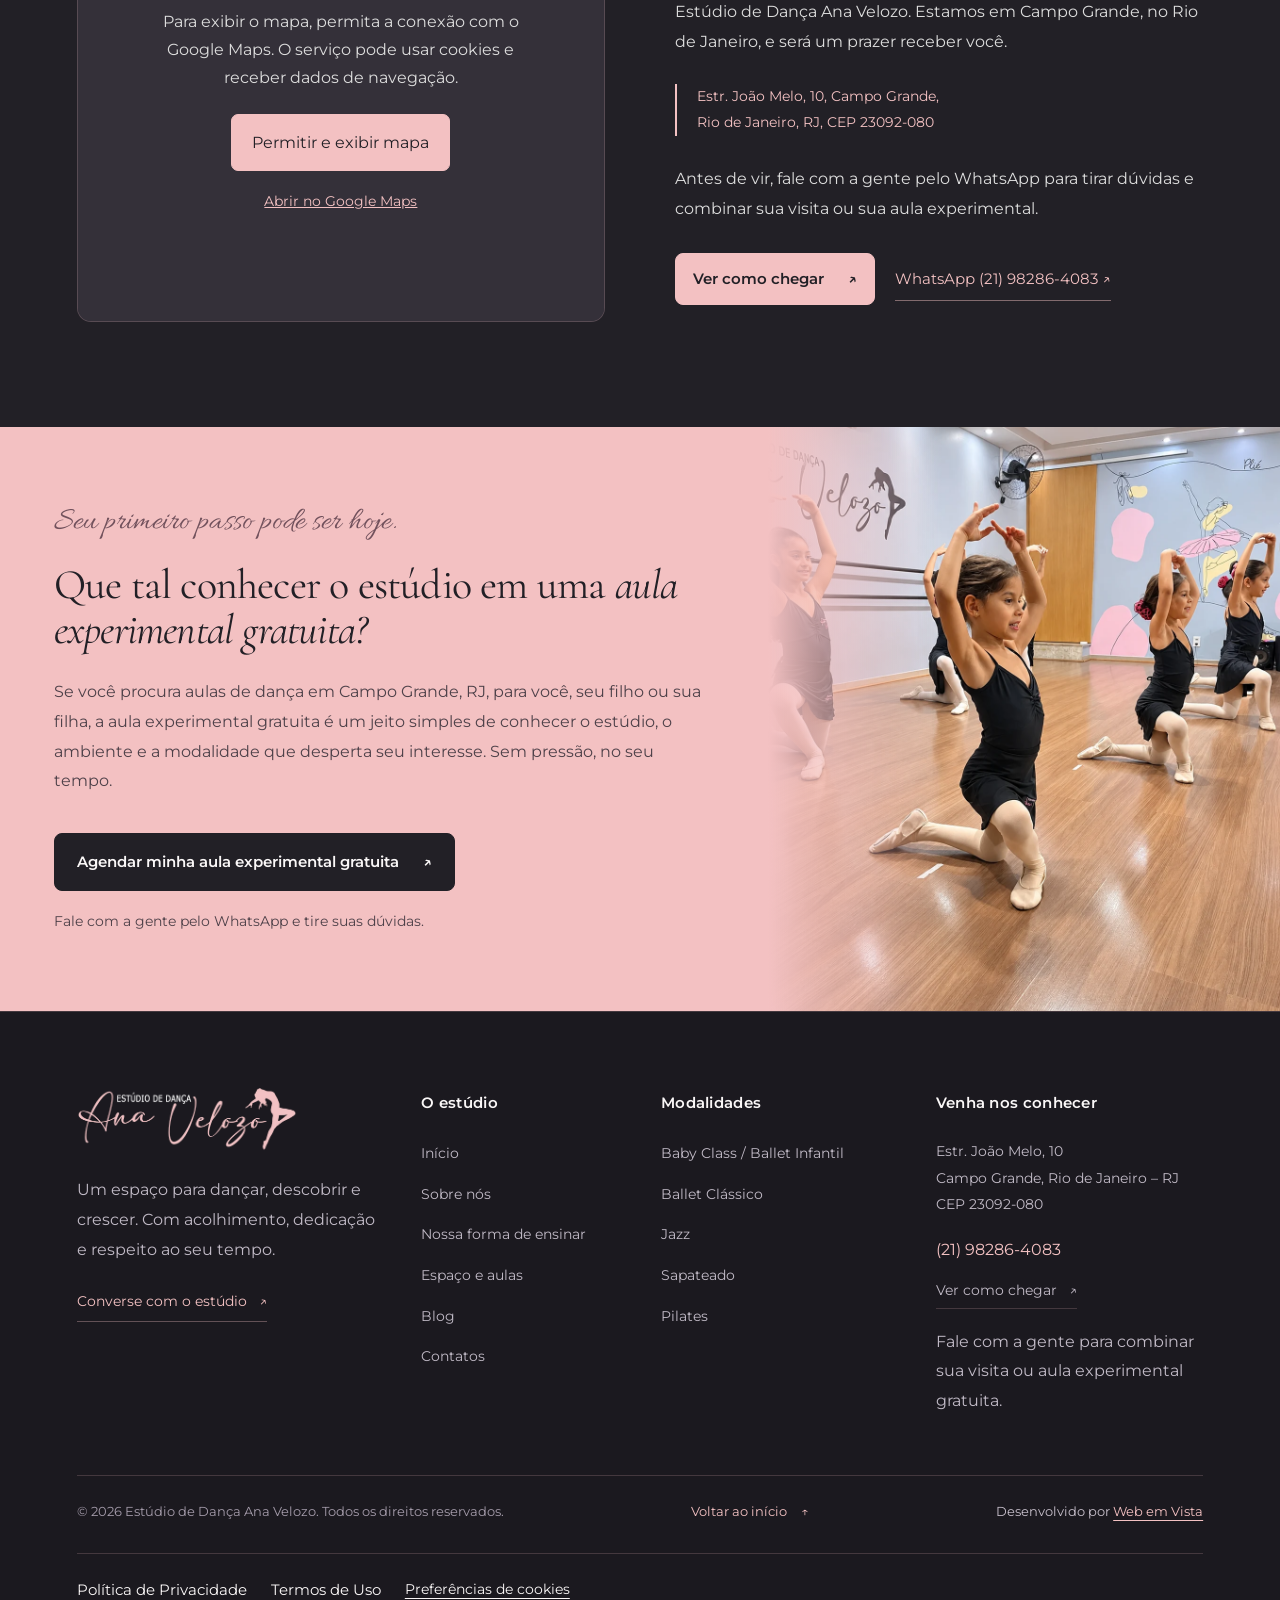
==== commit e27b8b09: "Atualiza og:image e twitter:image com a logo completa (og-logo.png 1200x630)" ====
--- a/index.html
+++ b/index.html
@@ -12,11 +12,15 @@
   <meta property="og:description" content="Conheça o Estúdio de Dança Ana Velozo, em Campo Grande, RJ. Aulas de Baby Class, Ballet Clássico, Jazz, Sapateado e Pilates para diferentes idades." />
   <meta property="og:url" content="https://www.studioanavelozo.com.br/" />
   <meta property="og:site_name" content="Estúdio de Dança Ana Velozo" />
-  <meta property="og:image" content="https://www.studioanavelozo.com.br/assets/banner-desktop.png" />
+  <meta property="og:image" content="https://www.studioanavelozo.com.br/assets/og-logo.png" />
+  <meta property="og:image:type" content="image/png" />
+  <meta property="og:image:width" content="1200" />
+  <meta property="og:image:height" content="630" />
+  <meta property="og:image:alt" content="Estúdio de Dança Ana Velozo" />
   <meta name="twitter:card" content="summary_large_image" />
   <meta name="twitter:title" content="Escola de Dança em Campo Grande, RJ | Ana Velozo" />
   <meta name="twitter:description" content="Conheça o Estúdio de Dança Ana Velozo, em Campo Grande, RJ. Aulas de Baby Class, Ballet Clássico, Jazz, Sapateado e Pilates para diferentes idades." />
-  <meta name="twitter:image" content="https://www.studioanavelozo.com.br/assets/banner-desktop.png" />
+  <meta name="twitter:image" content="https://www.studioanavelozo.com.br/assets/og-logo.png" />
   <meta name="theme-color" content="#222026" />
   <link rel="icon" href="/favicon.ico" sizes="any" />
   <link rel="icon" type="image/png" sizes="32x32" href="/assets/favicon-32x32.png" />
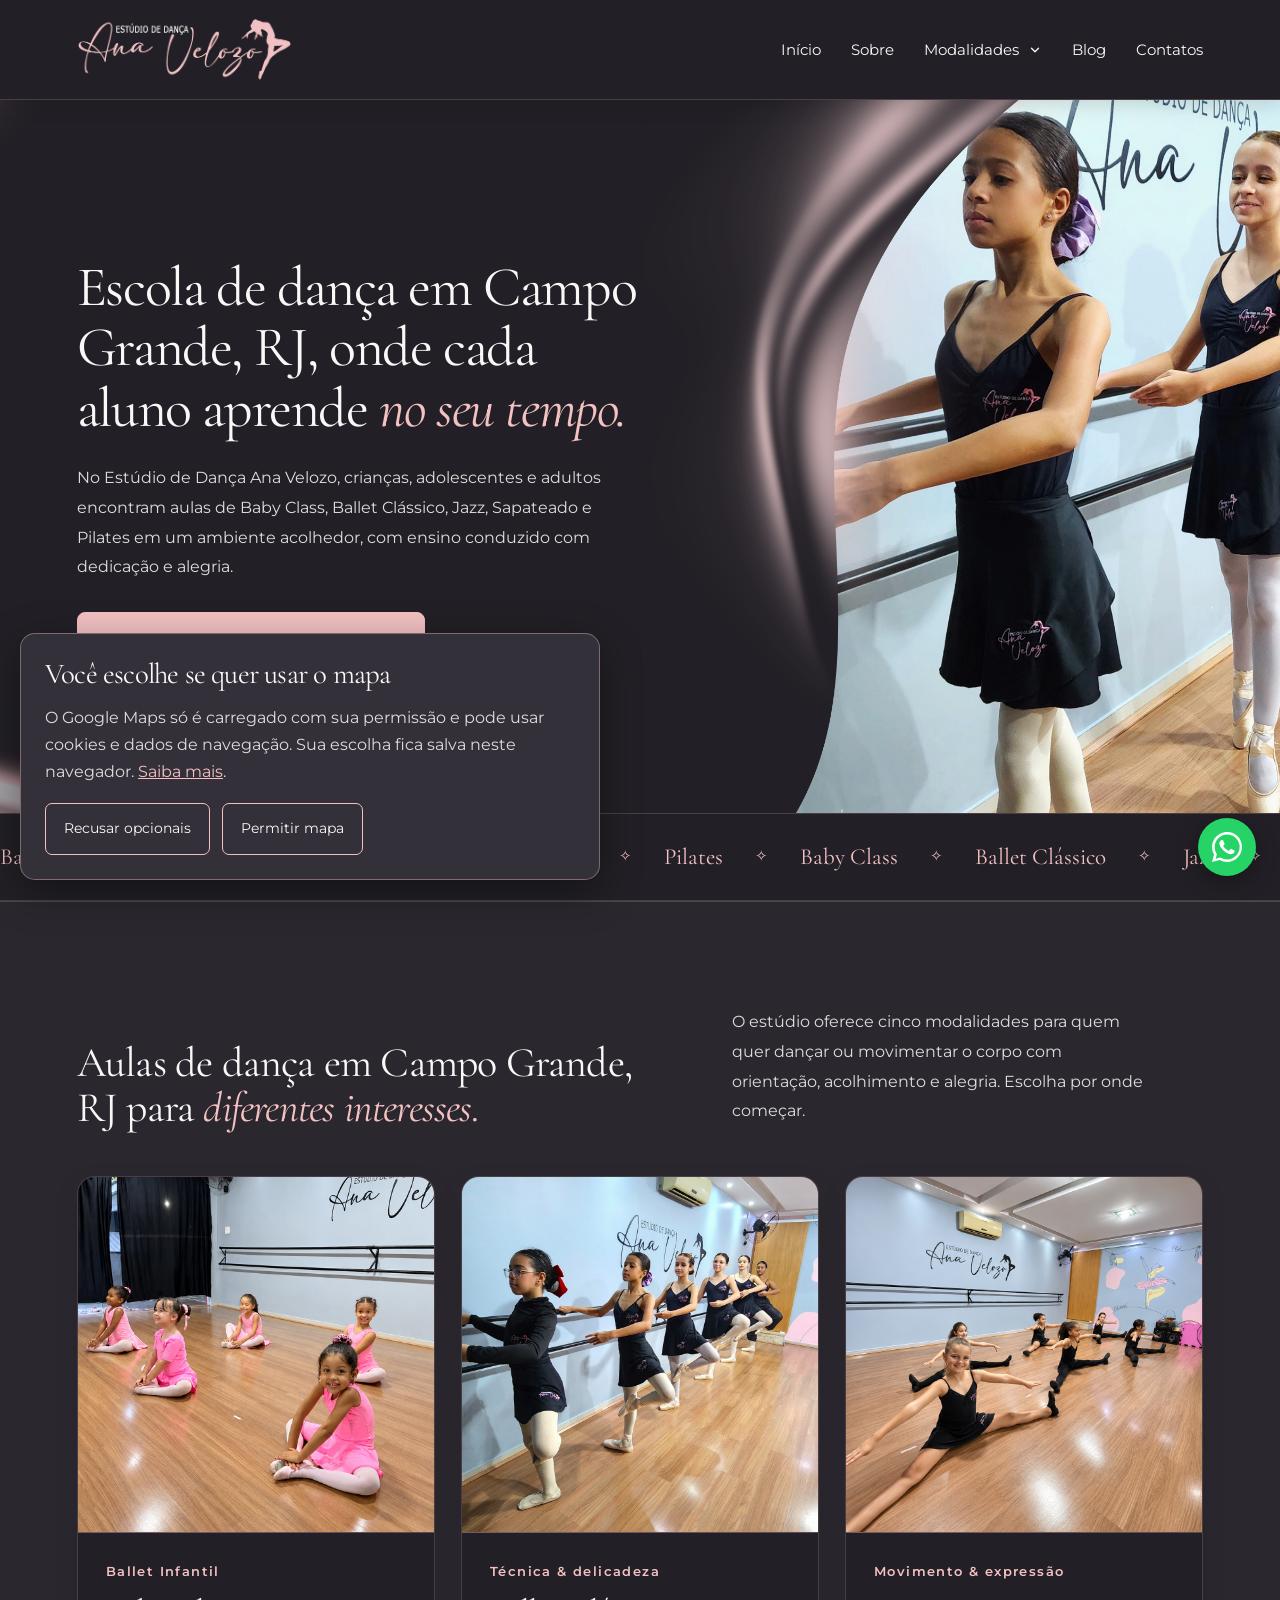
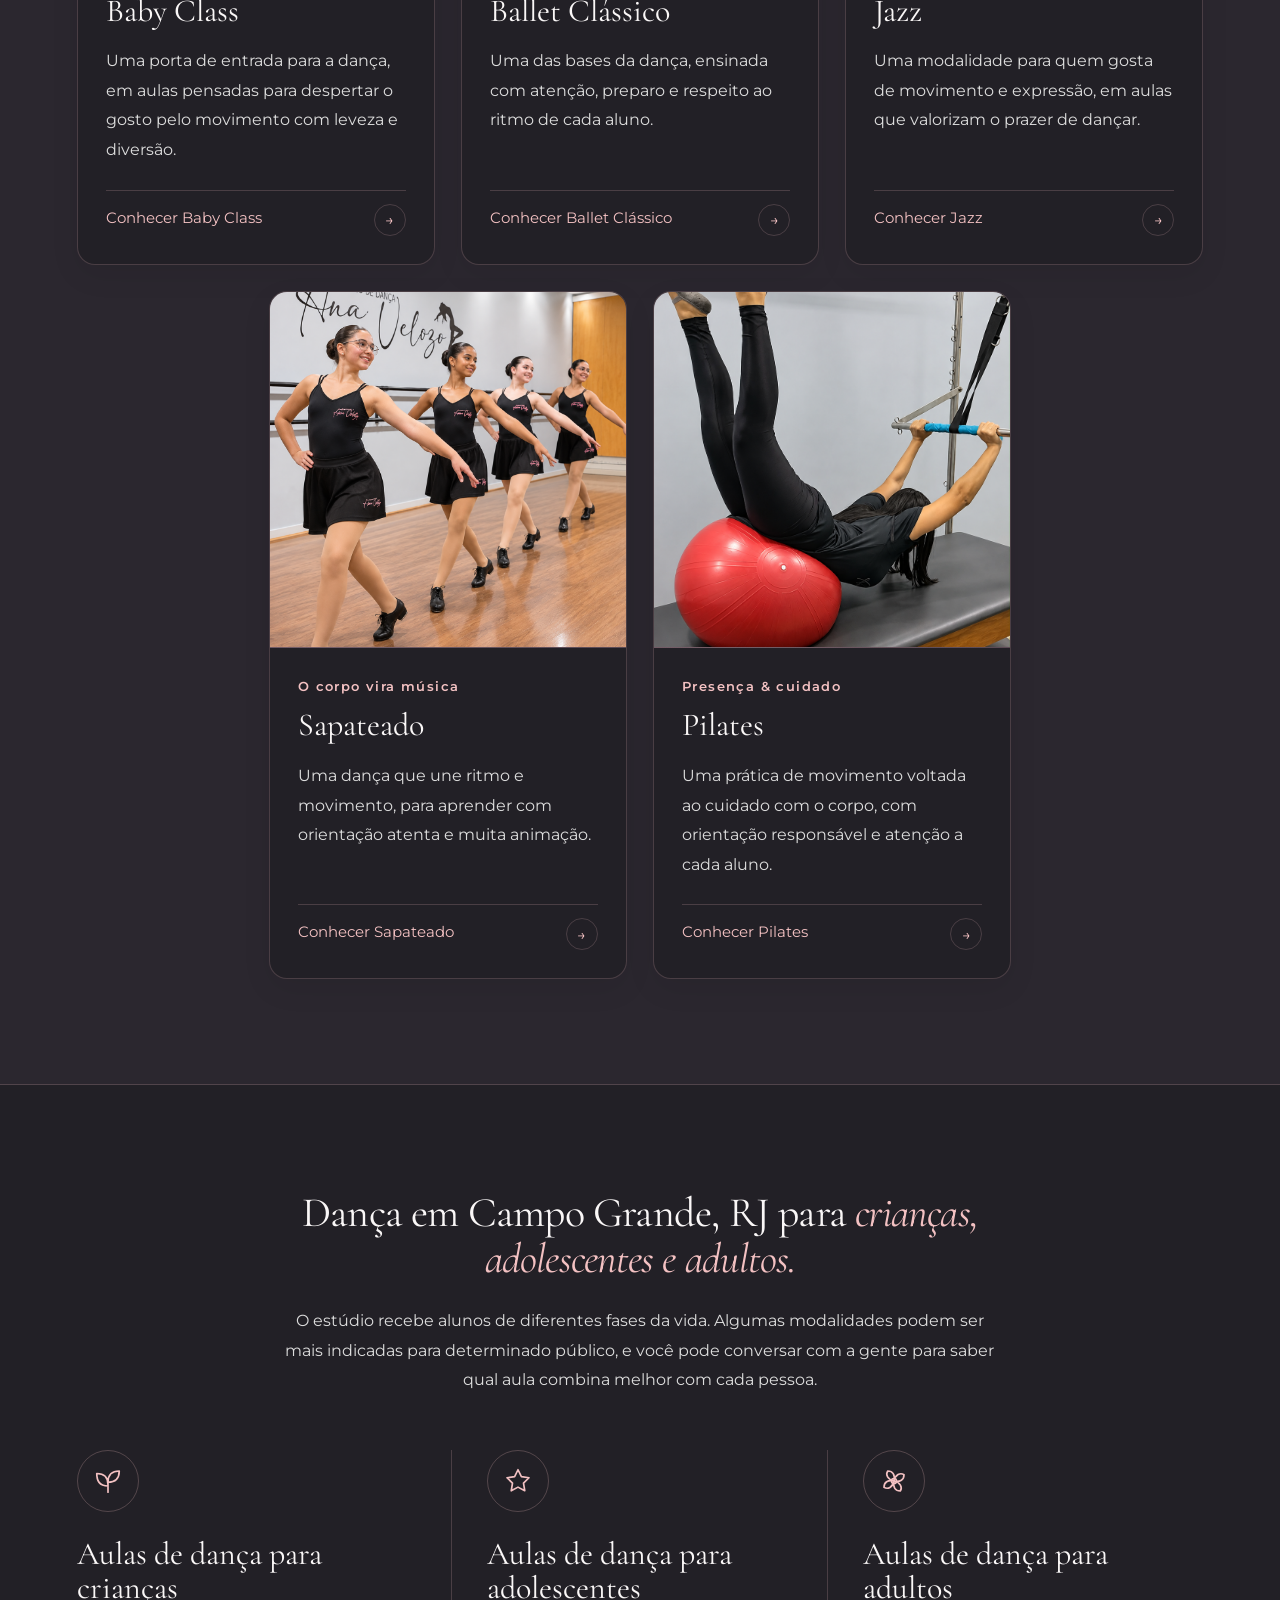
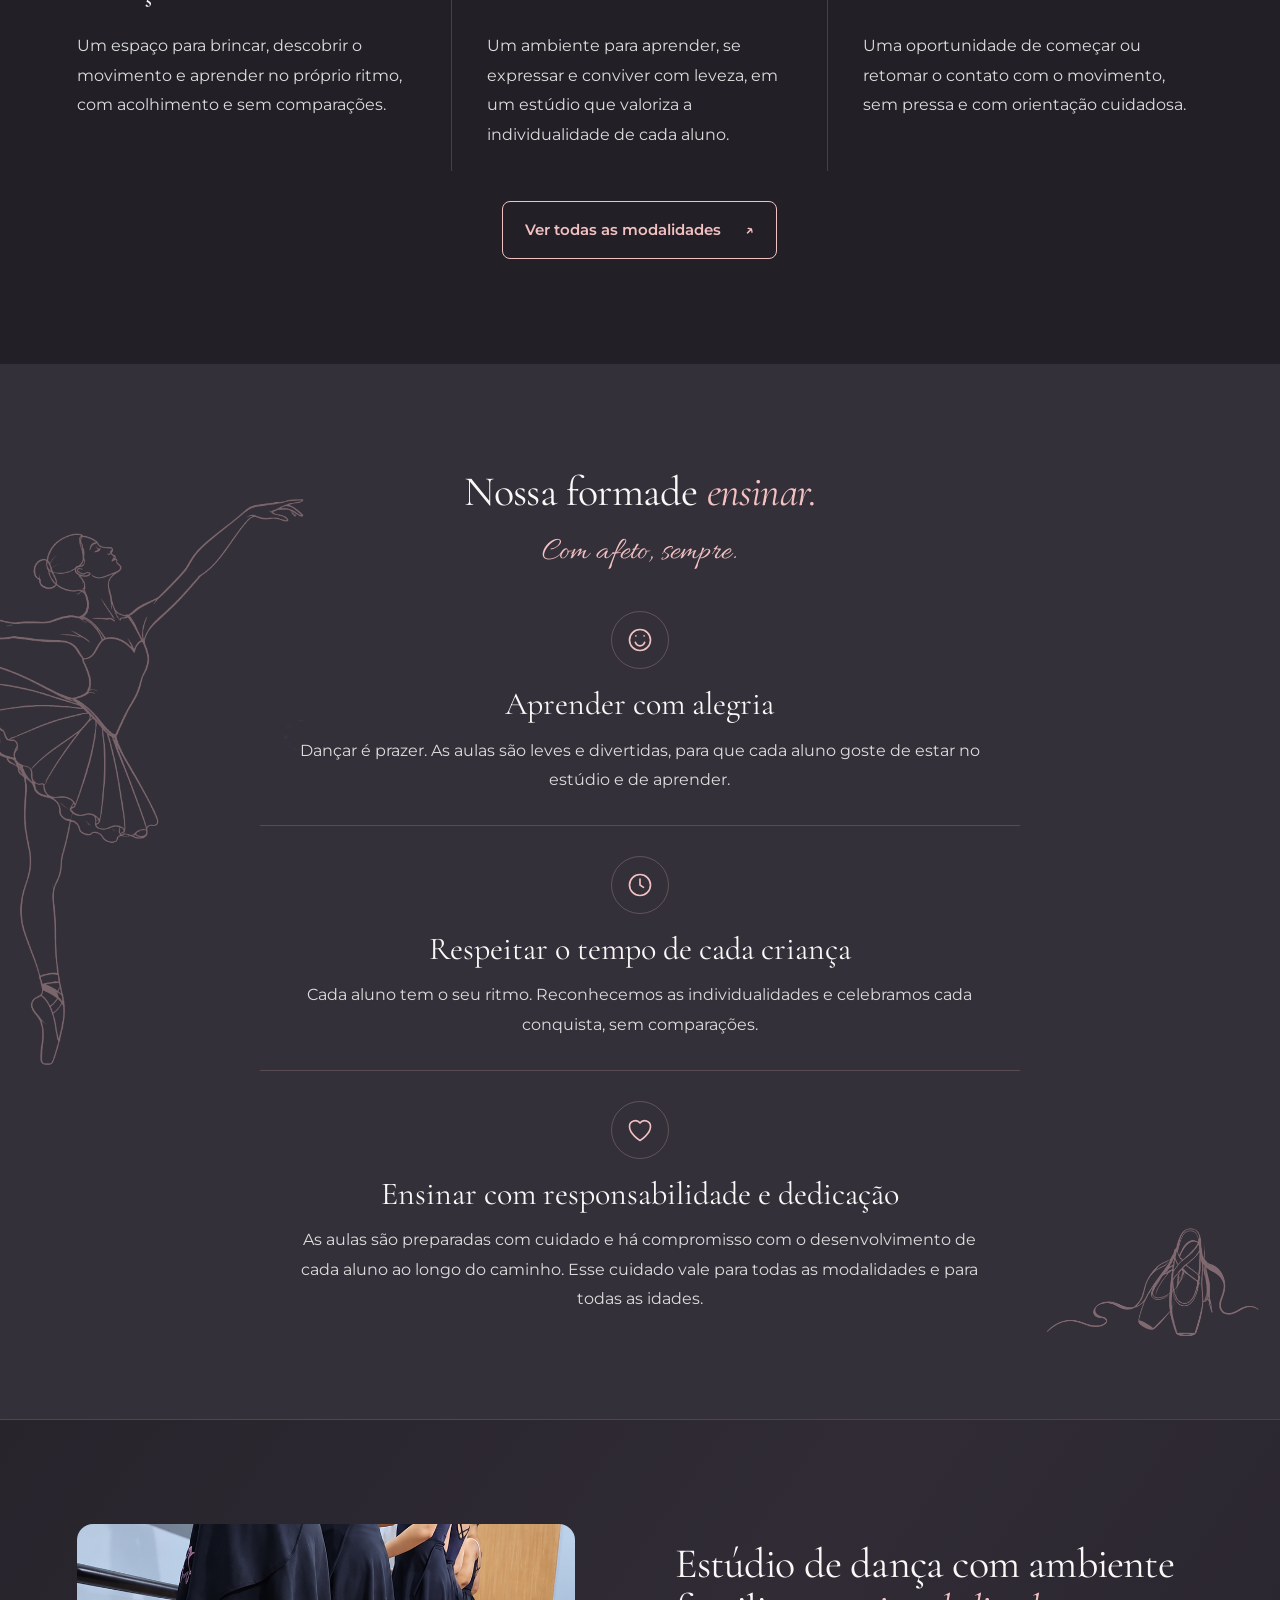
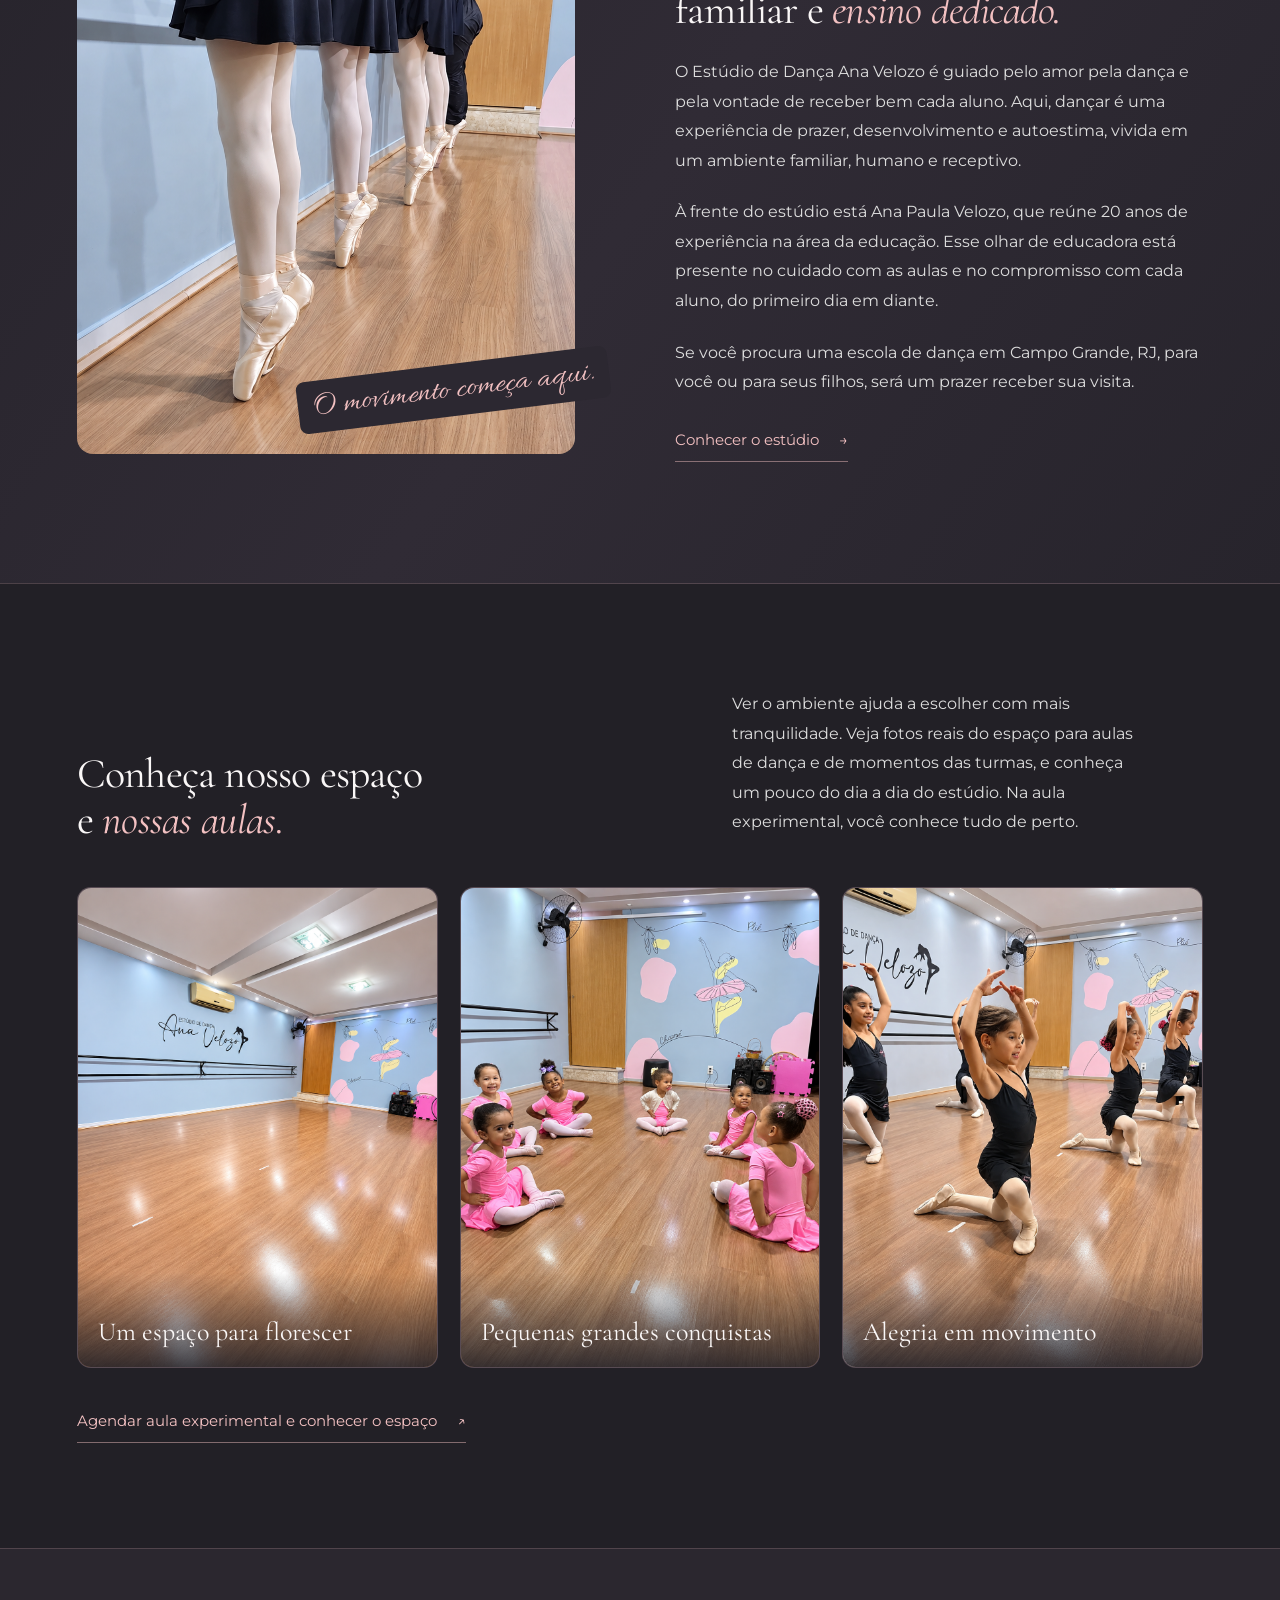
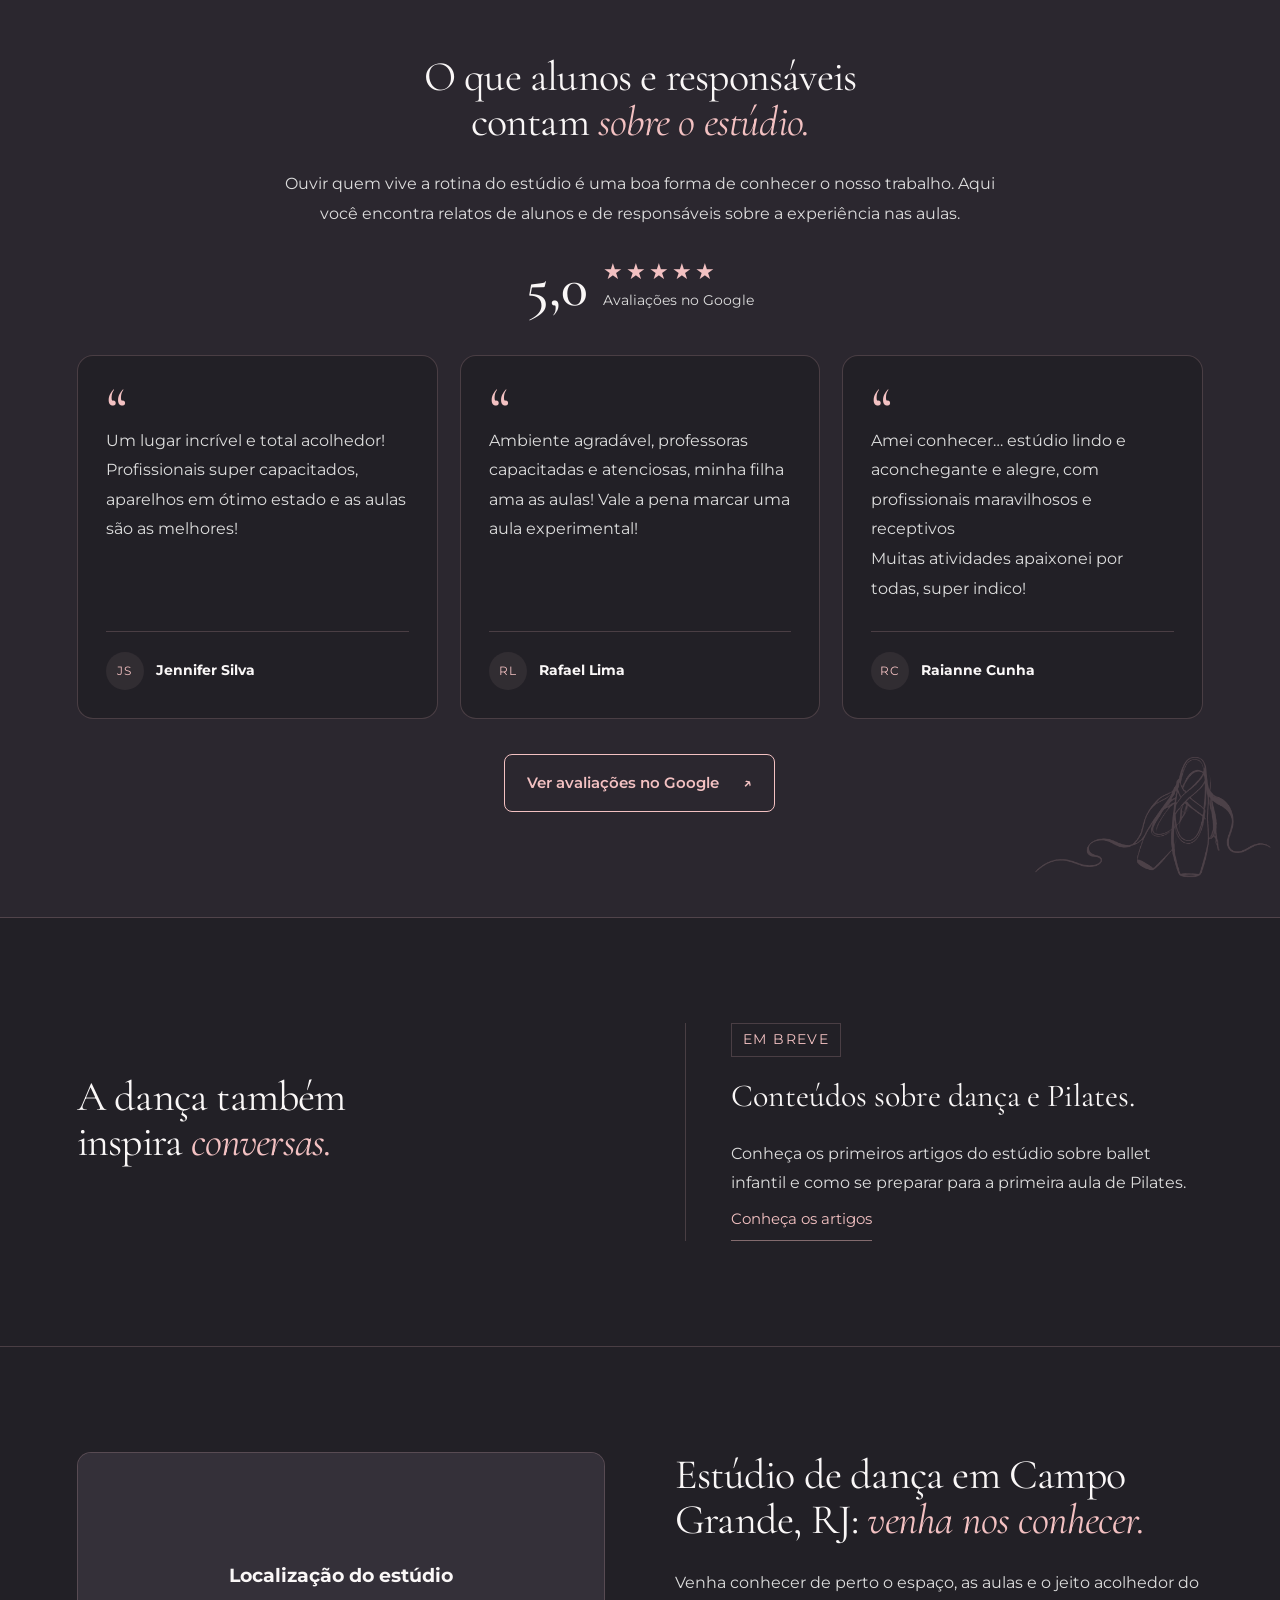
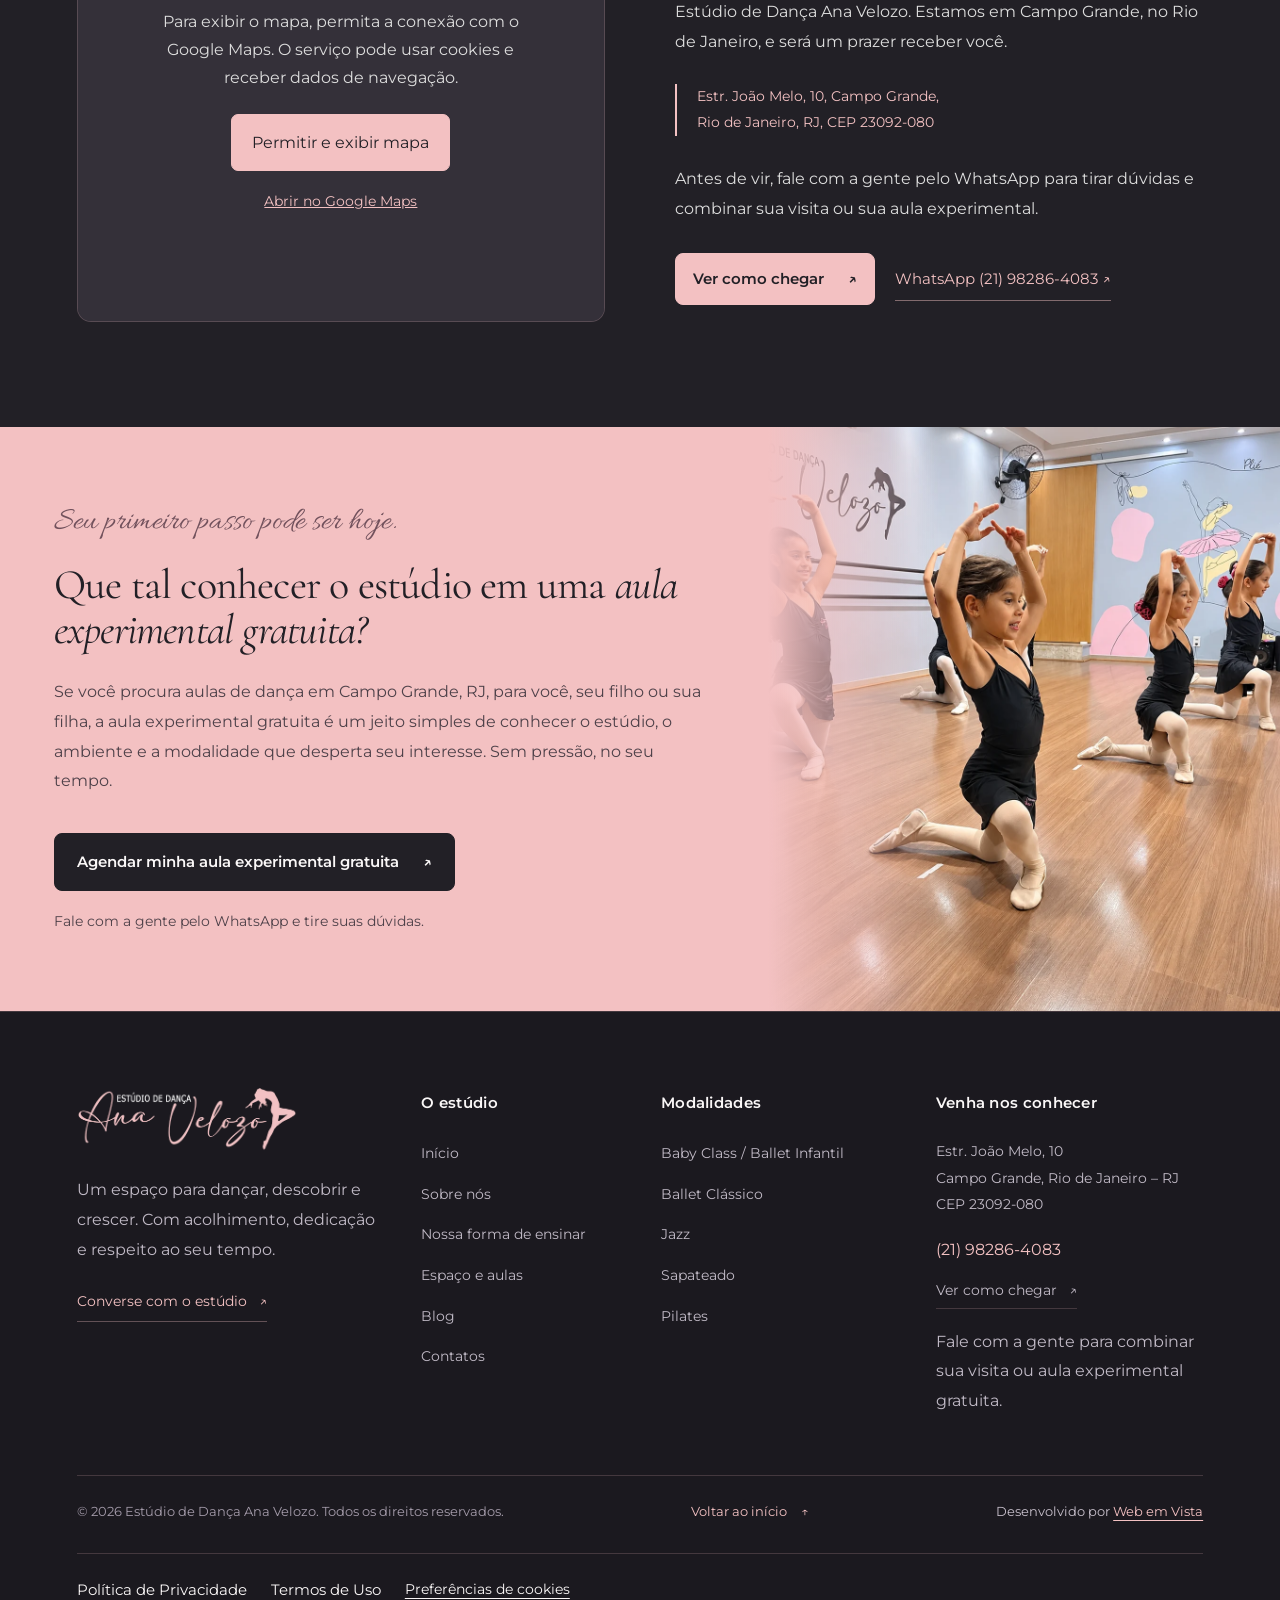
==== commit 28bd69f9: "Corrige domínio para https://estudioanavelozo.com.br em og:image, canonical, Schema, sitemap e robot" ====
--- a/index.html
+++ b/index.html
@@ -5,14 +5,14 @@
   <meta charset="UTF-8" />
   <meta name="viewport" content="width=device-width,initial-scale=1" />
   <meta name="description" content="Conheça o Estúdio de Dança Ana Velozo, em Campo Grande, RJ. Aulas de Baby Class, Ballet Clássico, Jazz, Sapateado e Pilates para diferentes idades." />
-  <link rel="canonical" href="https://www.studioanavelozo.com.br/" />
+  <link rel="canonical" href="https://estudioanavelozo.com.br/" />
   <meta property="og:locale" content="pt_BR" />
   <meta property="og:type" content="website" />
   <meta property="og:title" content="Escola de Dança em Campo Grande, RJ | Ana Velozo" />
   <meta property="og:description" content="Conheça o Estúdio de Dança Ana Velozo, em Campo Grande, RJ. Aulas de Baby Class, Ballet Clássico, Jazz, Sapateado e Pilates para diferentes idades." />
-  <meta property="og:url" content="https://www.studioanavelozo.com.br/" />
+  <meta property="og:url" content="https://estudioanavelozo.com.br/" />
   <meta property="og:site_name" content="Estúdio de Dança Ana Velozo" />
-  <meta property="og:image" content="https://www.studioanavelozo.com.br/assets/og-logo.png" />
+  <meta property="og:image" content="https://estudioanavelozo.com.br/assets/og-logo.png" />
   <meta property="og:image:type" content="image/png" />
   <meta property="og:image:width" content="1200" />
   <meta property="og:image:height" content="630" />
@@ -20,7 +20,7 @@
   <meta name="twitter:card" content="summary_large_image" />
   <meta name="twitter:title" content="Escola de Dança em Campo Grande, RJ | Ana Velozo" />
   <meta name="twitter:description" content="Conheça o Estúdio de Dança Ana Velozo, em Campo Grande, RJ. Aulas de Baby Class, Ballet Clássico, Jazz, Sapateado e Pilates para diferentes idades." />
-  <meta name="twitter:image" content="https://www.studioanavelozo.com.br/assets/og-logo.png" />
+  <meta name="twitter:image" content="https://estudioanavelozo.com.br/assets/og-logo.png" />
   <meta name="theme-color" content="#222026" />
   <link rel="icon" href="/favicon.ico" sizes="any" />
   <link rel="icon" type="image/png" sizes="32x32" href="/assets/favicon-32x32.png" />
@@ -40,8 +40,8 @@
       "@context": "https://schema.org",
       "@type": "SportsActivityLocation",
       "name": "Estúdio de Dança Ana Velozo",
-      "image": "https://www.studioanavelozo.com.br/assets/logo.png",
-      "url": "https://www.studioanavelozo.com.br/",
+      "image": "https://estudioanavelozo.com.br/assets/logo.png",
+      "url": "https://estudioanavelozo.com.br/",
       "telephone": "+55-21-98286-4083",
       "priceRange": "$$",
       "address": {
